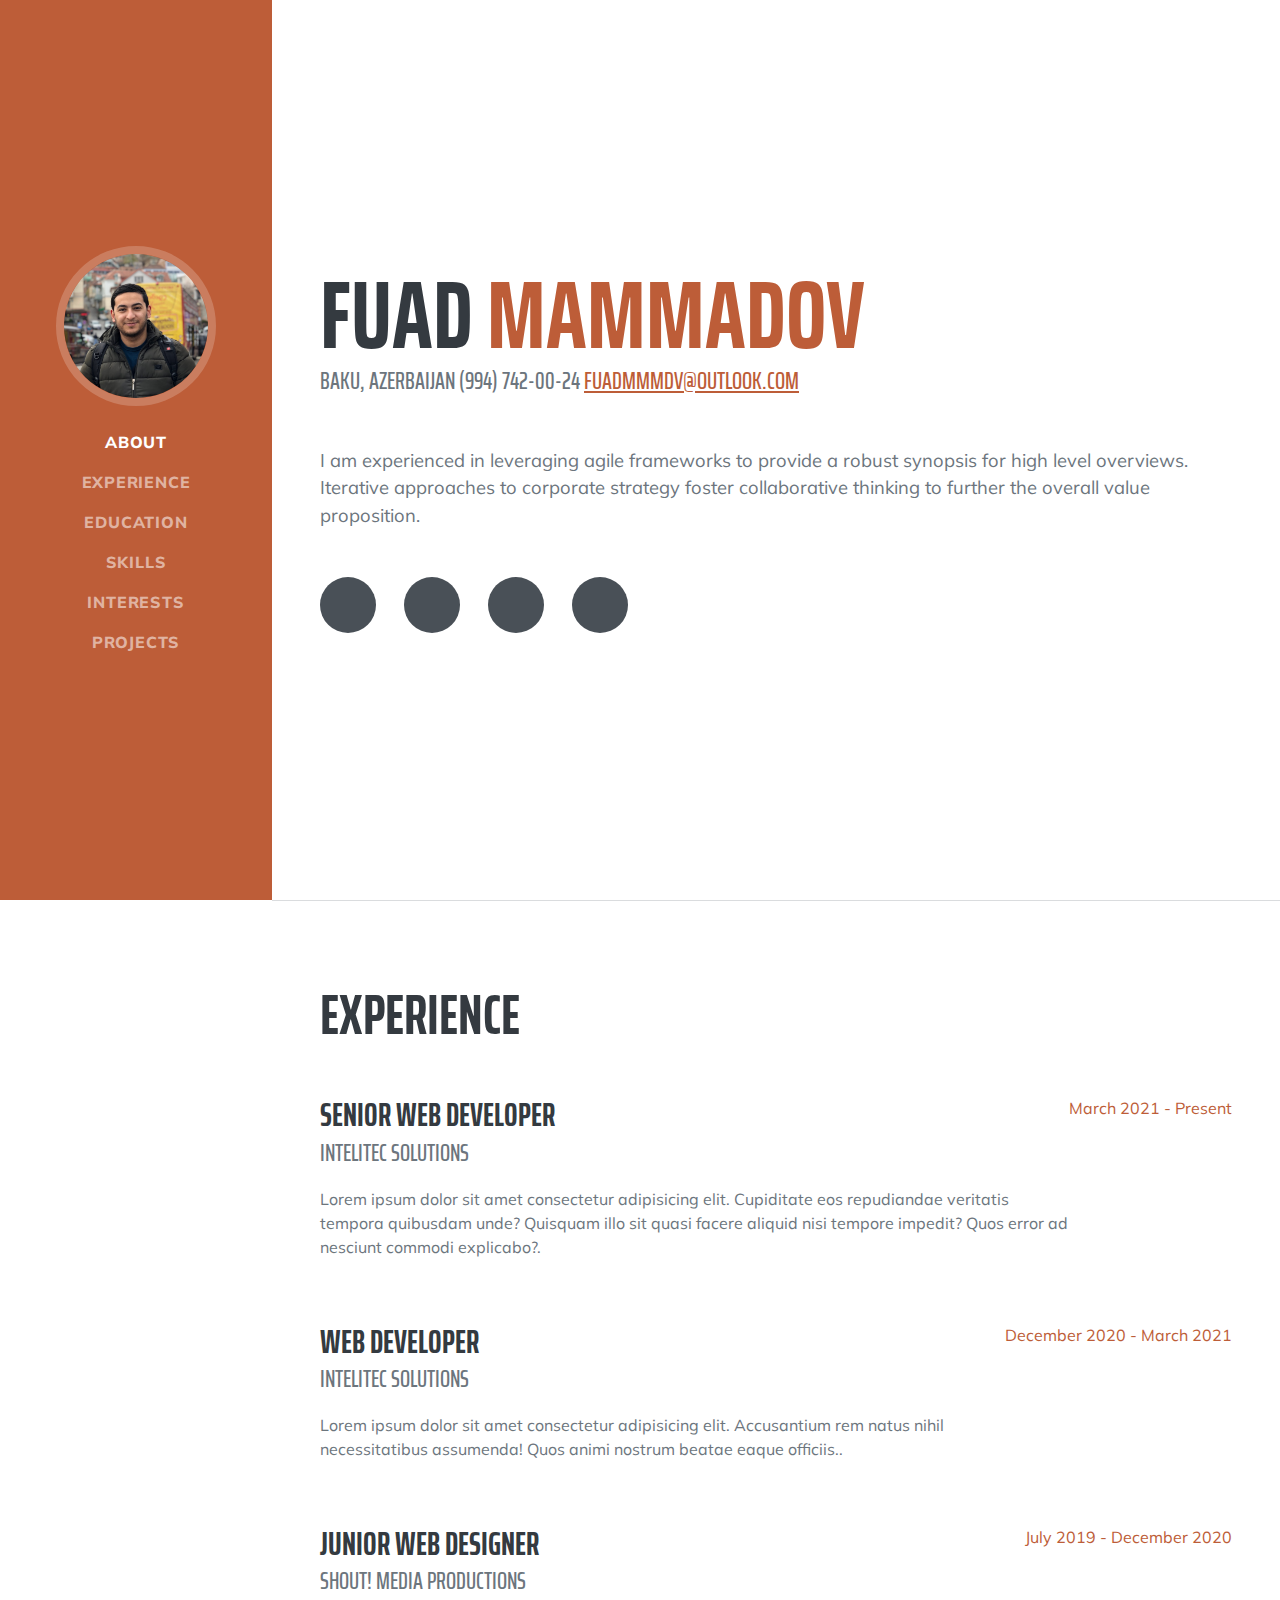
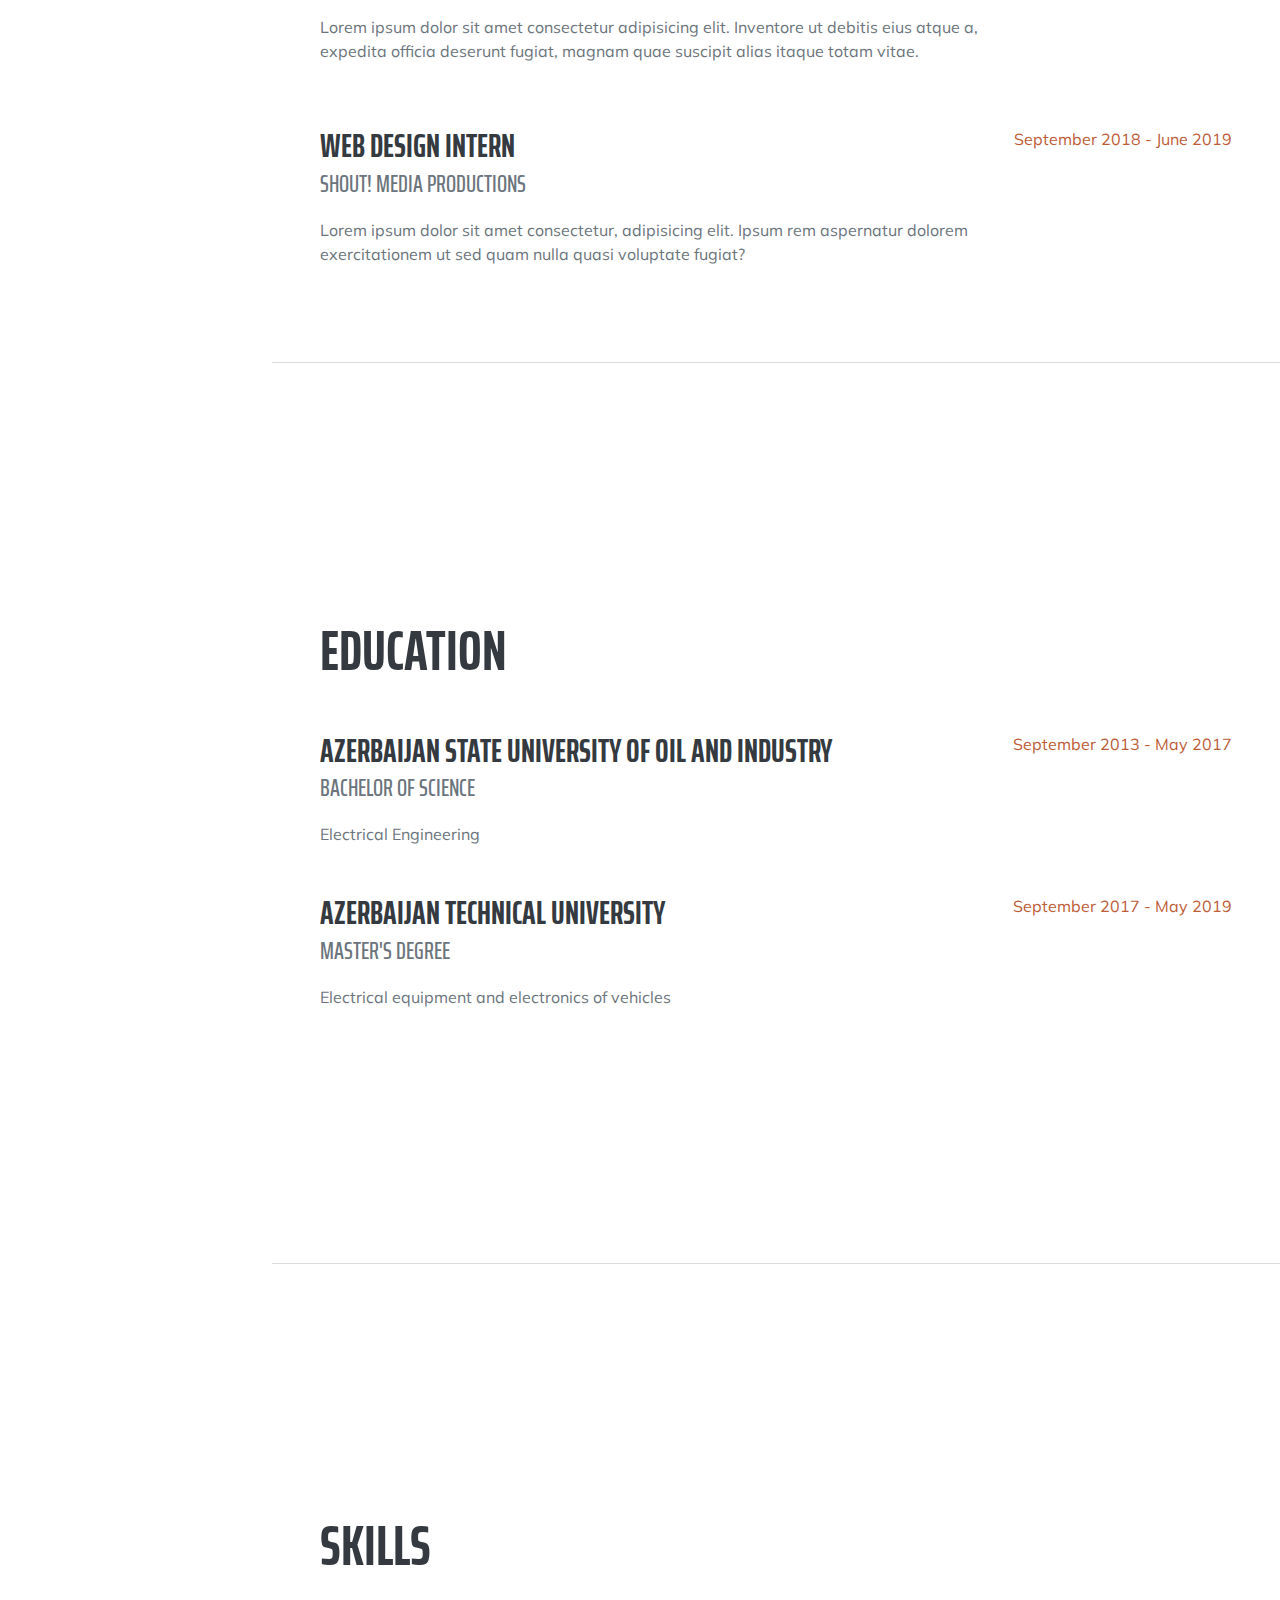
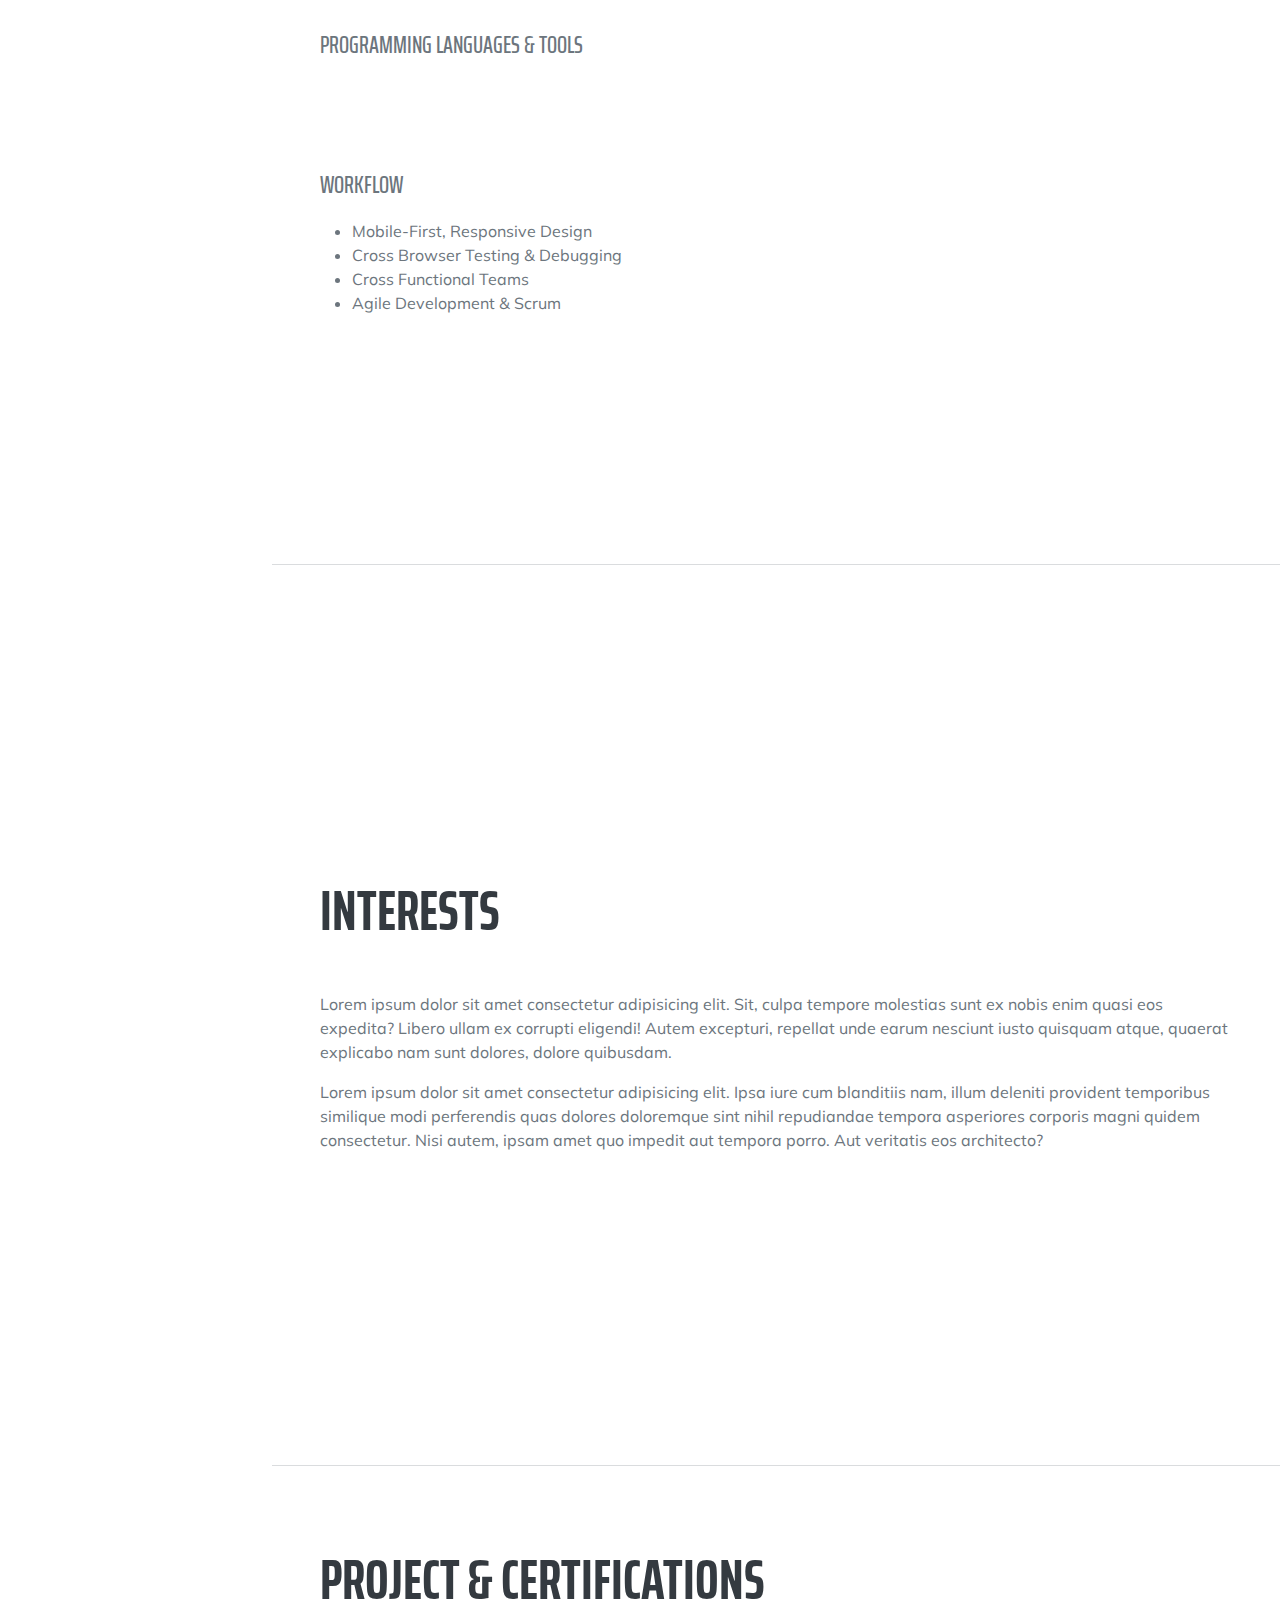
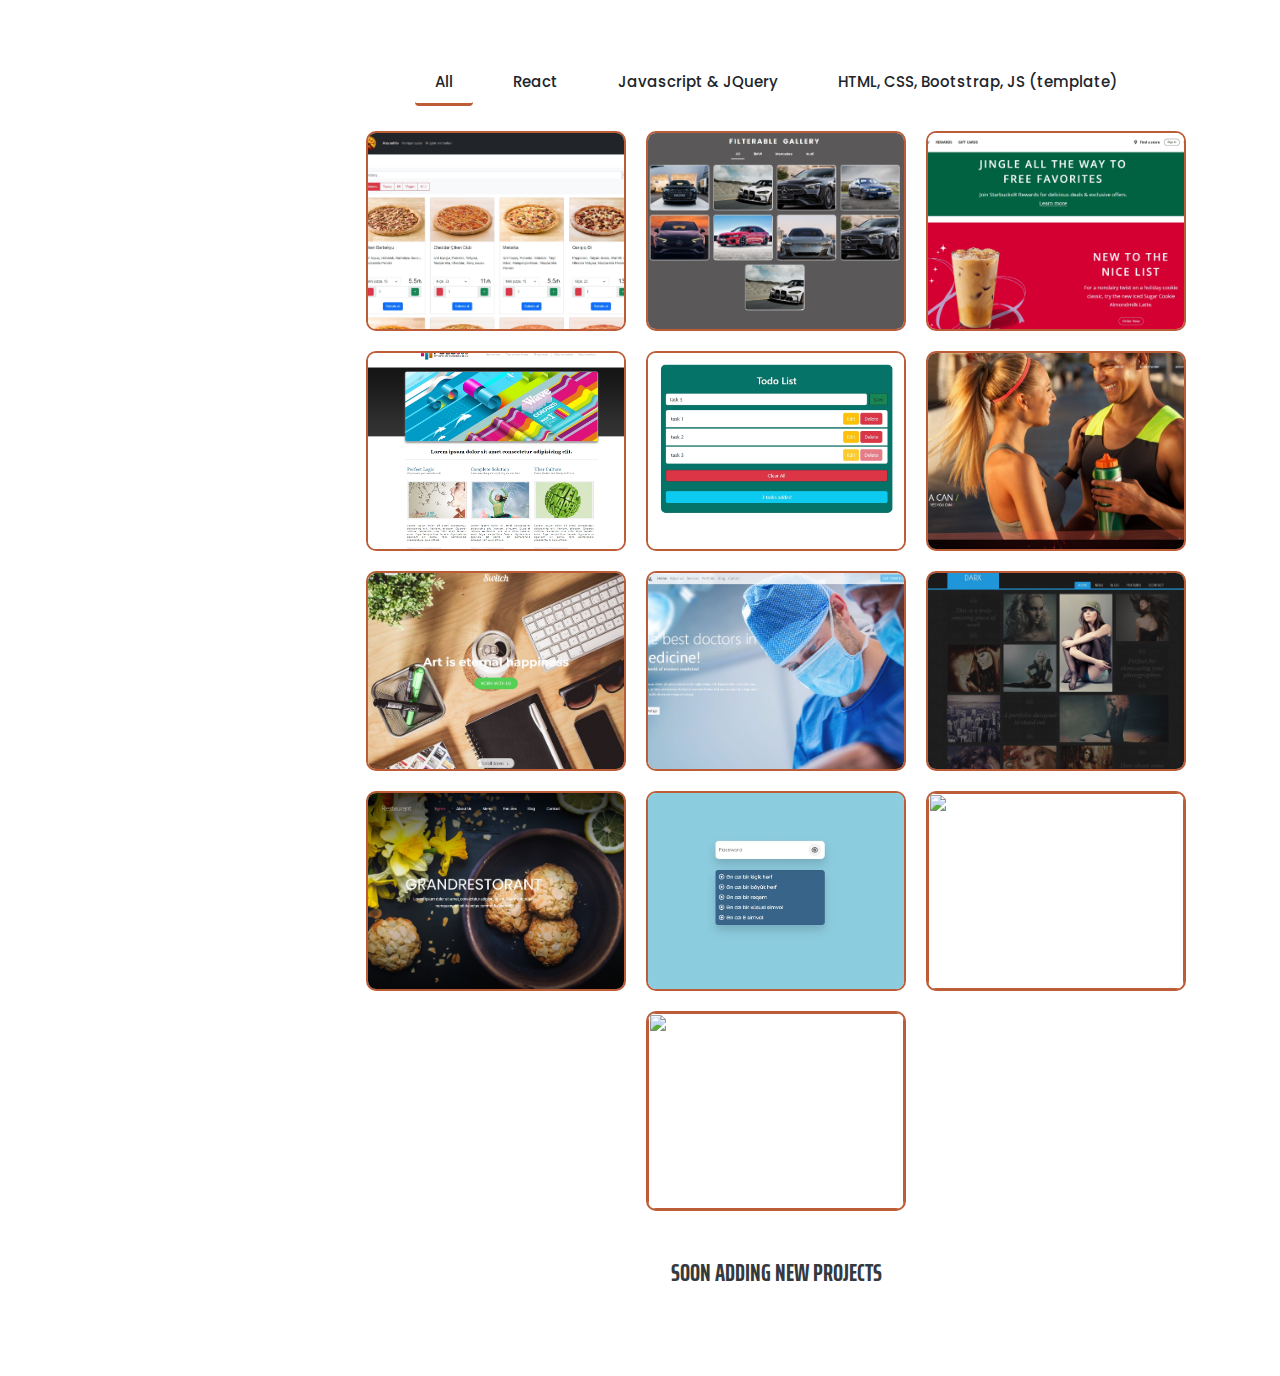
==== index.html @ 4c09ad69 "Add new react app" ====
<!DOCTYPE html>
<html lang="en">
    <head>
        <meta charset="utf-8" />
        <meta name="viewport" content="width=device-width, initial-scale=1, shrink-to-fit=no" />
        <meta name="description" content="" />
        <meta name="author" content="" />
        <title>Resume</title>
        <link rel="icon" type="image/x-icon" href="./favicon.ico" />
        <!-- Font Awesome icons (free version)-->
        <script src="https://use.fontawesome.com/releases/v5.15.4/js/all.js" crossorigin="anonymous"></script>
        <!-- Google fonts-->
        <link href="https://fonts.googleapis.com/css?family=Saira+Extra+Condensed:500,700" rel="stylesheet" type="text/css" />
        <link href="https://fonts.googleapis.com/css?family=Muli:400,400i,800,800i" rel="stylesheet" type="text/css" />
        <!-- Core theme CSS (includes Bootstrap)-->
        <link href="./assets/css/styles.css" rel="stylesheet" />
        <link rel="stylesheet" href="./assets/css/projects.css">
    </head>
    <body id="page-top">
        <!-- Navigation-->
        <nav class="navbar navbar-expand-lg navbar-dark bg-primary fixed-top" id="sideNav">
            <a class="navbar-brand js-scroll-trigger" href="#page-top">
                <span class="d-block d-lg-none">Fuad Mammadov</span>
                <span class="d-none d-lg-block"><img class="img-fluid img-profile rounded-circle mx-auto mb-2" src="./assets/img/profile.jpg" alt="..." /></span>
            </a>
            <button class="navbar-toggler" type="button" data-bs-toggle="collapse" data-bs-target="#navbarResponsive" aria-controls="navbarResponsive" aria-expanded="false" aria-label="Toggle navigation"><span class="navbar-toggler-icon"></span></button>
            <div class="collapse navbar-collapse" id="navbarResponsive">
                <ul class="navbar-nav">
                    <li class="nav-item"><a class="nav-link js-scroll-trigger" href="#about">About</a></li>
                    <li class="nav-item"><a class="nav-link js-scroll-trigger" href="#experience">Experience</a></li>
                    <li class="nav-item"><a class="nav-link js-scroll-trigger" href="#education">Education</a></li>
                    <li class="nav-item"><a class="nav-link js-scroll-trigger" href="#skills">Skills</a></li>
                    <li class="nav-item"><a class="nav-link js-scroll-trigger" href="#interests">Interests</a></li>
                    <li class="nav-item"><a class="nav-link js-scroll-trigger" href="#projects">Projects</a></li>
                </ul>
            </div>
        </nav>
        <!-- Page Content-->
        <div class="container-fluid p-0">
            <!-- About-->
            <section class="resume-section" id="about">
                <div class="resume-section-content">
                    <h1 class="mb-0">
                        Fuad
                        <span class="text-primary">Mammadov</span>
                    </h1>
                    <div class="subheading mb-5">
                        Baku, Azerbaijan  (994) 742-00-24
                        <a href="mailto:fuadmmmdv@outlook.com">fuadmmmdv@outlook.com</a>
                    </div>
                    <p class="lead mb-5">I am experienced in leveraging agile frameworks to provide a robust synopsis for high level overviews. Iterative approaches to corporate strategy foster collaborative thinking to further the overall value proposition.</p>
                    <div class="social-icons">
                        <a class="social-icon" href="https://www.linkedin.com/in/fuadpro/"><i class="fab fa-linkedin-in"></i></a>
                        <a class="social-icon" href="https://github.com/fuadpro"><i class="fab fa-github"></i></a>
                        <a class="social-icon" href="https://twitter.com/fuadpro"><i class="fab fa-twitter"></i></a>
                        <a class="social-icon" href="https://t.me/fuadpro"><i class="fab fa-telegram"></i></a>
                    </div>
                </div>
            </section>
            <hr class="m-0" />
            <!-- Experience-->
            <section class="resume-section" id="experience">
                <div class="resume-section-content">
                    <h2 class="mb-5">Experience</h2>
                    <div class="d-flex flex-column flex-md-row justify-content-between mb-5">
                        <div class="flex-grow-1">
                            <h3 class="mb-0">Senior Web Developer</h3>
                            <div class="subheading mb-3">Intelitec Solutions</div>
                            <p>Lorem ipsum dolor sit amet consectetur adipisicing elit. Cupiditate eos repudiandae veritatis tempora quibusdam unde? Quisquam illo sit quasi facere aliquid nisi tempore impedit? Quos error ad nesciunt commodi explicabo?.</p>
                        </div>
                        <div class="flex-shrink-0"><span class="text-primary">March 2021 - Present</span></div>
                    </div>
                    <div class="d-flex flex-column flex-md-row justify-content-between mb-5">
                        <div class="flex-grow-1">
                            <h3 class="mb-0">Web Developer</h3>
                            <div class="subheading mb-3">Intelitec Solutions</div>
                            <p>Lorem ipsum dolor sit amet consectetur adipisicing elit. Accusantium rem natus nihil necessitatibus assumenda! Quos animi nostrum beatae eaque officiis..</p>
                        </div>
                        <div class="flex-shrink-0"><span class="text-primary">December 2020 - March 2021</span></div>
                    </div>
                    <div class="d-flex flex-column flex-md-row justify-content-between mb-5">
                        <div class="flex-grow-1">
                            <h3 class="mb-0">Junior Web Designer</h3>
                            <div class="subheading mb-3">Shout! Media Productions</div>
                            <p>Lorem ipsum dolor sit amet consectetur adipisicing elit. Inventore ut debitis eius atque a, expedita officia deserunt fugiat, magnam quae suscipit alias itaque totam vitae.</p>
                        </div>
                        <div class="flex-shrink-0"><span class="text-primary">July 2019 - December 2020</span></div>
                    </div>
                    <div class="d-flex flex-column flex-md-row justify-content-between">
                        <div class="flex-grow-1">
                            <h3 class="mb-0">Web Design Intern</h3>
                            <div class="subheading mb-3">Shout! Media Productions</div>
                            <p>Lorem ipsum dolor sit amet consectetur, adipisicing elit. Ipsum rem aspernatur dolorem exercitationem ut sed quam nulla quasi voluptate fugiat?</p>
                        </div>
                        <div class="flex-shrink-0"><span class="text-primary">September 2018 - June 2019</span></div>
                    </div>
                </div>
            </section>
            <hr class="m-0" />
            <!-- Education-->
            <section class="resume-section" id="education">
                <div class="resume-section-content">
                    <h2 class="mb-5">Education</h2>
                    <div class="d-flex flex-column flex-md-row justify-content-between mb-5">
                        <div class="flex-grow-1">
                            <h3 class="mb-0">Azerbaijan State University of Oil and Industry</h3>
                            <div class="subheading mb-3">Bachelor of Science</div>
                            <div>Electrical Engineering</div>
<!--                             <p>GPA: 3.23</p> -->
                        </div>
                        <div class="flex-shrink-0"><span class="text-primary">September 2013 - May 2017</span></div>
                    </div>
                    <div class="d-flex flex-column flex-md-row justify-content-between">
                        <div class="flex-grow-1">
                            <h3 class="mb-0">Azerbaijan Technical University</h3>
                            <div class="subheading mb-3">Master's Degree</div>
                            <div>Electrical equipment and electronics of vehicles</div>
<!--                             <p>GPA: 3.56</p> -->
                        </div>
                        <div class="flex-shrink-0"><span class="text-primary">September 2017 - May 2019</span></div>
                    </div>
                </div>
            </section>
            <hr class="m-0" />
            <!-- Skills-->
            <section class="resume-section" id="skills">
                <div class="resume-section-content">
                    <h2 class="mb-5">Skills</h2>
                    <div class="subheading mb-3">Programming Languages & Tools</div>
                    <ul class="list-inline dev-icons">
                        <li class="list-inline-item"><abbr title="HTML 5"><i class="fab fa-html5"></i></abbr></li>
                        <li class="list-inline-item"><abbr title="CSS 3"><i class="fab fa-css3-alt"></abbr></i></li>
                        <li class="list-inline-item"><abbr title="JS"><i class="fab fa-js-square"></i></abbr></li>
                        <li class="list-inline-item"><abbr title="Java"><i class="fab fa-java"></i></abbr></li>
                        <li class="list-inline-item"><abbr title="SQL"><i class="fas fa-database"></i></abbr></li>
                        <li class="list-inline-item"><abbr title="Git"><i class="fab fa-git-alt"></i></abbr></li>
                        <li class="list-inline-item"><abbr title="Github"><i class="fab fa-github"></i></abbr></li>
                        <li class="list-inline-item"><abbr title="React"><i class="fab fa-react"></i></abbr></li>
                        <li class="list-inline-item"><abbr title="Node JS"><i class="fab fa-node-js"></i></abbr></li>
                        <li class="list-inline-item"><abbr title="Sass"><i class="fab fa-sass"></i></abbr></li>
                        <li class="list-inline-item"><abbr title="Less"><i class="fab fa-less"></i></abbr></li>
                        <li class="list-inline-item"><abbr title="Wordpress"><i class="fab fa-wordpress"></i></abbr></li>
                        <li class="list-inline-item"><abbr title="NPM"><i class="fab fa-npm"></i></abbr></li>
                    </ul>
                    <div class="subheading mb-3">Workflow</div>
                    <ul class="fa-ul mb-0">
                        <li>
                            <span class="fa-li"><i class="fas fa-check"></i></span>
                            Mobile-First, Responsive Design
                        </li>
                        <li>
                            <span class="fa-li"><i class="fas fa-check"></i></span>
                            Cross Browser Testing & Debugging
                        </li>
                        <li>
                            <span class="fa-li"><i class="fas fa-check"></i></span>
                            Cross Functional Teams
                        </li>
                        <li>
                            <span class="fa-li"><i class="fas fa-check"></i></span>
                            Agile Development & Scrum
                        </li>
                    </ul>
                </div>
            </section>
            <hr class="m-0" />
            <!-- Interests-->
            <section class="resume-section" id="interests">
                <div class="resume-section-content">
                    <h2 class="mb-5">Interests</h2>
                    <p>Lorem ipsum dolor sit amet consectetur adipisicing elit. Sit, culpa tempore molestias sunt ex nobis enim quasi eos expedita? Libero ullam ex corrupti eligendi! Autem excepturi, repellat unde earum nesciunt iusto quisquam atque, quaerat explicabo nam sunt dolores, dolore quibusdam.</p>
                    <p class="mb-0">Lorem ipsum dolor sit amet consectetur adipisicing elit. Ipsa iure cum blanditiis nam, illum deleniti provident temporibus similique modi perferendis quas dolores doloremque sint nihil repudiandae tempora asperiores corporis magni quidem consectetur. Nisi autem, ipsam amet quo impedit aut tempora porro. Aut veritatis eos architecto?</p>
                </div>
            </section>
            <hr class="m-0" />
            <!-- Project-->
            <section class="resume-section" id="projects">
                <div class="resume-section-content">
                    <h2 class="mb-5">Project & Certifications</h2>
                    <div class="projects">
                        <div class="menu">
                            <button class="btn active" data-name="all">All</button>
                            <button class="btn" data-name="react">React</button>
                            <button class="btn" data-name="js">Javascript & JQuery</button>
                            <button class="btn" data-name="html">HTML, CSS, Bootstrap, JS (template)</button>
                        </div>
                        <div class="items">
                            <div class="item react">
                                <a target="_blank"  href="https://pizza-f111.vercel.app/"><img src="./assets/img/react-01.jpg" alt="pizza"></a>
                             </div>

                            <div class="item js">
                                <a target="_blank" href="https://fuadpro.github.io/filterable-gallery/"><img src="./assets/img/js-01.jpg" alt="js"></a>
                                <a href="">ss</a>
                            </div>
                            <div class="item html">
                                <a target="_blank"  href="https://fuadpro.github.io/starbucks-homepage-clone/"><img src="./assets/img/html-07.jpg" alt="polo"></a>
                            </div>
                            <div class="item html">
                                <a target="_blank"  href="https://fuadpro.github.io/polo360-template/"><img src="./assets/img/html-01.jpg" alt="polo"></a>
                            </div>
                            <div class="item js">
                                <a target="_blank"  href="https://fuadpro.github.io/projects/todoapp/"><img src="./assets/img/js-02.jpg" alt="js"></a>
                            </div>
                            <div class="item html">
                                <a target="_blank"  href="https://fuadpro.github.io/fitness-site-project/"><img src="./assets/img/html-02.jpg" alt="fitness"></a>
                            </div>
                            <div class="item html">
                                <a target="_blank"  href="https://fuadpro.github.io/Switch-site/"><img src="./assets/img/html-03.jpg" alt="switch"></a>
                            </div>
                            <div class="item html">
                                <a target="_blank"  href="https://fuadpro.github.io/medical-site-bootstrap/"><img src="./assets/img/html-04.jpg" alt="medical"></a>
                            </div>
                            <div class="item html">
                                <a target="_blank"  href="https://fuadpro.github.io/Darx-site/"><img src="./assets/img/html-05.jpg" alt="darkx"></a>
                            </div>
                            <div class="item html">
                                <a target="_blank"  href="https://fuadpro.github.io/Restaurant-site/index.htm"><img src="./assets/img/html-06.jpg" alt="restaurant"></a>
                            </div>
                            <div class="item js">
                                <a target="_blank"  href="https://fuadpro.github.io/password_validation_check_js/"><img src="./assets/img/js-03.jpg" alt="pass"></a>
                            </div>

                            
                           
                            <div class="item react">
                               <a target="_blank"  href=""><img src="./" alt=""></a>
                            </div>
                            
                            
                            <div class="item react">
                                <a target="_blank"  href=""><img src="./" alt=""></a>
                            </div>

                        </div>
                        <h4 class="mt-5">soon adding new projects </h4>
                    </div>
                </div>
            </section>
        </div>
        <!-- Bootstrap core JS-->
        <script src="https://cdn.jsdelivr.net/npm/bootstrap@5.1.3/dist/js/bootstrap.bundle.min.js"></script>
        <!-- Core theme JS-->
        <script src="./assets/js/scripts.js"></script>
    </body>
</html>
---- assets/css/styles.css ----
@charset "UTF-8";
:root {
  --bs-blue: #0d6efd;
  --bs-indigo: #6610f2;
  --bs-purple: #6f42c1;
  --bs-pink: #d63384;
  --bs-red: #dc3545;
  --bs-orange: #bd5d38;
  --bs-yellow: #ffc107;
  --bs-green: #198754;
  --bs-teal: #20c997;
  --bs-cyan: #0dcaf0;
  --bs-white: #fff;
  --bs-gray: #6c757d;
  --bs-gray-dark: #343a40;
  --bs-gray-100: #f8f9fa;
  --bs-gray-200: #e9ecef;
  --bs-gray-300: #dee2e6;
  --bs-gray-400: #ced4da;
  --bs-gray-500: #adb5bd;
  --bs-gray-600: #6c757d;
  --bs-gray-700: #495057;
  --bs-gray-800: #343a40;
  --bs-gray-900: #212529;
  --bs-primary: #bd5d38;
  --bs-secondary: #6c757d;
  --bs-success: #198754;
  --bs-info: #0dcaf0;
  --bs-warning: #ffc107;
  --bs-danger: #dc3545;
  --bs-light: #f8f9fa;
  --bs-dark: #212529;
  --bs-primary-rgb: 189, 93, 56;
  --bs-secondary-rgb: 108, 117, 125;
  --bs-success-rgb: 25, 135, 84;
  --bs-info-rgb: 13, 202, 240;
  --bs-warning-rgb: 255, 193, 7;
  --bs-danger-rgb: 220, 53, 69;
  --bs-light-rgb: 248, 249, 250;
  --bs-dark-rgb: 33, 37, 41;
  --bs-white-rgb: 255, 255, 255;
  --bs-black-rgb: 0, 0, 0;
  --bs-body-color-rgb: 33, 37, 41;
  --bs-body-bg-rgb: 255, 255, 255;
  --bs-font-sans-serif: system-ui, -apple-system, "Segoe UI", Roboto, "Helvetica Neue", Arial, "Noto Sans", "Liberation Sans", sans-serif, "Apple Color Emoji", "Segoe UI Emoji", "Segoe UI Symbol", "Noto Color Emoji";
  --bs-font-monospace: SFMono-Regular, Menlo, Monaco, Consolas, "Liberation Mono", "Courier New", monospace;
  --bs-gradient: linear-gradient(180deg, rgba(255, 255, 255, 0.15), rgba(255, 255, 255, 0));
  --bs-body-font-family: Muli, -apple-system, BlinkMacSystemFont, Segoe UI, Roboto, Helvetica Neue, Arial, sans-serif, Apple Color Emoji, Segoe UI Emoji, Segoe UI Symbol, Noto Color Emoji;
  --bs-body-font-size: 1rem;
  --bs-body-font-weight: 400;
  --bs-body-line-height: 1.5;
  --bs-body-color: #212529;
  --bs-body-bg: #fff;
}
*,*::before,*::after {
  box-sizing: border-box;
}
@media (prefers-reduced-motion: no-preference) {
  :root {
    scroll-behavior: smooth;
  }
}
body {
  margin: 0;
  font-family: var(--bs-body-font-family);
  font-size: var(--bs-body-font-size);
  font-weight: var(--bs-body-font-weight);
  line-height: var(--bs-body-line-height);
  color: var(--bs-body-color);
  text-align: var(--bs-body-text-align);
  background-color: var(--bs-body-bg);
  -webkit-text-size-adjust: 100%;
  -webkit-tap-highlight-color: rgba(0, 0, 0, 0);
  overflow-x: hidden;
}
hr {
  margin: 1rem 0;
  color: inherit;
  background-color: currentColor;
  border: 0;
  opacity: 0.25;
}

hr:not([size]) {
  height: 1px;
}

h6, .h6, h5, .h5, h4, .h4, h3, .h3, h2, .h2, h1, .h1 {
  margin-top: 0;
  margin-bottom: 0.5rem;
  font-family: "Saira Extra Condensed", -apple-system, BlinkMacSystemFont, "Segoe UI", Roboto, "Helvetica Neue", Arial, sans-serif, "Apple Color Emoji", "Segoe UI Emoji", "Segoe UI Symbol", "Noto Color Emoji";
  font-weight: 700;
  line-height: 1.2;
  color: #343a40;
}

h1, .h1 {
  font-size: calc(1.725rem + 5.7vw);
}
@media (min-width: 1200px) {
  h1, .h1 {
    font-size: 6rem;
  }
}

h2, .h2 {
  font-size: calc(1.475rem + 2.7vw);
}
@media (min-width: 1200px) {
  h2, .h2 {
    font-size: 3.5rem;
  }
}

h3, .h3 {
  font-size: calc(1.325rem + 0.9vw);
}
@media (min-width: 1200px) {
  h3, .h3 {
    font-size: 2rem;
  }
}

h4, .h4 {
  font-size: calc(1.275rem + 0.3vw);
}
@media (min-width: 1200px) {
  h4, .h4 {
    font-size: 1.5rem;
  }
}

h5, .h5 {
  font-size: 1.25rem;
}

h6, .h6 {
  font-size: 1rem;
}

p {
  margin-top: 0;
  margin-bottom: 1rem;
}

abbr[title],
abbr[data-bs-original-title] {
  -webkit-text-decoration: underline dotted;
          text-decoration: underline dotted;
  cursor: help;
  -webkit-text-decoration-skip-ink: none;
          text-decoration-skip-ink: none;
}

address {
  margin-bottom: 1rem;
  font-style: normal;
  line-height: inherit;
}

ol,
ul {
  padding-left: 2rem;
}

ol,
ul,
dl {
  margin-top: 0;
  margin-bottom: 1rem;
}

ol ol,
ul ul,
ol ul,
ul ol {
  margin-bottom: 0;
}

dt {
  font-weight: 700;
}

dd {
  margin-bottom: 0.5rem;
  margin-left: 0;
}

blockquote {
  margin: 0 0 1rem;
}

b,
strong {
  font-weight: bolder;
}

small, .small {
  font-size: 0.875em;
}

mark, .mark {
  padding: 0.2em;
  background-color: #fcf8e3;
}

sub,
sup {
  position: relative;
  font-size: 0.75em;
  line-height: 0;
  vertical-align: baseline;
}

sub {
  bottom: -0.25em;
}

sup {
  top: -0.5em;
}

a {
  color: #bd5d38;
  text-decoration: underline;
}
a:hover {
  color: #974a2d;
}

a:not([href]):not([class]), a:not([href]):not([class]):hover {
  color: inherit;
  text-decoration: none;
}

pre,
code,
kbd,
samp {
  font-family: var(--bs-font-monospace);
  font-size: 1em;
  direction: ltr /* rtl:ignore */;
  unicode-bidi: bidi-override;
}

pre {
  display: block;
  margin-top: 0;
  margin-bottom: 1rem;
  overflow: auto;
  font-size: 0.875em;
}
pre code {
  font-size: inherit;
  color: inherit;
  word-break: normal;
}

code {
  font-size: 0.875em;
  color: #d63384;
  word-wrap: break-word;
}
a > code {
  color: inherit;
}

kbd {
  padding: 0.2rem 0.4rem;
  font-size: 0.875em;
  color: #fff;
  background-color: #212529;
  border-radius: 0.2rem;
}
kbd kbd {
  padding: 0;
  font-size: 1em;
  font-weight: 700;
}

figure {
  margin: 0 0 1rem;
}

img,
svg {
  vertical-align: middle;
}

table {
  caption-side: bottom;
  border-collapse: collapse;
}

caption {
  padding-top: 0.5rem;
  padding-bottom: 0.5rem;
  color: #6c757d;
  text-align: left;
}

th {
  text-align: inherit;
  text-align: -webkit-match-parent;
}

thead,
tbody,
tfoot,
tr,
td,
th {
  border-color: inherit;
  border-style: solid;
  border-width: 0;
}

label {
  display: inline-block;
}

button {
  border-radius: 0;
}

button:focus:not(:focus-visible) {
  outline: 0;
}

input,
button,
select,
optgroup,
textarea {
  margin: 0;
  font-family: inherit;
  font-size: inherit;
  line-height: inherit;
}

button,
select {
  text-transform: none;
}

[role=button] {
  cursor: pointer;
}

select {
  word-wrap: normal;
}
select:disabled {
  opacity: 1;
}

[list]::-webkit-calendar-picker-indicator {
  display: none;
}

button,
[type=button],
[type=reset],
[type=submit] {
  -webkit-appearance: button;
}
button:not(:disabled),
[type=button]:not(:disabled),
[type=reset]:not(:disabled),
[type=submit]:not(:disabled) {
  cursor: pointer;
}

::-moz-focus-inner {
  padding: 0;
  border-style: none;
}

textarea {
  resize: vertical;
}

fieldset {
  min-width: 0;
  padding: 0;
  margin: 0;
  border: 0;
}

legend {
  float: left;
  width: 100%;
  padding: 0;
  margin-bottom: 0.5rem;
  font-size: calc(1.275rem + 0.3vw);
  line-height: inherit;
}
@media (min-width: 1200px) {
  legend {
    font-size: 1.5rem;
  }
}
legend + * {
  clear: left;
}

::-webkit-datetime-edit-fields-wrapper,
::-webkit-datetime-edit-text,
::-webkit-datetime-edit-minute,
::-webkit-datetime-edit-hour-field,
::-webkit-datetime-edit-day-field,
::-webkit-datetime-edit-month-field,
::-webkit-datetime-edit-year-field {
  padding: 0;
}

::-webkit-inner-spin-button {
  height: auto;
}

[type=search] {
  outline-offset: -2px;
  -webkit-appearance: textfield;
}

/* rtl:raw:
[type="tel"],
[type="url"],
[type="email"],
[type="number"] {
  direction: ltr;
}
*/
::-webkit-search-decoration {
  -webkit-appearance: none;
}

::-webkit-color-swatch-wrapper {
  padding: 0;
}

::-webkit-file-upload-button {
  font: inherit;
}

::file-selector-button {
  font: inherit;
}

::-webkit-file-upload-button {
  font: inherit;
  -webkit-appearance: button;
}

output {
  display: inline-block;
}

iframe {
  border: 0;
}

summary {
  display: list-item;
  cursor: pointer;
}

progress {
  vertical-align: baseline;
}

[hidden] {
  display: none !important;
}

.lead {
  font-size: 1.25rem;
  font-weight: 300;
}

.display-1 {
  font-size: calc(1.625rem + 4.5vw);
  font-weight: 300;
  line-height: 1.2;
}
@media (min-width: 1200px) {
  .display-1 {
    font-size: 5rem;
  }
}

.display-2 {
  font-size: calc(1.575rem + 3.9vw);
  font-weight: 300;
  line-height: 1.2;
}
@media (min-width: 1200px) {
  .display-2 {
    font-size: 4.5rem;
  }
}

.display-3 {
  font-size: calc(1.525rem + 3.3vw);
  font-weight: 300;
  line-height: 1.2;
}
@media (min-width: 1200px) {
  .display-3 {
    font-size: 4rem;
  }
}

.display-4 {
  font-size: calc(1.475rem + 2.7vw);
  font-weight: 300;
  line-height: 1.2;
}
@media (min-width: 1200px) {
  .display-4 {
    font-size: 3.5rem;
  }
}

.display-5 {
  font-size: calc(1.425rem + 2.1vw);
  font-weight: 300;
  line-height: 1.2;
}
@media (min-width: 1200px) {
  .display-5 {
    font-size: 3rem;
  }
}

.display-6 {
  font-size: calc(1.375rem + 1.5vw);
  font-weight: 300;
  line-height: 1.2;
}
@media (min-width: 1200px) {
  .display-6 {
    font-size: 2.5rem;
  }
}

.list-unstyled {
  padding-left: 0;
  list-style: none;
}

.list-inline {
  padding-left: 0;
  list-style: none;
}

.list-inline-item {
  display: inline-block;
}
.list-inline-item:not(:last-child) {
  margin-right: 0.5rem;
}

.initialism {
  font-size: 0.875em;
  text-transform: uppercase;
}

.blockquote {
  margin-bottom: 1rem;
  font-size: 1.25rem;
}
.blockquote > :last-child {
  margin-bottom: 0;
}

.blockquote-footer {
  margin-top: -1rem;
  margin-bottom: 1rem;
  font-size: 0.875em;
  color: #6c757d;
}
.blockquote-footer::before {
  content: "— ";
}

.img-fluid {
  max-width: 100%;
  height: auto;
}

.img-thumbnail {
  padding: 0.25rem;
  background-color: #fff;
  border: 1px solid #dee2e6;
  border-radius: 0.25rem;
  max-width: 100%;
  height: auto;
}

.figure {
  display: inline-block;
}

.figure-img {
  margin-bottom: 0.5rem;
  line-height: 1;
}

.figure-caption {
  font-size: 0.875em;
  color: #6c757d;
}

.container,
.container-fluid,
.container-xxl,
.container-xl,
.container-lg,
.container-md,
.container-sm {
  width: 100%;
  padding-right: var(--bs-gutter-x, 0.75rem);
  padding-left: var(--bs-gutter-x, 0.75rem);
  margin-right: auto;
  margin-left: auto;
}

@media (min-width: 576px) {
  .container-sm, .container {
    max-width: 540px;
  }
}
@media (min-width: 768px) {
  .container-md, .container-sm, .container {
    max-width: 720px;
  }
}
@media (min-width: 992px) {
  .container-lg, .container-md, .container-sm, .container {
    max-width: 960px;
  }
}
@media (min-width: 1200px) {
  .container-xl, .container-lg, .container-md, .container-sm, .container {
    max-width: 1140px;
  }
}
@media (min-width: 1400px) {
  .container-xxl, .container-xl, .container-lg, .container-md, .container-sm, .container {
    max-width: 1320px;
  }
}
.row {
  --bs-gutter-x: 1.5rem;
  --bs-gutter-y: 0;
  display: flex;
  flex-wrap: wrap;
  margin-top: calc(-1 * var(--bs-gutter-y));
  margin-right: calc(-0.5 * var(--bs-gutter-x));
  margin-left: calc(-0.5 * var(--bs-gutter-x));
}
.row > * {
  flex-shrink: 0;
  width: 100%;
  max-width: 100%;
  padding-right: calc(var(--bs-gutter-x) * 0.5);
  padding-left: calc(var(--bs-gutter-x) * 0.5);
  margin-top: var(--bs-gutter-y);
}

.col {
  flex: 1 0 0%;
}

.row-cols-auto > * {
  flex: 0 0 auto;
  width: auto;
}

.row-cols-1 > * {
  flex: 0 0 auto;
  width: 100%;
}

.row-cols-2 > * {
  flex: 0 0 auto;
  width: 50%;
}

.row-cols-3 > * {
  flex: 0 0 auto;
  width: 33.3333333333%;
}

.row-cols-4 > * {
  flex: 0 0 auto;
  width: 25%;
}

.row-cols-5 > * {
  flex: 0 0 auto;
  width: 20%;
}

.row-cols-6 > * {
  flex: 0 0 auto;
  width: 16.6666666667%;
}

.col-auto {
  flex: 0 0 auto;
  width: auto;
}

.col-1 {
  flex: 0 0 auto;
  width: 8.33333333%;
}

.col-2 {
  flex: 0 0 auto;
  width: 16.66666667%;
}

.col-3 {
  flex: 0 0 auto;
  width: 25%;
}

.col-4 {
  flex: 0 0 auto;
  width: 33.33333333%;
}

.col-5 {
  flex: 0 0 auto;
  width: 41.66666667%;
}

.col-6 {
  flex: 0 0 auto;
  width: 50%;
}

.col-7 {
  flex: 0 0 auto;
  width: 58.33333333%;
}

.col-8 {
  flex: 0 0 auto;
  width: 66.66666667%;
}

.col-9 {
  flex: 0 0 auto;
  width: 75%;
}

.col-10 {
  flex: 0 0 auto;
  width: 83.33333333%;
}

.col-11 {
  flex: 0 0 auto;
  width: 91.66666667%;
}

.col-12 {
  flex: 0 0 auto;
  width: 100%;
}

.offset-1 {
  margin-left: 8.33333333%;
}

.offset-2 {
  margin-left: 16.66666667%;
}

.offset-3 {
  margin-left: 25%;
}

.offset-4 {
  margin-left: 33.33333333%;
}

.offset-5 {
  margin-left: 41.66666667%;
}

.offset-6 {
  margin-left: 50%;
}

.offset-7 {
  margin-left: 58.33333333%;
}

.offset-8 {
  margin-left: 66.66666667%;
}

.offset-9 {
  margin-left: 75%;
}

.offset-10 {
  margin-left: 83.33333333%;
}

.offset-11 {
  margin-left: 91.66666667%;
}

.g-0,
.gx-0 {
  --bs-gutter-x: 0;
}

.g-0,
.gy-0 {
  --bs-gutter-y: 0;
}

.g-1,
.gx-1 {
  --bs-gutter-x: 0.25rem;
}

.g-1,
.gy-1 {
  --bs-gutter-y: 0.25rem;
}

.g-2,
.gx-2 {
  --bs-gutter-x: 0.5rem;
}

.g-2,
.gy-2 {
  --bs-gutter-y: 0.5rem;
}

.g-3,
.gx-3 {
  --bs-gutter-x: 1rem;
}

.g-3,
.gy-3 {
  --bs-gutter-y: 1rem;
}

.g-4,
.gx-4 {
  --bs-gutter-x: 1.5rem;
}

.g-4,
.gy-4 {
  --bs-gutter-y: 1.5rem;
}

.g-5,
.gx-5 {
  --bs-gutter-x: 3rem;
}

.g-5,
.gy-5 {
  --bs-gutter-y: 3rem;
}

@media (min-width: 576px) {
  .col-sm {
    flex: 1 0 0%;
  }

  .row-cols-sm-auto > * {
    flex: 0 0 auto;
    width: auto;
  }

  .row-cols-sm-1 > * {
    flex: 0 0 auto;
    width: 100%;
  }

  .row-cols-sm-2 > * {
    flex: 0 0 auto;
    width: 50%;
  }

  .row-cols-sm-3 > * {
    flex: 0 0 auto;
    width: 33.3333333333%;
  }

  .row-cols-sm-4 > * {
    flex: 0 0 auto;
    width: 25%;
  }

  .row-cols-sm-5 > * {
    flex: 0 0 auto;
    width: 20%;
  }

  .row-cols-sm-6 > * {
    flex: 0 0 auto;
    width: 16.6666666667%;
  }

  .col-sm-auto {
    flex: 0 0 auto;
    width: auto;
  }

  .col-sm-1 {
    flex: 0 0 auto;
    width: 8.33333333%;
  }

  .col-sm-2 {
    flex: 0 0 auto;
    width: 16.66666667%;
  }

  .col-sm-3 {
    flex: 0 0 auto;
    width: 25%;
  }

  .col-sm-4 {
    flex: 0 0 auto;
    width: 33.33333333%;
  }

  .col-sm-5 {
    flex: 0 0 auto;
    width: 41.66666667%;
  }

  .col-sm-6 {
    flex: 0 0 auto;
    width: 50%;
  }

  .col-sm-7 {
    flex: 0 0 auto;
    width: 58.33333333%;
  }

  .col-sm-8 {
    flex: 0 0 auto;
    width: 66.66666667%;
  }

  .col-sm-9 {
    flex: 0 0 auto;
    width: 75%;
  }

  .col-sm-10 {
    flex: 0 0 auto;
    width: 83.33333333%;
  }

  .col-sm-11 {
    flex: 0 0 auto;
    width: 91.66666667%;
  }

  .col-sm-12 {
    flex: 0 0 auto;
    width: 100%;
  }

  .offset-sm-0 {
    margin-left: 0;
  }

  .offset-sm-1 {
    margin-left: 8.33333333%;
  }

  .offset-sm-2 {
    margin-left: 16.66666667%;
  }

  .offset-sm-3 {
    margin-left: 25%;
  }

  .offset-sm-4 {
    margin-left: 33.33333333%;
  }

  .offset-sm-5 {
    margin-left: 41.66666667%;
  }

  .offset-sm-6 {
    margin-left: 50%;
  }

  .offset-sm-7 {
    margin-left: 58.33333333%;
  }

  .offset-sm-8 {
    margin-left: 66.66666667%;
  }

  .offset-sm-9 {
    margin-left: 75%;
  }

  .offset-sm-10 {
    margin-left: 83.33333333%;
  }

  .offset-sm-11 {
    margin-left: 91.66666667%;
  }

  .g-sm-0,
.gx-sm-0 {
    --bs-gutter-x: 0;
  }

  .g-sm-0,
.gy-sm-0 {
    --bs-gutter-y: 0;
  }

  .g-sm-1,
.gx-sm-1 {
    --bs-gutter-x: 0.25rem;
  }

  .g-sm-1,
.gy-sm-1 {
    --bs-gutter-y: 0.25rem;
  }

  .g-sm-2,
.gx-sm-2 {
    --bs-gutter-x: 0.5rem;
  }

  .g-sm-2,
.gy-sm-2 {
    --bs-gutter-y: 0.5rem;
  }

  .g-sm-3,
.gx-sm-3 {
    --bs-gutter-x: 1rem;
  }

  .g-sm-3,
.gy-sm-3 {
    --bs-gutter-y: 1rem;
  }

  .g-sm-4,
.gx-sm-4 {
    --bs-gutter-x: 1.5rem;
  }

  .g-sm-4,
.gy-sm-4 {
    --bs-gutter-y: 1.5rem;
  }

  .g-sm-5,
.gx-sm-5 {
    --bs-gutter-x: 3rem;
  }

  .g-sm-5,
.gy-sm-5 {
    --bs-gutter-y: 3rem;
  }
}
@media (min-width: 768px) {
  .col-md {
    flex: 1 0 0%;
  }

  .row-cols-md-auto > * {
    flex: 0 0 auto;
    width: auto;
  }

  .row-cols-md-1 > * {
    flex: 0 0 auto;
    width: 100%;
  }

  .row-cols-md-2 > * {
    flex: 0 0 auto;
    width: 50%;
  }

  .row-cols-md-3 > * {
    flex: 0 0 auto;
    width: 33.3333333333%;
  }

  .row-cols-md-4 > * {
    flex: 0 0 auto;
    width: 25%;
  }

  .row-cols-md-5 > * {
    flex: 0 0 auto;
    width: 20%;
  }

  .row-cols-md-6 > * {
    flex: 0 0 auto;
    width: 16.6666666667%;
  }

  .col-md-auto {
    flex: 0 0 auto;
    width: auto;
  }

  .col-md-1 {
    flex: 0 0 auto;
    width: 8.33333333%;
  }

  .col-md-2 {
    flex: 0 0 auto;
    width: 16.66666667%;
  }

  .col-md-3 {
    flex: 0 0 auto;
    width: 25%;
  }

  .col-md-4 {
    flex: 0 0 auto;
    width: 33.33333333%;
  }

  .col-md-5 {
    flex: 0 0 auto;
    width: 41.66666667%;
  }

  .col-md-6 {
    flex: 0 0 auto;
    width: 50%;
  }

  .col-md-7 {
    flex: 0 0 auto;
    width: 58.33333333%;
  }

  .col-md-8 {
    flex: 0 0 auto;
    width: 66.66666667%;
  }

  .col-md-9 {
    flex: 0 0 auto;
    width: 75%;
  }

  .col-md-10 {
    flex: 0 0 auto;
    width: 83.33333333%;
  }

  .col-md-11 {
    flex: 0 0 auto;
    width: 91.66666667%;
  }

  .col-md-12 {
    flex: 0 0 auto;
    width: 100%;
  }

  .offset-md-0 {
    margin-left: 0;
  }

  .offset-md-1 {
    margin-left: 8.33333333%;
  }

  .offset-md-2 {
    margin-left: 16.66666667%;
  }

  .offset-md-3 {
    margin-left: 25%;
  }

  .offset-md-4 {
    margin-left: 33.33333333%;
  }

  .offset-md-5 {
    margin-left: 41.66666667%;
  }

  .offset-md-6 {
    margin-left: 50%;
  }

  .offset-md-7 {
    margin-left: 58.33333333%;
  }

  .offset-md-8 {
    margin-left: 66.66666667%;
  }

  .offset-md-9 {
    margin-left: 75%;
  }

  .offset-md-10 {
    margin-left: 83.33333333%;
  }

  .offset-md-11 {
    margin-left: 91.66666667%;
  }

  .g-md-0,
.gx-md-0 {
    --bs-gutter-x: 0;
  }

  .g-md-0,
.gy-md-0 {
    --bs-gutter-y: 0;
  }

  .g-md-1,
.gx-md-1 {
    --bs-gutter-x: 0.25rem;
  }

  .g-md-1,
.gy-md-1 {
    --bs-gutter-y: 0.25rem;
  }

  .g-md-2,
.gx-md-2 {
    --bs-gutter-x: 0.5rem;
  }

  .g-md-2,
.gy-md-2 {
    --bs-gutter-y: 0.5rem;
  }

  .g-md-3,
.gx-md-3 {
    --bs-gutter-x: 1rem;
  }

  .g-md-3,
.gy-md-3 {
    --bs-gutter-y: 1rem;
  }

  .g-md-4,
.gx-md-4 {
    --bs-gutter-x: 1.5rem;
  }

  .g-md-4,
.gy-md-4 {
    --bs-gutter-y: 1.5rem;
  }

  .g-md-5,
.gx-md-5 {
    --bs-gutter-x: 3rem;
  }

  .g-md-5,
.gy-md-5 {
    --bs-gutter-y: 3rem;
  }
}
@media (min-width: 992px) {
  .col-lg {
    flex: 1 0 0%;
  }

  .row-cols-lg-auto > * {
    flex: 0 0 auto;
    width: auto;
  }

  .row-cols-lg-1 > * {
    flex: 0 0 auto;
    width: 100%;
  }

  .row-cols-lg-2 > * {
    flex: 0 0 auto;
    width: 50%;
  }

  .row-cols-lg-3 > * {
    flex: 0 0 auto;
    width: 33.3333333333%;
  }

  .row-cols-lg-4 > * {
    flex: 0 0 auto;
    width: 25%;
  }

  .row-cols-lg-5 > * {
    flex: 0 0 auto;
    width: 20%;
  }

  .row-cols-lg-6 > * {
    flex: 0 0 auto;
    width: 16.6666666667%;
  }

  .col-lg-auto {
    flex: 0 0 auto;
    width: auto;
  }

  .col-lg-1 {
    flex: 0 0 auto;
    width: 8.33333333%;
  }

  .col-lg-2 {
    flex: 0 0 auto;
    width: 16.66666667%;
  }

  .col-lg-3 {
    flex: 0 0 auto;
    width: 25%;
  }

  .col-lg-4 {
    flex: 0 0 auto;
    width: 33.33333333%;
  }

  .col-lg-5 {
    flex: 0 0 auto;
    width: 41.66666667%;
  }

  .col-lg-6 {
    flex: 0 0 auto;
    width: 50%;
  }

  .col-lg-7 {
    flex: 0 0 auto;
    width: 58.33333333%;
  }

  .col-lg-8 {
    flex: 0 0 auto;
    width: 66.66666667%;
  }

  .col-lg-9 {
    flex: 0 0 auto;
    width: 75%;
  }

  .col-lg-10 {
    flex: 0 0 auto;
    width: 83.33333333%;
  }

  .col-lg-11 {
    flex: 0 0 auto;
    width: 91.66666667%;
  }

  .col-lg-12 {
    flex: 0 0 auto;
    width: 100%;
  }

  .offset-lg-0 {
    margin-left: 0;
  }

  .offset-lg-1 {
    margin-left: 8.33333333%;
  }

  .offset-lg-2 {
    margin-left: 16.66666667%;
  }

  .offset-lg-3 {
    margin-left: 25%;
  }

  .offset-lg-4 {
    margin-left: 33.33333333%;
  }

  .offset-lg-5 {
    margin-left: 41.66666667%;
  }

  .offset-lg-6 {
    margin-left: 50%;
  }

  .offset-lg-7 {
    margin-left: 58.33333333%;
  }

  .offset-lg-8 {
    margin-left: 66.66666667%;
  }

  .offset-lg-9 {
    margin-left: 75%;
  }

  .offset-lg-10 {
    margin-left: 83.33333333%;
  }

  .offset-lg-11 {
    margin-left: 91.66666667%;
  }

  .g-lg-0,
.gx-lg-0 {
    --bs-gutter-x: 0;
  }

  .g-lg-0,
.gy-lg-0 {
    --bs-gutter-y: 0;
  }

  .g-lg-1,
.gx-lg-1 {
    --bs-gutter-x: 0.25rem;
  }

  .g-lg-1,
.gy-lg-1 {
    --bs-gutter-y: 0.25rem;
  }

  .g-lg-2,
.gx-lg-2 {
    --bs-gutter-x: 0.5rem;
  }

  .g-lg-2,
.gy-lg-2 {
    --bs-gutter-y: 0.5rem;
  }

  .g-lg-3,
.gx-lg-3 {
    --bs-gutter-x: 1rem;
  }

  .g-lg-3,
.gy-lg-3 {
    --bs-gutter-y: 1rem;
  }

  .g-lg-4,
.gx-lg-4 {
    --bs-gutter-x: 1.5rem;
  }

  .g-lg-4,
.gy-lg-4 {
    --bs-gutter-y: 1.5rem;
  }

  .g-lg-5,
.gx-lg-5 {
    --bs-gutter-x: 3rem;
  }

  .g-lg-5,
.gy-lg-5 {
    --bs-gutter-y: 3rem;
  }
}
@media (min-width: 1200px) {
  .col-xl {
    flex: 1 0 0%;
  }

  .row-cols-xl-auto > * {
    flex: 0 0 auto;
    width: auto;
  }

  .row-cols-xl-1 > * {
    flex: 0 0 auto;
    width: 100%;
  }

  .row-cols-xl-2 > * {
    flex: 0 0 auto;
    width: 50%;
  }

  .row-cols-xl-3 > * {
    flex: 0 0 auto;
    width: 33.3333333333%;
  }

  .row-cols-xl-4 > * {
    flex: 0 0 auto;
    width: 25%;
  }

  .row-cols-xl-5 > * {
    flex: 0 0 auto;
    width: 20%;
  }

  .row-cols-xl-6 > * {
    flex: 0 0 auto;
    width: 16.6666666667%;
  }

  .col-xl-auto {
    flex: 0 0 auto;
    width: auto;
  }

  .col-xl-1 {
    flex: 0 0 auto;
    width: 8.33333333%;
  }

  .col-xl-2 {
    flex: 0 0 auto;
    width: 16.66666667%;
  }

  .col-xl-3 {
    flex: 0 0 auto;
    width: 25%;
  }

  .col-xl-4 {
    flex: 0 0 auto;
    width: 33.33333333%;
  }

  .col-xl-5 {
    flex: 0 0 auto;
    width: 41.66666667%;
  }

  .col-xl-6 {
    flex: 0 0 auto;
    width: 50%;
  }

  .col-xl-7 {
    flex: 0 0 auto;
    width: 58.33333333%;
  }

  .col-xl-8 {
    flex: 0 0 auto;
    width: 66.66666667%;
  }

  .col-xl-9 {
    flex: 0 0 auto;
    width: 75%;
  }

  .col-xl-10 {
    flex: 0 0 auto;
    width: 83.33333333%;
  }

  .col-xl-11 {
    flex: 0 0 auto;
    width: 91.66666667%;
  }

  .col-xl-12 {
    flex: 0 0 auto;
    width: 100%;
  }

  .offset-xl-0 {
    margin-left: 0;
  }

  .offset-xl-1 {
    margin-left: 8.33333333%;
  }

  .offset-xl-2 {
    margin-left: 16.66666667%;
  }

  .offset-xl-3 {
    margin-left: 25%;
  }

  .offset-xl-4 {
    margin-left: 33.33333333%;
  }

  .offset-xl-5 {
    margin-left: 41.66666667%;
  }

  .offset-xl-6 {
    margin-left: 50%;
  }

  .offset-xl-7 {
    margin-left: 58.33333333%;
  }

  .offset-xl-8 {
    margin-left: 66.66666667%;
  }

  .offset-xl-9 {
    margin-left: 75%;
  }

  .offset-xl-10 {
    margin-left: 83.33333333%;
  }

  .offset-xl-11 {
    margin-left: 91.66666667%;
  }

  .g-xl-0,
.gx-xl-0 {
    --bs-gutter-x: 0;
  }

  .g-xl-0,
.gy-xl-0 {
    --bs-gutter-y: 0;
  }

  .g-xl-1,
.gx-xl-1 {
    --bs-gutter-x: 0.25rem;
  }

  .g-xl-1,
.gy-xl-1 {
    --bs-gutter-y: 0.25rem;
  }

  .g-xl-2,
.gx-xl-2 {
    --bs-gutter-x: 0.5rem;
  }

  .g-xl-2,
.gy-xl-2 {
    --bs-gutter-y: 0.5rem;
  }

  .g-xl-3,
.gx-xl-3 {
    --bs-gutter-x: 1rem;
  }

  .g-xl-3,
.gy-xl-3 {
    --bs-gutter-y: 1rem;
  }

  .g-xl-4,
.gx-xl-4 {
    --bs-gutter-x: 1.5rem;
  }

  .g-xl-4,
.gy-xl-4 {
    --bs-gutter-y: 1.5rem;
  }

  .g-xl-5,
.gx-xl-5 {
    --bs-gutter-x: 3rem;
  }

  .g-xl-5,
.gy-xl-5 {
    --bs-gutter-y: 3rem;
  }
}
@media (min-width: 1400px) {
  .col-xxl {
    flex: 1 0 0%;
  }

  .row-cols-xxl-auto > * {
    flex: 0 0 auto;
    width: auto;
  }

  .row-cols-xxl-1 > * {
    flex: 0 0 auto;
    width: 100%;
  }

  .row-cols-xxl-2 > * {
    flex: 0 0 auto;
    width: 50%;
  }

  .row-cols-xxl-3 > * {
    flex: 0 0 auto;
    width: 33.3333333333%;
  }

  .row-cols-xxl-4 > * {
    flex: 0 0 auto;
    width: 25%;
  }

  .row-cols-xxl-5 > * {
    flex: 0 0 auto;
    width: 20%;
  }

  .row-cols-xxl-6 > * {
    flex: 0 0 auto;
    width: 16.6666666667%;
  }

  .col-xxl-auto {
    flex: 0 0 auto;
    width: auto;
  }

  .col-xxl-1 {
    flex: 0 0 auto;
    width: 8.33333333%;
  }

  .col-xxl-2 {
    flex: 0 0 auto;
    width: 16.66666667%;
  }

  .col-xxl-3 {
    flex: 0 0 auto;
    width: 25%;
  }

  .col-xxl-4 {
    flex: 0 0 auto;
    width: 33.33333333%;
  }

  .col-xxl-5 {
    flex: 0 0 auto;
    width: 41.66666667%;
  }

  .col-xxl-6 {
    flex: 0 0 auto;
    width: 50%;
  }

  .col-xxl-7 {
    flex: 0 0 auto;
    width: 58.33333333%;
  }

  .col-xxl-8 {
    flex: 0 0 auto;
    width: 66.66666667%;
  }

  .col-xxl-9 {
    flex: 0 0 auto;
    width: 75%;
  }

  .col-xxl-10 {
    flex: 0 0 auto;
    width: 83.33333333%;
  }

  .col-xxl-11 {
    flex: 0 0 auto;
    width: 91.66666667%;
  }

  .col-xxl-12 {
    flex: 0 0 auto;
    width: 100%;
  }

  .offset-xxl-0 {
    margin-left: 0;
  }

  .offset-xxl-1 {
    margin-left: 8.33333333%;
  }

  .offset-xxl-2 {
    margin-left: 16.66666667%;
  }

  .offset-xxl-3 {
    margin-left: 25%;
  }

  .offset-xxl-4 {
    margin-left: 33.33333333%;
  }

  .offset-xxl-5 {
    margin-left: 41.66666667%;
  }

  .offset-xxl-6 {
    margin-left: 50%;
  }

  .offset-xxl-7 {
    margin-left: 58.33333333%;
  }

  .offset-xxl-8 {
    margin-left: 66.66666667%;
  }

  .offset-xxl-9 {
    margin-left: 75%;
  }

  .offset-xxl-10 {
    margin-left: 83.33333333%;
  }

  .offset-xxl-11 {
    margin-left: 91.66666667%;
  }

  .g-xxl-0,
.gx-xxl-0 {
    --bs-gutter-x: 0;
  }

  .g-xxl-0,
.gy-xxl-0 {
    --bs-gutter-y: 0;
  }

  .g-xxl-1,
.gx-xxl-1 {
    --bs-gutter-x: 0.25rem;
  }

  .g-xxl-1,
.gy-xxl-1 {
    --bs-gutter-y: 0.25rem;
  }

  .g-xxl-2,
.gx-xxl-2 {
    --bs-gutter-x: 0.5rem;
  }

  .g-xxl-2,
.gy-xxl-2 {
    --bs-gutter-y: 0.5rem;
  }

  .g-xxl-3,
.gx-xxl-3 {
    --bs-gutter-x: 1rem;
  }

  .g-xxl-3,
.gy-xxl-3 {
    --bs-gutter-y: 1rem;
  }

  .g-xxl-4,
.gx-xxl-4 {
    --bs-gutter-x: 1.5rem;
  }

  .g-xxl-4,
.gy-xxl-4 {
    --bs-gutter-y: 1.5rem;
  }

  .g-xxl-5,
.gx-xxl-5 {
    --bs-gutter-x: 3rem;
  }

  .g-xxl-5,
.gy-xxl-5 {
    --bs-gutter-y: 3rem;
  }
}
.table {
  --bs-table-bg: transparent;
  --bs-table-accent-bg: transparent;
  --bs-table-striped-color: #212529;
  --bs-table-striped-bg: rgba(0, 0, 0, 0.05);
  --bs-table-active-color: #212529;
  --bs-table-active-bg: rgba(0, 0, 0, 0.1);
  --bs-table-hover-color: #212529;
  --bs-table-hover-bg: rgba(0, 0, 0, 0.075);
  width: 100%;
  margin-bottom: 1rem;
  color: #212529;
  vertical-align: top;
  border-color: #dee2e6;
}
.table > :not(caption) > * > * {
  padding: 0.5rem 0.5rem;
  background-color: var(--bs-table-bg);
  border-bottom-width: 1px;
  box-shadow: inset 0 0 0 9999px var(--bs-table-accent-bg);
}
.table > tbody {
  vertical-align: inherit;
}
.table > thead {
  vertical-align: bottom;
}
.table > :not(:first-child) {
  border-top: 2px solid currentColor;
}

.caption-top {
  caption-side: top;
}

.table-sm > :not(caption) > * > * {
  padding: 0.25rem 0.25rem;
}

.table-bordered > :not(caption) > * {
  border-width: 1px 0;
}
.table-bordered > :not(caption) > * > * {
  border-width: 0 1px;
}

.table-borderless > :not(caption) > * > * {
  border-bottom-width: 0;
}
.table-borderless > :not(:first-child) {
  border-top-width: 0;
}

.table-striped > tbody > tr:nth-of-type(odd) > * {
  --bs-table-accent-bg: var(--bs-table-striped-bg);
  color: var(--bs-table-striped-color);
}

.table-active {
  --bs-table-accent-bg: var(--bs-table-active-bg);
  color: var(--bs-table-active-color);
}

.table-hover > tbody > tr:hover > * {
  --bs-table-accent-bg: var(--bs-table-hover-bg);
  color: var(--bs-table-hover-color);
}

.table-primary {
  --bs-table-bg: #f2dfd7;
  --bs-table-striped-bg: #e6d4cc;
  --bs-table-striped-color: #000;
  --bs-table-active-bg: #dac9c2;
  --bs-table-active-color: #000;
  --bs-table-hover-bg: #e0cec7;
  --bs-table-hover-color: #000;
  color: #000;
  border-color: #dac9c2;
}

.table-secondary {
  --bs-table-bg: #e2e3e5;
  --bs-table-striped-bg: #d7d8da;
  --bs-table-striped-color: #000;
  --bs-table-active-bg: #cbccce;
  --bs-table-active-color: #000;
  --bs-table-hover-bg: #d1d2d4;
  --bs-table-hover-color: #000;
  color: #000;
  border-color: #cbccce;
}

.table-success {
  --bs-table-bg: #d1e7dd;
  --bs-table-striped-bg: #c7dbd2;
  --bs-table-striped-color: #000;
  --bs-table-active-bg: #bcd0c7;
  --bs-table-active-color: #000;
  --bs-table-hover-bg: #c1d6cc;
  --bs-table-hover-color: #000;
  color: #000;
  border-color: #bcd0c7;
}

.table-info {
  --bs-table-bg: #cff4fc;
  --bs-table-striped-bg: #c5e8ef;
  --bs-table-striped-color: #000;
  --bs-table-active-bg: #badce3;
  --bs-table-active-color: #000;
  --bs-table-hover-bg: #bfe2e9;
  --bs-table-hover-color: #000;
  color: #000;
  border-color: #badce3;
}

.table-warning {
  --bs-table-bg: #fff3cd;
  --bs-table-striped-bg: #f2e7c3;
  --bs-table-striped-color: #000;
  --bs-table-active-bg: #e6dbb9;
  --bs-table-active-color: #000;
  --bs-table-hover-bg: #ece1be;
  --bs-table-hover-color: #000;
  color: #000;
  border-color: #e6dbb9;
}

.table-danger {
  --bs-table-bg: #f8d7da;
  --bs-table-striped-bg: #eccccf;
  --bs-table-striped-color: #000;
  --bs-table-active-bg: #dfc2c4;
  --bs-table-active-color: #000;
  --bs-table-hover-bg: #e5c7ca;
  --bs-table-hover-color: #000;
  color: #000;
  border-color: #dfc2c4;
}

.table-light {
  --bs-table-bg: #f8f9fa;
  --bs-table-striped-bg: #ecedee;
  --bs-table-striped-color: #000;
  --bs-table-active-bg: #dfe0e1;
  --bs-table-active-color: #000;
  --bs-table-hover-bg: #e5e6e7;
  --bs-table-hover-color: #000;
  color: #000;
  border-color: #dfe0e1;
}

.table-dark {
  --bs-table-bg: #212529;
  --bs-table-striped-bg: #2c3034;
  --bs-table-striped-color: #fff;
  --bs-table-active-bg: #373b3e;
  --bs-table-active-color: #fff;
  --bs-table-hover-bg: #323539;
  --bs-table-hover-color: #fff;
  color: #fff;
  border-color: #373b3e;
}

.table-responsive {
  overflow-x: auto;
  -webkit-overflow-scrolling: touch;
}

@media (max-width: 575.98px) {
  .table-responsive-sm {
    overflow-x: auto;
    -webkit-overflow-scrolling: touch;
  }
}
@media (max-width: 767.98px) {
  .table-responsive-md {
    overflow-x: auto;
    -webkit-overflow-scrolling: touch;
  }
}
@media (max-width: 991.98px) {
  .table-responsive-lg {
    overflow-x: auto;
    -webkit-overflow-scrolling: touch;
  }
}
@media (max-width: 1199.98px) {
  .table-responsive-xl {
    overflow-x: auto;
    -webkit-overflow-scrolling: touch;
  }
}
@media (max-width: 1399.98px) {
  .table-responsive-xxl {
    overflow-x: auto;
    -webkit-overflow-scrolling: touch;
  }
}
.form-label {
  margin-bottom: 0.5rem;
}

.col-form-label {
  padding-top: calc(0.375rem + 1px);
  padding-bottom: calc(0.375rem + 1px);
  margin-bottom: 0;
  font-size: inherit;
  line-height: 1.5;
}

.col-form-label-lg {
  padding-top: calc(0.5rem + 1px);
  padding-bottom: calc(0.5rem + 1px);
  font-size: 1.25rem;
}

.col-form-label-sm {
  padding-top: calc(0.25rem + 1px);
  padding-bottom: calc(0.25rem + 1px);
  font-size: 0.875rem;
}

.form-text {
  margin-top: 0.25rem;
  font-size: 0.875em;
  color: #6c757d;
}

.form-control {
  display: block;
  width: 100%;
  padding: 0.375rem 0.75rem;
  font-size: 1rem;
  font-weight: 400;
  line-height: 1.5;
  color: #212529;
  background-color: #fff;
  background-clip: padding-box;
  border: 1px solid #ced4da;
  -webkit-appearance: none;
     -moz-appearance: none;
          appearance: none;
  border-radius: 0.25rem;
  transition: border-color 0.15s ease-in-out, box-shadow 0.15s ease-in-out;
}
@media (prefers-reduced-motion: reduce) {
  .form-control {
    transition: none;
  }
}
.form-control[type=file] {
  overflow: hidden;
}
.form-control[type=file]:not(:disabled):not([readonly]) {
  cursor: pointer;
}
.form-control:focus {
  color: #212529;
  background-color: #fff;
  border-color: #deae9c;
  outline: 0;
  box-shadow: 0 0 0 0.25rem rgba(189, 93, 56, 0.25);
}
.form-control::-webkit-date-and-time-value {
  height: 1.5em;
}
.form-control::-moz-placeholder {
  color: #6c757d;
  opacity: 1;
}
.form-control:-ms-input-placeholder {
  color: #6c757d;
  opacity: 1;
}
.form-control::placeholder {
  color: #6c757d;
  opacity: 1;
}
.form-control:disabled, .form-control[readonly] {
  background-color: #e9ecef;
  opacity: 1;
}
.form-control::-webkit-file-upload-button {
  padding: 0.375rem 0.75rem;
  margin: -0.375rem -0.75rem;
  -webkit-margin-end: 0.75rem;
          margin-inline-end: 0.75rem;
  color: #212529;
  background-color: #e9ecef;
  pointer-events: none;
  border-color: inherit;
  border-style: solid;
  border-width: 0;
  border-inline-end-width: 1px;
  border-radius: 0;
  -webkit-transition: color 0.15s ease-in-out, background-color 0.15s ease-in-out, border-color 0.15s ease-in-out, box-shadow 0.15s ease-in-out;
  transition: color 0.15s ease-in-out, background-color 0.15s ease-in-out, border-color 0.15s ease-in-out, box-shadow 0.15s ease-in-out;
}
.form-control::file-selector-button {
  padding: 0.375rem 0.75rem;
  margin: -0.375rem -0.75rem;
  -webkit-margin-end: 0.75rem;
          margin-inline-end: 0.75rem;
  color: #212529;
  background-color: #e9ecef;
  pointer-events: none;
  border-color: inherit;
  border-style: solid;
  border-width: 0;
  border-inline-end-width: 1px;
  border-radius: 0;
  transition: color 0.15s ease-in-out, background-color 0.15s ease-in-out, border-color 0.15s ease-in-out, box-shadow 0.15s ease-in-out;
}
@media (prefers-reduced-motion: reduce) {
  .form-control::-webkit-file-upload-button {
    -webkit-transition: none;
    transition: none;
  }
  .form-control::file-selector-button {
    transition: none;
  }
}
.form-control:hover:not(:disabled):not([readonly])::-webkit-file-upload-button {
  background-color: #dde0e3;
}
.form-control:hover:not(:disabled):not([readonly])::file-selector-button {
  background-color: #dde0e3;
}
.form-control::-webkit-file-upload-button {
  padding: 0.375rem 0.75rem;
  margin: -0.375rem -0.75rem;
  -webkit-margin-end: 0.75rem;
          margin-inline-end: 0.75rem;
  color: #212529;
  background-color: #e9ecef;
  pointer-events: none;
  border-color: inherit;
  border-style: solid;
  border-width: 0;
  border-inline-end-width: 1px;
  border-radius: 0;
  -webkit-transition: color 0.15s ease-in-out, background-color 0.15s ease-in-out, border-color 0.15s ease-in-out, box-shadow 0.15s ease-in-out;
  transition: color 0.15s ease-in-out, background-color 0.15s ease-in-out, border-color 0.15s ease-in-out, box-shadow 0.15s ease-in-out;
}
@media (prefers-reduced-motion: reduce) {
  .form-control::-webkit-file-upload-button {
    -webkit-transition: none;
    transition: none;
  }
}
.form-control:hover:not(:disabled):not([readonly])::-webkit-file-upload-button {
  background-color: #dde0e3;
}

.form-control-plaintext {
  display: block;
  width: 100%;
  padding: 0.375rem 0;
  margin-bottom: 0;
  line-height: 1.5;
  color: #212529;
  background-color: transparent;
  border: solid transparent;
  border-width: 1px 0;
}
.form-control-plaintext.form-control-sm, .form-control-plaintext.form-control-lg {
  padding-right: 0;
  padding-left: 0;
}

.form-control-sm {
  min-height: calc(1.5em + 0.5rem + 2px);
  padding: 0.25rem 0.5rem;
  font-size: 0.875rem;
  border-radius: 0.2rem;
}
.form-control-sm::-webkit-file-upload-button {
  padding: 0.25rem 0.5rem;
  margin: -0.25rem -0.5rem;
  -webkit-margin-end: 0.5rem;
          margin-inline-end: 0.5rem;
}
.form-control-sm::file-selector-button {
  padding: 0.25rem 0.5rem;
  margin: -0.25rem -0.5rem;
  -webkit-margin-end: 0.5rem;
          margin-inline-end: 0.5rem;
}
.form-control-sm::-webkit-file-upload-button {
  padding: 0.25rem 0.5rem;
  margin: -0.25rem -0.5rem;
  -webkit-margin-end: 0.5rem;
          margin-inline-end: 0.5rem;
}

.form-control-lg {
  min-height: calc(1.5em + 1rem + 2px);
  padding: 0.5rem 1rem;
  font-size: 1.25rem;
  border-radius: 0.3rem;
}
.form-control-lg::-webkit-file-upload-button {
  padding: 0.5rem 1rem;
  margin: -0.5rem -1rem;
  -webkit-margin-end: 1rem;
          margin-inline-end: 1rem;
}
.form-control-lg::file-selector-button {
  padding: 0.5rem 1rem;
  margin: -0.5rem -1rem;
  -webkit-margin-end: 1rem;
          margin-inline-end: 1rem;
}
.form-control-lg::-webkit-file-upload-button {
  padding: 0.5rem 1rem;
  margin: -0.5rem -1rem;
  -webkit-margin-end: 1rem;
          margin-inline-end: 1rem;
}

textarea.form-control {
  min-height: calc(1.5em + 0.75rem + 2px);
}
textarea.form-control-sm {
  min-height: calc(1.5em + 0.5rem + 2px);
}
textarea.form-control-lg {
  min-height: calc(1.5em + 1rem + 2px);
}

.form-control-color {
  width: 3rem;
  height: auto;
  padding: 0.375rem;
}
.form-control-color:not(:disabled):not([readonly]) {
  cursor: pointer;
}
.form-control-color::-moz-color-swatch {
  height: 1.5em;
  border-radius: 0.25rem;
}
.form-control-color::-webkit-color-swatch {
  height: 1.5em;
  border-radius: 0.25rem;
}

.form-select {
  display: block;
  width: 100%;
  padding: 0.375rem 2.25rem 0.375rem 0.75rem;
  -moz-padding-start: calc(0.75rem - 3px);
  font-size: 1rem;
  font-weight: 400;
  line-height: 1.5;
  color: #212529;
  background-color: #fff;
  background-image: url("data:image/svg+xml,%3csvg xmlns='http://www.w3.org/2000/svg' viewBox='0 0 16 16'%3e%3cpath fill='none' stroke='%23343a40' stroke-linecap='round' stroke-linejoin='round' stroke-width='2' d='M2 5l6 6 6-6'/%3e%3c/svg%3e");
  background-repeat: no-repeat;
  background-position: right 0.75rem center;
  background-size: 16px 12px;
  border: 1px solid #ced4da;
  border-radius: 0.25rem;
  transition: border-color 0.15s ease-in-out, box-shadow 0.15s ease-in-out;
  -webkit-appearance: none;
     -moz-appearance: none;
          appearance: none;
}
@media (prefers-reduced-motion: reduce) {
  .form-select {
    transition: none;
  }
}
.form-select:focus {
  border-color: #deae9c;
  outline: 0;
  box-shadow: 0 0 0 0.25rem rgba(189, 93, 56, 0.25);
}
.form-select[multiple], .form-select[size]:not([size="1"]) {
  padding-right: 0.75rem;
  background-image: none;
}
.form-select:disabled {
  background-color: #e9ecef;
}
.form-select:-moz-focusring {
  color: transparent;
  text-shadow: 0 0 0 #212529;
}

.form-select-sm {
  padding-top: 0.25rem;
  padding-bottom: 0.25rem;
  padding-left: 0.5rem;
  font-size: 0.875rem;
  border-radius: 0.2rem;
}

.form-select-lg {
  padding-top: 0.5rem;
  padding-bottom: 0.5rem;
  padding-left: 1rem;
  font-size: 1.25rem;
  border-radius: 0.3rem;
}

.form-check {
  display: block;
  min-height: 1.5rem;
  padding-left: 1.5em;
  margin-bottom: 0.125rem;
}
.form-check .form-check-input {
  float: left;
  margin-left: -1.5em;
}

.form-check-input {
  width: 1em;
  height: 1em;
  margin-top: 0.25em;
  vertical-align: top;
  background-color: #fff;
  background-repeat: no-repeat;
  background-position: center;
  background-size: contain;
  border: 1px solid rgba(0, 0, 0, 0.25);
  -webkit-appearance: none;
     -moz-appearance: none;
          appearance: none;
  -webkit-print-color-adjust: exact;
          color-adjust: exact;
}
.form-check-input[type=checkbox] {
  border-radius: 0.25em;
}
.form-check-input[type=radio] {
  border-radius: 50%;
}
.form-check-input:active {
  filter: brightness(90%);
}
.form-check-input:focus {
  border-color: #deae9c;
  outline: 0;
  box-shadow: 0 0 0 0.25rem rgba(189, 93, 56, 0.25);
}
.form-check-input:checked {
  background-color: #bd5d38;
  border-color: #bd5d38;
}
.form-check-input:checked[type=checkbox] {
  background-image: url("data:image/svg+xml,%3csvg xmlns='http://www.w3.org/2000/svg' viewBox='0 0 20 20'%3e%3cpath fill='none' stroke='%23fff' stroke-linecap='round' stroke-linejoin='round' stroke-width='3' d='M6 10l3 3l6-6'/%3e%3c/svg%3e");
}
.form-check-input:checked[type=radio] {
  background-image: url("data:image/svg+xml,%3csvg xmlns='http://www.w3.org/2000/svg' viewBox='-4 -4 8 8'%3e%3ccircle r='2' fill='%23fff'/%3e%3c/svg%3e");
}
.form-check-input[type=checkbox]:indeterminate {
  background-color: #bd5d38;
  border-color: #bd5d38;
  background-image: url("data:image/svg+xml,%3csvg xmlns='http://www.w3.org/2000/svg' viewBox='0 0 20 20'%3e%3cpath fill='none' stroke='%23fff' stroke-linecap='round' stroke-linejoin='round' stroke-width='3' d='M6 10h8'/%3e%3c/svg%3e");
}
.form-check-input:disabled {
  pointer-events: none;
  filter: none;
  opacity: 0.5;
}
.form-check-input[disabled] ~ .form-check-label, .form-check-input:disabled ~ .form-check-label {
  opacity: 0.5;
}

.form-switch {
  padding-left: 2.5em;
}
.form-switch .form-check-input {
  width: 2em;
  margin-left: -2.5em;
  background-image: url("data:image/svg+xml,%3csvg xmlns='http://www.w3.org/2000/svg' viewBox='-4 -4 8 8'%3e%3ccircle r='3' fill='rgba%280, 0, 0, 0.25%29'/%3e%3c/svg%3e");
  background-position: left center;
  border-radius: 2em;
  transition: background-position 0.15s ease-in-out;
}
@media (prefers-reduced-motion: reduce) {
  .form-switch .form-check-input {
    transition: none;
  }
}
.form-switch .form-check-input:focus {
  background-image: url("data:image/svg+xml,%3csvg xmlns='http://www.w3.org/2000/svg' viewBox='-4 -4 8 8'%3e%3ccircle r='3' fill='%23deae9c'/%3e%3c/svg%3e");
}
.form-switch .form-check-input:checked {
  background-position: right center;
  background-image: url("data:image/svg+xml,%3csvg xmlns='http://www.w3.org/2000/svg' viewBox='-4 -4 8 8'%3e%3ccircle r='3' fill='%23fff'/%3e%3c/svg%3e");
}

.form-check-inline {
  display: inline-block;
  margin-right: 1rem;
}

.btn-check {
  position: absolute;
  clip: rect(0, 0, 0, 0);
  pointer-events: none;
}
.btn-check[disabled] + .btn, .btn-check:disabled + .btn {
  pointer-events: none;
  filter: none;
  opacity: 0.65;
}

.form-range {
  width: 100%;
  height: 1.5rem;
  padding: 0;
  background-color: transparent;
  -webkit-appearance: none;
     -moz-appearance: none;
          appearance: none;
}
.form-range:focus {
  outline: 0;
}
.form-range:focus::-webkit-slider-thumb {
  box-shadow: 0 0 0 1px #fff, 0 0 0 0.25rem rgba(189, 93, 56, 0.25);
}
.form-range:focus::-moz-range-thumb {
  box-shadow: 0 0 0 1px #fff, 0 0 0 0.25rem rgba(189, 93, 56, 0.25);
}
.form-range::-moz-focus-outer {
  border: 0;
}
.form-range::-webkit-slider-thumb {
  width: 1rem;
  height: 1rem;
  margin-top: -0.25rem;
  background-color: #bd5d38;
  border: 0;
  border-radius: 1rem;
  -webkit-transition: background-color 0.15s ease-in-out, border-color 0.15s ease-in-out, box-shadow 0.15s ease-in-out;
  transition: background-color 0.15s ease-in-out, border-color 0.15s ease-in-out, box-shadow 0.15s ease-in-out;
  -webkit-appearance: none;
          appearance: none;
}
@media (prefers-reduced-motion: reduce) {
  .form-range::-webkit-slider-thumb {
    -webkit-transition: none;
    transition: none;
  }
}
.form-range::-webkit-slider-thumb:active {
  background-color: #ebcec3;
}
.form-range::-webkit-slider-runnable-track {
  width: 100%;
  height: 0.5rem;
  color: transparent;
  cursor: pointer;
  background-color: #dee2e6;
  border-color: transparent;
  border-radius: 1rem;
}
.form-range::-moz-range-thumb {
  width: 1rem;
  height: 1rem;
  background-color: #bd5d38;
  border: 0;
  border-radius: 1rem;
  -moz-transition: background-color 0.15s ease-in-out, border-color 0.15s ease-in-out, box-shadow 0.15s ease-in-out;
  transition: background-color 0.15s ease-in-out, border-color 0.15s ease-in-out, box-shadow 0.15s ease-in-out;
  -moz-appearance: none;
       appearance: none;
}
@media (prefers-reduced-motion: reduce) {
  .form-range::-moz-range-thumb {
    -moz-transition: none;
    transition: none;
  }
}
.form-range::-moz-range-thumb:active {
  background-color: #ebcec3;
}
.form-range::-moz-range-track {
  width: 100%;
  height: 0.5rem;
  color: transparent;
  cursor: pointer;
  background-color: #dee2e6;
  border-color: transparent;
  border-radius: 1rem;
}
.form-range:disabled {
  pointer-events: none;
}
.form-range:disabled::-webkit-slider-thumb {
  background-color: #adb5bd;
}
.form-range:disabled::-moz-range-thumb {
  background-color: #adb5bd;
}

.form-floating {
  position: relative;
}
.form-floating > .form-control,
.form-floating > .form-select {
  height: calc(3.5rem + 2px);
  line-height: 1.25;
}
.form-floating > label {
  position: absolute;
  top: 0;
  left: 0;
  height: 100%;
  padding: 1rem 0.75rem;
  pointer-events: none;
  border: 1px solid transparent;
  transform-origin: 0 0;
  transition: opacity 0.1s ease-in-out, transform 0.1s ease-in-out;
}
@media (prefers-reduced-motion: reduce) {
  .form-floating > label {
    transition: none;
  }
}
.form-floating > .form-control {
  padding: 1rem 0.75rem;
}
.form-floating > .form-control::-moz-placeholder {
  color: transparent;
}
.form-floating > .form-control:-ms-input-placeholder {
  color: transparent;
}
.form-floating > .form-control::placeholder {
  color: transparent;
}
.form-floating > .form-control:not(:-moz-placeholder-shown) {
  padding-top: 1.625rem;
  padding-bottom: 0.625rem;
}
.form-floating > .form-control:not(:-ms-input-placeholder) {
  padding-top: 1.625rem;
  padding-bottom: 0.625rem;
}
.form-floating > .form-control:focus, .form-floating > .form-control:not(:placeholder-shown) {
  padding-top: 1.625rem;
  padding-bottom: 0.625rem;
}
.form-floating > .form-control:-webkit-autofill {
  padding-top: 1.625rem;
  padding-bottom: 0.625rem;
}
.form-floating > .form-select {
  padding-top: 1.625rem;
  padding-bottom: 0.625rem;
}
.form-floating > .form-control:not(:-moz-placeholder-shown) ~ label {
  opacity: 0.65;
  transform: scale(0.85) translateY(-0.5rem) translateX(0.15rem);
}
.form-floating > .form-control:not(:-ms-input-placeholder) ~ label {
  opacity: 0.65;
  transform: scale(0.85) translateY(-0.5rem) translateX(0.15rem);
}
.form-floating > .form-control:focus ~ label,
.form-floating > .form-control:not(:placeholder-shown) ~ label,
.form-floating > .form-select ~ label {
  opacity: 0.65;
  transform: scale(0.85) translateY(-0.5rem) translateX(0.15rem);
}
.form-floating > .form-control:-webkit-autofill ~ label {
  opacity: 0.65;
  transform: scale(0.85) translateY(-0.5rem) translateX(0.15rem);
}

.input-group {
  position: relative;
  display: flex;
  flex-wrap: wrap;
  align-items: stretch;
  width: 100%;
}
.input-group > .form-control,
.input-group > .form-select {
  position: relative;
  flex: 1 1 auto;
  width: 1%;
  min-width: 0;
}
.input-group > .form-control:focus,
.input-group > .form-select:focus {
  z-index: 3;
}
.input-group .btn {
  position: relative;
  z-index: 2;
}
.input-group .btn:focus {
  z-index: 3;
}

.input-group-text {
  display: flex;
  align-items: center;
  padding: 0.375rem 0.75rem;
  font-size: 1rem;
  font-weight: 400;
  line-height: 1.5;
  color: #212529;
  text-align: center;
  white-space: nowrap;
  background-color: #e9ecef;
  border: 1px solid #ced4da;
  border-radius: 0.25rem;
}

.input-group-lg > .form-control,
.input-group-lg > .form-select,
.input-group-lg > .input-group-text,
.input-group-lg > .btn {
  padding: 0.5rem 1rem;
  font-size: 1.25rem;
  border-radius: 0.3rem;
}

.input-group-sm > .form-control,
.input-group-sm > .form-select,
.input-group-sm > .input-group-text,
.input-group-sm > .btn {
  padding: 0.25rem 0.5rem;
  font-size: 0.875rem;
  border-radius: 0.2rem;
}

.input-group-lg > .form-select,
.input-group-sm > .form-select {
  padding-right: 3rem;
}

.input-group:not(.has-validation) > :not(:last-child):not(.dropdown-toggle):not(.dropdown-menu),
.input-group:not(.has-validation) > .dropdown-toggle:nth-last-child(n+3) {
  border-top-right-radius: 0;
  border-bottom-right-radius: 0;
}
.input-group.has-validation > :nth-last-child(n+3):not(.dropdown-toggle):not(.dropdown-menu),
.input-group.has-validation > .dropdown-toggle:nth-last-child(n+4) {
  border-top-right-radius: 0;
  border-bottom-right-radius: 0;
}
.input-group > :not(:first-child):not(.dropdown-menu):not(.valid-tooltip):not(.valid-feedback):not(.invalid-tooltip):not(.invalid-feedback) {
  margin-left: -1px;
  border-top-left-radius: 0;
  border-bottom-left-radius: 0;
}

.valid-feedback {
  display: none;
  width: 100%;
  margin-top: 0.25rem;
  font-size: 0.875em;
  color: #198754;
}

.valid-tooltip {
  position: absolute;
  top: 100%;
  z-index: 5;
  display: none;
  max-width: 100%;
  padding: 0.25rem 0.5rem;
  margin-top: 0.1rem;
  font-size: 0.875rem;
  color: #fff;
  background-color: rgba(25, 135, 84, 0.9);
  border-radius: 0.25rem;
}

.was-validated :valid ~ .valid-feedback,
.was-validated :valid ~ .valid-tooltip,
.is-valid ~ .valid-feedback,
.is-valid ~ .valid-tooltip {
  display: block;
}

.was-validated .form-control:valid, .form-control.is-valid {
  border-color: #198754;
  padding-right: calc(1.5em + 0.75rem);
  background-image: url("data:image/svg+xml,%3csvg xmlns='http://www.w3.org/2000/svg' viewBox='0 0 8 8'%3e%3cpath fill='%23198754' d='M2.3 6.73L.6 4.53c-.4-1.04.46-1.4 1.1-.8l1.1 1.4 3.4-3.8c.6-.63 1.6-.27 1.2.7l-4 4.6c-.43.5-.8.4-1.1.1z'/%3e%3c/svg%3e");
  background-repeat: no-repeat;
  background-position: right calc(0.375em + 0.1875rem) center;
  background-size: calc(0.75em + 0.375rem) calc(0.75em + 0.375rem);
}
.was-validated .form-control:valid:focus, .form-control.is-valid:focus {
  border-color: #198754;
  box-shadow: 0 0 0 0.25rem rgba(25, 135, 84, 0.25);
}

.was-validated textarea.form-control:valid, textarea.form-control.is-valid {
  padding-right: calc(1.5em + 0.75rem);
  background-position: top calc(0.375em + 0.1875rem) right calc(0.375em + 0.1875rem);
}

.was-validated .form-select:valid, .form-select.is-valid {
  border-color: #198754;
}
.was-validated .form-select:valid:not([multiple]):not([size]), .was-validated .form-select:valid:not([multiple])[size="1"], .form-select.is-valid:not([multiple]):not([size]), .form-select.is-valid:not([multiple])[size="1"] {
  padding-right: 4.125rem;
  background-image: url("data:image/svg+xml,%3csvg xmlns='http://www.w3.org/2000/svg' viewBox='0 0 16 16'%3e%3cpath fill='none' stroke='%23343a40' stroke-linecap='round' stroke-linejoin='round' stroke-width='2' d='M2 5l6 6 6-6'/%3e%3c/svg%3e"), url("data:image/svg+xml,%3csvg xmlns='http://www.w3.org/2000/svg' viewBox='0 0 8 8'%3e%3cpath fill='%23198754' d='M2.3 6.73L.6 4.53c-.4-1.04.46-1.4 1.1-.8l1.1 1.4 3.4-3.8c.6-.63 1.6-.27 1.2.7l-4 4.6c-.43.5-.8.4-1.1.1z'/%3e%3c/svg%3e");
  background-position: right 0.75rem center, center right 2.25rem;
  background-size: 16px 12px, calc(0.75em + 0.375rem) calc(0.75em + 0.375rem);
}
.was-validated .form-select:valid:focus, .form-select.is-valid:focus {
  border-color: #198754;
  box-shadow: 0 0 0 0.25rem rgba(25, 135, 84, 0.25);
}

.was-validated .form-check-input:valid, .form-check-input.is-valid {
  border-color: #198754;
}
.was-validated .form-check-input:valid:checked, .form-check-input.is-valid:checked {
  background-color: #198754;
}
.was-validated .form-check-input:valid:focus, .form-check-input.is-valid:focus {
  box-shadow: 0 0 0 0.25rem rgba(25, 135, 84, 0.25);
}
.was-validated .form-check-input:valid ~ .form-check-label, .form-check-input.is-valid ~ .form-check-label {
  color: #198754;
}

.form-check-inline .form-check-input ~ .valid-feedback {
  margin-left: 0.5em;
}

.was-validated .input-group .form-control:valid, .input-group .form-control.is-valid,
.was-validated .input-group .form-select:valid,
.input-group .form-select.is-valid {
  z-index: 1;
}
.was-validated .input-group .form-control:valid:focus, .input-group .form-control.is-valid:focus,
.was-validated .input-group .form-select:valid:focus,
.input-group .form-select.is-valid:focus {
  z-index: 3;
}

.invalid-feedback {
  display: none;
  width: 100%;
  margin-top: 0.25rem;
  font-size: 0.875em;
  color: #dc3545;
}

.invalid-tooltip {
  position: absolute;
  top: 100%;
  z-index: 5;
  display: none;
  max-width: 100%;
  padding: 0.25rem 0.5rem;
  margin-top: 0.1rem;
  font-size: 0.875rem;
  color: #fff;
  background-color: rgba(220, 53, 69, 0.9);
  border-radius: 0.25rem;
}

.was-validated :invalid ~ .invalid-feedback,
.was-validated :invalid ~ .invalid-tooltip,
.is-invalid ~ .invalid-feedback,
.is-invalid ~ .invalid-tooltip {
  display: block;
}

.was-validated .form-control:invalid, .form-control.is-invalid {
  border-color: #dc3545;
  padding-right: calc(1.5em + 0.75rem);
  background-image: url("data:image/svg+xml,%3csvg xmlns='http://www.w3.org/2000/svg' viewBox='0 0 12 12' width='12' height='12' fill='none' stroke='%23dc3545'%3e%3ccircle cx='6' cy='6' r='4.5'/%3e%3cpath stroke-linejoin='round' d='M5.8 3.6h.4L6 6.5z'/%3e%3ccircle cx='6' cy='8.2' r='.6' fill='%23dc3545' stroke='none'/%3e%3c/svg%3e");
  background-repeat: no-repeat;
  background-position: right calc(0.375em + 0.1875rem) center;
  background-size: calc(0.75em + 0.375rem) calc(0.75em + 0.375rem);
}
.was-validated .form-control:invalid:focus, .form-control.is-invalid:focus {
  border-color: #dc3545;
  box-shadow: 0 0 0 0.25rem rgba(220, 53, 69, 0.25);
}

.was-validated textarea.form-control:invalid, textarea.form-control.is-invalid {
  padding-right: calc(1.5em + 0.75rem);
  background-position: top calc(0.375em + 0.1875rem) right calc(0.375em + 0.1875rem);
}

.was-validated .form-select:invalid, .form-select.is-invalid {
  border-color: #dc3545;
}
.was-validated .form-select:invalid:not([multiple]):not([size]), .was-validated .form-select:invalid:not([multiple])[size="1"], .form-select.is-invalid:not([multiple]):not([size]), .form-select.is-invalid:not([multiple])[size="1"] {
  padding-right: 4.125rem;
  background-image: url("data:image/svg+xml,%3csvg xmlns='http://www.w3.org/2000/svg' viewBox='0 0 16 16'%3e%3cpath fill='none' stroke='%23343a40' stroke-linecap='round' stroke-linejoin='round' stroke-width='2' d='M2 5l6 6 6-6'/%3e%3c/svg%3e"), url("data:image/svg+xml,%3csvg xmlns='http://www.w3.org/2000/svg' viewBox='0 0 12 12' width='12' height='12' fill='none' stroke='%23dc3545'%3e%3ccircle cx='6' cy='6' r='4.5'/%3e%3cpath stroke-linejoin='round' d='M5.8 3.6h.4L6 6.5z'/%3e%3ccircle cx='6' cy='8.2' r='.6' fill='%23dc3545' stroke='none'/%3e%3c/svg%3e");
  background-position: right 0.75rem center, center right 2.25rem;
  background-size: 16px 12px, calc(0.75em + 0.375rem) calc(0.75em + 0.375rem);
}
.was-validated .form-select:invalid:focus, .form-select.is-invalid:focus {
  border-color: #dc3545;
  box-shadow: 0 0 0 0.25rem rgba(220, 53, 69, 0.25);
}

.was-validated .form-check-input:invalid, .form-check-input.is-invalid {
  border-color: #dc3545;
}
.was-validated .form-check-input:invalid:checked, .form-check-input.is-invalid:checked {
  background-color: #dc3545;
}
.was-validated .form-check-input:invalid:focus, .form-check-input.is-invalid:focus {
  box-shadow: 0 0 0 0.25rem rgba(220, 53, 69, 0.25);
}
.was-validated .form-check-input:invalid ~ .form-check-label, .form-check-input.is-invalid ~ .form-check-label {
  color: #dc3545;
}

.form-check-inline .form-check-input ~ .invalid-feedback {
  margin-left: 0.5em;
}

.was-validated .input-group .form-control:invalid, .input-group .form-control.is-invalid,
.was-validated .input-group .form-select:invalid,
.input-group .form-select.is-invalid {
  z-index: 2;
}
.was-validated .input-group .form-control:invalid:focus, .input-group .form-control.is-invalid:focus,
.was-validated .input-group .form-select:invalid:focus,
.input-group .form-select.is-invalid:focus {
  z-index: 3;
}

.btn {
  display: inline-block;
  font-weight: 400;
  line-height: 1.5;
  color: #212529;
  text-align: center;
  text-decoration: none;
  vertical-align: middle;
  cursor: pointer;
  -webkit-user-select: none;
     -moz-user-select: none;
      -ms-user-select: none;
          user-select: none;
  background-color: transparent;
  border: 1px solid transparent;
  padding: 0.375rem 0.75rem;
  font-size: 1rem;
  border-radius: 0.25rem;
  transition: color 0.15s ease-in-out, background-color 0.15s ease-in-out, border-color 0.15s ease-in-out, box-shadow 0.15s ease-in-out;
}
@media (prefers-reduced-motion: reduce) {
  .btn {
    transition: none;
  }
}
.btn:hover {
  color: #212529;
}
.btn-check:focus + .btn, .btn:focus {
  outline: 0;
  box-shadow: 0 0 0 0.25rem rgba(189, 93, 56, 0.25);
}
.btn:disabled, .btn.disabled, fieldset:disabled .btn {
  pointer-events: none;
  opacity: 0.65;
}

.btn-primary {
  color: #000;
  background-color: #bd5d38;
  border-color: #bd5d38;
}
.btn-primary:hover {
  color: #000;
  background-color: #c77556;
  border-color: #c46d4c;
}
.btn-check:focus + .btn-primary, .btn-primary:focus {
  color: #000;
  background-color: #c77556;
  border-color: #c46d4c;
  box-shadow: 0 0 0 0.25rem rgba(161, 79, 48, 0.5);
}
.btn-check:checked + .btn-primary, .btn-check:active + .btn-primary, .btn-primary:active, .btn-primary.active, .show > .btn-primary.dropdown-toggle {
  color: #000;
  background-color: #ca7d60;
  border-color: #c46d4c;
}
.btn-check:checked + .btn-primary:focus, .btn-check:active + .btn-primary:focus, .btn-primary:active:focus, .btn-primary.active:focus, .show > .btn-primary.dropdown-toggle:focus {
  box-shadow: 0 0 0 0.25rem rgba(161, 79, 48, 0.5);
}
.btn-primary:disabled, .btn-primary.disabled {
  color: #000;
  background-color: #bd5d38;
  border-color: #bd5d38;
}

.btn-secondary {
  color: #fff;
  background-color: #6c757d;
  border-color: #6c757d;
}
.btn-secondary:hover {
  color: #fff;
  background-color: #5c636a;
  border-color: #565e64;
}
.btn-check:focus + .btn-secondary, .btn-secondary:focus {
  color: #fff;
  background-color: #5c636a;
  border-color: #565e64;
  box-shadow: 0 0 0 0.25rem rgba(130, 138, 145, 0.5);
}
.btn-check:checked + .btn-secondary, .btn-check:active + .btn-secondary, .btn-secondary:active, .btn-secondary.active, .show > .btn-secondary.dropdown-toggle {
  color: #fff;
  background-color: #565e64;
  border-color: #51585e;
}
.btn-check:checked + .btn-secondary:focus, .btn-check:active + .btn-secondary:focus, .btn-secondary:active:focus, .btn-secondary.active:focus, .show > .btn-secondary.dropdown-toggle:focus {
  box-shadow: 0 0 0 0.25rem rgba(130, 138, 145, 0.5);
}
.btn-secondary:disabled, .btn-secondary.disabled {
  color: #fff;
  background-color: #6c757d;
  border-color: #6c757d;
}

.btn-success {
  color: #fff;
  background-color: #198754;
  border-color: #198754;
}
.btn-success:hover {
  color: #fff;
  background-color: #157347;
  border-color: #146c43;
}
.btn-check:focus + .btn-success, .btn-success:focus {
  color: #fff;
  background-color: #157347;
  border-color: #146c43;
  box-shadow: 0 0 0 0.25rem rgba(60, 153, 110, 0.5);
}
.btn-check:checked + .btn-success, .btn-check:active + .btn-success, .btn-success:active, .btn-success.active, .show > .btn-success.dropdown-toggle {
  color: #fff;
  background-color: #146c43;
  border-color: #13653f;
}
.btn-check:checked + .btn-success:focus, .btn-check:active + .btn-success:focus, .btn-success:active:focus, .btn-success.active:focus, .show > .btn-success.dropdown-toggle:focus {
  box-shadow: 0 0 0 0.25rem rgba(60, 153, 110, 0.5);
}
.btn-success:disabled, .btn-success.disabled {
  color: #fff;
  background-color: #198754;
  border-color: #198754;
}

.btn-info {
  color: #000;
  background-color: #0dcaf0;
  border-color: #0dcaf0;
}
.btn-info:hover {
  color: #000;
  background-color: #31d2f2;
  border-color: #25cff2;
}
.btn-check:focus + .btn-info, .btn-info:focus {
  color: #000;
  background-color: #31d2f2;
  border-color: #25cff2;
  box-shadow: 0 0 0 0.25rem rgba(11, 172, 204, 0.5);
}
.btn-check:checked + .btn-info, .btn-check:active + .btn-info, .btn-info:active, .btn-info.active, .show > .btn-info.dropdown-toggle {
  color: #000;
  background-color: #3dd5f3;
  border-color: #25cff2;
}
.btn-check:checked + .btn-info:focus, .btn-check:active + .btn-info:focus, .btn-info:active:focus, .btn-info.active:focus, .show > .btn-info.dropdown-toggle:focus {
  box-shadow: 0 0 0 0.25rem rgba(11, 172, 204, 0.5);
}
.btn-info:disabled, .btn-info.disabled {
  color: #000;
  background-color: #0dcaf0;
  border-color: #0dcaf0;
}

.btn-warning {
  color: #000;
  background-color: #ffc107;
  border-color: #ffc107;
}
.btn-warning:hover {
  color: #000;
  background-color: #ffca2c;
  border-color: #ffc720;
}
.btn-check:focus + .btn-warning, .btn-warning:focus {
  color: #000;
  background-color: #ffca2c;
  border-color: #ffc720;
  box-shadow: 0 0 0 0.25rem rgba(217, 164, 6, 0.5);
}
.btn-check:checked + .btn-warning, .btn-check:active + .btn-warning, .btn-warning:active, .btn-warning.active, .show > .btn-warning.dropdown-toggle {
  color: #000;
  background-color: #ffcd39;
  border-color: #ffc720;
}
.btn-check:checked + .btn-warning:focus, .btn-check:active + .btn-warning:focus, .btn-warning:active:focus, .btn-warning.active:focus, .show > .btn-warning.dropdown-toggle:focus {
  box-shadow: 0 0 0 0.25rem rgba(217, 164, 6, 0.5);
}
.btn-warning:disabled, .btn-warning.disabled {
  color: #000;
  background-color: #ffc107;
  border-color: #ffc107;
}

.btn-danger {
  color: #fff;
  background-color: #dc3545;
  border-color: #dc3545;
}
.btn-danger:hover {
  color: #fff;
  background-color: #bb2d3b;
  border-color: #b02a37;
}
.btn-check:focus + .btn-danger, .btn-danger:focus {
  color: #fff;
  background-color: #bb2d3b;
  border-color: #b02a37;
  box-shadow: 0 0 0 0.25rem rgba(225, 83, 97, 0.5);
}
.btn-check:checked + .btn-danger, .btn-check:active + .btn-danger, .btn-danger:active, .btn-danger.active, .show > .btn-danger.dropdown-toggle {
  color: #fff;
  background-color: #b02a37;
  border-color: #a52834;
}
.btn-check:checked + .btn-danger:focus, .btn-check:active + .btn-danger:focus, .btn-danger:active:focus, .btn-danger.active:focus, .show > .btn-danger.dropdown-toggle:focus {
  box-shadow: 0 0 0 0.25rem rgba(225, 83, 97, 0.5);
}
.btn-danger:disabled, .btn-danger.disabled {
  color: #fff;
  background-color: #dc3545;
  border-color: #dc3545;
}

.btn-light {
  color: #000;
  background-color: #f8f9fa;
  border-color: #f8f9fa;
}
.btn-light:hover {
  color: #000;
  background-color: #f9fafb;
  border-color: #f9fafb;
}
.btn-check:focus + .btn-light, .btn-light:focus {
  color: #000;
  background-color: #f9fafb;
  border-color: #f9fafb;
  box-shadow: 0 0 0 0.25rem rgba(211, 212, 213, 0.5);
}
.btn-check:checked + .btn-light, .btn-check:active + .btn-light, .btn-light:active, .btn-light.active, .show > .btn-light.dropdown-toggle {
  color: #000;
  background-color: #f9fafb;
  border-color: #f9fafb;
}
.btn-check:checked + .btn-light:focus, .btn-check:active + .btn-light:focus, .btn-light:active:focus, .btn-light.active:focus, .show > .btn-light.dropdown-toggle:focus {
  box-shadow: 0 0 0 0.25rem rgba(211, 212, 213, 0.5);
}
.btn-light:disabled, .btn-light.disabled {
  color: #000;
  background-color: #f8f9fa;
  border-color: #f8f9fa;
}

.btn-dark {
  color: #fff;
  background-color: #212529;
  border-color: #212529;
}
.btn-dark:hover {
  color: #fff;
  background-color: #1c1f23;
  border-color: #1a1e21;
}
.btn-check:focus + .btn-dark, .btn-dark:focus {
  color: #fff;
  background-color: #1c1f23;
  border-color: #1a1e21;
  box-shadow: 0 0 0 0.25rem rgba(66, 70, 73, 0.5);
}
.btn-check:checked + .btn-dark, .btn-check:active + .btn-dark, .btn-dark:active, .btn-dark.active, .show > .btn-dark.dropdown-toggle {
  color: #fff;
  background-color: #1a1e21;
  border-color: #191c1f;
}
.btn-check:checked + .btn-dark:focus, .btn-check:active + .btn-dark:focus, .btn-dark:active:focus, .btn-dark.active:focus, .show > .btn-dark.dropdown-toggle:focus {
  box-shadow: 0 0 0 0.25rem rgba(66, 70, 73, 0.5);
}
.btn-dark:disabled, .btn-dark.disabled {
  color: #fff;
  background-color: #212529;
  border-color: #212529;
}

.btn-outline-primary {
  color: #bd5d38;
  border-color: #bd5d38;
}
.btn-outline-primary:hover {
  color: #000;
  background-color: #bd5d38;
  border-color: #bd5d38;
}
.btn-check:focus + .btn-outline-primary, .btn-outline-primary:focus {
  box-shadow: 0 0 0 0.25rem rgba(189, 93, 56, 0.5);
}
.btn-check:checked + .btn-outline-primary, .btn-check:active + .btn-outline-primary, .btn-outline-primary:active, .btn-outline-primary.active, .btn-outline-primary.dropdown-toggle.show {
  color: #000;
  background-color: #bd5d38;
  border-color: #bd5d38;
}
.btn-check:checked + .btn-outline-primary:focus, .btn-check:active + .btn-outline-primary:focus, .btn-outline-primary:active:focus, .btn-outline-primary.active:focus, .btn-outline-primary.dropdown-toggle.show:focus {
  box-shadow: 0 0 0 0.25rem rgba(189, 93, 56, 0.5);
}
.btn-outline-primary:disabled, .btn-outline-primary.disabled {
  color: #bd5d38;
  background-color: transparent;
}

.btn-outline-secondary {
  color: #6c757d;
  border-color: #6c757d;
}
.btn-outline-secondary:hover {
  color: #fff;
  background-color: #6c757d;
  border-color: #6c757d;
}
.btn-check:focus + .btn-outline-secondary, .btn-outline-secondary:focus {
  box-shadow: 0 0 0 0.25rem rgba(108, 117, 125, 0.5);
}
.btn-check:checked + .btn-outline-secondary, .btn-check:active + .btn-outline-secondary, .btn-outline-secondary:active, .btn-outline-secondary.active, .btn-outline-secondary.dropdown-toggle.show {
  color: #fff;
  background-color: #6c757d;
  border-color: #6c757d;
}
.btn-check:checked + .btn-outline-secondary:focus, .btn-check:active + .btn-outline-secondary:focus, .btn-outline-secondary:active:focus, .btn-outline-secondary.active:focus, .btn-outline-secondary.dropdown-toggle.show:focus {
  box-shadow: 0 0 0 0.25rem rgba(108, 117, 125, 0.5);
}
.btn-outline-secondary:disabled, .btn-outline-secondary.disabled {
  color: #6c757d;
  background-color: transparent;
}

.btn-outline-success {
  color: #198754;
  border-color: #198754;
}
.btn-outline-success:hover {
  color: #fff;
  background-color: #198754;
  border-color: #198754;
}
.btn-check:focus + .btn-outline-success, .btn-outline-success:focus {
  box-shadow: 0 0 0 0.25rem rgba(25, 135, 84, 0.5);
}
.btn-check:checked + .btn-outline-success, .btn-check:active + .btn-outline-success, .btn-outline-success:active, .btn-outline-success.active, .btn-outline-success.dropdown-toggle.show {
  color: #fff;
  background-color: #198754;
  border-color: #198754;
}
.btn-check:checked + .btn-outline-success:focus, .btn-check:active + .btn-outline-success:focus, .btn-outline-success:active:focus, .btn-outline-success.active:focus, .btn-outline-success.dropdown-toggle.show:focus {
  box-shadow: 0 0 0 0.25rem rgba(25, 135, 84, 0.5);
}
.btn-outline-success:disabled, .btn-outline-success.disabled {
  color: #198754;
  background-color: transparent;
}

.btn-outline-info {
  color: #0dcaf0;
  border-color: #0dcaf0;
}
.btn-outline-info:hover {
  color: #000;
  background-color: #0dcaf0;
  border-color: #0dcaf0;
}
.btn-check:focus + .btn-outline-info, .btn-outline-info:focus {
  box-shadow: 0 0 0 0.25rem rgba(13, 202, 240, 0.5);
}
.btn-check:checked + .btn-outline-info, .btn-check:active + .btn-outline-info, .btn-outline-info:active, .btn-outline-info.active, .btn-outline-info.dropdown-toggle.show {
  color: #000;
  background-color: #0dcaf0;
  border-color: #0dcaf0;
}
.btn-check:checked + .btn-outline-info:focus, .btn-check:active + .btn-outline-info:focus, .btn-outline-info:active:focus, .btn-outline-info.active:focus, .btn-outline-info.dropdown-toggle.show:focus {
  box-shadow: 0 0 0 0.25rem rgba(13, 202, 240, 0.5);
}
.btn-outline-info:disabled, .btn-outline-info.disabled {
  color: #0dcaf0;
  background-color: transparent;
}

.btn-outline-warning {
  color: #ffc107;
  border-color: #ffc107;
}
.btn-outline-warning:hover {
  color: #000;
  background-color: #ffc107;
  border-color: #ffc107;
}
.btn-check:focus + .btn-outline-warning, .btn-outline-warning:focus {
  box-shadow: 0 0 0 0.25rem rgba(255, 193, 7, 0.5);
}
.btn-check:checked + .btn-outline-warning, .btn-check:active + .btn-outline-warning, .btn-outline-warning:active, .btn-outline-warning.active, .btn-outline-warning.dropdown-toggle.show {
  color: #000;
  background-color: #ffc107;
  border-color: #ffc107;
}
.btn-check:checked + .btn-outline-warning:focus, .btn-check:active + .btn-outline-warning:focus, .btn-outline-warning:active:focus, .btn-outline-warning.active:focus, .btn-outline-warning.dropdown-toggle.show:focus {
  box-shadow: 0 0 0 0.25rem rgba(255, 193, 7, 0.5);
}
.btn-outline-warning:disabled, .btn-outline-warning.disabled {
  color: #ffc107;
  background-color: transparent;
}

.btn-outline-danger {
  color: #dc3545;
  border-color: #dc3545;
}
.btn-outline-danger:hover {
  color: #fff;
  background-color: #dc3545;
  border-color: #dc3545;
}
.btn-check:focus + .btn-outline-danger, .btn-outline-danger:focus {
  box-shadow: 0 0 0 0.25rem rgba(220, 53, 69, 0.5);
}
.btn-check:checked + .btn-outline-danger, .btn-check:active + .btn-outline-danger, .btn-outline-danger:active, .btn-outline-danger.active, .btn-outline-danger.dropdown-toggle.show {
  color: #fff;
  background-color: #dc3545;
  border-color: #dc3545;
}
.btn-check:checked + .btn-outline-danger:focus, .btn-check:active + .btn-outline-danger:focus, .btn-outline-danger:active:focus, .btn-outline-danger.active:focus, .btn-outline-danger.dropdown-toggle.show:focus {
  box-shadow: 0 0 0 0.25rem rgba(220, 53, 69, 0.5);
}
.btn-outline-danger:disabled, .btn-outline-danger.disabled {
  color: #dc3545;
  background-color: transparent;
}

.btn-outline-light {
  color: #f8f9fa;
  border-color: #f8f9fa;
}
.btn-outline-light:hover {
  color: #000;
  background-color: #f8f9fa;
  border-color: #f8f9fa;
}
.btn-check:focus + .btn-outline-light, .btn-outline-light:focus {
  box-shadow: 0 0 0 0.25rem rgba(248, 249, 250, 0.5);
}
.btn-check:checked + .btn-outline-light, .btn-check:active + .btn-outline-light, .btn-outline-light:active, .btn-outline-light.active, .btn-outline-light.dropdown-toggle.show {
  color: #000;
  background-color: #f8f9fa;
  border-color: #f8f9fa;
}
.btn-check:checked + .btn-outline-light:focus, .btn-check:active + .btn-outline-light:focus, .btn-outline-light:active:focus, .btn-outline-light.active:focus, .btn-outline-light.dropdown-toggle.show:focus {
  box-shadow: 0 0 0 0.25rem rgba(248, 249, 250, 0.5);
}
.btn-outline-light:disabled, .btn-outline-light.disabled {
  color: #f8f9fa;
  background-color: transparent;
}

.btn-outline-dark {
  color: #212529;
  border-color: #212529;
}
.btn-outline-dark:hover {
  color: #fff;
  background-color: #212529;
  border-color: #212529;
}
.btn-check:focus + .btn-outline-dark, .btn-outline-dark:focus {
  box-shadow: 0 0 0 0.25rem rgba(33, 37, 41, 0.5);
}
.btn-check:checked + .btn-outline-dark, .btn-check:active + .btn-outline-dark, .btn-outline-dark:active, .btn-outline-dark.active, .btn-outline-dark.dropdown-toggle.show {
  color: #fff;
  background-color: #212529;
  border-color: #212529;
}
.btn-check:checked + .btn-outline-dark:focus, .btn-check:active + .btn-outline-dark:focus, .btn-outline-dark:active:focus, .btn-outline-dark.active:focus, .btn-outline-dark.dropdown-toggle.show:focus {
  box-shadow: 0 0 0 0.25rem rgba(33, 37, 41, 0.5);
}
.btn-outline-dark:disabled, .btn-outline-dark.disabled {
  color: #212529;
  background-color: transparent;
}

.btn-link {
  font-weight: 400;
  color: #bd5d38;
  text-decoration: underline;
}
.btn-link:hover {
  color: #974a2d;
}
.btn-link:disabled, .btn-link.disabled {
  color: #6c757d;
}

.btn-lg, .btn-group-lg > .btn {
  padding: 0.5rem 1rem;
  font-size: 1.25rem;
  border-radius: 0.3rem;
}

.btn-sm, .btn-group-sm > .btn {
  padding: 0.25rem 0.5rem;
  font-size: 0.875rem;
  border-radius: 0.2rem;
}

.fade {
  transition: opacity 0.15s linear;
}
@media (prefers-reduced-motion: reduce) {
  .fade {
    transition: none;
  }
}
.fade:not(.show) {
  opacity: 0;
}

.collapse:not(.show) {
  display: none;
}

.collapsing {
  height: 0;
  overflow: hidden;
  transition: height 0.35s ease;
}
@media (prefers-reduced-motion: reduce) {
  .collapsing {
    transition: none;
  }
}
.collapsing.collapse-horizontal {
  width: 0;
  height: auto;
  transition: width 0.35s ease;
}
@media (prefers-reduced-motion: reduce) {
  .collapsing.collapse-horizontal {
    transition: none;
  }
}

.dropup,
.dropend,
.dropdown,
.dropstart {
  position: relative;
}

.dropdown-toggle {
  white-space: nowrap;
}
.dropdown-toggle::after {
  display: inline-block;
  margin-left: 0.255em;
  vertical-align: 0.255em;
  content: "";
  border-top: 0.3em solid;
  border-right: 0.3em solid transparent;
  border-bottom: 0;
  border-left: 0.3em solid transparent;
}
.dropdown-toggle:empty::after {
  margin-left: 0;
}

.dropdown-menu {
  position: absolute;
  z-index: 1000;
  display: none;
  min-width: 10rem;
  padding: 0.5rem 0;
  margin: 0;
  font-size: 1rem;
  color: #212529;
  text-align: left;
  list-style: none;
  background-color: #fff;
  background-clip: padding-box;
  border: 1px solid rgba(0, 0, 0, 0.15);
  border-radius: 0.25rem;
}
.dropdown-menu[data-bs-popper] {
  top: 100%;
  left: 0;
  margin-top: 0.125rem;
}

.dropdown-menu-start {
  --bs-position: start;
}
.dropdown-menu-start[data-bs-popper] {
  right: auto;
  left: 0;
}

.dropdown-menu-end {
  --bs-position: end;
}
.dropdown-menu-end[data-bs-popper] {
  right: 0;
  left: auto;
}

@media (min-width: 576px) {
  .dropdown-menu-sm-start {
    --bs-position: start;
  }
  .dropdown-menu-sm-start[data-bs-popper] {
    right: auto;
    left: 0;
  }

  .dropdown-menu-sm-end {
    --bs-position: end;
  }
  .dropdown-menu-sm-end[data-bs-popper] {
    right: 0;
    left: auto;
  }
}
@media (min-width: 768px) {
  .dropdown-menu-md-start {
    --bs-position: start;
  }
  .dropdown-menu-md-start[data-bs-popper] {
    right: auto;
    left: 0;
  }

  .dropdown-menu-md-end {
    --bs-position: end;
  }
  .dropdown-menu-md-end[data-bs-popper] {
    right: 0;
    left: auto;
  }
}
@media (min-width: 992px) {
  .dropdown-menu-lg-start {
    --bs-position: start;
  }
  .dropdown-menu-lg-start[data-bs-popper] {
    right: auto;
    left: 0;
  }

  .dropdown-menu-lg-end {
    --bs-position: end;
  }
  .dropdown-menu-lg-end[data-bs-popper] {
    right: 0;
    left: auto;
  }
}
@media (min-width: 1200px) {
  .dropdown-menu-xl-start {
    --bs-position: start;
  }
  .dropdown-menu-xl-start[data-bs-popper] {
    right: auto;
    left: 0;
  }

  .dropdown-menu-xl-end {
    --bs-position: end;
  }
  .dropdown-menu-xl-end[data-bs-popper] {
    right: 0;
    left: auto;
  }
}
@media (min-width: 1400px) {
  .dropdown-menu-xxl-start {
    --bs-position: start;
  }
  .dropdown-menu-xxl-start[data-bs-popper] {
    right: auto;
    left: 0;
  }

  .dropdown-menu-xxl-end {
    --bs-position: end;
  }
  .dropdown-menu-xxl-end[data-bs-popper] {
    right: 0;
    left: auto;
  }
}
.dropup .dropdown-menu[data-bs-popper] {
  top: auto;
  bottom: 100%;
  margin-top: 0;
  margin-bottom: 0.125rem;
}
.dropup .dropdown-toggle::after {
  display: inline-block;
  margin-left: 0.255em;
  vertical-align: 0.255em;
  content: "";
  border-top: 0;
  border-right: 0.3em solid transparent;
  border-bottom: 0.3em solid;
  border-left: 0.3em solid transparent;
}
.dropup .dropdown-toggle:empty::after {
  margin-left: 0;
}

.dropend .dropdown-menu[data-bs-popper] {
  top: 0;
  right: auto;
  left: 100%;
  margin-top: 0;
  margin-left: 0.125rem;
}
.dropend .dropdown-toggle::after {
  display: inline-block;
  margin-left: 0.255em;
  vertical-align: 0.255em;
  content: "";
  border-top: 0.3em solid transparent;
  border-right: 0;
  border-bottom: 0.3em solid transparent;
  border-left: 0.3em solid;
}
.dropend .dropdown-toggle:empty::after {
  margin-left: 0;
}
.dropend .dropdown-toggle::after {
  vertical-align: 0;
}

.dropstart .dropdown-menu[data-bs-popper] {
  top: 0;
  right: 100%;
  left: auto;
  margin-top: 0;
  margin-right: 0.125rem;
}
.dropstart .dropdown-toggle::after {
  display: inline-block;
  margin-left: 0.255em;
  vertical-align: 0.255em;
  content: "";
}
.dropstart .dropdown-toggle::after {
  display: none;
}
.dropstart .dropdown-toggle::before {
  display: inline-block;
  margin-right: 0.255em;
  vertical-align: 0.255em;
  content: "";
  border-top: 0.3em solid transparent;
  border-right: 0.3em solid;
  border-bottom: 0.3em solid transparent;
}
.dropstart .dropdown-toggle:empty::after {
  margin-left: 0;
}
.dropstart .dropdown-toggle::before {
  vertical-align: 0;
}

.dropdown-divider {
  height: 0;
  margin: 0.5rem 0;
  overflow: hidden;
  border-top: 1px solid rgba(0, 0, 0, 0.15);
}

.dropdown-item {
  display: block;
  width: 100%;
  padding: 0.25rem 1rem;
  clear: both;
  font-weight: 400;
  color: #212529;
  text-align: inherit;
  text-decoration: none;
  white-space: nowrap;
  background-color: transparent;
  border: 0;
}
.dropdown-item:hover, .dropdown-item:focus {
  color: #1e2125;
  background-color: #e9ecef;
}
.dropdown-item.active, .dropdown-item:active {
  color: #fff;
  text-decoration: none;
  background-color: #bd5d38;
}
.dropdown-item.disabled, .dropdown-item:disabled {
  color: #adb5bd;
  pointer-events: none;
  background-color: transparent;
}

.dropdown-menu.show {
  display: block;
}

.dropdown-header {
  display: block;
  padding: 0.5rem 1rem;
  margin-bottom: 0;
  font-size: 0.875rem;
  color: #6c757d;
  white-space: nowrap;
}

.dropdown-item-text {
  display: block;
  padding: 0.25rem 1rem;
  color: #212529;
}

.dropdown-menu-dark {
  color: #dee2e6;
  background-color: #343a40;
  border-color: rgba(0, 0, 0, 0.15);
}
.dropdown-menu-dark .dropdown-item {
  color: #dee2e6;
}
.dropdown-menu-dark .dropdown-item:hover, .dropdown-menu-dark .dropdown-item:focus {
  color: #fff;
  background-color: rgba(255, 255, 255, 0.15);
}
.dropdown-menu-dark .dropdown-item.active, .dropdown-menu-dark .dropdown-item:active {
  color: #fff;
  background-color: #bd5d38;
}
.dropdown-menu-dark .dropdown-item.disabled, .dropdown-menu-dark .dropdown-item:disabled {
  color: #adb5bd;
}
.dropdown-menu-dark .dropdown-divider {
  border-color: rgba(0, 0, 0, 0.15);
}
.dropdown-menu-dark .dropdown-item-text {
  color: #dee2e6;
}
.dropdown-menu-dark .dropdown-header {
  color: #adb5bd;
}

.btn-group,
.btn-group-vertical {
  position: relative;
  display: inline-flex;
  vertical-align: middle;
}
.btn-group > .btn,
.btn-group-vertical > .btn {
  position: relative;
  flex: 1 1 auto;
}
.btn-group > .btn-check:checked + .btn,
.btn-group > .btn-check:focus + .btn,
.btn-group > .btn:hover,
.btn-group > .btn:focus,
.btn-group > .btn:active,
.btn-group > .btn.active,
.btn-group-vertical > .btn-check:checked + .btn,
.btn-group-vertical > .btn-check:focus + .btn,
.btn-group-vertical > .btn:hover,
.btn-group-vertical > .btn:focus,
.btn-group-vertical > .btn:active,
.btn-group-vertical > .btn.active {
  z-index: 1;
}

.btn-toolbar {
  display: flex;
  flex-wrap: wrap;
  justify-content: flex-start;
}
.btn-toolbar .input-group {
  width: auto;
}

.btn-group > .btn:not(:first-child),
.btn-group > .btn-group:not(:first-child) {
  margin-left: -1px;
}
.btn-group > .btn:not(:last-child):not(.dropdown-toggle),
.btn-group > .btn-group:not(:last-child) > .btn {
  border-top-right-radius: 0;
  border-bottom-right-radius: 0;
}
.btn-group > .btn:nth-child(n+3),
.btn-group > :not(.btn-check) + .btn,
.btn-group > .btn-group:not(:first-child) > .btn {
  border-top-left-radius: 0;
  border-bottom-left-radius: 0;
}

.dropdown-toggle-split {
  padding-right: 0.5625rem;
  padding-left: 0.5625rem;
}
.dropdown-toggle-split::after, .dropup .dropdown-toggle-split::after, .dropend .dropdown-toggle-split::after {
  margin-left: 0;
}
.dropstart .dropdown-toggle-split::before {
  margin-right: 0;
}

.btn-sm + .dropdown-toggle-split, .btn-group-sm > .btn + .dropdown-toggle-split {
  padding-right: 0.375rem;
  padding-left: 0.375rem;
}

.btn-lg + .dropdown-toggle-split, .btn-group-lg > .btn + .dropdown-toggle-split {
  padding-right: 0.75rem;
  padding-left: 0.75rem;
}

.btn-group-vertical {
  flex-direction: column;
  align-items: flex-start;
  justify-content: center;
}
.btn-group-vertical > .btn,
.btn-group-vertical > .btn-group {
  width: 100%;
}
.btn-group-vertical > .btn:not(:first-child),
.btn-group-vertical > .btn-group:not(:first-child) {
  margin-top: -1px;
}
.btn-group-vertical > .btn:not(:last-child):not(.dropdown-toggle),
.btn-group-vertical > .btn-group:not(:last-child) > .btn {
  border-bottom-right-radius: 0;
  border-bottom-left-radius: 0;
}
.btn-group-vertical > .btn ~ .btn,
.btn-group-vertical > .btn-group:not(:first-child) > .btn {
  border-top-left-radius: 0;
  border-top-right-radius: 0;
}

.nav {
  display: flex;
  flex-wrap: wrap;
  padding-left: 0;
  margin-bottom: 0;
  list-style: none;
}

.nav-link {
  display: block;
  padding: 0.5rem 1rem;
  color: #bd5d38;
  text-decoration: none;
  transition: color 0.15s ease-in-out, background-color 0.15s ease-in-out, border-color 0.15s ease-in-out;
}
@media (prefers-reduced-motion: reduce) {
  .nav-link {
    transition: none;
  }
}
.nav-link:hover, .nav-link:focus {
  color: #974a2d;
}
.nav-link.disabled {
  color: #6c757d;
  pointer-events: none;
  cursor: default;
}

.nav-tabs {
  border-bottom: 1px solid #dee2e6;
}
.nav-tabs .nav-link {
  margin-bottom: -1px;
  background: none;
  border: 1px solid transparent;
  border-top-left-radius: 0.25rem;
  border-top-right-radius: 0.25rem;
}
.nav-tabs .nav-link:hover, .nav-tabs .nav-link:focus {
  border-color: #e9ecef #e9ecef #dee2e6;
  isolation: isolate;
}
.nav-tabs .nav-link.disabled {
  color: #6c757d;
  background-color: transparent;
  border-color: transparent;
}
.nav-tabs .nav-link.active,
.nav-tabs .nav-item.show .nav-link {
  color: #495057;
  background-color: #fff;
  border-color: #dee2e6 #dee2e6 #fff;
}
.nav-tabs .dropdown-menu {
  margin-top: -1px;
  border-top-left-radius: 0;
  border-top-right-radius: 0;
}

.nav-pills .nav-link {
  background: none;
  border: 0;
  border-radius: 0.25rem;
}
.nav-pills .nav-link.active,
.nav-pills .show > .nav-link {
  color: #fff;
  background-color: #bd5d38;
}

.nav-fill > .nav-link,
.nav-fill .nav-item {
  flex: 1 1 auto;
  text-align: center;
}

.nav-justified > .nav-link,
.nav-justified .nav-item {
  flex-basis: 0;
  flex-grow: 1;
  text-align: center;
}

.nav-fill .nav-item .nav-link,
.nav-justified .nav-item .nav-link {
  width: 100%;
}

.tab-content > .tab-pane {
  display: none;
}
.tab-content > .active {
  display: block;
}

.navbar {
  position: relative;
  display: flex;
  flex-wrap: wrap;
  align-items: center;
  justify-content: space-between;
  padding-top: 0.5rem;
  padding-bottom: 0.5rem;
}
.navbar > .container,
.navbar > .container-fluid,
.navbar > .container-sm,
.navbar > .container-md,
.navbar > .container-lg,
.navbar > .container-xl,
.navbar > .container-xxl {
  display: flex;
  flex-wrap: inherit;
  align-items: center;
  justify-content: space-between;
}
.navbar-brand {
  padding-top: 0.3125rem;
  padding-bottom: 0.3125rem;
  margin-right: 1rem;
  font-size: 1.25rem;
  text-decoration: none;
  white-space: nowrap;
}
.navbar-nav {
  display: flex;
  flex-direction: column;
  padding-left: 0;
  margin-bottom: 0;
  list-style: none;
}
.navbar-nav .nav-link {
  padding-right: 0;
  padding-left: 0;
}
.navbar-nav .dropdown-menu {
  position: static;
}

.navbar-text {
  padding-top: 0.5rem;
  padding-bottom: 0.5rem;
}

.navbar-collapse {
  flex-basis: 100%;
  flex-grow: 1;
  align-items: center;
}

.navbar-toggler {
  padding: 0.25rem 0.75rem;
  font-size: 1.25rem;
  line-height: 1;
  background-color: transparent;
  border: 1px solid transparent;
  border-radius: 0.25rem;
  transition: box-shadow 0.15s ease-in-out;
}
@media (prefers-reduced-motion: reduce) {
  .navbar-toggler {
    transition: none;
  }
}
.navbar-toggler:hover {
  text-decoration: none;
}
.navbar-toggler:focus {
  text-decoration: none;
  outline: 0;
  box-shadow: 0 0 0 0.25rem;
}

.navbar-toggler-icon {
  display: inline-block;
  width: 1.5em;
  height: 1.5em;
  vertical-align: middle;
  background-repeat: no-repeat;
  background-position: center;
  background-size: 100%;
}

.navbar-nav-scroll {
  max-height: var(--bs-scroll-height, 75vh);
  overflow-y: auto;
}

@media (min-width: 576px) {
  .navbar-expand-sm {
    flex-wrap: nowrap;
    justify-content: flex-start;
  }
  .navbar-expand-sm .navbar-nav {
    flex-direction: row;
  }
  .navbar-expand-sm .navbar-nav .dropdown-menu {
    position: absolute;
  }
  .navbar-expand-sm .navbar-nav .nav-link {
    padding-right: 0.5rem;
    padding-left: 0.5rem;
  }
  .navbar-expand-sm .navbar-nav-scroll {
    overflow: visible;
  }
  .navbar-expand-sm .navbar-collapse {
    display: flex !important;
    flex-basis: auto;
  }
  .navbar-expand-sm .navbar-toggler {
    display: none;
  }
  .navbar-expand-sm .offcanvas-header {
    display: none;
  }
  .navbar-expand-sm .offcanvas {
    position: inherit;
    bottom: 0;
    z-index: 1000;
    flex-grow: 1;
    visibility: visible !important;
    background-color: transparent;
    border-right: 0;
    border-left: 0;
    transition: none;
    transform: none;
  }
  .navbar-expand-sm .offcanvas-top,
.navbar-expand-sm .offcanvas-bottom {
    height: auto;
    border-top: 0;
    border-bottom: 0;
  }
  .navbar-expand-sm .offcanvas-body {
    display: flex;
    flex-grow: 0;
    padding: 0;
    overflow-y: visible;
  }
}
@media (min-width: 768px) {
  .navbar-expand-md {
    flex-wrap: nowrap;
    justify-content: flex-start;
  }
  .navbar-expand-md .navbar-nav {
    flex-direction: row;
  }
  .navbar-expand-md .navbar-nav .dropdown-menu {
    position: absolute;
  }
  .navbar-expand-md .navbar-nav .nav-link {
    padding-right: 0.5rem;
    padding-left: 0.5rem;
  }
  .navbar-expand-md .navbar-nav-scroll {
    overflow: visible;
  }
  .navbar-expand-md .navbar-collapse {
    display: flex !important;
    flex-basis: auto;
  }
  .navbar-expand-md .navbar-toggler {
    display: none;
  }
  .navbar-expand-md .offcanvas-header {
    display: none;
  }
  .navbar-expand-md .offcanvas {
    position: inherit;
    bottom: 0;
    z-index: 1000;
    flex-grow: 1;
    visibility: visible !important;
    background-color: transparent;
    border-right: 0;
    border-left: 0;
    transition: none;
    transform: none;
  }
  .navbar-expand-md .offcanvas-top,
.navbar-expand-md .offcanvas-bottom {
    height: auto;
    border-top: 0;
    border-bottom: 0;
  }
  .navbar-expand-md .offcanvas-body {
    display: flex;
    flex-grow: 0;
    padding: 0;
    overflow-y: visible;
  }
}
@media (min-width: 992px) {
  .navbar-expand-lg {
    flex-wrap: nowrap;
    justify-content: flex-start;
  }
  .navbar-expand-lg .navbar-nav {
    flex-direction: row;
  }
  .navbar-expand-lg .navbar-nav .dropdown-menu {
    position: absolute;
  }
  .navbar-expand-lg .navbar-nav .nav-link {
    padding-right: 0.5rem;
    padding-left: 0.5rem;
  }
  .navbar-expand-lg .navbar-nav-scroll {
    overflow: visible;
  }
  .navbar-expand-lg .navbar-collapse {
    display: flex !important;
    flex-basis: auto;
  }
  .navbar-expand-lg .navbar-toggler {
    display: none;
  }
  .navbar-expand-lg .offcanvas-header {
    display: none;
  }
  .navbar-expand-lg .offcanvas {
    position: inherit;
    bottom: 0;
    z-index: 1000;
    flex-grow: 1;
    visibility: visible !important;
    background-color: transparent;
    border-right: 0;
    border-left: 0;
    transition: none;
    transform: none;
  }
  .navbar-expand-lg .offcanvas-top,
.navbar-expand-lg .offcanvas-bottom {
    height: auto;
    border-top: 0;
    border-bottom: 0;
  }
  .navbar-expand-lg .offcanvas-body {
    display: flex;
    flex-grow: 0;
    padding: 0;
    overflow-y: visible;
  }
}
@media (min-width: 1200px) {
  .navbar-expand-xl {
    flex-wrap: nowrap;
    justify-content: flex-start;
  }
  .navbar-expand-xl .navbar-nav {
    flex-direction: row;
  }
  .navbar-expand-xl .navbar-nav .dropdown-menu {
    position: absolute;
  }
  .navbar-expand-xl .navbar-nav .nav-link {
    padding-right: 0.5rem;
    padding-left: 0.5rem;
  }
  .navbar-expand-xl .navbar-nav-scroll {
    overflow: visible;
  }
  .navbar-expand-xl .navbar-collapse {
    display: flex !important;
    flex-basis: auto;
  }
  .navbar-expand-xl .navbar-toggler {
    display: none;
  }
  .navbar-expand-xl .offcanvas-header {
    display: none;
  }
  .navbar-expand-xl .offcanvas {
    position: inherit;
    bottom: 0;
    z-index: 1000;
    flex-grow: 1;
    visibility: visible !important;
    background-color: transparent;
    border-right: 0;
    border-left: 0;
    transition: none;
    transform: none;
  }
  .navbar-expand-xl .offcanvas-top,
.navbar-expand-xl .offcanvas-bottom {
    height: auto;
    border-top: 0;
    border-bottom: 0;
  }
  .navbar-expand-xl .offcanvas-body {
    display: flex;
    flex-grow: 0;
    padding: 0;
    overflow-y: visible;
  }
}
@media (min-width: 1400px) {
  .navbar-expand-xxl {
    flex-wrap: nowrap;
    justify-content: flex-start;
  }
  .navbar-expand-xxl .navbar-nav {
    flex-direction: row;
  }
  .navbar-expand-xxl .navbar-nav .dropdown-menu {
    position: absolute;
  }
  .navbar-expand-xxl .navbar-nav .nav-link {
    padding-right: 0.5rem;
    padding-left: 0.5rem;
  }
  .navbar-expand-xxl .navbar-nav-scroll {
    overflow: visible;
  }
  .navbar-expand-xxl .navbar-collapse {
    display: flex !important;
    flex-basis: auto;
  }
  .navbar-expand-xxl .navbar-toggler {
    display: none;
  }
  .navbar-expand-xxl .offcanvas-header {
    display: none;
  }
  .navbar-expand-xxl .offcanvas {
    position: inherit;
    bottom: 0;
    z-index: 1000;
    flex-grow: 1;
    visibility: visible !important;
    background-color: transparent;
    border-right: 0;
    border-left: 0;
    transition: none;
    transform: none;
  }
  .navbar-expand-xxl .offcanvas-top,
.navbar-expand-xxl .offcanvas-bottom {
    height: auto;
    border-top: 0;
    border-bottom: 0;
  }
  .navbar-expand-xxl .offcanvas-body {
    display: flex;
    flex-grow: 0;
    padding: 0;
    overflow-y: visible;
  }
}
.navbar-expand {
  flex-wrap: nowrap;
  justify-content: flex-start;
}
.navbar-expand .navbar-nav {
  flex-direction: row;
}
.navbar-expand .navbar-nav .dropdown-menu {
  position: absolute;
}
.navbar-expand .navbar-nav .nav-link {
  padding-right: 0.5rem;
  padding-left: 0.5rem;
}
.navbar-expand .navbar-nav-scroll {
  overflow: visible;
}
.navbar-expand .navbar-collapse {
  display: flex !important;
  flex-basis: auto;
}
.navbar-expand .navbar-toggler {
  display: none;
}
.navbar-expand .offcanvas-header {
  display: none;
}
.navbar-expand .offcanvas {
  position: inherit;
  bottom: 0;
  z-index: 1000;
  flex-grow: 1;
  visibility: visible !important;
  background-color: transparent;
  border-right: 0;
  border-left: 0;
  transition: none;
  transform: none;
}
.navbar-expand .offcanvas-top,
.navbar-expand .offcanvas-bottom {
  height: auto;
  border-top: 0;
  border-bottom: 0;
}
.navbar-expand .offcanvas-body {
  display: flex;
  flex-grow: 0;
  padding: 0;
  overflow-y: visible;
}

.navbar-light .navbar-brand {
  color: rgba(0, 0, 0, 0.9);
}
.navbar-light .navbar-brand:hover, .navbar-light .navbar-brand:focus {
  color: rgba(0, 0, 0, 0.9);
}
.navbar-light .navbar-nav .nav-link {
  color: rgba(0, 0, 0, 0.55);
}
.navbar-light .navbar-nav .nav-link:hover, .navbar-light .navbar-nav .nav-link:focus {
  color: rgba(0, 0, 0, 0.7);
}
.navbar-light .navbar-nav .nav-link.disabled {
  color: rgba(0, 0, 0, 0.3);
}
.navbar-light .navbar-nav .show > .nav-link,
.navbar-light .navbar-nav .nav-link.active {
  color: rgba(0, 0, 0, 0.9);
}
.navbar-light .navbar-toggler {
  color: rgba(0, 0, 0, 0.55);
  border-color: rgba(0, 0, 0, 0.1);
}
.navbar-light .navbar-toggler-icon {
  background-image: url("data:image/svg+xml,%3csvg xmlns='http://www.w3.org/2000/svg' viewBox='0 0 30 30'%3e%3cpath stroke='rgba%280, 0, 0, 0.55%29' stroke-linecap='round' stroke-miterlimit='10' stroke-width='2' d='M4 7h22M4 15h22M4 23h22'/%3e%3c/svg%3e");
}
.navbar-light .navbar-text {
  color: rgba(0, 0, 0, 0.55);
}
.navbar-light .navbar-text a,
.navbar-light .navbar-text a:hover,
.navbar-light .navbar-text a:focus {
  color: rgba(0, 0, 0, 0.9);
}

.navbar-dark .navbar-brand {
  color: #fff;
}
.navbar-dark .navbar-brand:hover, .navbar-dark .navbar-brand:focus {
  color: #fff;
}
.navbar-dark .navbar-nav .nav-link {
  color: rgba(255, 255, 255, 0.55);
}
.navbar-dark .navbar-nav .nav-link:hover, .navbar-dark .navbar-nav .nav-link:focus {
  color: rgba(255, 255, 255, 0.75);
}
.navbar-dark .navbar-nav .nav-link.disabled {
  color: rgba(255, 255, 255, 0.25);
}
.navbar-dark .navbar-nav .show > .nav-link,
.navbar-dark .navbar-nav .nav-link.active {
  color: #fff;
}
.navbar-dark .navbar-toggler {
  color: rgba(255, 255, 255, 0.55);
  border-color: rgba(255, 255, 255, 0.1);
}
.navbar-dark .navbar-toggler-icon {
  background-image: url("data:image/svg+xml,%3csvg xmlns='http://www.w3.org/2000/svg' viewBox='0 0 30 30'%3e%3cpath stroke='rgba%28255, 255, 255, 0.55%29' stroke-linecap='round' stroke-miterlimit='10' stroke-width='2' d='M4 7h22M4 15h22M4 23h22'/%3e%3c/svg%3e");
}
.navbar-dark .navbar-text {
  color: rgba(255, 255, 255, 0.55);
}
.navbar-dark .navbar-text a,
.navbar-dark .navbar-text a:hover,
.navbar-dark .navbar-text a:focus {
  color: #fff;
}

.card {
  position: relative;
  display: flex;
  flex-direction: column;
  min-width: 0;
  word-wrap: break-word;
  background-color: #fff;
  background-clip: border-box;
  border: 1px solid rgba(0, 0, 0, 0.125);
  border-radius: 0.25rem;
}
.card > hr {
  margin-right: 0;
  margin-left: 0;
}
.card > .list-group {
  border-top: inherit;
  border-bottom: inherit;
}
.card > .list-group:first-child {
  border-top-width: 0;
  border-top-left-radius: calc(0.25rem - 1px);
  border-top-right-radius: calc(0.25rem - 1px);
}
.card > .list-group:last-child {
  border-bottom-width: 0;
  border-bottom-right-radius: calc(0.25rem - 1px);
  border-bottom-left-radius: calc(0.25rem - 1px);
}
.card > .card-header + .list-group,
.card > .list-group + .card-footer {
  border-top: 0;
}

.card-body {
  flex: 1 1 auto;
  padding: 1rem 1rem;
}

.card-title {
  margin-bottom: 0.5rem;
}

.card-subtitle {
  margin-top: -0.25rem;
  margin-bottom: 0;
}

.card-text:last-child {
  margin-bottom: 0;
}

.card-link + .card-link {
  margin-left: 1rem;
}

.card-header {
  padding: 0.5rem 1rem;
  margin-bottom: 0;
  background-color: rgba(0, 0, 0, 0.03);
  border-bottom: 1px solid rgba(0, 0, 0, 0.125);
}
.card-header:first-child {
  border-radius: calc(0.25rem - 1px) calc(0.25rem - 1px) 0 0;
}

.card-footer {
  padding: 0.5rem 1rem;
  background-color: rgba(0, 0, 0, 0.03);
  border-top: 1px solid rgba(0, 0, 0, 0.125);
}
.card-footer:last-child {
  border-radius: 0 0 calc(0.25rem - 1px) calc(0.25rem - 1px);
}

.card-header-tabs {
  margin-right: -0.5rem;
  margin-bottom: -0.5rem;
  margin-left: -0.5rem;
  border-bottom: 0;
}

.card-header-pills {
  margin-right: -0.5rem;
  margin-left: -0.5rem;
}

.card-img-overlay {
  position: absolute;
  top: 0;
  right: 0;
  bottom: 0;
  left: 0;
  padding: 1rem;
  border-radius: calc(0.25rem - 1px);
}

.card-img,
.card-img-top,
.card-img-bottom {
  width: 100%;
}

.card-img,
.card-img-top {
  border-top-left-radius: calc(0.25rem - 1px);
  border-top-right-radius: calc(0.25rem - 1px);
}

.card-img,
.card-img-bottom {
  border-bottom-right-radius: calc(0.25rem - 1px);
  border-bottom-left-radius: calc(0.25rem - 1px);
}

.card-group > .card {
  margin-bottom: 0.75rem;
}
@media (min-width: 576px) {
  .card-group {
    display: flex;
    flex-flow: row wrap;
  }
  .card-group > .card {
    flex: 1 0 0%;
    margin-bottom: 0;
  }
  .card-group > .card + .card {
    margin-left: 0;
    border-left: 0;
  }
  .card-group > .card:not(:last-child) {
    border-top-right-radius: 0;
    border-bottom-right-radius: 0;
  }
  .card-group > .card:not(:last-child) .card-img-top,
.card-group > .card:not(:last-child) .card-header {
    border-top-right-radius: 0;
  }
  .card-group > .card:not(:last-child) .card-img-bottom,
.card-group > .card:not(:last-child) .card-footer {
    border-bottom-right-radius: 0;
  }
  .card-group > .card:not(:first-child) {
    border-top-left-radius: 0;
    border-bottom-left-radius: 0;
  }
  .card-group > .card:not(:first-child) .card-img-top,
.card-group > .card:not(:first-child) .card-header {
    border-top-left-radius: 0;
  }
  .card-group > .card:not(:first-child) .card-img-bottom,
.card-group > .card:not(:first-child) .card-footer {
    border-bottom-left-radius: 0;
  }
}

.accordion-button {
  position: relative;
  display: flex;
  align-items: center;
  width: 100%;
  padding: 1rem 1.25rem;
  font-size: 1rem;
  color: #212529;
  text-align: left;
  background-color: #fff;
  border: 0;
  border-radius: 0;
  overflow-anchor: none;
  transition: color 0.15s ease-in-out, background-color 0.15s ease-in-out, border-color 0.15s ease-in-out, box-shadow 0.15s ease-in-out, border-radius 0.15s ease;
}
@media (prefers-reduced-motion: reduce) {
  .accordion-button {
    transition: none;
  }
}
.accordion-button:not(.collapsed) {
  color: #aa5432;
  background-color: #f8efeb;
  box-shadow: inset 0 -1px 0 rgba(0, 0, 0, 0.125);
}
.accordion-button:not(.collapsed)::after {
  background-image: url("data:image/svg+xml,%3csvg xmlns='http://www.w3.org/2000/svg' viewBox='0 0 16 16' fill='%23aa5432'%3e%3cpath fill-rule='evenodd' d='M1.646 4.646a.5.5 0 0 1 .708 0L8 10.293l5.646-5.647a.5.5 0 0 1 .708.708l-6 6a.5.5 0 0 1-.708 0l-6-6a.5.5 0 0 1 0-.708z'/%3e%3c/svg%3e");
  transform: rotate(-180deg);
}
.accordion-button::after {
  flex-shrink: 0;
  width: 1.25rem;
  height: 1.25rem;
  margin-left: auto;
  content: "";
  background-image: url("data:image/svg+xml,%3csvg xmlns='http://www.w3.org/2000/svg' viewBox='0 0 16 16' fill='%23212529'%3e%3cpath fill-rule='evenodd' d='M1.646 4.646a.5.5 0 0 1 .708 0L8 10.293l5.646-5.647a.5.5 0 0 1 .708.708l-6 6a.5.5 0 0 1-.708 0l-6-6a.5.5 0 0 1 0-.708z'/%3e%3c/svg%3e");
  background-repeat: no-repeat;
  background-size: 1.25rem;
  transition: transform 0.2s ease-in-out;
}
@media (prefers-reduced-motion: reduce) {
  .accordion-button::after {
    transition: none;
  }
}
.accordion-button:hover {
  z-index: 2;
}
.accordion-button:focus {
  z-index: 3;
  border-color: #deae9c;
  outline: 0;
  box-shadow: 0 0 0 0.25rem rgba(189, 93, 56, 0.25);
}

.accordion-header {
  margin-bottom: 0;
}

.accordion-item {
  background-color: #fff;
  border: 1px solid rgba(0, 0, 0, 0.125);
}
.accordion-item:first-of-type {
  border-top-left-radius: 0.25rem;
  border-top-right-radius: 0.25rem;
}
.accordion-item:first-of-type .accordion-button {
  border-top-left-radius: calc(0.25rem - 1px);
  border-top-right-radius: calc(0.25rem - 1px);
}
.accordion-item:not(:first-of-type) {
  border-top: 0;
}
.accordion-item:last-of-type {
  border-bottom-right-radius: 0.25rem;
  border-bottom-left-radius: 0.25rem;
}
.accordion-item:last-of-type .accordion-button.collapsed {
  border-bottom-right-radius: calc(0.25rem - 1px);
  border-bottom-left-radius: calc(0.25rem - 1px);
}
.accordion-item:last-of-type .accordion-collapse {
  border-bottom-right-radius: 0.25rem;
  border-bottom-left-radius: 0.25rem;
}

.accordion-body {
  padding: 1rem 1.25rem;
}

.accordion-flush .accordion-collapse {
  border-width: 0;
}
.accordion-flush .accordion-item {
  border-right: 0;
  border-left: 0;
  border-radius: 0;
}
.accordion-flush .accordion-item:first-child {
  border-top: 0;
}
.accordion-flush .accordion-item:last-child {
  border-bottom: 0;
}
.accordion-flush .accordion-item .accordion-button {
  border-radius: 0;
}

.breadcrumb {
  display: flex;
  flex-wrap: wrap;
  padding: 0 0;
  margin-bottom: 1rem;
  list-style: none;
}

.breadcrumb-item + .breadcrumb-item {
  padding-left: 0.5rem;
}
.breadcrumb-item + .breadcrumb-item::before {
  float: left;
  padding-right: 0.5rem;
  color: #6c757d;
  content: var(--bs-breadcrumb-divider, "/") /* rtl: var(--bs-breadcrumb-divider, "/") */;
}
.breadcrumb-item.active {
  color: #6c757d;
}

.pagination {
  display: flex;
  padding-left: 0;
  list-style: none;
}

.page-link {
  position: relative;
  display: block;
  color: #bd5d38;
  text-decoration: none;
  background-color: #fff;
  border: 1px solid #dee2e6;
  transition: color 0.15s ease-in-out, background-color 0.15s ease-in-out, border-color 0.15s ease-in-out, box-shadow 0.15s ease-in-out;
}
@media (prefers-reduced-motion: reduce) {
  .page-link {
    transition: none;
  }
}
.page-link:hover {
  z-index: 2;
  color: #974a2d;
  background-color: #e9ecef;
  border-color: #dee2e6;
}
.page-link:focus {
  z-index: 3;
  color: #974a2d;
  background-color: #e9ecef;
  outline: 0;
  box-shadow: 0 0 0 0.25rem rgba(189, 93, 56, 0.25);
}

.page-item:not(:first-child) .page-link {
  margin-left: -1px;
}
.page-item.active .page-link {
  z-index: 3;
  color: #fff;
  background-color: #bd5d38;
  border-color: #bd5d38;
}
.page-item.disabled .page-link {
  color: #6c757d;
  pointer-events: none;
  background-color: #fff;
  border-color: #dee2e6;
}

.page-link {
  padding: 0.375rem 0.75rem;
}

.page-item:first-child .page-link {
  border-top-left-radius: 0.25rem;
  border-bottom-left-radius: 0.25rem;
}
.page-item:last-child .page-link {
  border-top-right-radius: 0.25rem;
  border-bottom-right-radius: 0.25rem;
}

.pagination-lg .page-link {
  padding: 0.75rem 1.5rem;
  font-size: 1.25rem;
}
.pagination-lg .page-item:first-child .page-link {
  border-top-left-radius: 0.3rem;
  border-bottom-left-radius: 0.3rem;
}
.pagination-lg .page-item:last-child .page-link {
  border-top-right-radius: 0.3rem;
  border-bottom-right-radius: 0.3rem;
}

.pagination-sm .page-link {
  padding: 0.25rem 0.5rem;
  font-size: 0.875rem;
}
.pagination-sm .page-item:first-child .page-link {
  border-top-left-radius: 0.2rem;
  border-bottom-left-radius: 0.2rem;
}
.pagination-sm .page-item:last-child .page-link {
  border-top-right-radius: 0.2rem;
  border-bottom-right-radius: 0.2rem;
}

.badge {
  display: inline-block;
  padding: 0.35em 0.65em;
  font-size: 0.75em;
  font-weight: 700;
  line-height: 1;
  color: #fff;
  text-align: center;
  white-space: nowrap;
  vertical-align: baseline;
  border-radius: 0.25rem;
}
.badge:empty {
  display: none;
}

.btn .badge {
  position: relative;
  top: -1px;
}

.alert {
  position: relative;
  padding: 1rem 1rem;
  margin-bottom: 1rem;
  border: 1px solid transparent;
  border-radius: 0.25rem;
}

.alert-heading {
  color: inherit;
}

.alert-link {
  font-weight: 700;
}

.alert-dismissible {
  padding-right: 3rem;
}
.alert-dismissible .btn-close {
  position: absolute;
  top: 0;
  right: 0;
  z-index: 2;
  padding: 1.25rem 1rem;
}

.alert-primary {
  color: #713822;
  background-color: #f2dfd7;
  border-color: #ebcec3;
}
.alert-primary .alert-link {
  color: #5a2d1b;
}

.alert-secondary {
  color: #41464b;
  background-color: #e2e3e5;
  border-color: #d3d6d8;
}
.alert-secondary .alert-link {
  color: #34383c;
}

.alert-success {
  color: #0f5132;
  background-color: #d1e7dd;
  border-color: #badbcc;
}
.alert-success .alert-link {
  color: #0c4128;
}

.alert-info {
  color: #055160;
  background-color: #cff4fc;
  border-color: #b6effb;
}
.alert-info .alert-link {
  color: #04414d;
}

.alert-warning {
  color: #664d03;
  background-color: #fff3cd;
  border-color: #ffecb5;
}
.alert-warning .alert-link {
  color: #523e02;
}

.alert-danger {
  color: #842029;
  background-color: #f8d7da;
  border-color: #f5c2c7;
}
.alert-danger .alert-link {
  color: #6a1a21;
}

.alert-light {
  color: #636464;
  background-color: #fefefe;
  border-color: #fdfdfe;
}
.alert-light .alert-link {
  color: #4f5050;
}

.alert-dark {
  color: #141619;
  background-color: #d3d3d4;
  border-color: #bcbebf;
}
.alert-dark .alert-link {
  color: #101214;
}

@-webkit-keyframes progress-bar-stripes {
  0% {
    background-position-x: 1rem;
  }
}

@keyframes progress-bar-stripes {
  0% {
    background-position-x: 1rem;
  }
}
.progress {
  display: flex;
  height: 1rem;
  overflow: hidden;
  font-size: 0.75rem;
  background-color: #e9ecef;
  border-radius: 0.25rem;
}

.progress-bar {
  display: flex;
  flex-direction: column;
  justify-content: center;
  overflow: hidden;
  color: #fff;
  text-align: center;
  white-space: nowrap;
  background-color: #bd5d38;
  transition: width 0.6s ease;
}
@media (prefers-reduced-motion: reduce) {
  .progress-bar {
    transition: none;
  }
}

.progress-bar-striped {
  background-image: linear-gradient(45deg, rgba(255, 255, 255, 0.15) 25%, transparent 25%, transparent 50%, rgba(255, 255, 255, 0.15) 50%, rgba(255, 255, 255, 0.15) 75%, transparent 75%, transparent);
  background-size: 1rem 1rem;
}

.progress-bar-animated {
  -webkit-animation: 1s linear infinite progress-bar-stripes;
          animation: 1s linear infinite progress-bar-stripes;
}
@media (prefers-reduced-motion: reduce) {
  .progress-bar-animated {
    -webkit-animation: none;
            animation: none;
  }
}

.list-group {
  display: flex;
  flex-direction: column;
  padding-left: 0;
  margin-bottom: 0;
  border-radius: 0.25rem;
}

.list-group-numbered {
  list-style-type: none;
  counter-reset: section;
}
.list-group-numbered > li::before {
  content: counters(section, ".") ". ";
  counter-increment: section;
}

.list-group-item-action {
  width: 100%;
  color: #495057;
  text-align: inherit;
}
.list-group-item-action:hover, .list-group-item-action:focus {
  z-index: 1;
  color: #495057;
  text-decoration: none;
  background-color: #f8f9fa;
}
.list-group-item-action:active {
  color: #212529;
  background-color: #e9ecef;
}

.list-group-item {
  position: relative;
  display: block;
  padding: 0.5rem 1rem;
  color: #212529;
  text-decoration: none;
  background-color: #fff;
  border: 1px solid rgba(0, 0, 0, 0.125);
}
.list-group-item:first-child {
  border-top-left-radius: inherit;
  border-top-right-radius: inherit;
}
.list-group-item:last-child {
  border-bottom-right-radius: inherit;
  border-bottom-left-radius: inherit;
}
.list-group-item.disabled, .list-group-item:disabled {
  color: #6c757d;
  pointer-events: none;
  background-color: #fff;
}
.list-group-item.active {
  z-index: 2;
  color: #fff;
  background-color: #bd5d38;
  border-color: #bd5d38;
}
.list-group-item + .list-group-item {
  border-top-width: 0;
}
.list-group-item + .list-group-item.active {
  margin-top: -1px;
  border-top-width: 1px;
}

.list-group-horizontal {
  flex-direction: row;
}
.list-group-horizontal > .list-group-item:first-child {
  border-bottom-left-radius: 0.25rem;
  border-top-right-radius: 0;
}
.list-group-horizontal > .list-group-item:last-child {
  border-top-right-radius: 0.25rem;
  border-bottom-left-radius: 0;
}
.list-group-horizontal > .list-group-item.active {
  margin-top: 0;
}
.list-group-horizontal > .list-group-item + .list-group-item {
  border-top-width: 1px;
  border-left-width: 0;
}
.list-group-horizontal > .list-group-item + .list-group-item.active {
  margin-left: -1px;
  border-left-width: 1px;
}

@media (min-width: 576px) {
  .list-group-horizontal-sm {
    flex-direction: row;
  }
  .list-group-horizontal-sm > .list-group-item:first-child {
    border-bottom-left-radius: 0.25rem;
    border-top-right-radius: 0;
  }
  .list-group-horizontal-sm > .list-group-item:last-child {
    border-top-right-radius: 0.25rem;
    border-bottom-left-radius: 0;
  }
  .list-group-horizontal-sm > .list-group-item.active {
    margin-top: 0;
  }
  .list-group-horizontal-sm > .list-group-item + .list-group-item {
    border-top-width: 1px;
    border-left-width: 0;
  }
  .list-group-horizontal-sm > .list-group-item + .list-group-item.active {
    margin-left: -1px;
    border-left-width: 1px;
  }
}
@media (min-width: 768px) {
  .list-group-horizontal-md {
    flex-direction: row;
  }
  .list-group-horizontal-md > .list-group-item:first-child {
    border-bottom-left-radius: 0.25rem;
    border-top-right-radius: 0;
  }
  .list-group-horizontal-md > .list-group-item:last-child {
    border-top-right-radius: 0.25rem;
    border-bottom-left-radius: 0;
  }
  .list-group-horizontal-md > .list-group-item.active {
    margin-top: 0;
  }
  .list-group-horizontal-md > .list-group-item + .list-group-item {
    border-top-width: 1px;
    border-left-width: 0;
  }
  .list-group-horizontal-md > .list-group-item + .list-group-item.active {
    margin-left: -1px;
    border-left-width: 1px;
  }
}
@media (min-width: 992px) {
  .list-group-horizontal-lg {
    flex-direction: row;
  }
  .list-group-horizontal-lg > .list-group-item:first-child {
    border-bottom-left-radius: 0.25rem;
    border-top-right-radius: 0;
  }
  .list-group-horizontal-lg > .list-group-item:last-child {
    border-top-right-radius: 0.25rem;
    border-bottom-left-radius: 0;
  }
  .list-group-horizontal-lg > .list-group-item.active {
    margin-top: 0;
  }
  .list-group-horizontal-lg > .list-group-item + .list-group-item {
    border-top-width: 1px;
    border-left-width: 0;
  }
  .list-group-horizontal-lg > .list-group-item + .list-group-item.active {
    margin-left: -1px;
    border-left-width: 1px;
  }
}
@media (min-width: 1200px) {
  .list-group-horizontal-xl {
    flex-direction: row;
  }
  .list-group-horizontal-xl > .list-group-item:first-child {
    border-bottom-left-radius: 0.25rem;
    border-top-right-radius: 0;
  }
  .list-group-horizontal-xl > .list-group-item:last-child {
    border-top-right-radius: 0.25rem;
    border-bottom-left-radius: 0;
  }
  .list-group-horizontal-xl > .list-group-item.active {
    margin-top: 0;
  }
  .list-group-horizontal-xl > .list-group-item + .list-group-item {
    border-top-width: 1px;
    border-left-width: 0;
  }
  .list-group-horizontal-xl > .list-group-item + .list-group-item.active {
    margin-left: -1px;
    border-left-width: 1px;
  }
}
@media (min-width: 1400px) {
  .list-group-horizontal-xxl {
    flex-direction: row;
  }
  .list-group-horizontal-xxl > .list-group-item:first-child {
    border-bottom-left-radius: 0.25rem;
    border-top-right-radius: 0;
  }
  .list-group-horizontal-xxl > .list-group-item:last-child {
    border-top-right-radius: 0.25rem;
    border-bottom-left-radius: 0;
  }
  .list-group-horizontal-xxl > .list-group-item.active {
    margin-top: 0;
  }
  .list-group-horizontal-xxl > .list-group-item + .list-group-item {
    border-top-width: 1px;
    border-left-width: 0;
  }
  .list-group-horizontal-xxl > .list-group-item + .list-group-item.active {
    margin-left: -1px;
    border-left-width: 1px;
  }
}
.list-group-flush {
  border-radius: 0;
}
.list-group-flush > .list-group-item {
  border-width: 0 0 1px;
}
.list-group-flush > .list-group-item:last-child {
  border-bottom-width: 0;
}

.list-group-item-primary {
  color: #713822;
  background-color: #f2dfd7;
}
.list-group-item-primary.list-group-item-action:hover, .list-group-item-primary.list-group-item-action:focus {
  color: #713822;
  background-color: #dac9c2;
}
.list-group-item-primary.list-group-item-action.active {
  color: #fff;
  background-color: #713822;
  border-color: #713822;
}

.list-group-item-secondary {
  color: #41464b;
  background-color: #e2e3e5;
}
.list-group-item-secondary.list-group-item-action:hover, .list-group-item-secondary.list-group-item-action:focus {
  color: #41464b;
  background-color: #cbccce;
}
.list-group-item-secondary.list-group-item-action.active {
  color: #fff;
  background-color: #41464b;
  border-color: #41464b;
}

.list-group-item-success {
  color: #0f5132;
  background-color: #d1e7dd;
}
.list-group-item-success.list-group-item-action:hover, .list-group-item-success.list-group-item-action:focus {
  color: #0f5132;
  background-color: #bcd0c7;
}
.list-group-item-success.list-group-item-action.active {
  color: #fff;
  background-color: #0f5132;
  border-color: #0f5132;
}

.list-group-item-info {
  color: #055160;
  background-color: #cff4fc;
}
.list-group-item-info.list-group-item-action:hover, .list-group-item-info.list-group-item-action:focus {
  color: #055160;
  background-color: #badce3;
}
.list-group-item-info.list-group-item-action.active {
  color: #fff;
  background-color: #055160;
  border-color: #055160;
}

.list-group-item-warning {
  color: #664d03;
  background-color: #fff3cd;
}
.list-group-item-warning.list-group-item-action:hover, .list-group-item-warning.list-group-item-action:focus {
  color: #664d03;
  background-color: #e6dbb9;
}
.list-group-item-warning.list-group-item-action.active {
  color: #fff;
  background-color: #664d03;
  border-color: #664d03;
}

.list-group-item-danger {
  color: #842029;
  background-color: #f8d7da;
}
.list-group-item-danger.list-group-item-action:hover, .list-group-item-danger.list-group-item-action:focus {
  color: #842029;
  background-color: #dfc2c4;
}
.list-group-item-danger.list-group-item-action.active {
  color: #fff;
  background-color: #842029;
  border-color: #842029;
}

.list-group-item-light {
  color: #636464;
  background-color: #fefefe;
}
.list-group-item-light.list-group-item-action:hover, .list-group-item-light.list-group-item-action:focus {
  color: #636464;
  background-color: #e5e5e5;
}
.list-group-item-light.list-group-item-action.active {
  color: #fff;
  background-color: #636464;
  border-color: #636464;
}

.list-group-item-dark {
  color: #141619;
  background-color: #d3d3d4;
}
.list-group-item-dark.list-group-item-action:hover, .list-group-item-dark.list-group-item-action:focus {
  color: #141619;
  background-color: #bebebf;
}
.list-group-item-dark.list-group-item-action.active {
  color: #fff;
  background-color: #141619;
  border-color: #141619;
}

.btn-close {
  box-sizing: content-box;
  width: 1em;
  height: 1em;
  padding: 0.25em 0.25em;
  color: #000;
  background: transparent url("data:image/svg+xml,%3csvg xmlns='http://www.w3.org/2000/svg' viewBox='0 0 16 16' fill='%23000'%3e%3cpath d='M.293.293a1 1 0 011.414 0L8 6.586 14.293.293a1 1 0 111.414 1.414L9.414 8l6.293 6.293a1 1 0 01-1.414 1.414L8 9.414l-6.293 6.293a1 1 0 01-1.414-1.414L6.586 8 .293 1.707a1 1 0 010-1.414z'/%3e%3c/svg%3e") center/1em auto no-repeat;
  border: 0;
  border-radius: 0.25rem;
  opacity: 0.5;
}
.btn-close:hover {
  color: #000;
  text-decoration: none;
  opacity: 0.75;
}
.btn-close:focus {
  outline: 0;
  box-shadow: 0 0 0 0.25rem rgba(189, 93, 56, 0.25);
  opacity: 1;
}
.btn-close:disabled, .btn-close.disabled {
  pointer-events: none;
  -webkit-user-select: none;
     -moz-user-select: none;
      -ms-user-select: none;
          user-select: none;
  opacity: 0.25;
}

.btn-close-white {
  filter: invert(1) grayscale(100%) brightness(200%);
}

.toast {
  width: 350px;
  max-width: 100%;
  font-size: 0.875rem;
  pointer-events: auto;
  background-color: rgba(255, 255, 255, 0.85);
  background-clip: padding-box;
  border: 1px solid rgba(0, 0, 0, 0.1);
  box-shadow: 0 0.5rem 1rem rgba(0, 0, 0, 0.15);
  border-radius: 0.25rem;
}
.toast.showing {
  opacity: 0;
}
.toast:not(.show) {
  display: none;
}

.toast-container {
  width: -webkit-max-content;
  width: -moz-max-content;
  width: max-content;
  max-width: 100%;
  pointer-events: none;
}
.toast-container > :not(:last-child) {
  margin-bottom: 0.75rem;
}

.toast-header {
  display: flex;
  align-items: center;
  padding: 0.5rem 0.75rem;
  color: #6c757d;
  background-color: rgba(255, 255, 255, 0.85);
  background-clip: padding-box;
  border-bottom: 1px solid rgba(0, 0, 0, 0.05);
  border-top-left-radius: calc(0.25rem - 1px);
  border-top-right-radius: calc(0.25rem - 1px);
}
.toast-header .btn-close {
  margin-right: -0.375rem;
  margin-left: 0.75rem;
}

.toast-body {
  padding: 0.75rem;
  word-wrap: break-word;
}

.modal {
  position: fixed;
  top: 0;
  left: 0;
  z-index: 1055;
  display: none;
  width: 100%;
  height: 100%;
  overflow-x: hidden;
  overflow-y: auto;
  outline: 0;
}

.modal-dialog {
  position: relative;
  width: auto;
  margin: 0.5rem;
  pointer-events: none;
}
.modal.fade .modal-dialog {
  transition: transform 0.3s ease-out;
  transform: translate(0, -50px);
}
@media (prefers-reduced-motion: reduce) {
  .modal.fade .modal-dialog {
    transition: none;
  }
}
.modal.show .modal-dialog {
  transform: none;
}
.modal.modal-static .modal-dialog {
  transform: scale(1.02);
}

.modal-dialog-scrollable {
  height: calc(100% - 1rem);
}
.modal-dialog-scrollable .modal-content {
  max-height: 100%;
  overflow: hidden;
}
.modal-dialog-scrollable .modal-body {
  overflow-y: auto;
}

.modal-dialog-centered {
  display: flex;
  align-items: center;
  min-height: calc(100% - 1rem);
}

.modal-content {
  position: relative;
  display: flex;
  flex-direction: column;
  width: 100%;
  pointer-events: auto;
  background-color: #fff;
  background-clip: padding-box;
  border: 1px solid rgba(0, 0, 0, 0.2);
  border-radius: 0.3rem;
  outline: 0;
}

.modal-backdrop {
  position: fixed;
  top: 0;
  left: 0;
  z-index: 1050;
  width: 100vw;
  height: 100vh;
  background-color: #000;
}
.modal-backdrop.fade {
  opacity: 0;
}
.modal-backdrop.show {
  opacity: 0.5;
}

.modal-header {
  display: flex;
  flex-shrink: 0;
  align-items: center;
  justify-content: space-between;
  padding: 1rem 1rem;
  border-bottom: 1px solid #dee2e6;
  border-top-left-radius: calc(0.3rem - 1px);
  border-top-right-radius: calc(0.3rem - 1px);
}
.modal-header .btn-close {
  padding: 0.5rem 0.5rem;
  margin: -0.5rem -0.5rem -0.5rem auto;
}

.modal-title {
  margin-bottom: 0;
  line-height: 1.5;
}

.modal-body {
  position: relative;
  flex: 1 1 auto;
  padding: 1rem;
}

.modal-footer {
  display: flex;
  flex-wrap: wrap;
  flex-shrink: 0;
  align-items: center;
  justify-content: flex-end;
  padding: 0.75rem;
  border-top: 1px solid #dee2e6;
  border-bottom-right-radius: calc(0.3rem - 1px);
  border-bottom-left-radius: calc(0.3rem - 1px);
}
.modal-footer > * {
  margin: 0.25rem;
}

@media (min-width: 576px) {
  .modal-dialog {
    max-width: 500px;
    margin: 1.75rem auto;
  }

  .modal-dialog-scrollable {
    height: calc(100% - 3.5rem);
  }

  .modal-dialog-centered {
    min-height: calc(100% - 3.5rem);
  }

  .modal-sm {
    max-width: 300px;
  }
}
@media (min-width: 992px) {
  .modal-lg,
.modal-xl {
    max-width: 800px;
  }
}
@media (min-width: 1200px) {
  .modal-xl {
    max-width: 1140px;
  }
}
.modal-fullscreen {
  width: 100vw;
  max-width: none;
  height: 100%;
  margin: 0;
}
.modal-fullscreen .modal-content {
  height: 100%;
  border: 0;
  border-radius: 0;
}
.modal-fullscreen .modal-header {
  border-radius: 0;
}
.modal-fullscreen .modal-body {
  overflow-y: auto;
}
.modal-fullscreen .modal-footer {
  border-radius: 0;
}

@media (max-width: 575.98px) {
  .modal-fullscreen-sm-down {
    width: 100vw;
    max-width: none;
    height: 100%;
    margin: 0;
  }
  .modal-fullscreen-sm-down .modal-content {
    height: 100%;
    border: 0;
    border-radius: 0;
  }
  .modal-fullscreen-sm-down .modal-header {
    border-radius: 0;
  }
  .modal-fullscreen-sm-down .modal-body {
    overflow-y: auto;
  }
  .modal-fullscreen-sm-down .modal-footer {
    border-radius: 0;
  }
}
@media (max-width: 767.98px) {
  .modal-fullscreen-md-down {
    width: 100vw;
    max-width: none;
    height: 100%;
    margin: 0;
  }
  .modal-fullscreen-md-down .modal-content {
    height: 100%;
    border: 0;
    border-radius: 0;
  }
  .modal-fullscreen-md-down .modal-header {
    border-radius: 0;
  }
  .modal-fullscreen-md-down .modal-body {
    overflow-y: auto;
  }
  .modal-fullscreen-md-down .modal-footer {
    border-radius: 0;
  }
}
@media (max-width: 991.98px) {
  .modal-fullscreen-lg-down {
    width: 100vw;
    max-width: none;
    height: 100%;
    margin: 0;
  }
  .modal-fullscreen-lg-down .modal-content {
    height: 100%;
    border: 0;
    border-radius: 0;
  }
  .modal-fullscreen-lg-down .modal-header {
    border-radius: 0;
  }
  .modal-fullscreen-lg-down .modal-body {
    overflow-y: auto;
  }
  .modal-fullscreen-lg-down .modal-footer {
    border-radius: 0;
  }
}
@media (max-width: 1199.98px) {
  .modal-fullscreen-xl-down {
    width: 100vw;
    max-width: none;
    height: 100%;
    margin: 0;
  }
  .modal-fullscreen-xl-down .modal-content {
    height: 100%;
    border: 0;
    border-radius: 0;
  }
  .modal-fullscreen-xl-down .modal-header {
    border-radius: 0;
  }
  .modal-fullscreen-xl-down .modal-body {
    overflow-y: auto;
  }
  .modal-fullscreen-xl-down .modal-footer {
    border-radius: 0;
  }
}
@media (max-width: 1399.98px) {
  .modal-fullscreen-xxl-down {
    width: 100vw;
    max-width: none;
    height: 100%;
    margin: 0;
  }
  .modal-fullscreen-xxl-down .modal-content {
    height: 100%;
    border: 0;
    border-radius: 0;
  }
  .modal-fullscreen-xxl-down .modal-header {
    border-radius: 0;
  }
  .modal-fullscreen-xxl-down .modal-body {
    overflow-y: auto;
  }
  .modal-fullscreen-xxl-down .modal-footer {
    border-radius: 0;
  }
}
.tooltip {
  position: absolute;
  z-index: 1080;
  display: block;
  margin: 0;
  font-family: "Muli", -apple-system, BlinkMacSystemFont, "Segoe UI", Roboto, "Helvetica Neue", Arial, sans-serif, "Apple Color Emoji", "Segoe UI Emoji", "Segoe UI Symbol", "Noto Color Emoji";
  font-style: normal;
  font-weight: 400;
  line-height: 1.5;
  text-align: left;
  text-align: start;
  text-decoration: none;
  text-shadow: none;
  text-transform: none;
  letter-spacing: normal;
  word-break: normal;
  word-spacing: normal;
  white-space: normal;
  line-break: auto;
  font-size: 0.875rem;
  word-wrap: break-word;
  opacity: 0;
}
.tooltip.show {
  opacity: 0.9;
}
.tooltip .tooltip-arrow {
  position: absolute;
  display: block;
  width: 0.8rem;
  height: 0.4rem;
}
.tooltip .tooltip-arrow::before {
  position: absolute;
  content: "";
  border-color: transparent;
  border-style: solid;
}

.bs-tooltip-top, .bs-tooltip-auto[data-popper-placement^=top] {
  padding: 0.4rem 0;
}
.bs-tooltip-top .tooltip-arrow, .bs-tooltip-auto[data-popper-placement^=top] .tooltip-arrow {
  bottom: 0;
}
.bs-tooltip-top .tooltip-arrow::before, .bs-tooltip-auto[data-popper-placement^=top] .tooltip-arrow::before {
  top: -1px;
  border-width: 0.4rem 0.4rem 0;
  border-top-color: #000;
}

.bs-tooltip-end, .bs-tooltip-auto[data-popper-placement^=right] {
  padding: 0 0.4rem;
}
.bs-tooltip-end .tooltip-arrow, .bs-tooltip-auto[data-popper-placement^=right] .tooltip-arrow {
  left: 0;
  width: 0.4rem;
  height: 0.8rem;
}
.bs-tooltip-end .tooltip-arrow::before, .bs-tooltip-auto[data-popper-placement^=right] .tooltip-arrow::before {
  right: -1px;
  border-width: 0.4rem 0.4rem 0.4rem 0;
  border-right-color: #000;
}

.bs-tooltip-bottom, .bs-tooltip-auto[data-popper-placement^=bottom] {
  padding: 0.4rem 0;
}
.bs-tooltip-bottom .tooltip-arrow, .bs-tooltip-auto[data-popper-placement^=bottom] .tooltip-arrow {
  top: 0;
}
.bs-tooltip-bottom .tooltip-arrow::before, .bs-tooltip-auto[data-popper-placement^=bottom] .tooltip-arrow::before {
  bottom: -1px;
  border-width: 0 0.4rem 0.4rem;
  border-bottom-color: #000;
}

.bs-tooltip-start, .bs-tooltip-auto[data-popper-placement^=left] {
  padding: 0 0.4rem;
}
.bs-tooltip-start .tooltip-arrow, .bs-tooltip-auto[data-popper-placement^=left] .tooltip-arrow {
  right: 0;
  width: 0.4rem;
  height: 0.8rem;
}
.bs-tooltip-start .tooltip-arrow::before, .bs-tooltip-auto[data-popper-placement^=left] .tooltip-arrow::before {
  left: -1px;
  border-width: 0.4rem 0 0.4rem 0.4rem;
  border-left-color: #000;
}

.tooltip-inner {
  max-width: 200px;
  padding: 0.25rem 0.5rem;
  color: #fff;
  text-align: center;
  background-color: #000;
  border-radius: 0.25rem;
}

.popover {
  position: absolute;
  top: 0;
  left: 0 /* rtl:ignore */;
  z-index: 1070;
  display: block;
  max-width: 276px;
  font-family: "Muli", -apple-system, BlinkMacSystemFont, "Segoe UI", Roboto, "Helvetica Neue", Arial, sans-serif, "Apple Color Emoji", "Segoe UI Emoji", "Segoe UI Symbol", "Noto Color Emoji";
  font-style: normal;
  font-weight: 400;
  line-height: 1.5;
  text-align: left;
  text-align: start;
  text-decoration: none;
  text-shadow: none;
  text-transform: none;
  letter-spacing: normal;
  word-break: normal;
  word-spacing: normal;
  white-space: normal;
  line-break: auto;
  font-size: 0.875rem;
  word-wrap: break-word;
  background-color: #fff;
  background-clip: padding-box;
  border: 1px solid rgba(0, 0, 0, 0.2);
  border-radius: 0.3rem;
}
.popover .popover-arrow {
  position: absolute;
  display: block;
  width: 1rem;
  height: 0.5rem;
}
.popover .popover-arrow::before, .popover .popover-arrow::after {
  position: absolute;
  display: block;
  content: "";
  border-color: transparent;
  border-style: solid;
}

.bs-popover-top > .popover-arrow, .bs-popover-auto[data-popper-placement^=top] > .popover-arrow {
  bottom: calc(-0.5rem - 1px);
}
.bs-popover-top > .popover-arrow::before, .bs-popover-auto[data-popper-placement^=top] > .popover-arrow::before {
  bottom: 0;
  border-width: 0.5rem 0.5rem 0;
  border-top-color: rgba(0, 0, 0, 0.25);
}
.bs-popover-top > .popover-arrow::after, .bs-popover-auto[data-popper-placement^=top] > .popover-arrow::after {
  bottom: 1px;
  border-width: 0.5rem 0.5rem 0;
  border-top-color: #fff;
}

.bs-popover-end > .popover-arrow, .bs-popover-auto[data-popper-placement^=right] > .popover-arrow {
  left: calc(-0.5rem - 1px);
  width: 0.5rem;
  height: 1rem;
}
.bs-popover-end > .popover-arrow::before, .bs-popover-auto[data-popper-placement^=right] > .popover-arrow::before {
  left: 0;
  border-width: 0.5rem 0.5rem 0.5rem 0;
  border-right-color: rgba(0, 0, 0, 0.25);
}
.bs-popover-end > .popover-arrow::after, .bs-popover-auto[data-popper-placement^=right] > .popover-arrow::after {
  left: 1px;
  border-width: 0.5rem 0.5rem 0.5rem 0;
  border-right-color: #fff;
}

.bs-popover-bottom > .popover-arrow, .bs-popover-auto[data-popper-placement^=bottom] > .popover-arrow {
  top: calc(-0.5rem - 1px);
}
.bs-popover-bottom > .popover-arrow::before, .bs-popover-auto[data-popper-placement^=bottom] > .popover-arrow::before {
  top: 0;
  border-width: 0 0.5rem 0.5rem 0.5rem;
  border-bottom-color: rgba(0, 0, 0, 0.25);
}
.bs-popover-bottom > .popover-arrow::after, .bs-popover-auto[data-popper-placement^=bottom] > .popover-arrow::after {
  top: 1px;
  border-width: 0 0.5rem 0.5rem 0.5rem;
  border-bottom-color: #fff;
}
.bs-popover-bottom .popover-header::before, .bs-popover-auto[data-popper-placement^=bottom] .popover-header::before {
  position: absolute;
  top: 0;
  left: 50%;
  display: block;
  width: 1rem;
  margin-left: -0.5rem;
  content: "";
  border-bottom: 1px solid #f0f0f0;
}

.bs-popover-start > .popover-arrow, .bs-popover-auto[data-popper-placement^=left] > .popover-arrow {
  right: calc(-0.5rem - 1px);
  width: 0.5rem;
  height: 1rem;
}
.bs-popover-start > .popover-arrow::before, .bs-popover-auto[data-popper-placement^=left] > .popover-arrow::before {
  right: 0;
  border-width: 0.5rem 0 0.5rem 0.5rem;
  border-left-color: rgba(0, 0, 0, 0.25);
}
.bs-popover-start > .popover-arrow::after, .bs-popover-auto[data-popper-placement^=left] > .popover-arrow::after {
  right: 1px;
  border-width: 0.5rem 0 0.5rem 0.5rem;
  border-left-color: #fff;
}

.popover-header {
  padding: 0.5rem 1rem;
  margin-bottom: 0;
  font-size: 1rem;
  color: #343a40;
  background-color: #f0f0f0;
  border-bottom: 1px solid rgba(0, 0, 0, 0.2);
  border-top-left-radius: calc(0.3rem - 1px);
  border-top-right-radius: calc(0.3rem - 1px);
}
.popover-header:empty {
  display: none;
}

.popover-body {
  padding: 1rem 1rem;
  color: #212529;
}

.carousel {
  position: relative;
}

.carousel.pointer-event {
  touch-action: pan-y;
}

.carousel-inner {
  position: relative;
  width: 100%;
  overflow: hidden;
}
.carousel-inner::after {
  display: block;
  clear: both;
  content: "";
}

.carousel-item {
  position: relative;
  display: none;
  float: left;
  width: 100%;
  margin-right: -100%;
  -webkit-backface-visibility: hidden;
          backface-visibility: hidden;
  transition: transform 0.6s ease-in-out;
}
@media (prefers-reduced-motion: reduce) {
  .carousel-item {
    transition: none;
  }
}

.carousel-item.active,
.carousel-item-next,
.carousel-item-prev {
  display: block;
}

/* rtl:begin:ignore */
.carousel-item-next:not(.carousel-item-start),
.active.carousel-item-end {
  transform: translateX(100%);
}

.carousel-item-prev:not(.carousel-item-end),
.active.carousel-item-start {
  transform: translateX(-100%);
}

/* rtl:end:ignore */
.carousel-fade .carousel-item {
  opacity: 0;
  transition-property: opacity;
  transform: none;
}
.carousel-fade .carousel-item.active,
.carousel-fade .carousel-item-next.carousel-item-start,
.carousel-fade .carousel-item-prev.carousel-item-end {
  z-index: 1;
  opacity: 1;
}
.carousel-fade .active.carousel-item-start,
.carousel-fade .active.carousel-item-end {
  z-index: 0;
  opacity: 0;
  transition: opacity 0s 0.6s;
}
@media (prefers-reduced-motion: reduce) {
  .carousel-fade .active.carousel-item-start,
.carousel-fade .active.carousel-item-end {
    transition: none;
  }
}

.carousel-control-prev,
.carousel-control-next {
  position: absolute;
  top: 0;
  bottom: 0;
  z-index: 1;
  display: flex;
  align-items: center;
  justify-content: center;
  width: 15%;
  padding: 0;
  color: #fff;
  text-align: center;
  background: none;
  border: 0;
  opacity: 0.5;
  transition: opacity 0.15s ease;
}
@media (prefers-reduced-motion: reduce) {
  .carousel-control-prev,
.carousel-control-next {
    transition: none;
  }
}
.carousel-control-prev:hover, .carousel-control-prev:focus,
.carousel-control-next:hover,
.carousel-control-next:focus {
  color: #fff;
  text-decoration: none;
  outline: 0;
  opacity: 0.9;
}

.carousel-control-prev {
  left: 0;
}

.carousel-control-next {
  right: 0;
}

.carousel-control-prev-icon,
.carousel-control-next-icon {
  display: inline-block;
  width: 2rem;
  height: 2rem;
  background-repeat: no-repeat;
  background-position: 50%;
  background-size: 100% 100%;
}

/* rtl:options: {
  "autoRename": true,
  "stringMap":[ {
    "name"    : "prev-next",
    "search"  : "prev",
    "replace" : "next"
  } ]
} */
.carousel-control-prev-icon {
  background-image: url("data:image/svg+xml,%3csvg xmlns='http://www.w3.org/2000/svg' viewBox='0 0 16 16' fill='%23fff'%3e%3cpath d='M11.354 1.646a.5.5 0 0 1 0 .708L5.707 8l5.647 5.646a.5.5 0 0 1-.708.708l-6-6a.5.5 0 0 1 0-.708l6-6a.5.5 0 0 1 .708 0z'/%3e%3c/svg%3e");
}

.carousel-control-next-icon {
  background-image: url("data:image/svg+xml,%3csvg xmlns='http://www.w3.org/2000/svg' viewBox='0 0 16 16' fill='%23fff'%3e%3cpath d='M4.646 1.646a.5.5 0 0 1 .708 0l6 6a.5.5 0 0 1 0 .708l-6 6a.5.5 0 0 1-.708-.708L10.293 8 4.646 2.354a.5.5 0 0 1 0-.708z'/%3e%3c/svg%3e");
}

.carousel-indicators {
  position: absolute;
  right: 0;
  bottom: 0;
  left: 0;
  z-index: 2;
  display: flex;
  justify-content: center;
  padding: 0;
  margin-right: 15%;
  margin-bottom: 1rem;
  margin-left: 15%;
  list-style: none;
}
.carousel-indicators [data-bs-target] {
  box-sizing: content-box;
  flex: 0 1 auto;
  width: 30px;
  height: 3px;
  padding: 0;
  margin-right: 3px;
  margin-left: 3px;
  text-indent: -999px;
  cursor: pointer;
  background-color: #fff;
  background-clip: padding-box;
  border: 0;
  border-top: 10px solid transparent;
  border-bottom: 10px solid transparent;
  opacity: 0.5;
  transition: opacity 0.6s ease;
}
@media (prefers-reduced-motion: reduce) {
  .carousel-indicators [data-bs-target] {
    transition: none;
  }
}
.carousel-indicators .active {
  opacity: 1;
}

.carousel-caption {
  position: absolute;
  right: 15%;
  bottom: 1.25rem;
  left: 15%;
  padding-top: 1.25rem;
  padding-bottom: 1.25rem;
  color: #fff;
  text-align: center;
}

.carousel-dark .carousel-control-prev-icon,
.carousel-dark .carousel-control-next-icon {
  filter: invert(1) grayscale(100);
}
.carousel-dark .carousel-indicators [data-bs-target] {
  background-color: #000;
}
.carousel-dark .carousel-caption {
  color: #000;
}

@-webkit-keyframes spinner-border {
  to {
    transform: rotate(360deg) /* rtl:ignore */;
  }
}

@keyframes spinner-border {
  to {
    transform: rotate(360deg) /* rtl:ignore */;
  }
}
.spinner-border {
  display: inline-block;
  width: 2rem;
  height: 2rem;
  vertical-align: -0.125em;
  border: 0.25em solid currentColor;
  border-right-color: transparent;
  border-radius: 50%;
  -webkit-animation: 0.75s linear infinite spinner-border;
          animation: 0.75s linear infinite spinner-border;
}

.spinner-border-sm {
  width: 1rem;
  height: 1rem;
  border-width: 0.2em;
}

@-webkit-keyframes spinner-grow {
  0% {
    transform: scale(0);
  }
  50% {
    opacity: 1;
    transform: none;
  }
}

@keyframes spinner-grow {
  0% {
    transform: scale(0);
  }
  50% {
    opacity: 1;
    transform: none;
  }
}
.spinner-grow {
  display: inline-block;
  width: 2rem;
  height: 2rem;
  vertical-align: -0.125em;
  background-color: currentColor;
  border-radius: 50%;
  opacity: 0;
  -webkit-animation: 0.75s linear infinite spinner-grow;
          animation: 0.75s linear infinite spinner-grow;
}

.spinner-grow-sm {
  width: 1rem;
  height: 1rem;
}

@media (prefers-reduced-motion: reduce) {
  .spinner-border,
.spinner-grow {
    -webkit-animation-duration: 1.5s;
            animation-duration: 1.5s;
  }
}
.offcanvas {
  position: fixed;
  bottom: 0;
  z-index: 1045;
  display: flex;
  flex-direction: column;
  max-width: 100%;
  visibility: hidden;
  background-color: #fff;
  background-clip: padding-box;
  outline: 0;
  transition: transform 0.3s ease-in-out;
}
@media (prefers-reduced-motion: reduce) {
  .offcanvas {
    transition: none;
  }
}

.offcanvas-backdrop {
  position: fixed;
  top: 0;
  left: 0;
  z-index: 1040;
  width: 100vw;
  height: 100vh;
  background-color: #000;
}
.offcanvas-backdrop.fade {
  opacity: 0;
}
.offcanvas-backdrop.show {
  opacity: 0.5;
}

.offcanvas-header {
  display: flex;
  align-items: center;
  justify-content: space-between;
  padding: 1rem 1rem;
}
.offcanvas-header .btn-close {
  padding: 0.5rem 0.5rem;
  margin-top: -0.5rem;
  margin-right: -0.5rem;
  margin-bottom: -0.5rem;
}

.offcanvas-title {
  margin-bottom: 0;
  line-height: 1.5;
}

.offcanvas-body {
  flex-grow: 1;
  padding: 1rem 1rem;
  overflow-y: auto;
}

.offcanvas-start {
  top: 0;
  left: 0;
  width: 400px;
  border-right: 1px solid rgba(0, 0, 0, 0.2);
  transform: translateX(-100%);
}

.offcanvas-end {
  top: 0;
  right: 0;
  width: 400px;
  border-left: 1px solid rgba(0, 0, 0, 0.2);
  transform: translateX(100%);
}

.offcanvas-top {
  top: 0;
  right: 0;
  left: 0;
  height: 30vh;
  max-height: 100%;
  border-bottom: 1px solid rgba(0, 0, 0, 0.2);
  transform: translateY(-100%);
}

.offcanvas-bottom {
  right: 0;
  left: 0;
  height: 30vh;
  max-height: 100%;
  border-top: 1px solid rgba(0, 0, 0, 0.2);
  transform: translateY(100%);
}

.offcanvas.show {
  transform: none;
}

.placeholder {
  display: inline-block;
  min-height: 1em;
  vertical-align: middle;
  cursor: wait;
  background-color: currentColor;
  opacity: 0.5;
}
.placeholder.btn::before {
  display: inline-block;
  content: "";
}

.placeholder-xs {
  min-height: 0.6em;
}

.placeholder-sm {
  min-height: 0.8em;
}

.placeholder-lg {
  min-height: 1.2em;
}

.placeholder-glow .placeholder {
  -webkit-animation: placeholder-glow 2s ease-in-out infinite;
          animation: placeholder-glow 2s ease-in-out infinite;
}

@-webkit-keyframes placeholder-glow {
  50% {
    opacity: 0.2;
  }
}

@keyframes placeholder-glow {
  50% {
    opacity: 0.2;
  }
}
.placeholder-wave {
  -webkit-mask-image: linear-gradient(130deg, #000 55%, rgba(0, 0, 0, 0.8) 75%, #000 95%);
          mask-image: linear-gradient(130deg, #000 55%, rgba(0, 0, 0, 0.8) 75%, #000 95%);
  -webkit-mask-size: 200% 100%;
          mask-size: 200% 100%;
  -webkit-animation: placeholder-wave 2s linear infinite;
          animation: placeholder-wave 2s linear infinite;
}

@-webkit-keyframes placeholder-wave {
  100% {
    -webkit-mask-position: -200% 0%;
            mask-position: -200% 0%;
  }
}

@keyframes placeholder-wave {
  100% {
    -webkit-mask-position: -200% 0%;
            mask-position: -200% 0%;
  }
}
.clearfix::after {
  display: block;
  clear: both;
  content: "";
}

.link-primary {
  color: #bd5d38;
}
.link-primary:hover, .link-primary:focus {
  color: #ca7d60;
}

.link-secondary {
  color: #6c757d;
}
.link-secondary:hover, .link-secondary:focus {
  color: #565e64;
}

.link-success {
  color: #198754;
}
.link-success:hover, .link-success:focus {
  color: #146c43;
}

.link-info {
  color: #0dcaf0;
}
.link-info:hover, .link-info:focus {
  color: #3dd5f3;
}

.link-warning {
  color: #ffc107;
}
.link-warning:hover, .link-warning:focus {
  color: #ffcd39;
}

.link-danger {
  color: #dc3545;
}
.link-danger:hover, .link-danger:focus {
  color: #b02a37;
}

.link-light {
  color: #f8f9fa;
}
.link-light:hover, .link-light:focus {
  color: #f9fafb;
}

.link-dark {
  color: #212529;
}
.link-dark:hover, .link-dark:focus {
  color: #1a1e21;
}

.ratio {
  position: relative;
  width: 100%;
}
.ratio::before {
  display: block;
  padding-top: var(--bs-aspect-ratio);
  content: "";
}
.ratio > * {
  position: absolute;
  top: 0;
  left: 0;
  width: 100%;
  height: 100%;
}

.ratio-1x1 {
  --bs-aspect-ratio: 100%;
}

.ratio-4x3 {
  --bs-aspect-ratio: 75%;
}

.ratio-16x9 {
  --bs-aspect-ratio: 56.25%;
}

.ratio-21x9 {
  --bs-aspect-ratio: 42.8571428571%;
}

.fixed-top {
  position: fixed;
  top: 0;
  right: 0;
  left: 0;
  z-index: 1030;
}

.fixed-bottom {
  position: fixed;
  right: 0;
  bottom: 0;
  left: 0;
  z-index: 1030;
}

.sticky-top {
  position: -webkit-sticky;
  position: sticky;
  top: 0;
  z-index: 1020;
}

@media (min-width: 576px) {
  .sticky-sm-top {
    position: -webkit-sticky;
    position: sticky;
    top: 0;
    z-index: 1020;
  }
}
@media (min-width: 768px) {
  .sticky-md-top {
    position: -webkit-sticky;
    position: sticky;
    top: 0;
    z-index: 1020;
  }
}
@media (min-width: 992px) {
  .sticky-lg-top {
    position: -webkit-sticky;
    position: sticky;
    top: 0;
    z-index: 1020;
  }
}
@media (min-width: 1200px) {
  .sticky-xl-top {
    position: -webkit-sticky;
    position: sticky;
    top: 0;
    z-index: 1020;
  }
}
@media (min-width: 1400px) {
  .sticky-xxl-top {
    position: -webkit-sticky;
    position: sticky;
    top: 0;
    z-index: 1020;
  }
}
.hstack {
  display: flex;
  flex-direction: row;
  align-items: center;
  align-self: stretch;
}

.vstack {
  display: flex;
  flex: 1 1 auto;
  flex-direction: column;
  align-self: stretch;
}

.visually-hidden,
.visually-hidden-focusable:not(:focus):not(:focus-within) {
  position: absolute !important;
  width: 1px !important;
  height: 1px !important;
  padding: 0 !important;
  margin: -1px !important;
  overflow: hidden !important;
  clip: rect(0, 0, 0, 0) !important;
  white-space: nowrap !important;
  border: 0 !important;
}

.stretched-link::after {
  position: absolute;
  top: 0;
  right: 0;
  bottom: 0;
  left: 0;
  z-index: 1;
  content: "";
}

.text-truncate {
  overflow: hidden;
  text-overflow: ellipsis;
  white-space: nowrap;
}

.vr {
  display: inline-block;
  align-self: stretch;
  width: 1px;
  min-height: 1em;
  background-color: currentColor;
  opacity: 0.25;
}

.align-baseline {
  vertical-align: baseline !important;
}

.align-top {
  vertical-align: top !important;
}

.align-middle {
  vertical-align: middle !important;
}

.align-bottom {
  vertical-align: bottom !important;
}

.align-text-bottom {
  vertical-align: text-bottom !important;
}

.align-text-top {
  vertical-align: text-top !important;
}

.float-start {
  float: left !important;
}

.float-end {
  float: right !important;
}

.float-none {
  float: none !important;
}

.opacity-0 {
  opacity: 0 !important;
}

.opacity-25 {
  opacity: 0.25 !important;
}

.opacity-50 {
  opacity: 0.5 !important;
}

.opacity-75 {
  opacity: 0.75 !important;
}

.opacity-100 {
  opacity: 1 !important;
}

.overflow-auto {
  overflow: auto !important;
}

.overflow-hidden {
  overflow: hidden !important;
}

.overflow-visible {
  overflow: visible !important;
}

.overflow-scroll {
  overflow: scroll !important;
}

.d-inline {
  display: inline !important;
}

.d-inline-block {
  display: inline-block !important;
}

.d-block {
  display: block !important;
}

.d-grid {
  display: grid !important;
}

.d-table {
  display: table !important;
}

.d-table-row {
  display: table-row !important;
}

.d-table-cell {
  display: table-cell !important;
}

.d-flex {
  display: flex !important;
}

.d-inline-flex {
  display: inline-flex !important;
}

.d-none {
  display: none !important;
}

.shadow {
  box-shadow: 0 0.5rem 1rem rgba(0, 0, 0, 0.15) !important;
}

.shadow-sm {
  box-shadow: 0 0.125rem 0.25rem rgba(0, 0, 0, 0.075) !important;
}

.shadow-lg {
  box-shadow: 0 1rem 3rem rgba(0, 0, 0, 0.175) !important;
}

.shadow-none {
  box-shadow: none !important;
}

.position-static {
  position: static !important;
}

.position-relative {
  position: relative !important;
}

.position-absolute {
  position: absolute !important;
}

.position-fixed {
  position: fixed !important;
}

.position-sticky {
  position: -webkit-sticky !important;
  position: sticky !important;
}

.top-0 {
  top: 0 !important;
}

.top-50 {
  top: 50% !important;
}

.top-100 {
  top: 100% !important;
}

.bottom-0 {
  bottom: 0 !important;
}

.bottom-50 {
  bottom: 50% !important;
}

.bottom-100 {
  bottom: 100% !important;
}

.start-0 {
  left: 0 !important;
}

.start-50 {
  left: 50% !important;
}

.start-100 {
  left: 100% !important;
}

.end-0 {
  right: 0 !important;
}

.end-50 {
  right: 50% !important;
}

.end-100 {
  right: 100% !important;
}

.translate-middle {
  transform: translate(-50%, -50%) !important;
}

.translate-middle-x {
  transform: translateX(-50%) !important;
}

.translate-middle-y {
  transform: translateY(-50%) !important;
}

.border {
  border: 1px solid #dee2e6 !important;
}

.border-0 {
  border: 0 !important;
}

.border-top {
  border-top: 1px solid #dee2e6 !important;
}

.border-top-0 {
  border-top: 0 !important;
}

.border-end {
  border-right: 1px solid #dee2e6 !important;
}

.border-end-0 {
  border-right: 0 !important;
}

.border-bottom {
  border-bottom: 1px solid #dee2e6 !important;
}

.border-bottom-0 {
  border-bottom: 0 !important;
}

.border-start {
  border-left: 1px solid #dee2e6 !important;
}

.border-start-0 {
  border-left: 0 !important;
}

.border-primary {
  border-color: #bd5d38 !important;
}

.border-secondary {
  border-color: #6c757d !important;
}

.border-success {
  border-color: #198754 !important;
}

.border-info {
  border-color: #0dcaf0 !important;
}

.border-warning {
  border-color: #ffc107 !important;
}

.border-danger {
  border-color: #dc3545 !important;
}

.border-light {
  border-color: #f8f9fa !important;
}

.border-dark {
  border-color: #212529 !important;
}

.border-white {
  border-color: #fff !important;
}

.border-1 {
  border-width: 1px !important;
}

.border-2 {
  border-width: 2px !important;
}

.border-3 {
  border-width: 3px !important;
}

.border-4 {
  border-width: 4px !important;
}

.border-5 {
  border-width: 5px !important;
}

.w-25 {
  width: 25% !important;
}

.w-50 {
  width: 50% !important;
}

.w-75 {
  width: 75% !important;
}

.w-100 {
  width: 100% !important;
}

.w-auto {
  width: auto !important;
}

.mw-100 {
  max-width: 100% !important;
}

.vw-100 {
  width: 100vw !important;
}

.min-vw-100 {
  min-width: 100vw !important;
}

.h-25 {
  height: 25% !important;
}

.h-50 {
  height: 50% !important;
}

.h-75 {
  height: 75% !important;
}

.h-100 {
  height: 100% !important;
}

.h-auto {
  height: auto !important;
}

.mh-100 {
  max-height: 100% !important;
}

.vh-100 {
  height: 100vh !important;
}

.min-vh-100 {
  min-height: 100vh !important;
}

.flex-fill {
  flex: 1 1 auto !important;
}

.flex-row {
  flex-direction: row !important;
}

.flex-column {
  flex-direction: column !important;
}

.flex-row-reverse {
  flex-direction: row-reverse !important;
}

.flex-column-reverse {
  flex-direction: column-reverse !important;
}

.flex-grow-0 {
  flex-grow: 0 !important;
}

.flex-grow-1 {
  flex-grow: 1 !important;
}

.flex-shrink-0 {
  flex-shrink: 0 !important;
}

.flex-shrink-1 {
  flex-shrink: 1 !important;
}

.flex-wrap {
  flex-wrap: wrap !important;
}

.flex-nowrap {
  flex-wrap: nowrap !important;
}

.flex-wrap-reverse {
  flex-wrap: wrap-reverse !important;
}

.gap-0 {
  gap: 0 !important;
}

.gap-1 {
  gap: 0.25rem !important;
}

.gap-2 {
  gap: 0.5rem !important;
}

.gap-3 {
  gap: 1rem !important;
}

.gap-4 {
  gap: 1.5rem !important;
}

.gap-5 {
  gap: 3rem !important;
}

.justify-content-start {
  justify-content: flex-start !important;
}

.justify-content-end {
  justify-content: flex-end !important;
}

.justify-content-center {
  justify-content: center !important;
}

.justify-content-between {
  justify-content: space-between !important;
}

.justify-content-around {
  justify-content: space-around !important;
}

.justify-content-evenly {
  justify-content: space-evenly !important;
}

.align-items-start {
  align-items: flex-start !important;
}

.align-items-end {
  align-items: flex-end !important;
}

.align-items-center {
  align-items: center !important;
}

.align-items-baseline {
  align-items: baseline !important;
}

.align-items-stretch {
  align-items: stretch !important;
}

.align-content-start {
  align-content: flex-start !important;
}

.align-content-end {
  align-content: flex-end !important;
}

.align-content-center {
  align-content: center !important;
}

.align-content-between {
  align-content: space-between !important;
}

.align-content-around {
  align-content: space-around !important;
}

.align-content-stretch {
  align-content: stretch !important;
}

.align-self-auto {
  align-self: auto !important;
}

.align-self-start {
  align-self: flex-start !important;
}

.align-self-end {
  align-self: flex-end !important;
}

.align-self-center {
  align-self: center !important;
}

.align-self-baseline {
  align-self: baseline !important;
}

.align-self-stretch {
  align-self: stretch !important;
}

.order-first {
  order: -1 !important;
}

.order-0 {
  order: 0 !important;
}

.order-1 {
  order: 1 !important;
}

.order-2 {
  order: 2 !important;
}

.order-3 {
  order: 3 !important;
}

.order-4 {
  order: 4 !important;
}

.order-5 {
  order: 5 !important;
}

.order-last {
  order: 6 !important;
}

.m-0 {
  margin: 0 !important;
}

.m-1 {
  margin: 0.25rem !important;
}

.m-2 {
  margin: 0.5rem !important;
}

.m-3 {
  margin: 1rem !important;
}

.m-4 {
  margin: 1.5rem !important;
}

.m-5 {
  margin: 3rem !important;
}

.m-auto {
  margin: auto !important;
}

.mx-0 {
  margin-right: 0 !important;
  margin-left: 0 !important;
}

.mx-1 {
  margin-right: 0.25rem !important;
  margin-left: 0.25rem !important;
}

.mx-2 {
  margin-right: 0.5rem !important;
  margin-left: 0.5rem !important;
}

.mx-3 {
  margin-right: 1rem !important;
  margin-left: 1rem !important;
}

.mx-4 {
  margin-right: 1.5rem !important;
  margin-left: 1.5rem !important;
}

.mx-5 {
  margin-right: 3rem !important;
  margin-left: 3rem !important;
}

.mx-auto {
  margin-right: auto !important;
  margin-left: auto !important;
}

.my-0 {
  margin-top: 0 !important;
  margin-bottom: 0 !important;
}

.my-1 {
  margin-top: 0.25rem !important;
  margin-bottom: 0.25rem !important;
}

.my-2 {
  margin-top: 0.5rem !important;
  margin-bottom: 0.5rem !important;
}

.my-3 {
  margin-top: 1rem !important;
  margin-bottom: 1rem !important;
}

.my-4 {
  margin-top: 1.5rem !important;
  margin-bottom: 1.5rem !important;
}

.my-5 {
  margin-top: 3rem !important;
  margin-bottom: 3rem !important;
}

.my-auto {
  margin-top: auto !important;
  margin-bottom: auto !important;
}

.mt-0 {
  margin-top: 0 !important;
}

.mt-1 {
  margin-top: 0.25rem !important;
}

.mt-2 {
  margin-top: 0.5rem !important;
}

.mt-3 {
  margin-top: 1rem !important;
}

.mt-4 {
  margin-top: 1.5rem !important;
}

.mt-5 {
  margin-top: 3rem !important;
}

.mt-auto {
  margin-top: auto !important;
}

.me-0 {
  margin-right: 0 !important;
}

.me-1 {
  margin-right: 0.25rem !important;
}

.me-2 {
  margin-right: 0.5rem !important;
}

.me-3 {
  margin-right: 1rem !important;
}

.me-4 {
  margin-right: 1.5rem !important;
}

.me-5 {
  margin-right: 3rem !important;
}

.me-auto {
  margin-right: auto !important;
}

.mb-0 {
  margin-bottom: 0 !important;
}

.mb-1 {
  margin-bottom: 0.25rem !important;
}

.mb-2 {
  margin-bottom: 0.5rem !important;
}

.mb-3 {
  margin-bottom: 1rem !important;
}

.mb-4 {
  margin-bottom: 1.5rem !important;
}

.mb-5 {
  margin-bottom: 3rem !important;
}

.mb-auto {
  margin-bottom: auto !important;
}

.ms-0 {
  margin-left: 0 !important;
}

.ms-1 {
  margin-left: 0.25rem !important;
}

.ms-2 {
  margin-left: 0.5rem !important;
}

.ms-3 {
  margin-left: 1rem !important;
}

.ms-4 {
  margin-left: 1.5rem !important;
}

.ms-5 {
  margin-left: 3rem !important;
}

.ms-auto {
  margin-left: auto !important;
}

.p-0 {
  padding: 0 !important;
}

.p-1 {
  padding: 0.25rem !important;
}

.p-2 {
  padding: 0.5rem !important;
}

.p-3 {
  padding: 1rem !important;
}

.p-4 {
  padding: 1.5rem !important;
}

.p-5 {
  padding: 3rem !important;
}

.px-0 {
  padding-right: 0 !important;
  padding-left: 0 !important;
}

.px-1 {
  padding-right: 0.25rem !important;
  padding-left: 0.25rem !important;
}

.px-2 {
  padding-right: 0.5rem !important;
  padding-left: 0.5rem !important;
}

.px-3 {
  padding-right: 1rem !important;
  padding-left: 1rem !important;
}

.px-4 {
  padding-right: 1.5rem !important;
  padding-left: 1.5rem !important;
}

.px-5 {
  padding-right: 3rem !important;
  padding-left: 3rem !important;
}

.py-0 {
  padding-top: 0 !important;
  padding-bottom: 0 !important;
}

.py-1 {
  padding-top: 0.25rem !important;
  padding-bottom: 0.25rem !important;
}

.py-2 {
  padding-top: 0.5rem !important;
  padding-bottom: 0.5rem !important;
}

.py-3 {
  padding-top: 1rem !important;
  padding-bottom: 1rem !important;
}

.py-4 {
  padding-top: 1.5rem !important;
  padding-bottom: 1.5rem !important;
}

.py-5 {
  padding-top: 3rem !important;
  padding-bottom: 3rem !important;
}

.pt-0 {
  padding-top: 0 !important;
}

.pt-1 {
  padding-top: 0.25rem !important;
}

.pt-2 {
  padding-top: 0.5rem !important;
}

.pt-3 {
  padding-top: 1rem !important;
}

.pt-4 {
  padding-top: 1.5rem !important;
}

.pt-5 {
  padding-top: 3rem !important;
}

.pe-0 {
  padding-right: 0 !important;
}

.pe-1 {
  padding-right: 0.25rem !important;
}

.pe-2 {
  padding-right: 0.5rem !important;
}

.pe-3 {
  padding-right: 1rem !important;
}

.pe-4 {
  padding-right: 1.5rem !important;
}

.pe-5 {
  padding-right: 3rem !important;
}

.pb-0 {
  padding-bottom: 0 !important;
}

.pb-1 {
  padding-bottom: 0.25rem !important;
}

.pb-2 {
  padding-bottom: 0.5rem !important;
}

.pb-3 {
  padding-bottom: 1rem !important;
}

.pb-4 {
  padding-bottom: 1.5rem !important;
}

.pb-5 {
  padding-bottom: 3rem !important;
}

.ps-0 {
  padding-left: 0 !important;
}

.ps-1 {
  padding-left: 0.25rem !important;
}

.ps-2 {
  padding-left: 0.5rem !important;
}

.ps-3 {
  padding-left: 1rem !important;
}

.ps-4 {
  padding-left: 1.5rem !important;
}

.ps-5 {
  padding-left: 3rem !important;
}

.font-monospace {
  font-family: var(--bs-font-monospace) !important;
}

.fs-1 {
  font-size: calc(1.725rem + 5.7vw) !important;
}

.fs-2 {
  font-size: calc(1.475rem + 2.7vw) !important;
}

.fs-3 {
  font-size: calc(1.325rem + 0.9vw) !important;
}

.fs-4 {
  font-size: calc(1.275rem + 0.3vw) !important;
}

.fs-5 {
  font-size: 1.25rem !important;
}

.fs-6 {
  font-size: 1rem !important;
}

.fst-italic {
  font-style: italic !important;
}

.fst-normal {
  font-style: normal !important;
}

.fw-light {
  font-weight: 300 !important;
}

.fw-lighter {
  font-weight: lighter !important;
}

.fw-normal {
  font-weight: 400 !important;
}

.fw-bold {
  font-weight: 700 !important;
}

.fw-bolder {
  font-weight: bolder !important;
}

.lh-1 {
  line-height: 1 !important;
}

.lh-sm {
  line-height: 1.25 !important;
}

.lh-base {
  line-height: 1.5 !important;
}

.lh-lg {
  line-height: 2 !important;
}

.text-start {
  text-align: left !important;
}

.text-end {
  text-align: right !important;
}

.text-center {
  text-align: center !important;
}

.text-decoration-none {
  text-decoration: none !important;
}

.text-decoration-underline {
  text-decoration: underline !important;
}

.text-decoration-line-through {
  text-decoration: line-through !important;
}

.text-lowercase {
  text-transform: lowercase !important;
}

.text-uppercase {
  text-transform: uppercase !important;
}

.text-capitalize {
  text-transform: capitalize !important;
}

.text-wrap {
  white-space: normal !important;
}

.text-nowrap {
  white-space: nowrap !important;
}

/* rtl:begin:remove */
.text-break {
  word-wrap: break-word !important;
  word-break: break-word !important;
}

/* rtl:end:remove */
.text-primary {
  --bs-text-opacity: 1;
  color: rgba(var(--bs-primary-rgb), var(--bs-text-opacity)) !important;
}

.text-secondary {
  --bs-text-opacity: 1;
  color: rgba(var(--bs-secondary-rgb), var(--bs-text-opacity)) !important;
}

.text-success {
  --bs-text-opacity: 1;
  color: rgba(var(--bs-success-rgb), var(--bs-text-opacity)) !important;
}

.text-info {
  --bs-text-opacity: 1;
  color: rgba(var(--bs-info-rgb), var(--bs-text-opacity)) !important;
}

.text-warning {
  --bs-text-opacity: 1;
  color: rgba(var(--bs-warning-rgb), var(--bs-text-opacity)) !important;
}

.text-danger {
  --bs-text-opacity: 1;
  color: rgba(var(--bs-danger-rgb), var(--bs-text-opacity)) !important;
}

.text-light {
  --bs-text-opacity: 1;
  color: rgba(var(--bs-light-rgb), var(--bs-text-opacity)) !important;
}

.text-dark {
  --bs-text-opacity: 1;
  color: rgba(var(--bs-dark-rgb), var(--bs-text-opacity)) !important;
}

.text-black {
  --bs-text-opacity: 1;
  color: rgba(var(--bs-black-rgb), var(--bs-text-opacity)) !important;
}

.text-white {
  --bs-text-opacity: 1;
  color: rgba(var(--bs-white-rgb), var(--bs-text-opacity)) !important;
}

.text-body {
  --bs-text-opacity: 1;
  color: rgba(var(--bs-body-color-rgb), var(--bs-text-opacity)) !important;
}

.text-muted {
  --bs-text-opacity: 1;
  color: #6c757d !important;
}

.text-black-50 {
  --bs-text-opacity: 1;
  color: rgba(0, 0, 0, 0.5) !important;
}

.text-white-50 {
  --bs-text-opacity: 1;
  color: rgba(255, 255, 255, 0.5) !important;
}

.text-reset {
  --bs-text-opacity: 1;
  color: inherit !important;
}

.text-opacity-25 {
  --bs-text-opacity: 0.25;
}

.text-opacity-50 {
  --bs-text-opacity: 0.5;
}

.text-opacity-75 {
  --bs-text-opacity: 0.75;
}

.text-opacity-100 {
  --bs-text-opacity: 1;
}

.bg-primary {
  --bs-bg-opacity: 1;
  background-color: rgba(var(--bs-primary-rgb), var(--bs-bg-opacity)) !important;
}

.bg-secondary {
  --bs-bg-opacity: 1;
  background-color: rgba(var(--bs-secondary-rgb), var(--bs-bg-opacity)) !important;
}

.bg-success {
  --bs-bg-opacity: 1;
  background-color: rgba(var(--bs-success-rgb), var(--bs-bg-opacity)) !important;
}

.bg-info {
  --bs-bg-opacity: 1;
  background-color: rgba(var(--bs-info-rgb), var(--bs-bg-opacity)) !important;
}

.bg-warning {
  --bs-bg-opacity: 1;
  background-color: rgba(var(--bs-warning-rgb), var(--bs-bg-opacity)) !important;
}

.bg-danger {
  --bs-bg-opacity: 1;
  background-color: rgba(var(--bs-danger-rgb), var(--bs-bg-opacity)) !important;
}

.bg-light {
  --bs-bg-opacity: 1;
  background-color: rgba(var(--bs-light-rgb), var(--bs-bg-opacity)) !important;
}

.bg-dark {
  --bs-bg-opacity: 1;
  background-color: rgba(var(--bs-dark-rgb), var(--bs-bg-opacity)) !important;
}

.bg-black {
  --bs-bg-opacity: 1;
  background-color: rgba(var(--bs-black-rgb), var(--bs-bg-opacity)) !important;
}

.bg-white {
  --bs-bg-opacity: 1;
  background-color: rgba(var(--bs-white-rgb), var(--bs-bg-opacity)) !important;
}

.bg-body {
  --bs-bg-opacity: 1;
  background-color: rgba(var(--bs-body-bg-rgb), var(--bs-bg-opacity)) !important;
}

.bg-transparent {
  --bs-bg-opacity: 1;
  background-color: transparent !important;
}

.bg-opacity-10 {
  --bs-bg-opacity: 0.1;
}

.bg-opacity-25 {
  --bs-bg-opacity: 0.25;
}

.bg-opacity-50 {
  --bs-bg-opacity: 0.5;
}

.bg-opacity-75 {
  --bs-bg-opacity: 0.75;
}

.bg-opacity-100 {
  --bs-bg-opacity: 1;
}

.bg-gradient {
  background-image: var(--bs-gradient) !important;
}

.user-select-all {
  -webkit-user-select: all !important;
     -moz-user-select: all !important;
          user-select: all !important;
}

.user-select-auto {
  -webkit-user-select: auto !important;
     -moz-user-select: auto !important;
      -ms-user-select: auto !important;
          user-select: auto !important;
}

.user-select-none {
  -webkit-user-select: none !important;
     -moz-user-select: none !important;
      -ms-user-select: none !important;
          user-select: none !important;
}

.pe-none {
  pointer-events: none !important;
}

.pe-auto {
  pointer-events: auto !important;
}

.rounded {
  border-radius: 0.25rem !important;
}

.rounded-0 {
  border-radius: 0 !important;
}

.rounded-1 {
  border-radius: 0.2rem !important;
}

.rounded-2 {
  border-radius: 0.25rem !important;
}

.rounded-3 {
  border-radius: 0.3rem !important;
}

.rounded-circle {
  border-radius: 50% !important;
}

.rounded-pill {
  border-radius: 50rem !important;
}

.rounded-top {
  border-top-left-radius: 0.25rem !important;
  border-top-right-radius: 0.25rem !important;
}

.rounded-end {
  border-top-right-radius: 0.25rem !important;
  border-bottom-right-radius: 0.25rem !important;
}

.rounded-bottom {
  border-bottom-right-radius: 0.25rem !important;
  border-bottom-left-radius: 0.25rem !important;
}

.rounded-start {
  border-bottom-left-radius: 0.25rem !important;
  border-top-left-radius: 0.25rem !important;
}

.visible {
  visibility: visible !important;
}

.invisible {
  visibility: hidden !important;
}

@media (min-width: 576px) {
  .float-sm-start {
    float: left !important;
  }

  .float-sm-end {
    float: right !important;
  }

  .float-sm-none {
    float: none !important;
  }

  .d-sm-inline {
    display: inline !important;
  }

  .d-sm-inline-block {
    display: inline-block !important;
  }

  .d-sm-block {
    display: block !important;
  }

  .d-sm-grid {
    display: grid !important;
  }

  .d-sm-table {
    display: table !important;
  }

  .d-sm-table-row {
    display: table-row !important;
  }

  .d-sm-table-cell {
    display: table-cell !important;
  }

  .d-sm-flex {
    display: flex !important;
  }

  .d-sm-inline-flex {
    display: inline-flex !important;
  }

  .d-sm-none {
    display: none !important;
  }

  .flex-sm-fill {
    flex: 1 1 auto !important;
  }

  .flex-sm-row {
    flex-direction: row !important;
  }

  .flex-sm-column {
    flex-direction: column !important;
  }

  .flex-sm-row-reverse {
    flex-direction: row-reverse !important;
  }

  .flex-sm-column-reverse {
    flex-direction: column-reverse !important;
  }

  .flex-sm-grow-0 {
    flex-grow: 0 !important;
  }

  .flex-sm-grow-1 {
    flex-grow: 1 !important;
  }

  .flex-sm-shrink-0 {
    flex-shrink: 0 !important;
  }

  .flex-sm-shrink-1 {
    flex-shrink: 1 !important;
  }

  .flex-sm-wrap {
    flex-wrap: wrap !important;
  }

  .flex-sm-nowrap {
    flex-wrap: nowrap !important;
  }

  .flex-sm-wrap-reverse {
    flex-wrap: wrap-reverse !important;
  }

  .gap-sm-0 {
    gap: 0 !important;
  }

  .gap-sm-1 {
    gap: 0.25rem !important;
  }

  .gap-sm-2 {
    gap: 0.5rem !important;
  }

  .gap-sm-3 {
    gap: 1rem !important;
  }

  .gap-sm-4 {
    gap: 1.5rem !important;
  }

  .gap-sm-5 {
    gap: 3rem !important;
  }

  .justify-content-sm-start {
    justify-content: flex-start !important;
  }

  .justify-content-sm-end {
    justify-content: flex-end !important;
  }

  .justify-content-sm-center {
    justify-content: center !important;
  }

  .justify-content-sm-between {
    justify-content: space-between !important;
  }

  .justify-content-sm-around {
    justify-content: space-around !important;
  }

  .justify-content-sm-evenly {
    justify-content: space-evenly !important;
  }

  .align-items-sm-start {
    align-items: flex-start !important;
  }

  .align-items-sm-end {
    align-items: flex-end !important;
  }

  .align-items-sm-center {
    align-items: center !important;
  }

  .align-items-sm-baseline {
    align-items: baseline !important;
  }

  .align-items-sm-stretch {
    align-items: stretch !important;
  }

  .align-content-sm-start {
    align-content: flex-start !important;
  }

  .align-content-sm-end {
    align-content: flex-end !important;
  }

  .align-content-sm-center {
    align-content: center !important;
  }

  .align-content-sm-between {
    align-content: space-between !important;
  }

  .align-content-sm-around {
    align-content: space-around !important;
  }

  .align-content-sm-stretch {
    align-content: stretch !important;
  }

  .align-self-sm-auto {
    align-self: auto !important;
  }

  .align-self-sm-start {
    align-self: flex-start !important;
  }

  .align-self-sm-end {
    align-self: flex-end !important;
  }

  .align-self-sm-center {
    align-self: center !important;
  }

  .align-self-sm-baseline {
    align-self: baseline !important;
  }

  .align-self-sm-stretch {
    align-self: stretch !important;
  }

  .order-sm-first {
    order: -1 !important;
  }

  .order-sm-0 {
    order: 0 !important;
  }

  .order-sm-1 {
    order: 1 !important;
  }

  .order-sm-2 {
    order: 2 !important;
  }

  .order-sm-3 {
    order: 3 !important;
  }

  .order-sm-4 {
    order: 4 !important;
  }

  .order-sm-5 {
    order: 5 !important;
  }

  .order-sm-last {
    order: 6 !important;
  }

  .m-sm-0 {
    margin: 0 !important;
  }

  .m-sm-1 {
    margin: 0.25rem !important;
  }

  .m-sm-2 {
    margin: 0.5rem !important;
  }

  .m-sm-3 {
    margin: 1rem !important;
  }

  .m-sm-4 {
    margin: 1.5rem !important;
  }

  .m-sm-5 {
    margin: 3rem !important;
  }

  .m-sm-auto {
    margin: auto !important;
  }

  .mx-sm-0 {
    margin-right: 0 !important;
    margin-left: 0 !important;
  }

  .mx-sm-1 {
    margin-right: 0.25rem !important;
    margin-left: 0.25rem !important;
  }

  .mx-sm-2 {
    margin-right: 0.5rem !important;
    margin-left: 0.5rem !important;
  }

  .mx-sm-3 {
    margin-right: 1rem !important;
    margin-left: 1rem !important;
  }

  .mx-sm-4 {
    margin-right: 1.5rem !important;
    margin-left: 1.5rem !important;
  }

  .mx-sm-5 {
    margin-right: 3rem !important;
    margin-left: 3rem !important;
  }

  .mx-sm-auto {
    margin-right: auto !important;
    margin-left: auto !important;
  }

  .my-sm-0 {
    margin-top: 0 !important;
    margin-bottom: 0 !important;
  }

  .my-sm-1 {
    margin-top: 0.25rem !important;
    margin-bottom: 0.25rem !important;
  }

  .my-sm-2 {
    margin-top: 0.5rem !important;
    margin-bottom: 0.5rem !important;
  }

  .my-sm-3 {
    margin-top: 1rem !important;
    margin-bottom: 1rem !important;
  }

  .my-sm-4 {
    margin-top: 1.5rem !important;
    margin-bottom: 1.5rem !important;
  }

  .my-sm-5 {
    margin-top: 3rem !important;
    margin-bottom: 3rem !important;
  }

  .my-sm-auto {
    margin-top: auto !important;
    margin-bottom: auto !important;
  }

  .mt-sm-0 {
    margin-top: 0 !important;
  }

  .mt-sm-1 {
    margin-top: 0.25rem !important;
  }

  .mt-sm-2 {
    margin-top: 0.5rem !important;
  }

  .mt-sm-3 {
    margin-top: 1rem !important;
  }

  .mt-sm-4 {
    margin-top: 1.5rem !important;
  }

  .mt-sm-5 {
    margin-top: 3rem !important;
  }

  .mt-sm-auto {
    margin-top: auto !important;
  }

  .me-sm-0 {
    margin-right: 0 !important;
  }

  .me-sm-1 {
    margin-right: 0.25rem !important;
  }

  .me-sm-2 {
    margin-right: 0.5rem !important;
  }

  .me-sm-3 {
    margin-right: 1rem !important;
  }

  .me-sm-4 {
    margin-right: 1.5rem !important;
  }

  .me-sm-5 {
    margin-right: 3rem !important;
  }

  .me-sm-auto {
    margin-right: auto !important;
  }

  .mb-sm-0 {
    margin-bottom: 0 !important;
  }

  .mb-sm-1 {
    margin-bottom: 0.25rem !important;
  }

  .mb-sm-2 {
    margin-bottom: 0.5rem !important;
  }

  .mb-sm-3 {
    margin-bottom: 1rem !important;
  }

  .mb-sm-4 {
    margin-bottom: 1.5rem !important;
  }

  .mb-sm-5 {
    margin-bottom: 3rem !important;
  }

  .mb-sm-auto {
    margin-bottom: auto !important;
  }

  .ms-sm-0 {
    margin-left: 0 !important;
  }

  .ms-sm-1 {
    margin-left: 0.25rem !important;
  }

  .ms-sm-2 {
    margin-left: 0.5rem !important;
  }

  .ms-sm-3 {
    margin-left: 1rem !important;
  }

  .ms-sm-4 {
    margin-left: 1.5rem !important;
  }

  .ms-sm-5 {
    margin-left: 3rem !important;
  }

  .ms-sm-auto {
    margin-left: auto !important;
  }

  .p-sm-0 {
    padding: 0 !important;
  }

  .p-sm-1 {
    padding: 0.25rem !important;
  }

  .p-sm-2 {
    padding: 0.5rem !important;
  }

  .p-sm-3 {
    padding: 1rem !important;
  }

  .p-sm-4 {
    padding: 1.5rem !important;
  }

  .p-sm-5 {
    padding: 3rem !important;
  }

  .px-sm-0 {
    padding-right: 0 !important;
    padding-left: 0 !important;
  }

  .px-sm-1 {
    padding-right: 0.25rem !important;
    padding-left: 0.25rem !important;
  }

  .px-sm-2 {
    padding-right: 0.5rem !important;
    padding-left: 0.5rem !important;
  }

  .px-sm-3 {
    padding-right: 1rem !important;
    padding-left: 1rem !important;
  }

  .px-sm-4 {
    padding-right: 1.5rem !important;
    padding-left: 1.5rem !important;
  }

  .px-sm-5 {
    padding-right: 3rem !important;
    padding-left: 3rem !important;
  }

  .py-sm-0 {
    padding-top: 0 !important;
    padding-bottom: 0 !important;
  }

  .py-sm-1 {
    padding-top: 0.25rem !important;
    padding-bottom: 0.25rem !important;
  }

  .py-sm-2 {
    padding-top: 0.5rem !important;
    padding-bottom: 0.5rem !important;
  }

  .py-sm-3 {
    padding-top: 1rem !important;
    padding-bottom: 1rem !important;
  }

  .py-sm-4 {
    padding-top: 1.5rem !important;
    padding-bottom: 1.5rem !important;
  }

  .py-sm-5 {
    padding-top: 3rem !important;
    padding-bottom: 3rem !important;
  }

  .pt-sm-0 {
    padding-top: 0 !important;
  }

  .pt-sm-1 {
    padding-top: 0.25rem !important;
  }

  .pt-sm-2 {
    padding-top: 0.5rem !important;
  }

  .pt-sm-3 {
    padding-top: 1rem !important;
  }

  .pt-sm-4 {
    padding-top: 1.5rem !important;
  }

  .pt-sm-5 {
    padding-top: 3rem !important;
  }

  .pe-sm-0 {
    padding-right: 0 !important;
  }

  .pe-sm-1 {
    padding-right: 0.25rem !important;
  }

  .pe-sm-2 {
    padding-right: 0.5rem !important;
  }

  .pe-sm-3 {
    padding-right: 1rem !important;
  }

  .pe-sm-4 {
    padding-right: 1.5rem !important;
  }

  .pe-sm-5 {
    padding-right: 3rem !important;
  }

  .pb-sm-0 {
    padding-bottom: 0 !important;
  }

  .pb-sm-1 {
    padding-bottom: 0.25rem !important;
  }

  .pb-sm-2 {
    padding-bottom: 0.5rem !important;
  }

  .pb-sm-3 {
    padding-bottom: 1rem !important;
  }

  .pb-sm-4 {
    padding-bottom: 1.5rem !important;
  }

  .pb-sm-5 {
    padding-bottom: 3rem !important;
  }

  .ps-sm-0 {
    padding-left: 0 !important;
  }

  .ps-sm-1 {
    padding-left: 0.25rem !important;
  }

  .ps-sm-2 {
    padding-left: 0.5rem !important;
  }

  .ps-sm-3 {
    padding-left: 1rem !important;
  }

  .ps-sm-4 {
    padding-left: 1.5rem !important;
  }

  .ps-sm-5 {
    padding-left: 3rem !important;
  }

  .text-sm-start {
    text-align: left !important;
  }

  .text-sm-end {
    text-align: right !important;
  }

  .text-sm-center {
    text-align: center !important;
  }
}
@media (min-width: 768px) {
  .float-md-start {
    float: left !important;
  }

  .float-md-end {
    float: right !important;
  }

  .float-md-none {
    float: none !important;
  }

  .d-md-inline {
    display: inline !important;
  }

  .d-md-inline-block {
    display: inline-block !important;
  }

  .d-md-block {
    display: block !important;
  }

  .d-md-grid {
    display: grid !important;
  }

  .d-md-table {
    display: table !important;
  }

  .d-md-table-row {
    display: table-row !important;
  }

  .d-md-table-cell {
    display: table-cell !important;
  }

  .d-md-flex {
    display: flex !important;
  }

  .d-md-inline-flex {
    display: inline-flex !important;
  }

  .d-md-none {
    display: none !important;
  }

  .flex-md-fill {
    flex: 1 1 auto !important;
  }

  .flex-md-row {
    flex-direction: row !important;
  }

  .flex-md-column {
    flex-direction: column !important;
  }

  .flex-md-row-reverse {
    flex-direction: row-reverse !important;
  }

  .flex-md-column-reverse {
    flex-direction: column-reverse !important;
  }

  .flex-md-grow-0 {
    flex-grow: 0 !important;
  }

  .flex-md-grow-1 {
    flex-grow: 1 !important;
  }

  .flex-md-shrink-0 {
    flex-shrink: 0 !important;
  }

  .flex-md-shrink-1 {
    flex-shrink: 1 !important;
  }

  .flex-md-wrap {
    flex-wrap: wrap !important;
  }

  .flex-md-nowrap {
    flex-wrap: nowrap !important;
  }

  .flex-md-wrap-reverse {
    flex-wrap: wrap-reverse !important;
  }

  .gap-md-0 {
    gap: 0 !important;
  }

  .gap-md-1 {
    gap: 0.25rem !important;
  }

  .gap-md-2 {
    gap: 0.5rem !important;
  }

  .gap-md-3 {
    gap: 1rem !important;
  }

  .gap-md-4 {
    gap: 1.5rem !important;
  }

  .gap-md-5 {
    gap: 3rem !important;
  }

  .justify-content-md-start {
    justify-content: flex-start !important;
  }

  .justify-content-md-end {
    justify-content: flex-end !important;
  }

  .justify-content-md-center {
    justify-content: center !important;
  }

  .justify-content-md-between {
    justify-content: space-between !important;
  }

  .justify-content-md-around {
    justify-content: space-around !important;
  }

  .justify-content-md-evenly {
    justify-content: space-evenly !important;
  }

  .align-items-md-start {
    align-items: flex-start !important;
  }

  .align-items-md-end {
    align-items: flex-end !important;
  }

  .align-items-md-center {
    align-items: center !important;
  }

  .align-items-md-baseline {
    align-items: baseline !important;
  }

  .align-items-md-stretch {
    align-items: stretch !important;
  }

  .align-content-md-start {
    align-content: flex-start !important;
  }

  .align-content-md-end {
    align-content: flex-end !important;
  }

  .align-content-md-center {
    align-content: center !important;
  }

  .align-content-md-between {
    align-content: space-between !important;
  }

  .align-content-md-around {
    align-content: space-around !important;
  }

  .align-content-md-stretch {
    align-content: stretch !important;
  }

  .align-self-md-auto {
    align-self: auto !important;
  }

  .align-self-md-start {
    align-self: flex-start !important;
  }

  .align-self-md-end {
    align-self: flex-end !important;
  }

  .align-self-md-center {
    align-self: center !important;
  }

  .align-self-md-baseline {
    align-self: baseline !important;
  }

  .align-self-md-stretch {
    align-self: stretch !important;
  }

  .order-md-first {
    order: -1 !important;
  }

  .order-md-0 {
    order: 0 !important;
  }

  .order-md-1 {
    order: 1 !important;
  }

  .order-md-2 {
    order: 2 !important;
  }

  .order-md-3 {
    order: 3 !important;
  }

  .order-md-4 {
    order: 4 !important;
  }

  .order-md-5 {
    order: 5 !important;
  }

  .order-md-last {
    order: 6 !important;
  }

  .m-md-0 {
    margin: 0 !important;
  }

  .m-md-1 {
    margin: 0.25rem !important;
  }

  .m-md-2 {
    margin: 0.5rem !important;
  }

  .m-md-3 {
    margin: 1rem !important;
  }

  .m-md-4 {
    margin: 1.5rem !important;
  }

  .m-md-5 {
    margin: 3rem !important;
  }

  .m-md-auto {
    margin: auto !important;
  }

  .mx-md-0 {
    margin-right: 0 !important;
    margin-left: 0 !important;
  }

  .mx-md-1 {
    margin-right: 0.25rem !important;
    margin-left: 0.25rem !important;
  }

  .mx-md-2 {
    margin-right: 0.5rem !important;
    margin-left: 0.5rem !important;
  }

  .mx-md-3 {
    margin-right: 1rem !important;
    margin-left: 1rem !important;
  }

  .mx-md-4 {
    margin-right: 1.5rem !important;
    margin-left: 1.5rem !important;
  }

  .mx-md-5 {
    margin-right: 3rem !important;
    margin-left: 3rem !important;
  }

  .mx-md-auto {
    margin-right: auto !important;
    margin-left: auto !important;
  }

  .my-md-0 {
    margin-top: 0 !important;
    margin-bottom: 0 !important;
  }

  .my-md-1 {
    margin-top: 0.25rem !important;
    margin-bottom: 0.25rem !important;
  }

  .my-md-2 {
    margin-top: 0.5rem !important;
    margin-bottom: 0.5rem !important;
  }

  .my-md-3 {
    margin-top: 1rem !important;
    margin-bottom: 1rem !important;
  }

  .my-md-4 {
    margin-top: 1.5rem !important;
    margin-bottom: 1.5rem !important;
  }

  .my-md-5 {
    margin-top: 3rem !important;
    margin-bottom: 3rem !important;
  }

  .my-md-auto {
    margin-top: auto !important;
    margin-bottom: auto !important;
  }

  .mt-md-0 {
    margin-top: 0 !important;
  }

  .mt-md-1 {
    margin-top: 0.25rem !important;
  }

  .mt-md-2 {
    margin-top: 0.5rem !important;
  }

  .mt-md-3 {
    margin-top: 1rem !important;
  }

  .mt-md-4 {
    margin-top: 1.5rem !important;
  }

  .mt-md-5 {
    margin-top: 3rem !important;
  }

  .mt-md-auto {
    margin-top: auto !important;
  }

  .me-md-0 {
    margin-right: 0 !important;
  }

  .me-md-1 {
    margin-right: 0.25rem !important;
  }

  .me-md-2 {
    margin-right: 0.5rem !important;
  }

  .me-md-3 {
    margin-right: 1rem !important;
  }

  .me-md-4 {
    margin-right: 1.5rem !important;
  }

  .me-md-5 {
    margin-right: 3rem !important;
  }

  .me-md-auto {
    margin-right: auto !important;
  }

  .mb-md-0 {
    margin-bottom: 0 !important;
  }

  .mb-md-1 {
    margin-bottom: 0.25rem !important;
  }

  .mb-md-2 {
    margin-bottom: 0.5rem !important;
  }

  .mb-md-3 {
    margin-bottom: 1rem !important;
  }

  .mb-md-4 {
    margin-bottom: 1.5rem !important;
  }

  .mb-md-5 {
    margin-bottom: 3rem !important;
  }

  .mb-md-auto {
    margin-bottom: auto !important;
  }

  .ms-md-0 {
    margin-left: 0 !important;
  }

  .ms-md-1 {
    margin-left: 0.25rem !important;
  }

  .ms-md-2 {
    margin-left: 0.5rem !important;
  }

  .ms-md-3 {
    margin-left: 1rem !important;
  }

  .ms-md-4 {
    margin-left: 1.5rem !important;
  }

  .ms-md-5 {
    margin-left: 3rem !important;
  }

  .ms-md-auto {
    margin-left: auto !important;
  }

  .p-md-0 {
    padding: 0 !important;
  }

  .p-md-1 {
    padding: 0.25rem !important;
  }

  .p-md-2 {
    padding: 0.5rem !important;
  }

  .p-md-3 {
    padding: 1rem !important;
  }

  .p-md-4 {
    padding: 1.5rem !important;
  }

  .p-md-5 {
    padding: 3rem !important;
  }

  .px-md-0 {
    padding-right: 0 !important;
    padding-left: 0 !important;
  }

  .px-md-1 {
    padding-right: 0.25rem !important;
    padding-left: 0.25rem !important;
  }

  .px-md-2 {
    padding-right: 0.5rem !important;
    padding-left: 0.5rem !important;
  }

  .px-md-3 {
    padding-right: 1rem !important;
    padding-left: 1rem !important;
  }

  .px-md-4 {
    padding-right: 1.5rem !important;
    padding-left: 1.5rem !important;
  }

  .px-md-5 {
    padding-right: 3rem !important;
    padding-left: 3rem !important;
  }

  .py-md-0 {
    padding-top: 0 !important;
    padding-bottom: 0 !important;
  }

  .py-md-1 {
    padding-top: 0.25rem !important;
    padding-bottom: 0.25rem !important;
  }

  .py-md-2 {
    padding-top: 0.5rem !important;
    padding-bottom: 0.5rem !important;
  }

  .py-md-3 {
    padding-top: 1rem !important;
    padding-bottom: 1rem !important;
  }

  .py-md-4 {
    padding-top: 1.5rem !important;
    padding-bottom: 1.5rem !important;
  }

  .py-md-5 {
    padding-top: 3rem !important;
    padding-bottom: 3rem !important;
  }

  .pt-md-0 {
    padding-top: 0 !important;
  }

  .pt-md-1 {
    padding-top: 0.25rem !important;
  }

  .pt-md-2 {
    padding-top: 0.5rem !important;
  }

  .pt-md-3 {
    padding-top: 1rem !important;
  }

  .pt-md-4 {
    padding-top: 1.5rem !important;
  }

  .pt-md-5 {
    padding-top: 3rem !important;
  }

  .pe-md-0 {
    padding-right: 0 !important;
  }

  .pe-md-1 {
    padding-right: 0.25rem !important;
  }

  .pe-md-2 {
    padding-right: 0.5rem !important;
  }

  .pe-md-3 {
    padding-right: 1rem !important;
  }

  .pe-md-4 {
    padding-right: 1.5rem !important;
  }

  .pe-md-5 {
    padding-right: 3rem !important;
  }

  .pb-md-0 {
    padding-bottom: 0 !important;
  }

  .pb-md-1 {
    padding-bottom: 0.25rem !important;
  }

  .pb-md-2 {
    padding-bottom: 0.5rem !important;
  }

  .pb-md-3 {
    padding-bottom: 1rem !important;
  }

  .pb-md-4 {
    padding-bottom: 1.5rem !important;
  }

  .pb-md-5 {
    padding-bottom: 3rem !important;
  }

  .ps-md-0 {
    padding-left: 0 !important;
  }

  .ps-md-1 {
    padding-left: 0.25rem !important;
  }

  .ps-md-2 {
    padding-left: 0.5rem !important;
  }

  .ps-md-3 {
    padding-left: 1rem !important;
  }

  .ps-md-4 {
    padding-left: 1.5rem !important;
  }

  .ps-md-5 {
    padding-left: 3rem !important;
  }

  .text-md-start {
    text-align: left !important;
  }

  .text-md-end {
    text-align: right !important;
  }

  .text-md-center {
    text-align: center !important;
  }
}
@media (min-width: 992px) {
  .float-lg-start {
    float: left !important;
  }

  .float-lg-end {
    float: right !important;
  }

  .float-lg-none {
    float: none !important;
  }

  .d-lg-inline {
    display: inline !important;
  }

  .d-lg-inline-block {
    display: inline-block !important;
  }

  .d-lg-block {
    display: block !important;
  }

  .d-lg-grid {
    display: grid !important;
  }

  .d-lg-table {
    display: table !important;
  }

  .d-lg-table-row {
    display: table-row !important;
  }

  .d-lg-table-cell {
    display: table-cell !important;
  }

  .d-lg-flex {
    display: flex !important;
  }

  .d-lg-inline-flex {
    display: inline-flex !important;
  }

  .d-lg-none {
    display: none !important;
  }

  .flex-lg-fill {
    flex: 1 1 auto !important;
  }

  .flex-lg-row {
    flex-direction: row !important;
  }

  .flex-lg-column {
    flex-direction: column !important;
  }

  .flex-lg-row-reverse {
    flex-direction: row-reverse !important;
  }

  .flex-lg-column-reverse {
    flex-direction: column-reverse !important;
  }

  .flex-lg-grow-0 {
    flex-grow: 0 !important;
  }

  .flex-lg-grow-1 {
    flex-grow: 1 !important;
  }

  .flex-lg-shrink-0 {
    flex-shrink: 0 !important;
  }

  .flex-lg-shrink-1 {
    flex-shrink: 1 !important;
  }

  .flex-lg-wrap {
    flex-wrap: wrap !important;
  }

  .flex-lg-nowrap {
    flex-wrap: nowrap !important;
  }

  .flex-lg-wrap-reverse {
    flex-wrap: wrap-reverse !important;
  }

  .gap-lg-0 {
    gap: 0 !important;
  }

  .gap-lg-1 {
    gap: 0.25rem !important;
  }

  .gap-lg-2 {
    gap: 0.5rem !important;
  }

  .gap-lg-3 {
    gap: 1rem !important;
  }

  .gap-lg-4 {
    gap: 1.5rem !important;
  }

  .gap-lg-5 {
    gap: 3rem !important;
  }

  .justify-content-lg-start {
    justify-content: flex-start !important;
  }

  .justify-content-lg-end {
    justify-content: flex-end !important;
  }

  .justify-content-lg-center {
    justify-content: center !important;
  }

  .justify-content-lg-between {
    justify-content: space-between !important;
  }

  .justify-content-lg-around {
    justify-content: space-around !important;
  }

  .justify-content-lg-evenly {
    justify-content: space-evenly !important;
  }

  .align-items-lg-start {
    align-items: flex-start !important;
  }

  .align-items-lg-end {
    align-items: flex-end !important;
  }

  .align-items-lg-center {
    align-items: center !important;
  }

  .align-items-lg-baseline {
    align-items: baseline !important;
  }

  .align-items-lg-stretch {
    align-items: stretch !important;
  }

  .align-content-lg-start {
    align-content: flex-start !important;
  }

  .align-content-lg-end {
    align-content: flex-end !important;
  }

  .align-content-lg-center {
    align-content: center !important;
  }

  .align-content-lg-between {
    align-content: space-between !important;
  }

  .align-content-lg-around {
    align-content: space-around !important;
  }

  .align-content-lg-stretch {
    align-content: stretch !important;
  }

  .align-self-lg-auto {
    align-self: auto !important;
  }

  .align-self-lg-start {
    align-self: flex-start !important;
  }

  .align-self-lg-end {
    align-self: flex-end !important;
  }

  .align-self-lg-center {
    align-self: center !important;
  }

  .align-self-lg-baseline {
    align-self: baseline !important;
  }

  .align-self-lg-stretch {
    align-self: stretch !important;
  }

  .order-lg-first {
    order: -1 !important;
  }

  .order-lg-0 {
    order: 0 !important;
  }

  .order-lg-1 {
    order: 1 !important;
  }

  .order-lg-2 {
    order: 2 !important;
  }

  .order-lg-3 {
    order: 3 !important;
  }

  .order-lg-4 {
    order: 4 !important;
  }

  .order-lg-5 {
    order: 5 !important;
  }

  .order-lg-last {
    order: 6 !important;
  }

  .m-lg-0 {
    margin: 0 !important;
  }

  .m-lg-1 {
    margin: 0.25rem !important;
  }

  .m-lg-2 {
    margin: 0.5rem !important;
  }

  .m-lg-3 {
    margin: 1rem !important;
  }

  .m-lg-4 {
    margin: 1.5rem !important;
  }

  .m-lg-5 {
    margin: 3rem !important;
  }

  .m-lg-auto {
    margin: auto !important;
  }

  .mx-lg-0 {
    margin-right: 0 !important;
    margin-left: 0 !important;
  }

  .mx-lg-1 {
    margin-right: 0.25rem !important;
    margin-left: 0.25rem !important;
  }

  .mx-lg-2 {
    margin-right: 0.5rem !important;
    margin-left: 0.5rem !important;
  }

  .mx-lg-3 {
    margin-right: 1rem !important;
    margin-left: 1rem !important;
  }

  .mx-lg-4 {
    margin-right: 1.5rem !important;
    margin-left: 1.5rem !important;
  }

  .mx-lg-5 {
    margin-right: 3rem !important;
    margin-left: 3rem !important;
  }

  .mx-lg-auto {
    margin-right: auto !important;
    margin-left: auto !important;
  }

  .my-lg-0 {
    margin-top: 0 !important;
    margin-bottom: 0 !important;
  }

  .my-lg-1 {
    margin-top: 0.25rem !important;
    margin-bottom: 0.25rem !important;
  }

  .my-lg-2 {
    margin-top: 0.5rem !important;
    margin-bottom: 0.5rem !important;
  }

  .my-lg-3 {
    margin-top: 1rem !important;
    margin-bottom: 1rem !important;
  }

  .my-lg-4 {
    margin-top: 1.5rem !important;
    margin-bottom: 1.5rem !important;
  }

  .my-lg-5 {
    margin-top: 3rem !important;
    margin-bottom: 3rem !important;
  }

  .my-lg-auto {
    margin-top: auto !important;
    margin-bottom: auto !important;
  }

  .mt-lg-0 {
    margin-top: 0 !important;
  }

  .mt-lg-1 {
    margin-top: 0.25rem !important;
  }

  .mt-lg-2 {
    margin-top: 0.5rem !important;
  }

  .mt-lg-3 {
    margin-top: 1rem !important;
  }

  .mt-lg-4 {
    margin-top: 1.5rem !important;
  }

  .mt-lg-5 {
    margin-top: 3rem !important;
  }

  .mt-lg-auto {
    margin-top: auto !important;
  }

  .me-lg-0 {
    margin-right: 0 !important;
  }

  .me-lg-1 {
    margin-right: 0.25rem !important;
  }

  .me-lg-2 {
    margin-right: 0.5rem !important;
  }

  .me-lg-3 {
    margin-right: 1rem !important;
  }

  .me-lg-4 {
    margin-right: 1.5rem !important;
  }

  .me-lg-5 {
    margin-right: 3rem !important;
  }

  .me-lg-auto {
    margin-right: auto !important;
  }

  .mb-lg-0 {
    margin-bottom: 0 !important;
  }

  .mb-lg-1 {
    margin-bottom: 0.25rem !important;
  }

  .mb-lg-2 {
    margin-bottom: 0.5rem !important;
  }

  .mb-lg-3 {
    margin-bottom: 1rem !important;
  }

  .mb-lg-4 {
    margin-bottom: 1.5rem !important;
  }

  .mb-lg-5 {
    margin-bottom: 3rem !important;
  }

  .mb-lg-auto {
    margin-bottom: auto !important;
  }

  .ms-lg-0 {
    margin-left: 0 !important;
  }

  .ms-lg-1 {
    margin-left: 0.25rem !important;
  }

  .ms-lg-2 {
    margin-left: 0.5rem !important;
  }

  .ms-lg-3 {
    margin-left: 1rem !important;
  }

  .ms-lg-4 {
    margin-left: 1.5rem !important;
  }

  .ms-lg-5 {
    margin-left: 3rem !important;
  }

  .ms-lg-auto {
    margin-left: auto !important;
  }

  .p-lg-0 {
    padding: 0 !important;
  }

  .p-lg-1 {
    padding: 0.25rem !important;
  }

  .p-lg-2 {
    padding: 0.5rem !important;
  }

  .p-lg-3 {
    padding: 1rem !important;
  }

  .p-lg-4 {
    padding: 1.5rem !important;
  }

  .p-lg-5 {
    padding: 3rem !important;
  }

  .px-lg-0 {
    padding-right: 0 !important;
    padding-left: 0 !important;
  }

  .px-lg-1 {
    padding-right: 0.25rem !important;
    padding-left: 0.25rem !important;
  }

  .px-lg-2 {
    padding-right: 0.5rem !important;
    padding-left: 0.5rem !important;
  }

  .px-lg-3 {
    padding-right: 1rem !important;
    padding-left: 1rem !important;
  }

  .px-lg-4 {
    padding-right: 1.5rem !important;
    padding-left: 1.5rem !important;
  }

  .px-lg-5 {
    padding-right: 3rem !important;
    padding-left: 3rem !important;
  }

  .py-lg-0 {
    padding-top: 0 !important;
    padding-bottom: 0 !important;
  }

  .py-lg-1 {
    padding-top: 0.25rem !important;
    padding-bottom: 0.25rem !important;
  }

  .py-lg-2 {
    padding-top: 0.5rem !important;
    padding-bottom: 0.5rem !important;
  }

  .py-lg-3 {
    padding-top: 1rem !important;
    padding-bottom: 1rem !important;
  }

  .py-lg-4 {
    padding-top: 1.5rem !important;
    padding-bottom: 1.5rem !important;
  }

  .py-lg-5 {
    padding-top: 3rem !important;
    padding-bottom: 3rem !important;
  }

  .pt-lg-0 {
    padding-top: 0 !important;
  }

  .pt-lg-1 {
    padding-top: 0.25rem !important;
  }

  .pt-lg-2 {
    padding-top: 0.5rem !important;
  }

  .pt-lg-3 {
    padding-top: 1rem !important;
  }

  .pt-lg-4 {
    padding-top: 1.5rem !important;
  }

  .pt-lg-5 {
    padding-top: 3rem !important;
  }

  .pe-lg-0 {
    padding-right: 0 !important;
  }

  .pe-lg-1 {
    padding-right: 0.25rem !important;
  }

  .pe-lg-2 {
    padding-right: 0.5rem !important;
  }

  .pe-lg-3 {
    padding-right: 1rem !important;
  }

  .pe-lg-4 {
    padding-right: 1.5rem !important;
  }

  .pe-lg-5 {
    padding-right: 3rem !important;
  }

  .pb-lg-0 {
    padding-bottom: 0 !important;
  }

  .pb-lg-1 {
    padding-bottom: 0.25rem !important;
  }

  .pb-lg-2 {
    padding-bottom: 0.5rem !important;
  }

  .pb-lg-3 {
    padding-bottom: 1rem !important;
  }

  .pb-lg-4 {
    padding-bottom: 1.5rem !important;
  }

  .pb-lg-5 {
    padding-bottom: 3rem !important;
  }

  .ps-lg-0 {
    padding-left: 0 !important;
  }

  .ps-lg-1 {
    padding-left: 0.25rem !important;
  }

  .ps-lg-2 {
    padding-left: 0.5rem !important;
  }

  .ps-lg-3 {
    padding-left: 1rem !important;
  }

  .ps-lg-4 {
    padding-left: 1.5rem !important;
  }

  .ps-lg-5 {
    padding-left: 3rem !important;
  }

  .text-lg-start {
    text-align: left !important;
  }

  .text-lg-end {
    text-align: right !important;
  }

  .text-lg-center {
    text-align: center !important;
  }
}
@media (min-width: 1200px) {
  .float-xl-start {
    float: left !important;
  }

  .float-xl-end {
    float: right !important;
  }

  .float-xl-none {
    float: none !important;
  }

  .d-xl-inline {
    display: inline !important;
  }

  .d-xl-inline-block {
    display: inline-block !important;
  }

  .d-xl-block {
    display: block !important;
  }

  .d-xl-grid {
    display: grid !important;
  }

  .d-xl-table {
    display: table !important;
  }

  .d-xl-table-row {
    display: table-row !important;
  }

  .d-xl-table-cell {
    display: table-cell !important;
  }

  .d-xl-flex {
    display: flex !important;
  }

  .d-xl-inline-flex {
    display: inline-flex !important;
  }

  .d-xl-none {
    display: none !important;
  }

  .flex-xl-fill {
    flex: 1 1 auto !important;
  }

  .flex-xl-row {
    flex-direction: row !important;
  }

  .flex-xl-column {
    flex-direction: column !important;
  }

  .flex-xl-row-reverse {
    flex-direction: row-reverse !important;
  }

  .flex-xl-column-reverse {
    flex-direction: column-reverse !important;
  }

  .flex-xl-grow-0 {
    flex-grow: 0 !important;
  }

  .flex-xl-grow-1 {
    flex-grow: 1 !important;
  }

  .flex-xl-shrink-0 {
    flex-shrink: 0 !important;
  }

  .flex-xl-shrink-1 {
    flex-shrink: 1 !important;
  }

  .flex-xl-wrap {
    flex-wrap: wrap !important;
  }

  .flex-xl-nowrap {
    flex-wrap: nowrap !important;
  }

  .flex-xl-wrap-reverse {
    flex-wrap: wrap-reverse !important;
  }

  .gap-xl-0 {
    gap: 0 !important;
  }

  .gap-xl-1 {
    gap: 0.25rem !important;
  }

  .gap-xl-2 {
    gap: 0.5rem !important;
  }

  .gap-xl-3 {
    gap: 1rem !important;
  }

  .gap-xl-4 {
    gap: 1.5rem !important;
  }

  .gap-xl-5 {
    gap: 3rem !important;
  }

  .justify-content-xl-start {
    justify-content: flex-start !important;
  }

  .justify-content-xl-end {
    justify-content: flex-end !important;
  }

  .justify-content-xl-center {
    justify-content: center !important;
  }

  .justify-content-xl-between {
    justify-content: space-between !important;
  }

  .justify-content-xl-around {
    justify-content: space-around !important;
  }

  .justify-content-xl-evenly {
    justify-content: space-evenly !important;
  }

  .align-items-xl-start {
    align-items: flex-start !important;
  }

  .align-items-xl-end {
    align-items: flex-end !important;
  }

  .align-items-xl-center {
    align-items: center !important;
  }

  .align-items-xl-baseline {
    align-items: baseline !important;
  }

  .align-items-xl-stretch {
    align-items: stretch !important;
  }

  .align-content-xl-start {
    align-content: flex-start !important;
  }

  .align-content-xl-end {
    align-content: flex-end !important;
  }

  .align-content-xl-center {
    align-content: center !important;
  }

  .align-content-xl-between {
    align-content: space-between !important;
  }

  .align-content-xl-around {
    align-content: space-around !important;
  }

  .align-content-xl-stretch {
    align-content: stretch !important;
  }

  .align-self-xl-auto {
    align-self: auto !important;
  }

  .align-self-xl-start {
    align-self: flex-start !important;
  }

  .align-self-xl-end {
    align-self: flex-end !important;
  }

  .align-self-xl-center {
    align-self: center !important;
  }

  .align-self-xl-baseline {
    align-self: baseline !important;
  }

  .align-self-xl-stretch {
    align-self: stretch !important;
  }

  .order-xl-first {
    order: -1 !important;
  }

  .order-xl-0 {
    order: 0 !important;
  }

  .order-xl-1 {
    order: 1 !important;
  }

  .order-xl-2 {
    order: 2 !important;
  }

  .order-xl-3 {
    order: 3 !important;
  }

  .order-xl-4 {
    order: 4 !important;
  }

  .order-xl-5 {
    order: 5 !important;
  }

  .order-xl-last {
    order: 6 !important;
  }

  .m-xl-0 {
    margin: 0 !important;
  }

  .m-xl-1 {
    margin: 0.25rem !important;
  }

  .m-xl-2 {
    margin: 0.5rem !important;
  }

  .m-xl-3 {
    margin: 1rem !important;
  }

  .m-xl-4 {
    margin: 1.5rem !important;
  }

  .m-xl-5 {
    margin: 3rem !important;
  }

  .m-xl-auto {
    margin: auto !important;
  }

  .mx-xl-0 {
    margin-right: 0 !important;
    margin-left: 0 !important;
  }

  .mx-xl-1 {
    margin-right: 0.25rem !important;
    margin-left: 0.25rem !important;
  }

  .mx-xl-2 {
    margin-right: 0.5rem !important;
    margin-left: 0.5rem !important;
  }

  .mx-xl-3 {
    margin-right: 1rem !important;
    margin-left: 1rem !important;
  }

  .mx-xl-4 {
    margin-right: 1.5rem !important;
    margin-left: 1.5rem !important;
  }

  .mx-xl-5 {
    margin-right: 3rem !important;
    margin-left: 3rem !important;
  }

  .mx-xl-auto {
    margin-right: auto !important;
    margin-left: auto !important;
  }

  .my-xl-0 {
    margin-top: 0 !important;
    margin-bottom: 0 !important;
  }

  .my-xl-1 {
    margin-top: 0.25rem !important;
    margin-bottom: 0.25rem !important;
  }

  .my-xl-2 {
    margin-top: 0.5rem !important;
    margin-bottom: 0.5rem !important;
  }

  .my-xl-3 {
    margin-top: 1rem !important;
    margin-bottom: 1rem !important;
  }

  .my-xl-4 {
    margin-top: 1.5rem !important;
    margin-bottom: 1.5rem !important;
  }

  .my-xl-5 {
    margin-top: 3rem !important;
    margin-bottom: 3rem !important;
  }

  .my-xl-auto {
    margin-top: auto !important;
    margin-bottom: auto !important;
  }

  .mt-xl-0 {
    margin-top: 0 !important;
  }

  .mt-xl-1 {
    margin-top: 0.25rem !important;
  }

  .mt-xl-2 {
    margin-top: 0.5rem !important;
  }

  .mt-xl-3 {
    margin-top: 1rem !important;
  }

  .mt-xl-4 {
    margin-top: 1.5rem !important;
  }

  .mt-xl-5 {
    margin-top: 3rem !important;
  }

  .mt-xl-auto {
    margin-top: auto !important;
  }

  .me-xl-0 {
    margin-right: 0 !important;
  }

  .me-xl-1 {
    margin-right: 0.25rem !important;
  }

  .me-xl-2 {
    margin-right: 0.5rem !important;
  }

  .me-xl-3 {
    margin-right: 1rem !important;
  }

  .me-xl-4 {
    margin-right: 1.5rem !important;
  }

  .me-xl-5 {
    margin-right: 3rem !important;
  }

  .me-xl-auto {
    margin-right: auto !important;
  }

  .mb-xl-0 {
    margin-bottom: 0 !important;
  }

  .mb-xl-1 {
    margin-bottom: 0.25rem !important;
  }

  .mb-xl-2 {
    margin-bottom: 0.5rem !important;
  }

  .mb-xl-3 {
    margin-bottom: 1rem !important;
  }

  .mb-xl-4 {
    margin-bottom: 1.5rem !important;
  }

  .mb-xl-5 {
    margin-bottom: 3rem !important;
  }

  .mb-xl-auto {
    margin-bottom: auto !important;
  }

  .ms-xl-0 {
    margin-left: 0 !important;
  }

  .ms-xl-1 {
    margin-left: 0.25rem !important;
  }

  .ms-xl-2 {
    margin-left: 0.5rem !important;
  }

  .ms-xl-3 {
    margin-left: 1rem !important;
  }

  .ms-xl-4 {
    margin-left: 1.5rem !important;
  }

  .ms-xl-5 {
    margin-left: 3rem !important;
  }

  .ms-xl-auto {
    margin-left: auto !important;
  }

  .p-xl-0 {
    padding: 0 !important;
  }

  .p-xl-1 {
    padding: 0.25rem !important;
  }

  .p-xl-2 {
    padding: 0.5rem !important;
  }

  .p-xl-3 {
    padding: 1rem !important;
  }

  .p-xl-4 {
    padding: 1.5rem !important;
  }

  .p-xl-5 {
    padding: 3rem !important;
  }

  .px-xl-0 {
    padding-right: 0 !important;
    padding-left: 0 !important;
  }

  .px-xl-1 {
    padding-right: 0.25rem !important;
    padding-left: 0.25rem !important;
  }

  .px-xl-2 {
    padding-right: 0.5rem !important;
    padding-left: 0.5rem !important;
  }

  .px-xl-3 {
    padding-right: 1rem !important;
    padding-left: 1rem !important;
  }

  .px-xl-4 {
    padding-right: 1.5rem !important;
    padding-left: 1.5rem !important;
  }

  .px-xl-5 {
    padding-right: 3rem !important;
    padding-left: 3rem !important;
  }

  .py-xl-0 {
    padding-top: 0 !important;
    padding-bottom: 0 !important;
  }

  .py-xl-1 {
    padding-top: 0.25rem !important;
    padding-bottom: 0.25rem !important;
  }

  .py-xl-2 {
    padding-top: 0.5rem !important;
    padding-bottom: 0.5rem !important;
  }

  .py-xl-3 {
    padding-top: 1rem !important;
    padding-bottom: 1rem !important;
  }

  .py-xl-4 {
    padding-top: 1.5rem !important;
    padding-bottom: 1.5rem !important;
  }

  .py-xl-5 {
    padding-top: 3rem !important;
    padding-bottom: 3rem !important;
  }

  .pt-xl-0 {
    padding-top: 0 !important;
  }

  .pt-xl-1 {
    padding-top: 0.25rem !important;
  }

  .pt-xl-2 {
    padding-top: 0.5rem !important;
  }

  .pt-xl-3 {
    padding-top: 1rem !important;
  }

  .pt-xl-4 {
    padding-top: 1.5rem !important;
  }

  .pt-xl-5 {
    padding-top: 3rem !important;
  }

  .pe-xl-0 {
    padding-right: 0 !important;
  }

  .pe-xl-1 {
    padding-right: 0.25rem !important;
  }

  .pe-xl-2 {
    padding-right: 0.5rem !important;
  }

  .pe-xl-3 {
    padding-right: 1rem !important;
  }

  .pe-xl-4 {
    padding-right: 1.5rem !important;
  }

  .pe-xl-5 {
    padding-right: 3rem !important;
  }

  .pb-xl-0 {
    padding-bottom: 0 !important;
  }

  .pb-xl-1 {
    padding-bottom: 0.25rem !important;
  }

  .pb-xl-2 {
    padding-bottom: 0.5rem !important;
  }

  .pb-xl-3 {
    padding-bottom: 1rem !important;
  }

  .pb-xl-4 {
    padding-bottom: 1.5rem !important;
  }

  .pb-xl-5 {
    padding-bottom: 3rem !important;
  }

  .ps-xl-0 {
    padding-left: 0 !important;
  }

  .ps-xl-1 {
    padding-left: 0.25rem !important;
  }

  .ps-xl-2 {
    padding-left: 0.5rem !important;
  }

  .ps-xl-3 {
    padding-left: 1rem !important;
  }

  .ps-xl-4 {
    padding-left: 1.5rem !important;
  }

  .ps-xl-5 {
    padding-left: 3rem !important;
  }

  .text-xl-start {
    text-align: left !important;
  }

  .text-xl-end {
    text-align: right !important;
  }

  .text-xl-center {
    text-align: center !important;
  }
}
@media (min-width: 1400px) {
  .float-xxl-start {
    float: left !important;
  }

  .float-xxl-end {
    float: right !important;
  }

  .float-xxl-none {
    float: none !important;
  }

  .d-xxl-inline {
    display: inline !important;
  }

  .d-xxl-inline-block {
    display: inline-block !important;
  }

  .d-xxl-block {
    display: block !important;
  }

  .d-xxl-grid {
    display: grid !important;
  }

  .d-xxl-table {
    display: table !important;
  }

  .d-xxl-table-row {
    display: table-row !important;
  }

  .d-xxl-table-cell {
    display: table-cell !important;
  }

  .d-xxl-flex {
    display: flex !important;
  }

  .d-xxl-inline-flex {
    display: inline-flex !important;
  }

  .d-xxl-none {
    display: none !important;
  }

  .flex-xxl-fill {
    flex: 1 1 auto !important;
  }

  .flex-xxl-row {
    flex-direction: row !important;
  }

  .flex-xxl-column {
    flex-direction: column !important;
  }

  .flex-xxl-row-reverse {
    flex-direction: row-reverse !important;
  }

  .flex-xxl-column-reverse {
    flex-direction: column-reverse !important;
  }

  .flex-xxl-grow-0 {
    flex-grow: 0 !important;
  }

  .flex-xxl-grow-1 {
    flex-grow: 1 !important;
  }

  .flex-xxl-shrink-0 {
    flex-shrink: 0 !important;
  }

  .flex-xxl-shrink-1 {
    flex-shrink: 1 !important;
  }

  .flex-xxl-wrap {
    flex-wrap: wrap !important;
  }

  .flex-xxl-nowrap {
    flex-wrap: nowrap !important;
  }

  .flex-xxl-wrap-reverse {
    flex-wrap: wrap-reverse !important;
  }

  .gap-xxl-0 {
    gap: 0 !important;
  }

  .gap-xxl-1 {
    gap: 0.25rem !important;
  }

  .gap-xxl-2 {
    gap: 0.5rem !important;
  }

  .gap-xxl-3 {
    gap: 1rem !important;
  }

  .gap-xxl-4 {
    gap: 1.5rem !important;
  }

  .gap-xxl-5 {
    gap: 3rem !important;
  }

  .justify-content-xxl-start {
    justify-content: flex-start !important;
  }

  .justify-content-xxl-end {
    justify-content: flex-end !important;
  }

  .justify-content-xxl-center {
    justify-content: center !important;
  }

  .justify-content-xxl-between {
    justify-content: space-between !important;
  }

  .justify-content-xxl-around {
    justify-content: space-around !important;
  }

  .justify-content-xxl-evenly {
    justify-content: space-evenly !important;
  }

  .align-items-xxl-start {
    align-items: flex-start !important;
  }

  .align-items-xxl-end {
    align-items: flex-end !important;
  }

  .align-items-xxl-center {
    align-items: center !important;
  }

  .align-items-xxl-baseline {
    align-items: baseline !important;
  }

  .align-items-xxl-stretch {
    align-items: stretch !important;
  }

  .align-content-xxl-start {
    align-content: flex-start !important;
  }

  .align-content-xxl-end {
    align-content: flex-end !important;
  }

  .align-content-xxl-center {
    align-content: center !important;
  }

  .align-content-xxl-between {
    align-content: space-between !important;
  }

  .align-content-xxl-around {
    align-content: space-around !important;
  }

  .align-content-xxl-stretch {
    align-content: stretch !important;
  }

  .align-self-xxl-auto {
    align-self: auto !important;
  }

  .align-self-xxl-start {
    align-self: flex-start !important;
  }

  .align-self-xxl-end {
    align-self: flex-end !important;
  }

  .align-self-xxl-center {
    align-self: center !important;
  }

  .align-self-xxl-baseline {
    align-self: baseline !important;
  }

  .align-self-xxl-stretch {
    align-self: stretch !important;
  }

  .order-xxl-first {
    order: -1 !important;
  }

  .order-xxl-0 {
    order: 0 !important;
  }

  .order-xxl-1 {
    order: 1 !important;
  }

  .order-xxl-2 {
    order: 2 !important;
  }

  .order-xxl-3 {
    order: 3 !important;
  }

  .order-xxl-4 {
    order: 4 !important;
  }

  .order-xxl-5 {
    order: 5 !important;
  }

  .order-xxl-last {
    order: 6 !important;
  }

  .m-xxl-0 {
    margin: 0 !important;
  }

  .m-xxl-1 {
    margin: 0.25rem !important;
  }

  .m-xxl-2 {
    margin: 0.5rem !important;
  }

  .m-xxl-3 {
    margin: 1rem !important;
  }

  .m-xxl-4 {
    margin: 1.5rem !important;
  }

  .m-xxl-5 {
    margin: 3rem !important;
  }

  .m-xxl-auto {
    margin: auto !important;
  }

  .mx-xxl-0 {
    margin-right: 0 !important;
    margin-left: 0 !important;
  }

  .mx-xxl-1 {
    margin-right: 0.25rem !important;
    margin-left: 0.25rem !important;
  }

  .mx-xxl-2 {
    margin-right: 0.5rem !important;
    margin-left: 0.5rem !important;
  }

  .mx-xxl-3 {
    margin-right: 1rem !important;
    margin-left: 1rem !important;
  }

  .mx-xxl-4 {
    margin-right: 1.5rem !important;
    margin-left: 1.5rem !important;
  }

  .mx-xxl-5 {
    margin-right: 3rem !important;
    margin-left: 3rem !important;
  }

  .mx-xxl-auto {
    margin-right: auto !important;
    margin-left: auto !important;
  }

  .my-xxl-0 {
    margin-top: 0 !important;
    margin-bottom: 0 !important;
  }

  .my-xxl-1 {
    margin-top: 0.25rem !important;
    margin-bottom: 0.25rem !important;
  }

  .my-xxl-2 {
    margin-top: 0.5rem !important;
    margin-bottom: 0.5rem !important;
  }

  .my-xxl-3 {
    margin-top: 1rem !important;
    margin-bottom: 1rem !important;
  }

  .my-xxl-4 {
    margin-top: 1.5rem !important;
    margin-bottom: 1.5rem !important;
  }

  .my-xxl-5 {
    margin-top: 3rem !important;
    margin-bottom: 3rem !important;
  }

  .my-xxl-auto {
    margin-top: auto !important;
    margin-bottom: auto !important;
  }

  .mt-xxl-0 {
    margin-top: 0 !important;
  }

  .mt-xxl-1 {
    margin-top: 0.25rem !important;
  }

  .mt-xxl-2 {
    margin-top: 0.5rem !important;
  }

  .mt-xxl-3 {
    margin-top: 1rem !important;
  }

  .mt-xxl-4 {
    margin-top: 1.5rem !important;
  }

  .mt-xxl-5 {
    margin-top: 3rem !important;
  }

  .mt-xxl-auto {
    margin-top: auto !important;
  }

  .me-xxl-0 {
    margin-right: 0 !important;
  }

  .me-xxl-1 {
    margin-right: 0.25rem !important;
  }

  .me-xxl-2 {
    margin-right: 0.5rem !important;
  }

  .me-xxl-3 {
    margin-right: 1rem !important;
  }

  .me-xxl-4 {
    margin-right: 1.5rem !important;
  }

  .me-xxl-5 {
    margin-right: 3rem !important;
  }

  .me-xxl-auto {
    margin-right: auto !important;
  }

  .mb-xxl-0 {
    margin-bottom: 0 !important;
  }

  .mb-xxl-1 {
    margin-bottom: 0.25rem !important;
  }

  .mb-xxl-2 {
    margin-bottom: 0.5rem !important;
  }

  .mb-xxl-3 {
    margin-bottom: 1rem !important;
  }

  .mb-xxl-4 {
    margin-bottom: 1.5rem !important;
  }

  .mb-xxl-5 {
    margin-bottom: 3rem !important;
  }

  .mb-xxl-auto {
    margin-bottom: auto !important;
  }

  .ms-xxl-0 {
    margin-left: 0 !important;
  }

  .ms-xxl-1 {
    margin-left: 0.25rem !important;
  }

  .ms-xxl-2 {
    margin-left: 0.5rem !important;
  }

  .ms-xxl-3 {
    margin-left: 1rem !important;
  }

  .ms-xxl-4 {
    margin-left: 1.5rem !important;
  }

  .ms-xxl-5 {
    margin-left: 3rem !important;
  }

  .ms-xxl-auto {
    margin-left: auto !important;
  }

  .p-xxl-0 {
    padding: 0 !important;
  }

  .p-xxl-1 {
    padding: 0.25rem !important;
  }

  .p-xxl-2 {
    padding: 0.5rem !important;
  }

  .p-xxl-3 {
    padding: 1rem !important;
  }

  .p-xxl-4 {
    padding: 1.5rem !important;
  }

  .p-xxl-5 {
    padding: 3rem !important;
  }

  .px-xxl-0 {
    padding-right: 0 !important;
    padding-left: 0 !important;
  }

  .px-xxl-1 {
    padding-right: 0.25rem !important;
    padding-left: 0.25rem !important;
  }

  .px-xxl-2 {
    padding-right: 0.5rem !important;
    padding-left: 0.5rem !important;
  }

  .px-xxl-3 {
    padding-right: 1rem !important;
    padding-left: 1rem !important;
  }

  .px-xxl-4 {
    padding-right: 1.5rem !important;
    padding-left: 1.5rem !important;
  }

  .px-xxl-5 {
    padding-right: 3rem !important;
    padding-left: 3rem !important;
  }

  .py-xxl-0 {
    padding-top: 0 !important;
    padding-bottom: 0 !important;
  }

  .py-xxl-1 {
    padding-top: 0.25rem !important;
    padding-bottom: 0.25rem !important;
  }

  .py-xxl-2 {
    padding-top: 0.5rem !important;
    padding-bottom: 0.5rem !important;
  }

  .py-xxl-3 {
    padding-top: 1rem !important;
    padding-bottom: 1rem !important;
  }

  .py-xxl-4 {
    padding-top: 1.5rem !important;
    padding-bottom: 1.5rem !important;
  }

  .py-xxl-5 {
    padding-top: 3rem !important;
    padding-bottom: 3rem !important;
  }

  .pt-xxl-0 {
    padding-top: 0 !important;
  }

  .pt-xxl-1 {
    padding-top: 0.25rem !important;
  }

  .pt-xxl-2 {
    padding-top: 0.5rem !important;
  }

  .pt-xxl-3 {
    padding-top: 1rem !important;
  }

  .pt-xxl-4 {
    padding-top: 1.5rem !important;
  }

  .pt-xxl-5 {
    padding-top: 3rem !important;
  }

  .pe-xxl-0 {
    padding-right: 0 !important;
  }

  .pe-xxl-1 {
    padding-right: 0.25rem !important;
  }

  .pe-xxl-2 {
    padding-right: 0.5rem !important;
  }

  .pe-xxl-3 {
    padding-right: 1rem !important;
  }

  .pe-xxl-4 {
    padding-right: 1.5rem !important;
  }

  .pe-xxl-5 {
    padding-right: 3rem !important;
  }

  .pb-xxl-0 {
    padding-bottom: 0 !important;
  }

  .pb-xxl-1 {
    padding-bottom: 0.25rem !important;
  }

  .pb-xxl-2 {
    padding-bottom: 0.5rem !important;
  }

  .pb-xxl-3 {
    padding-bottom: 1rem !important;
  }

  .pb-xxl-4 {
    padding-bottom: 1.5rem !important;
  }

  .pb-xxl-5 {
    padding-bottom: 3rem !important;
  }

  .ps-xxl-0 {
    padding-left: 0 !important;
  }

  .ps-xxl-1 {
    padding-left: 0.25rem !important;
  }

  .ps-xxl-2 {
    padding-left: 0.5rem !important;
  }

  .ps-xxl-3 {
    padding-left: 1rem !important;
  }

  .ps-xxl-4 {
    padding-left: 1.5rem !important;
  }

  .ps-xxl-5 {
    padding-left: 3rem !important;
  }

  .text-xxl-start {
    text-align: left !important;
  }

  .text-xxl-end {
    text-align: right !important;
  }

  .text-xxl-center {
    text-align: center !important;
  }
}
@media (min-width: 1200px) {
  .fs-1 {
    font-size: 6rem !important;
  }

  .fs-2 {
    font-size: 3.5rem !important;
  }

  .fs-3 {
    font-size: 2rem !important;
  }

  .fs-4 {
    font-size: 1.5rem !important;
  }
}
@media print {
  .d-print-inline {
    display: inline !important;
  }

  .d-print-inline-block {
    display: inline-block !important;
  }

  .d-print-block {
    display: block !important;
  }

  .d-print-grid {
    display: grid !important;
  }

  .d-print-table {
    display: table !important;
  }

  .d-print-table-row {
    display: table-row !important;
  }

  .d-print-table-cell {
    display: table-cell !important;
  }

  .d-print-flex {
    display: flex !important;
  }

  .d-print-inline-flex {
    display: inline-flex !important;
  }

  .d-print-none {
    display: none !important;
  }
}
body {
  padding-top: 3.375rem;
  color: #6c757d;
}

@media (min-width: 992px) {
  body {
    padding-top: 0;
    padding-left: 17rem;
  }
}
h1, .h1,
h2,
.h2,
h3,
.h3,
h4,
.h4,
h5,
.h5,
h6,
.h6 {
  text-transform: uppercase;
}

h1, .h1 {
  line-height: 1;
}

p.lead {
  font-size: 1.15rem;
  font-weight: 400;
}

.subheading {
  font-family: "Saira Extra Condensed", -apple-system, BlinkMacSystemFont, "Segoe UI", Roboto, "Helvetica Neue", Arial, sans-serif, "Apple Color Emoji", "Segoe UI Emoji", "Segoe UI Symbol", "Noto Color Emoji";
  text-transform: uppercase;
  font-weight: 500;
  font-size: 1.5rem;
}

#sideNav {
  padding-left: 1rem;
  padding-right: 1rem;
}
#sideNav .navbar-nav .nav-item .nav-link {
  font-weight: 800;
  letter-spacing: 0.05rem;
  text-transform: uppercase;
}
#sideNav .navbar-toggler:focus {
  outline-color: #d48a6e;
}

@media (min-width: 992px) {
  #sideNav {
    padding-left: 0;
    padding-right: 0;
    text-align: center;
    position: fixed;
    top: 0;
    left: 0;
    display: flex;
    flex-direction: column;
    width: 17rem;
    height: 100vh;
  }
  #sideNav .navbar-brand {
    display: flex;
    margin: auto auto 0;
    padding: 0.5rem;
  }
  #sideNav .navbar-brand .img-profile {
    max-width: 10rem;
    max-height: 10rem;
    border: 0.5rem solid rgba(255, 255, 255, 0.2);
  }
  #sideNav .navbar-collapse {
    display: flex;
    align-items: flex-start;
    flex-grow: 0;
    width: 100%;
    margin-bottom: auto;
  }
  #sideNav .navbar-collapse .navbar-nav {
    flex-direction: column;
    width: 100%;
  }
  #sideNav .navbar-collapse .navbar-nav .nav-item {
    display: block;
  }
  #sideNav .navbar-collapse .navbar-nav .nav-item .nav-link {
    display: block;
  }
}
.social-icons .social-icon {
  display: inline-flex;
  align-items: center;
  justify-content: center;
  height: 3.5rem;
  width: 3.5rem;
  background-color: #495057;
  color: #fff;
  border-radius: 100%;
  font-size: 1.5rem;
  margin-right: 1.5rem;
}
.social-icons .social-icon:last-child {
  margin-right: 0;
}
.social-icons .social-icon:hover {
  background-color: #bd5d38;
}

.dev-icons {
  font-size: 3rem;
}

section.resume-section {
  display: flex;
  align-items: center;
  padding-left: 1rem;
  padding-right: 1rem;
  padding-top: 5rem;
  padding-bottom: 5rem;
  max-width: 75rem;
}
section.resume-section .resume-section-content {
  width: 100%;
}

@media (min-width: 768px) {
  section.resume-section {
    min-height: 100vh;
  }
}
@media (min-width: 992px) {
  section.resume-section {
    padding-left: 3rem;
    padding-right: 3rem;
    padding-top: 5rem;
    padding-bottom: 5rem;
  }
}
---- assets/css/projects.css ----
@import url("https://fonts.googleapis.com/css2?family=Poppins:wght@100;200;300;400;500;600;700;800;900&display=swap");

.projects {
  max-width: 1200px;
  margin: 0 auto;
  text-align: center;
  padding: 20px 10px;
  margin: 0; padding: 0; box-sizing: border-box; font-family: "Poppins", sans-serif;
}
.projects h1 {
  font-size: 30px;
  text-transform: uppercase;
  letter-spacing: 5px;
  word-spacing: 10px;
  margin-bottom: 10px;
}
.projects .menu {
  display: flex;
  justify-content: center;
  align-items: center;
  flex-wrap: wrap;
  gap: 0 20px;
  margin-bottom: 25px;
}
.projects .menu .btn {
  font-size: 15px;
  font-weight: 500;
  background-color: transparent;
  border: none;
  padding: 10px 20px;
  border-bottom: 3px solid transparent;
  transition: 0.5s;
  cursor: pointer;
}
.projects .menu .btn:hover, .projects .menu .btn.active {
  border-bottom: 3px solid #bd5d38;
}
.projects .items {
  display: flex;
  justify-content: center;
  align-items: center;
  flex-wrap: wrap;
  gap: 20px;
}
.projects .items .item {
  width: 260px;
  height: 200px;
  overflow: hidden;
  border: 2px solid #bd5d38;
  border-radius: 10px;
}
.projects .items .item img {
  width: 100%;
  height: 100%;
  object-fit: cover;
  transition: .5s;

}
.projects .items .item:hover img{
  transform: scale(0.8);
}
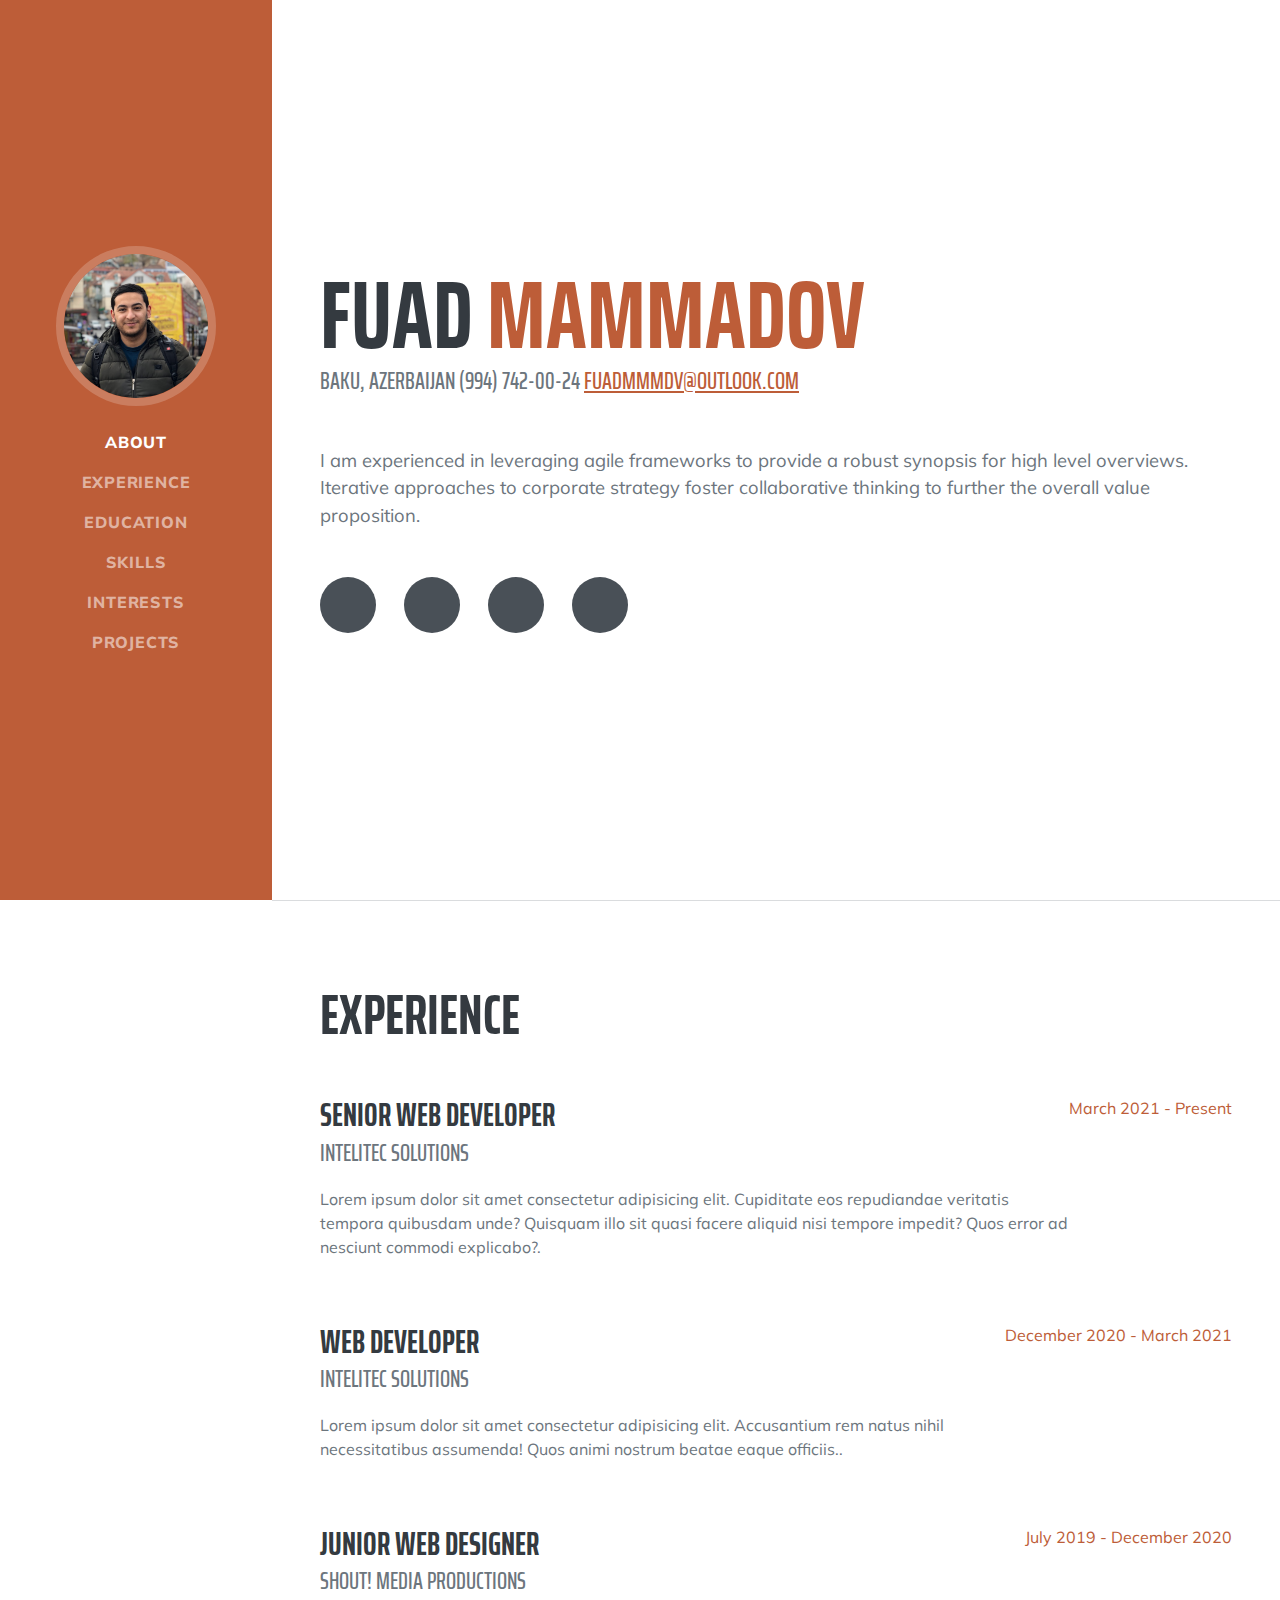
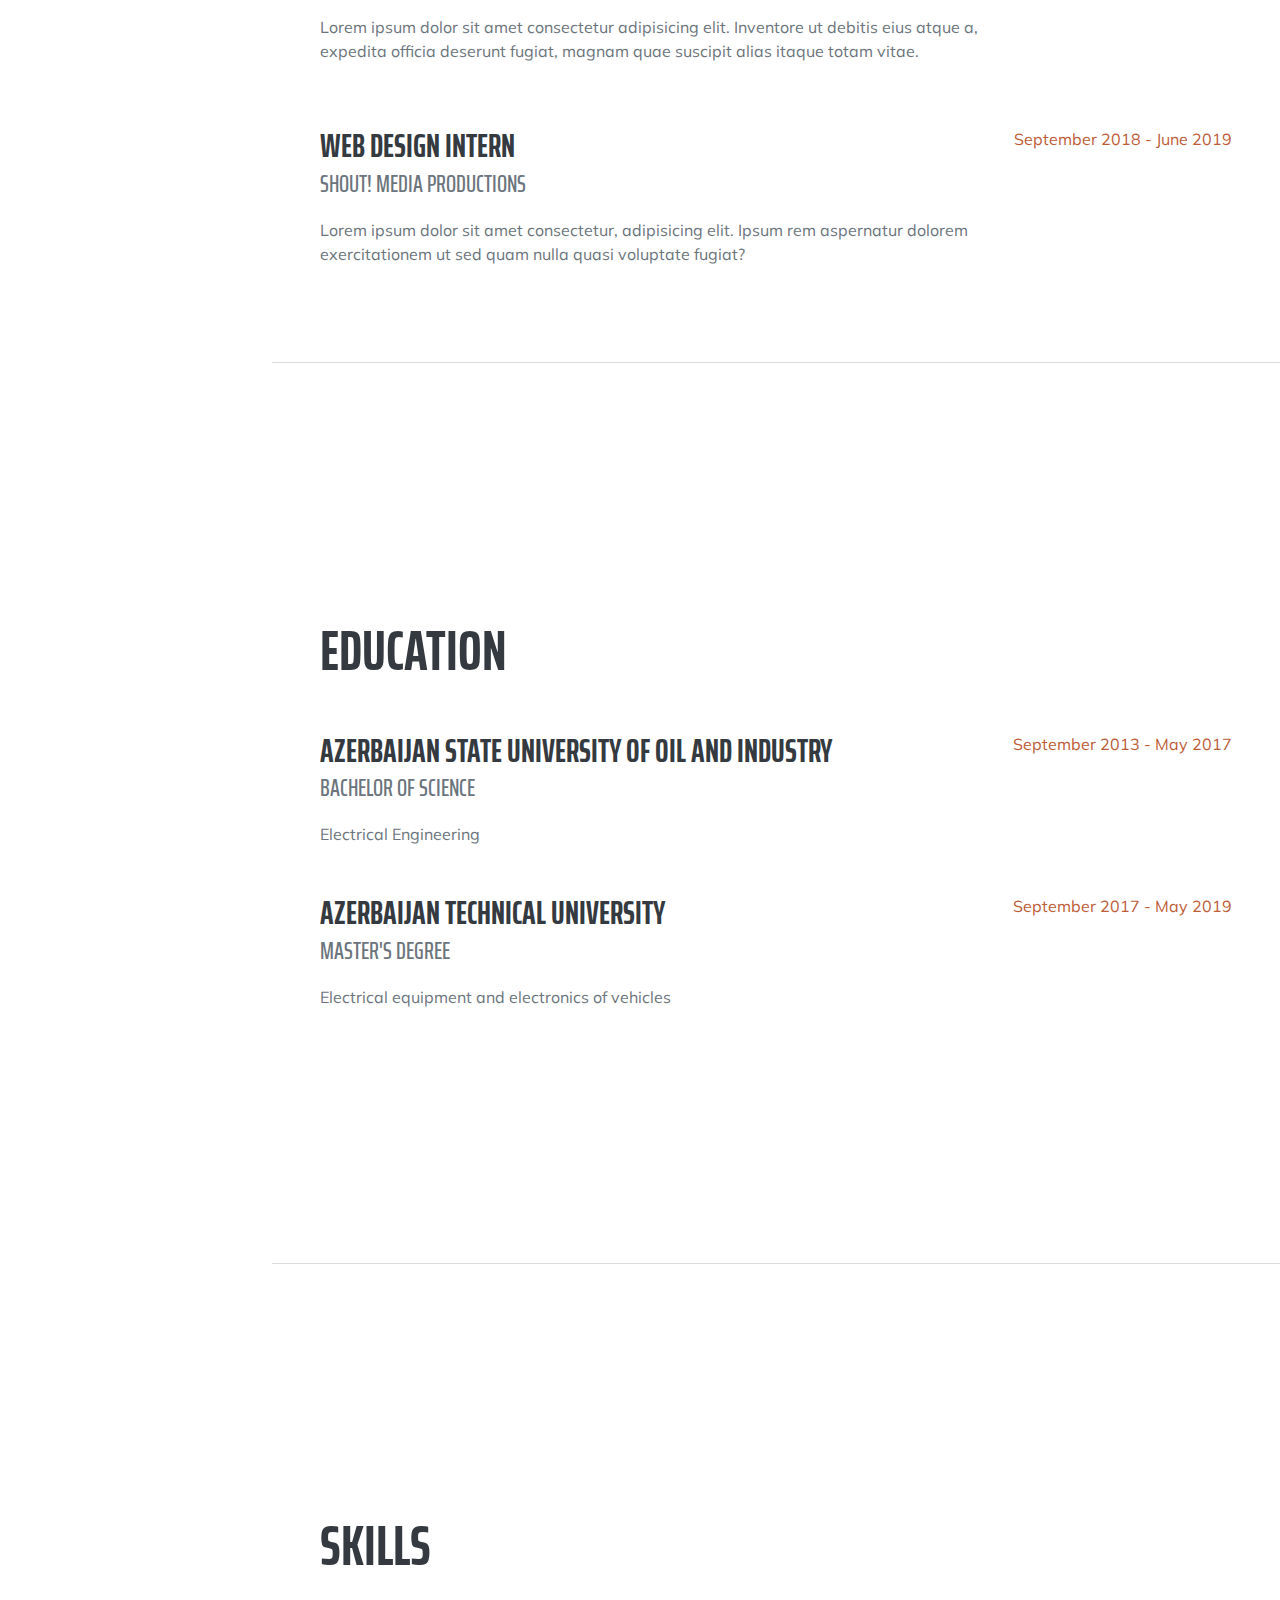
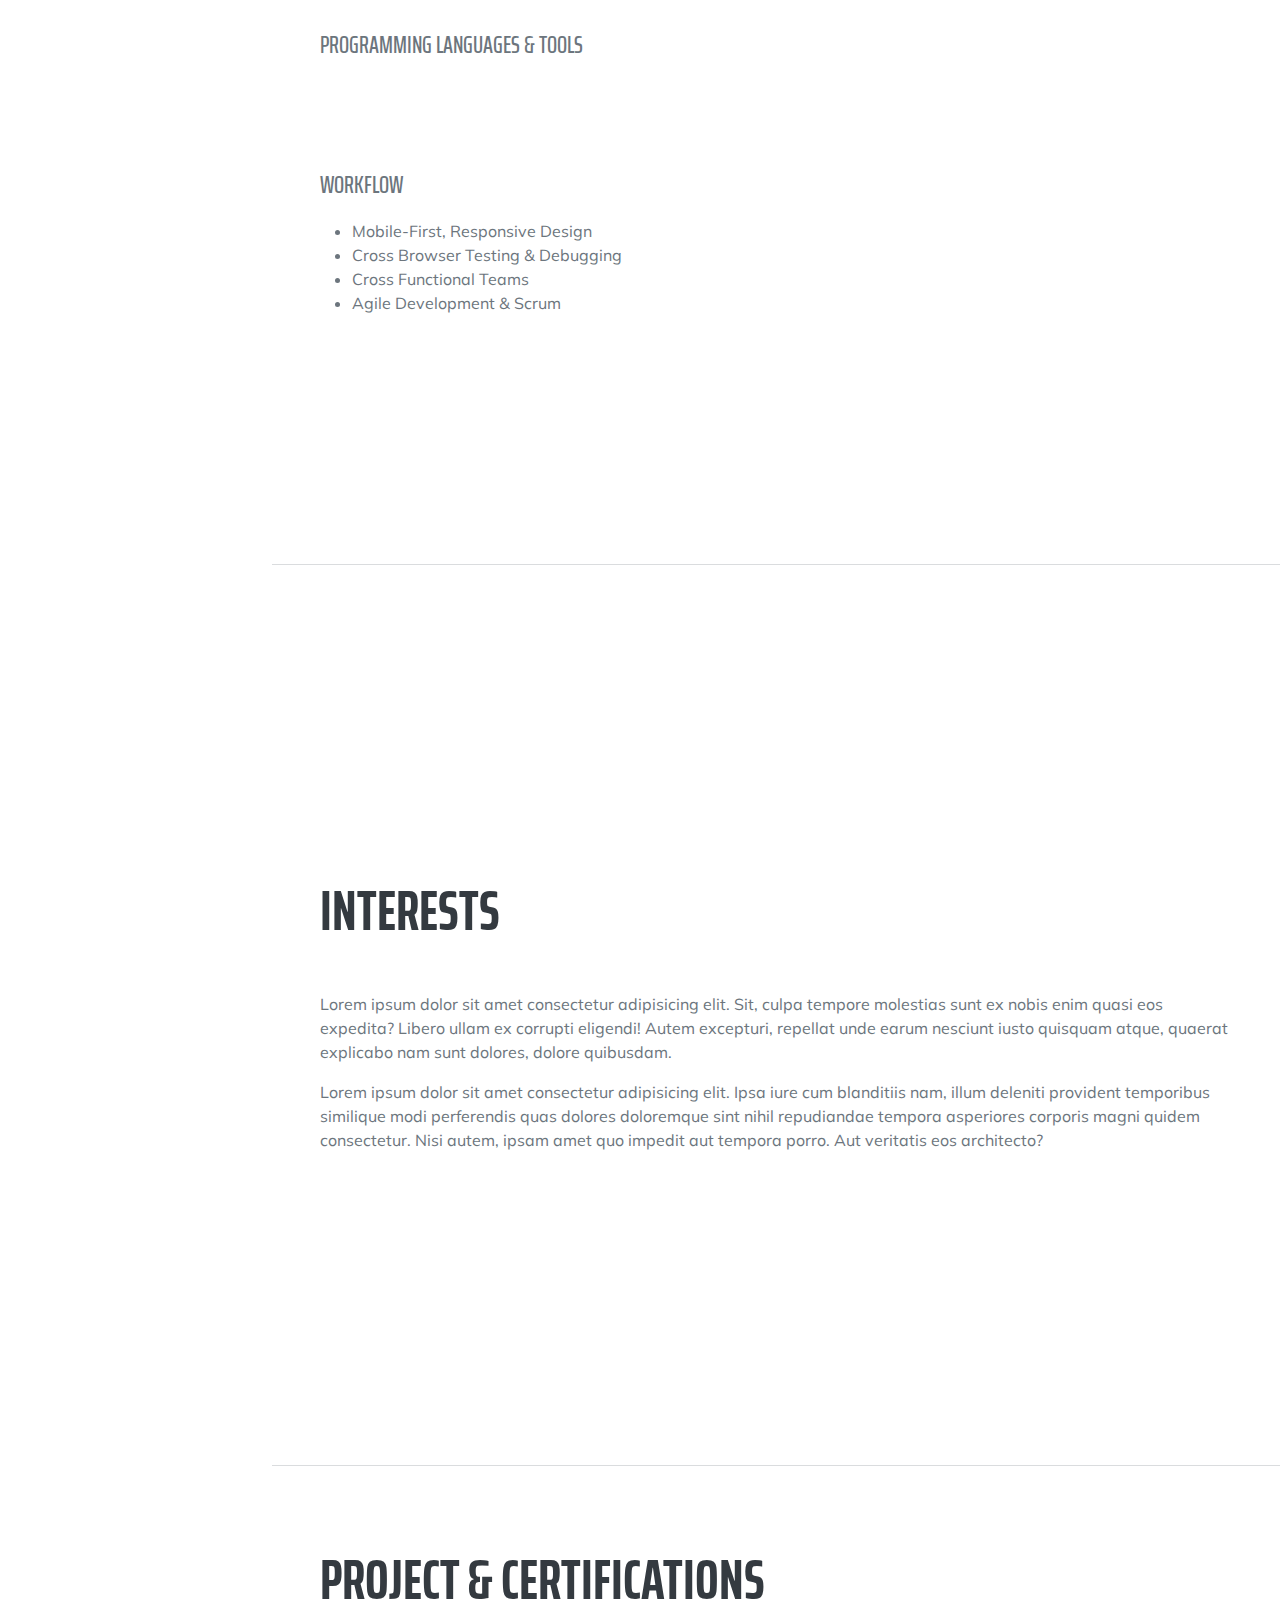
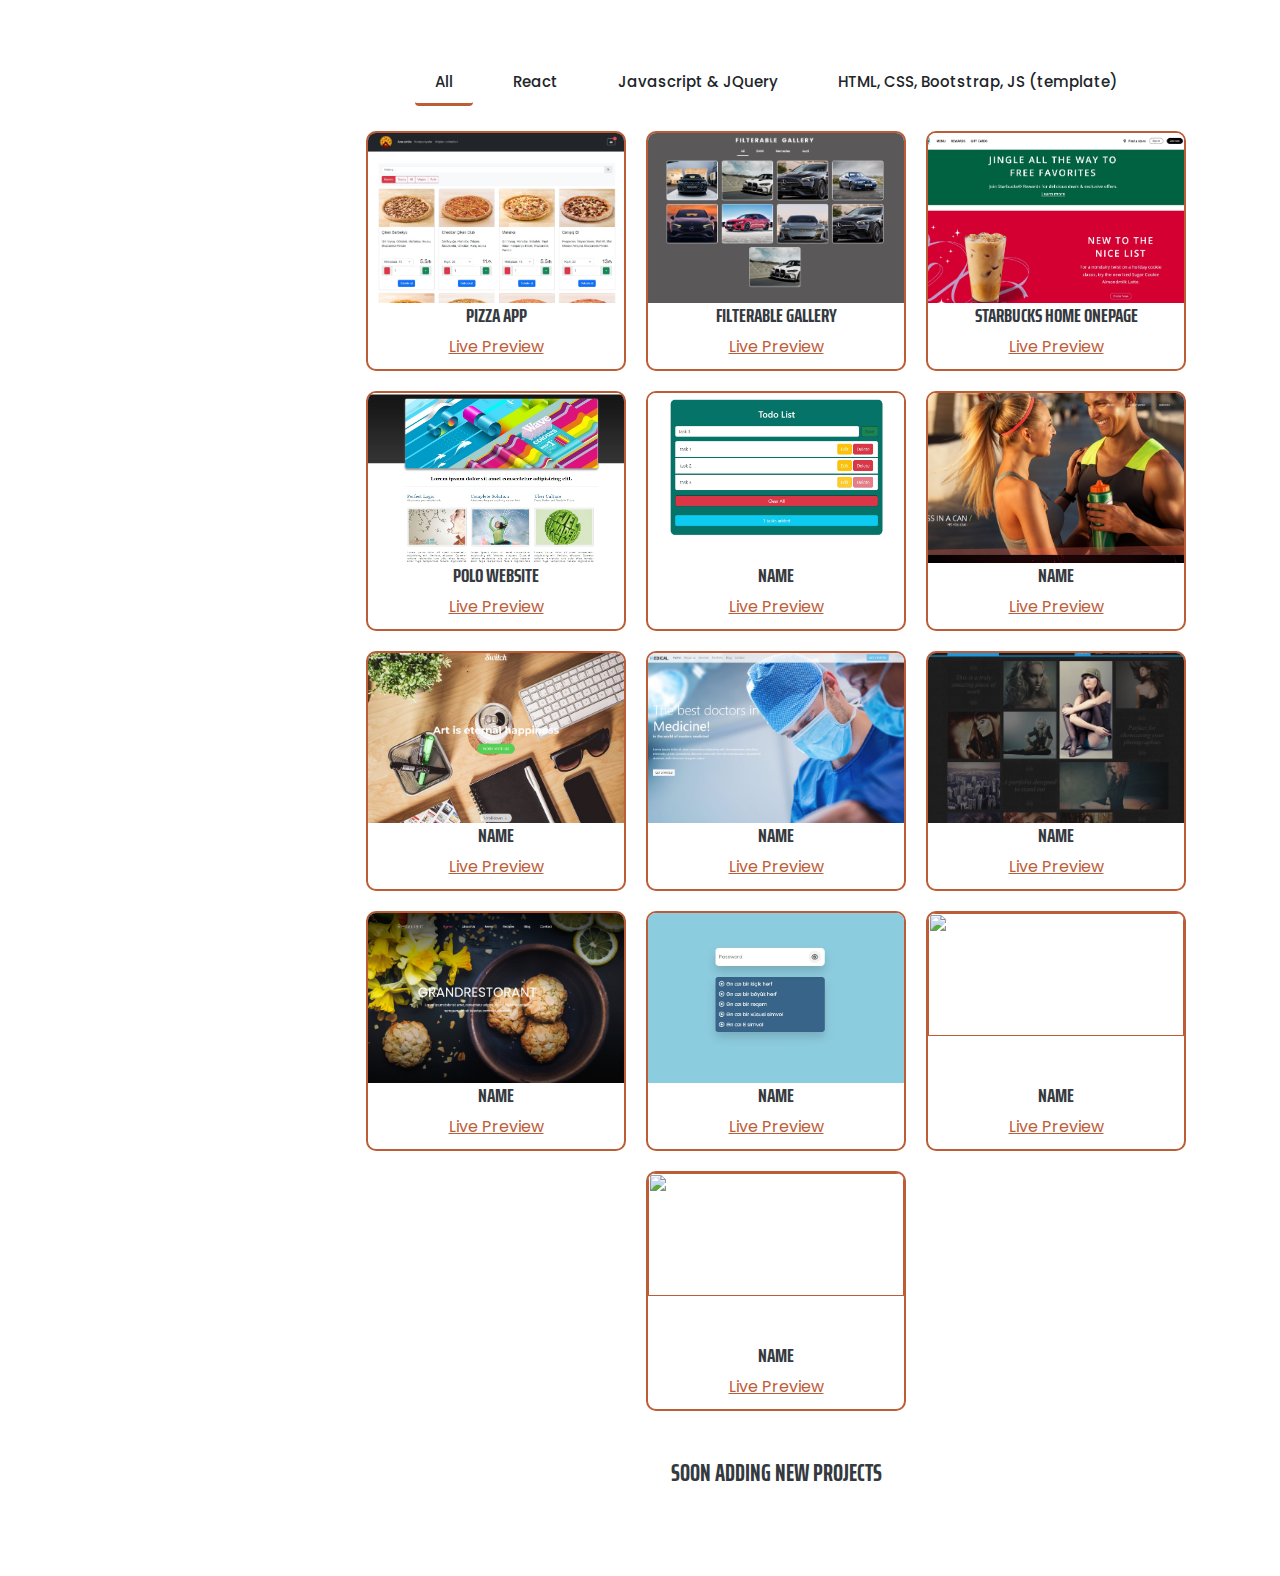
==== commit 36d5e1cb: "some fixing" ====
--- a/index.html
+++ b/index.html
@@ -186,51 +186,102 @@
                         </div>
                         <div class="items">
                             <div class="item react">
-                                <a target="_blank"  href="https://pizza-f111.vercel.app/"><img src="./assets/img/react-01.jpg" alt="pizza"></a>
+                                <img src="./assets/img/react-01.jpg" alt="pizza">
+                                <div class="item-about">
+                                    <h5>Pizza App</h5>
+                                    <a target="_blank" href="https://pizza-f111.vercel.app/">Live Preview</a>
+                                </div>
                              </div>
 
                             <div class="item js">
-                                <a target="_blank" href="https://fuadpro.github.io/filterable-gallery/"><img src="./assets/img/js-01.jpg" alt="js"></a>
-                                <a href="">ss</a>
-                            </div>
-                            <div class="item html">
-                                <a target="_blank"  href="https://fuadpro.github.io/starbucks-homepage-clone/"><img src="./assets/img/html-07.jpg" alt="polo"></a>
-                            </div>
-                            <div class="item html">
-                                <a target="_blank"  href="https://fuadpro.github.io/polo360-template/"><img src="./assets/img/html-01.jpg" alt="polo"></a>
+                                <img src="./assets/img/js-01.jpg" alt="js">
+                                <div class="item-about">
+                                    <h5>Filterable Gallery</h5>
+                                    <a target="_blank" href="https://fuadpro.github.io/filterable-gallery/">Live Preview</a>
+                                </div>
+                            </div>
+                            <div class="item html">
+                                <img src="./assets/img/html-07.jpg" alt="starbucks">
+                                <div class="item-about">
+                                    <h5>Starbucks Home OnePage</h5>
+                                    <a target="_blank" href="https://fuadpro.github.io/starbucks-homepage-clone/">Live Preview</a>
+                                </div>
+                            </div>
+                            <div class="item html">
+                                <img src="./assets/img/html-01.jpg" alt="polo">
+                                <div class="item-about">
+                                    <h5>Polo Website</h5>
+                                    <a target="_blank" href="https://fuadpro.github.io/polo360-template/">Live Preview</a>
+                                </div>
                             </div>
                             <div class="item js">
                                 <a target="_blank"  href="https://fuadpro.github.io/projects/todoapp/"><img src="./assets/img/js-02.jpg" alt="js"></a>
+                                <div class="item-about">
+                                    <h5>Name</h5>
+                                    <a target="_blank" href="">Live Preview</a>
+                                </div>
                             </div>
                             <div class="item html">
                                 <a target="_blank"  href="https://fuadpro.github.io/fitness-site-project/"><img src="./assets/img/html-02.jpg" alt="fitness"></a>
+                                <div class="item-about">
+                                    <h5>Name</h5>
+                                    <a target="_blank" href="">Live Preview</a>
+                                </div>
                             </div>
                             <div class="item html">
                                 <a target="_blank"  href="https://fuadpro.github.io/Switch-site/"><img src="./assets/img/html-03.jpg" alt="switch"></a>
+                                <div class="item-about">
+                                    <h5>Name</h5>
+                                    <a target="_blank" href="">Live Preview</a>
+                                </div>
                             </div>
                             <div class="item html">
                                 <a target="_blank"  href="https://fuadpro.github.io/medical-site-bootstrap/"><img src="./assets/img/html-04.jpg" alt="medical"></a>
+                                <div class="item-about">
+                                    <h5>Name</h5>
+                                    <a target="_blank" href="">Live Preview</a>
+                                </div>
                             </div>
                             <div class="item html">
                                 <a target="_blank"  href="https://fuadpro.github.io/Darx-site/"><img src="./assets/img/html-05.jpg" alt="darkx"></a>
+                                <div class="item-about">
+                                    <h5>Name</h5>
+                                    <a target="_blank" href="">Live Preview</a>
+                                </div>
                             </div>
                             <div class="item html">
                                 <a target="_blank"  href="https://fuadpro.github.io/Restaurant-site/index.htm"><img src="./assets/img/html-06.jpg" alt="restaurant"></a>
+                                <div class="item-about">
+                                    <h5>Name</h5>
+                                    <a target="_blank" href="">Live Preview</a>
+                                </div>
                             </div>
                             <div class="item js">
                                 <a target="_blank"  href="https://fuadpro.github.io/password_validation_check_js/"><img src="./assets/img/js-03.jpg" alt="pass"></a>
+                                <div class="item-about">
+                                    <h5>Name</h5>
+                                    <a target="_blank" href="">Live Preview</a>
+                                </div>
                             </div>
 
                             
                            
                             <div class="item react">
                                <a target="_blank"  href=""><img src="./" alt=""></a>
+                               <div class="item-about">
+                                    <h5>Name</h5>
+                                    <a target="_blank" href="">Live Preview</a>
+                                </div>
                             </div>
                             
                             
                             <div class="item react">
                                 <a target="_blank"  href=""><img src="./" alt=""></a>
-                            </div>
+                                <div class="item-about">
+                                     <h5>Name</h5>
+                                     <a target="_blank" href="">Live Preview</a>
+                                 </div>
+                             </div>
 
                         </div>
                         <h4 class="mt-5">soon adding new projects </h4>
--- a/assets/css/projects.css
+++ b/assets/css/projects.css
@@ -44,14 +44,14 @@
 }
 .projects .items .item {
   width: 260px;
-  height: 200px;
+  height: 240px;
   overflow: hidden;
   border: 2px solid #bd5d38;
   border-radius: 10px;
 }
 .projects .items .item img {
   width: 100%;
-  height: 100%;
+  height: 72%;
   object-fit: cover;
   transition: .5s;
 
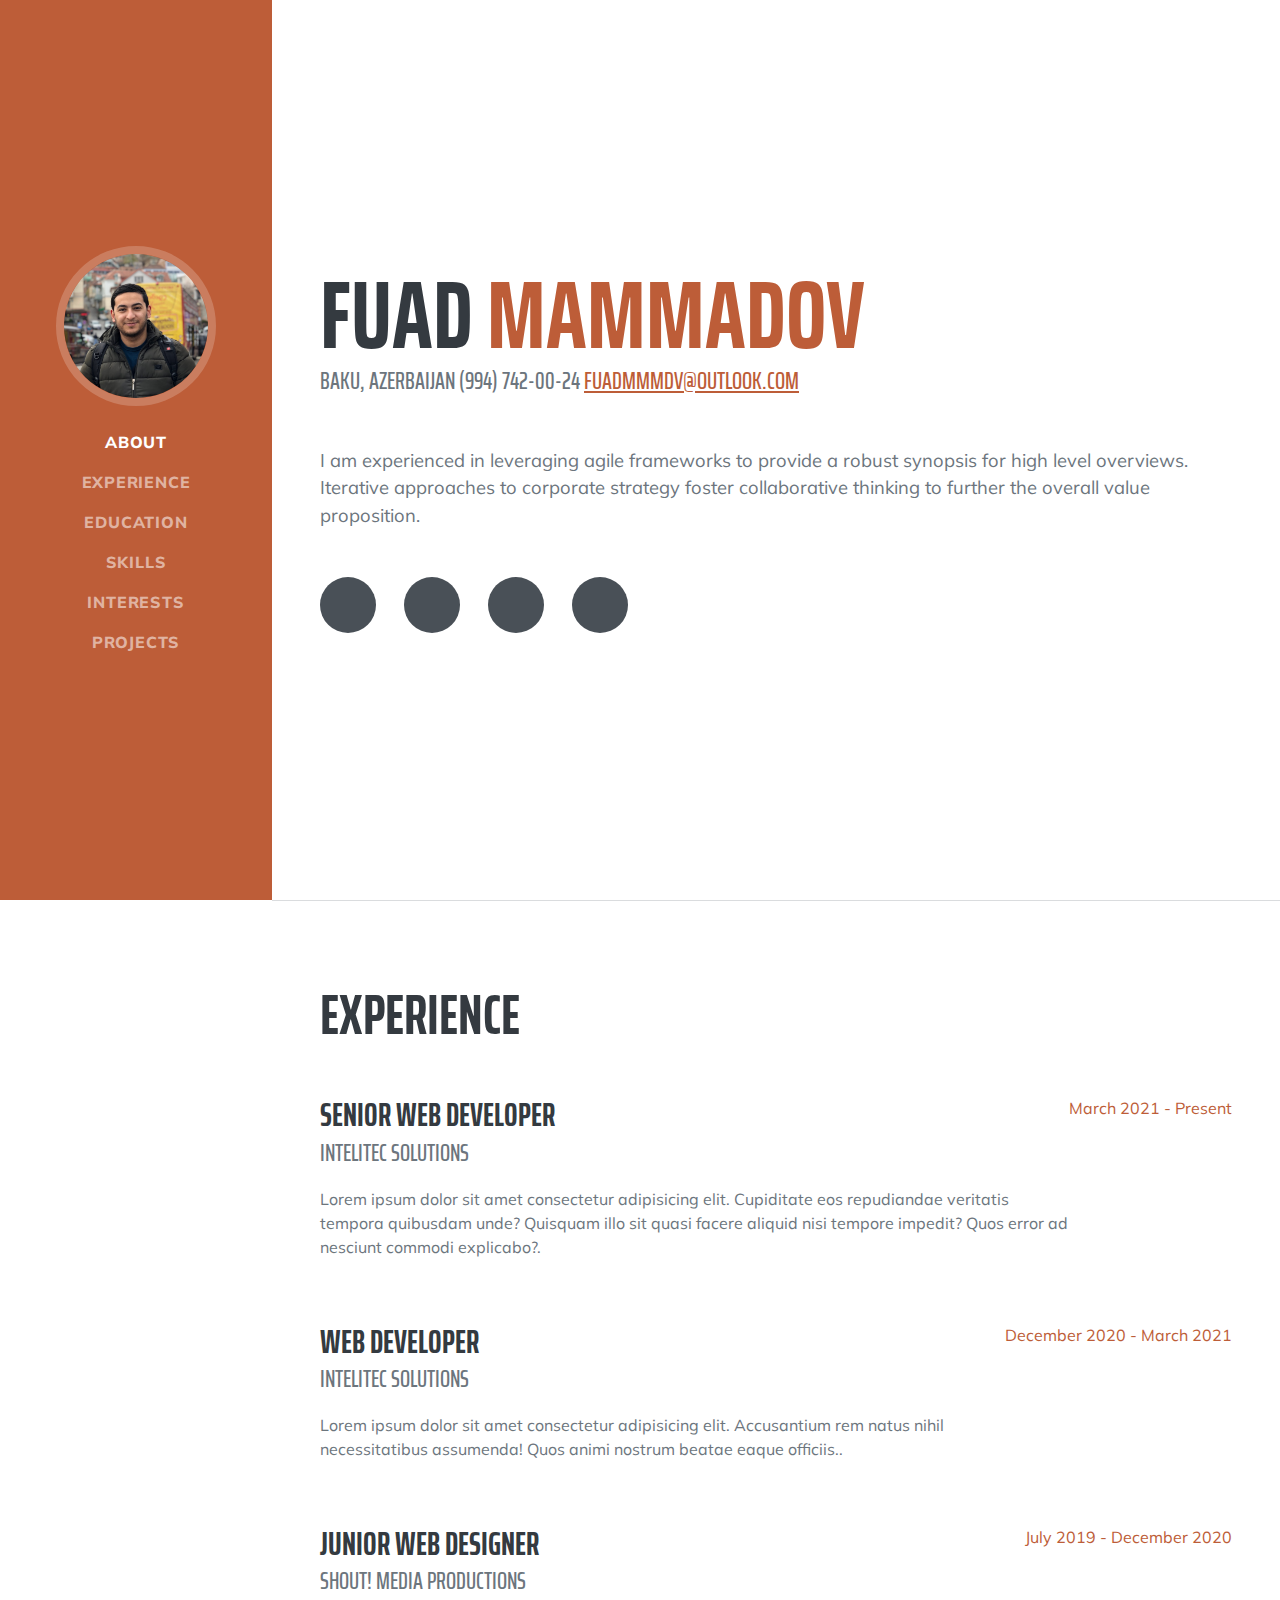
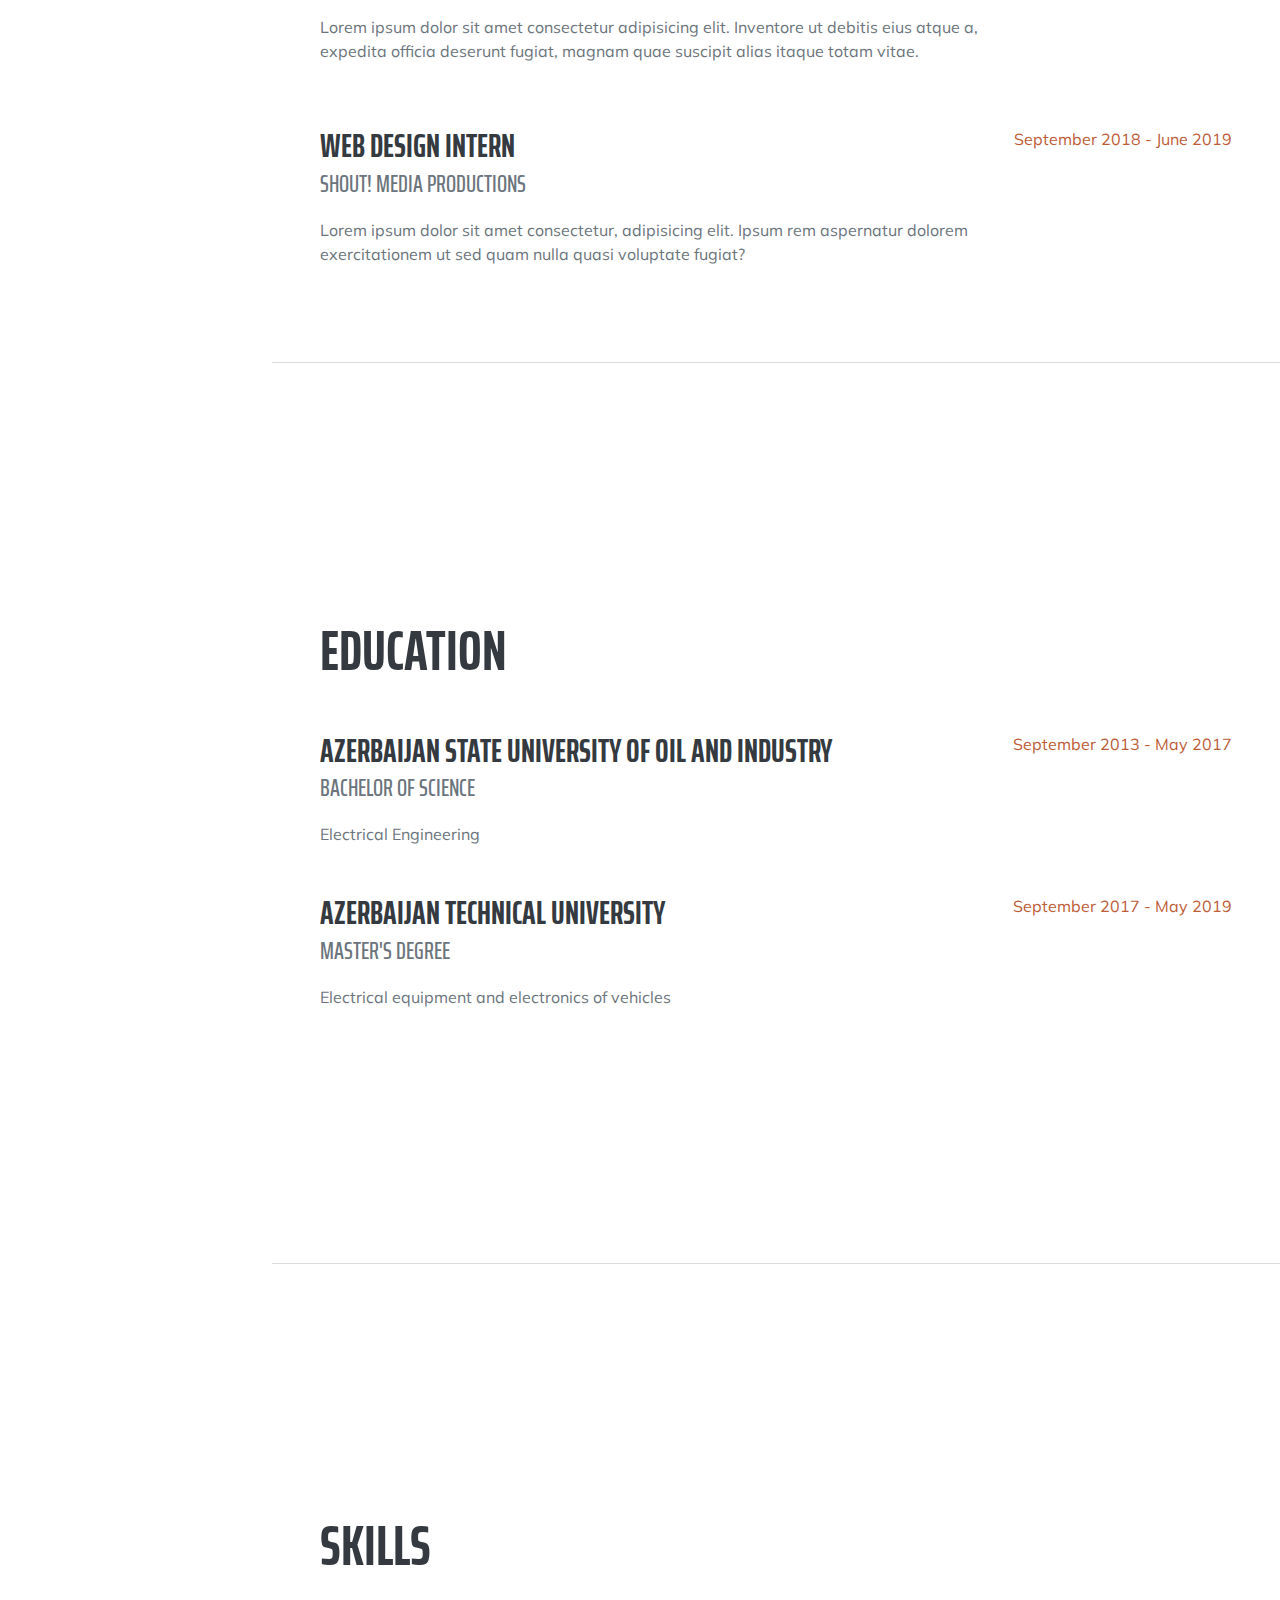
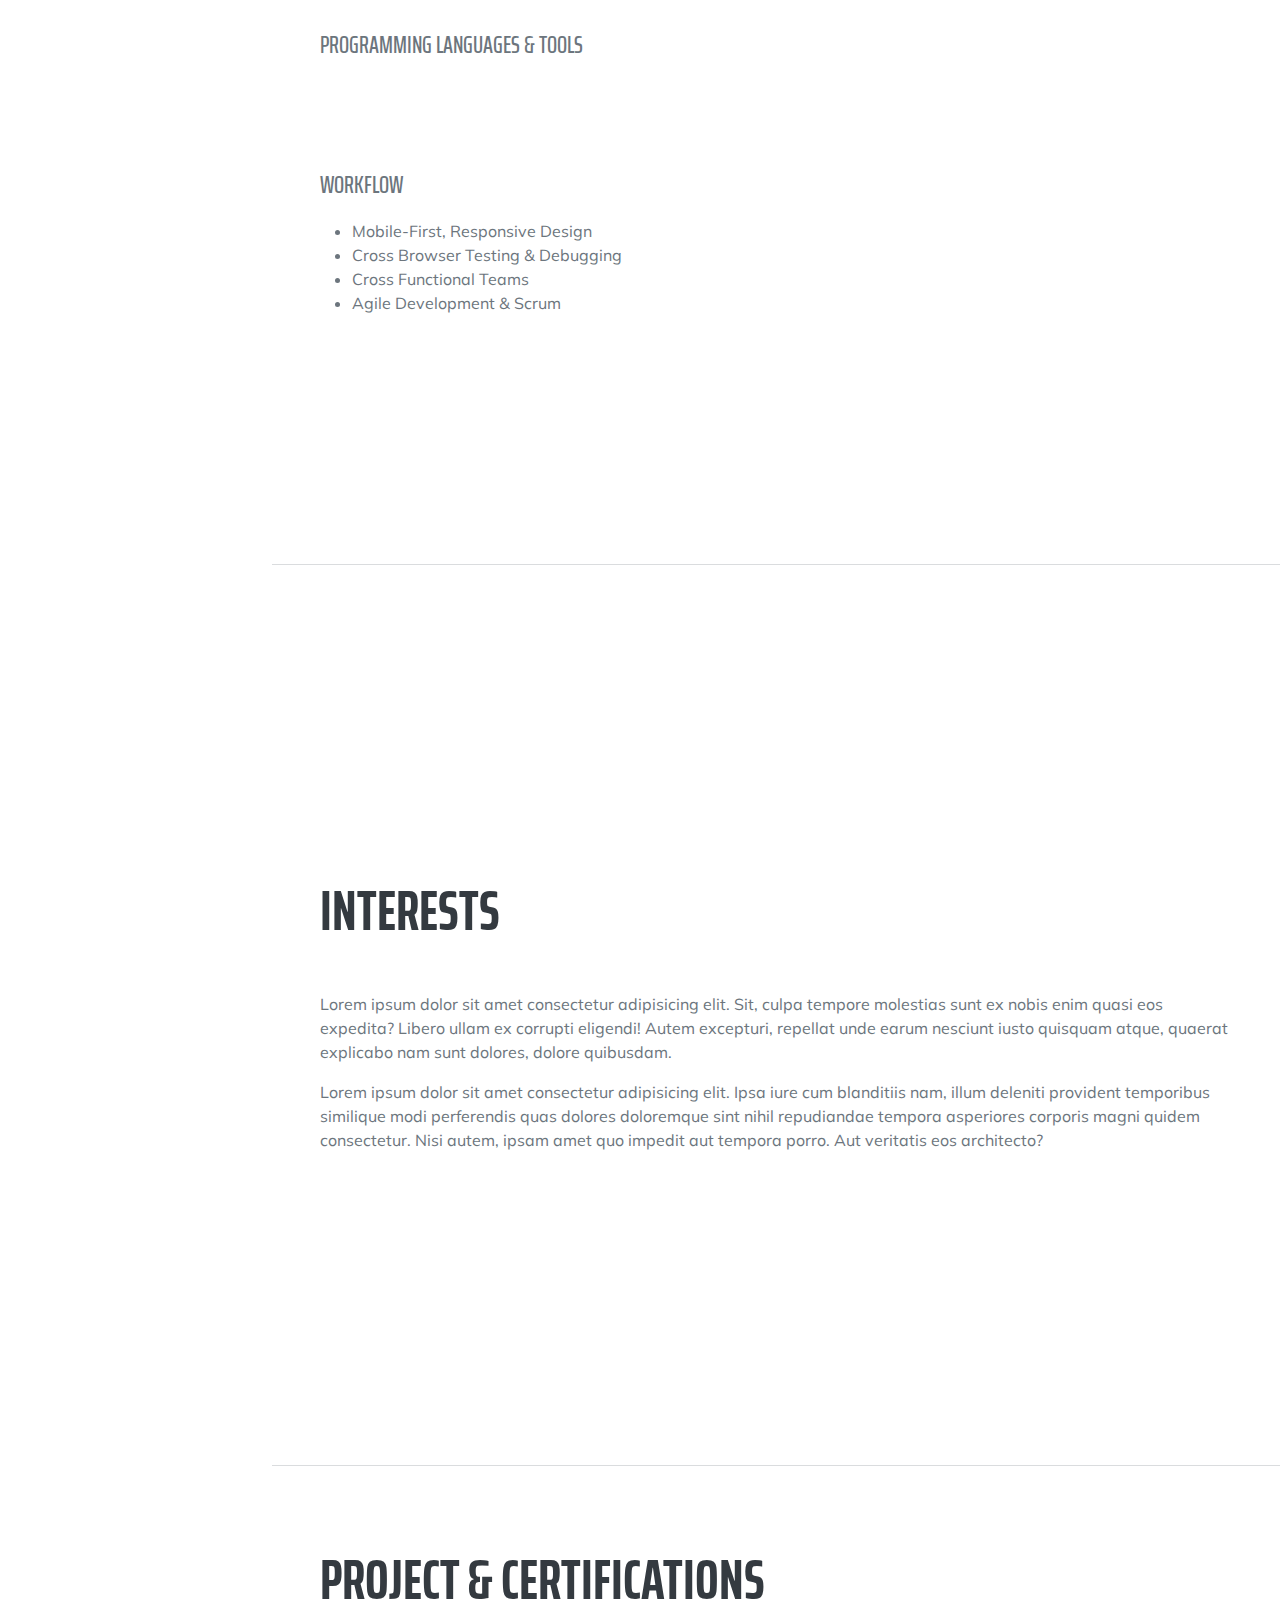
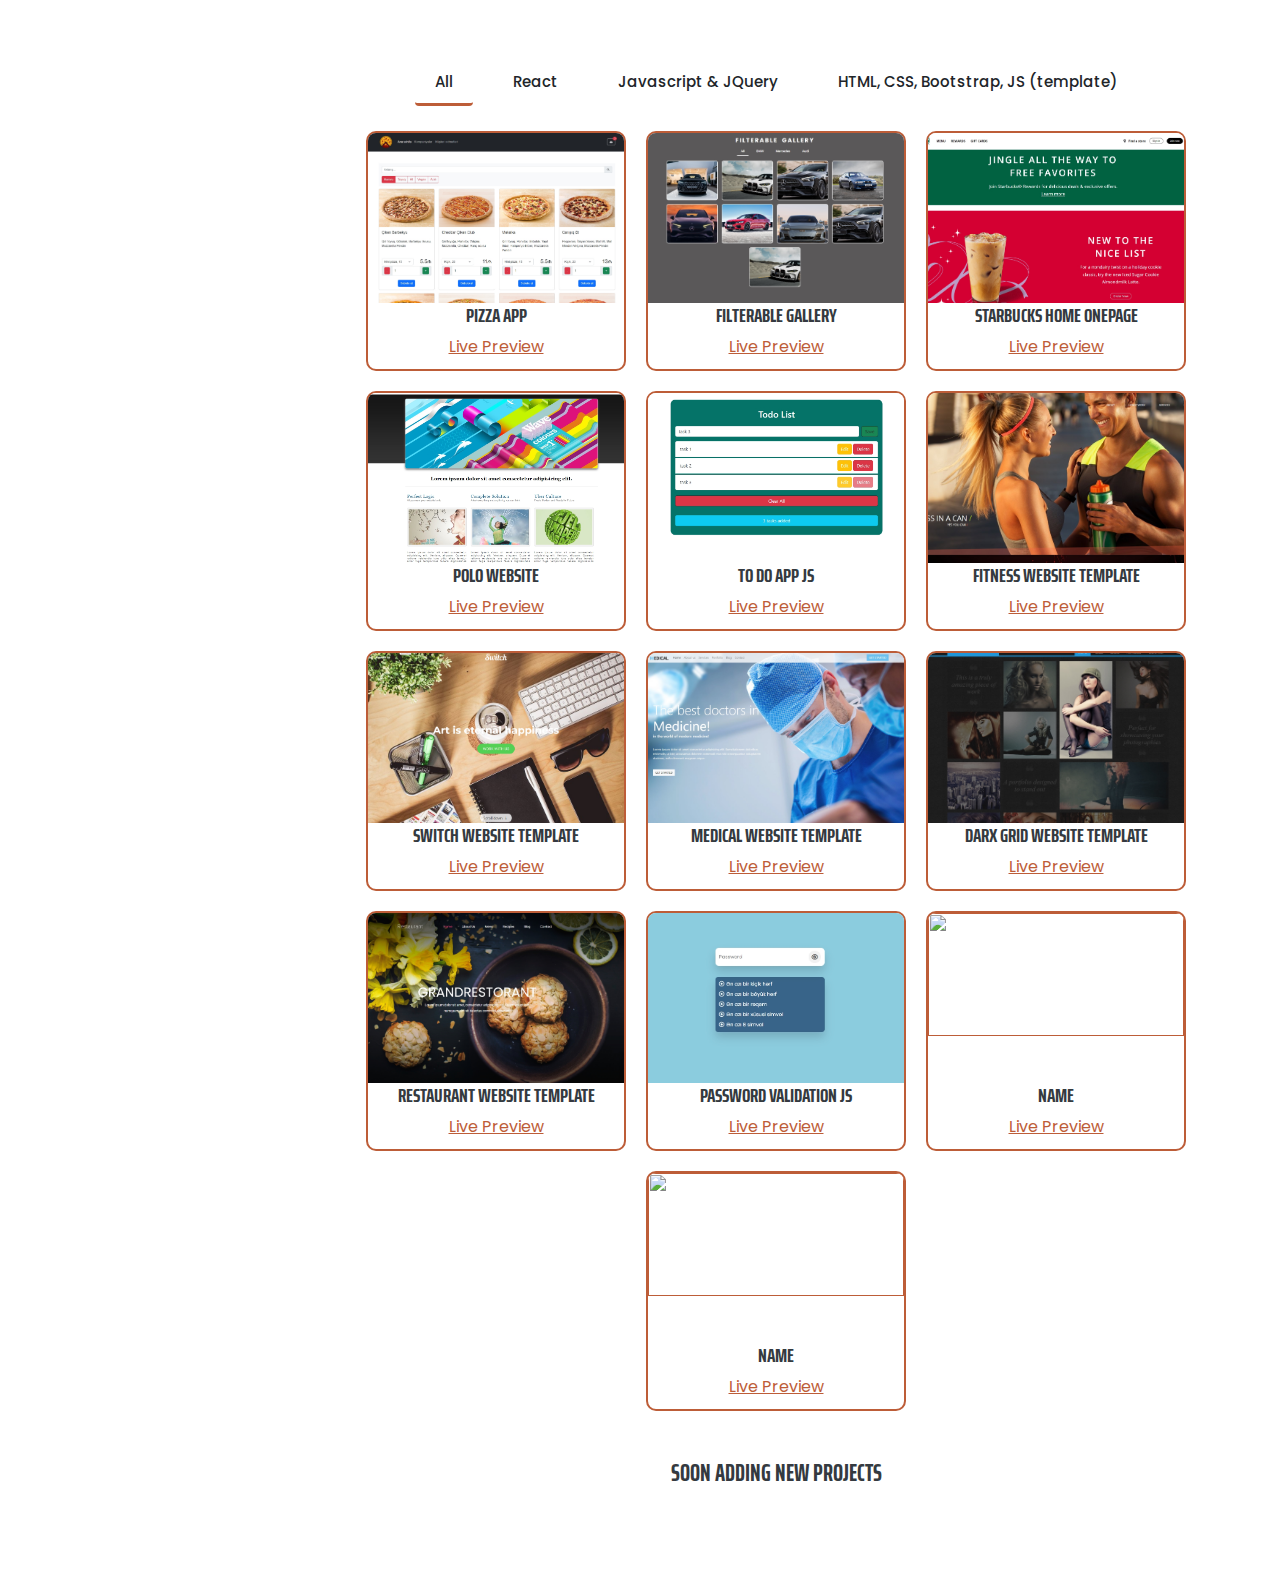
==== commit d1a1f829: "some fixing" ====
--- a/index.html
+++ b/index.html
@@ -215,52 +215,52 @@
                                 </div>
                             </div>
                             <div class="item js">
-                                <a target="_blank"  href="https://fuadpro.github.io/projects/todoapp/"><img src="./assets/img/js-02.jpg" alt="js"></a>
-                                <div class="item-about">
-                                    <h5>Name</h5>
-                                    <a target="_blank" href="">Live Preview</a>
-                                </div>
-                            </div>
-                            <div class="item html">
-                                <a target="_blank"  href="https://fuadpro.github.io/fitness-site-project/"><img src="./assets/img/html-02.jpg" alt="fitness"></a>
-                                <div class="item-about">
-                                    <h5>Name</h5>
-                                    <a target="_blank" href="">Live Preview</a>
-                                </div>
-                            </div>
-                            <div class="item html">
-                                <a target="_blank"  href="https://fuadpro.github.io/Switch-site/"><img src="./assets/img/html-03.jpg" alt="switch"></a>
-                                <div class="item-about">
-                                    <h5>Name</h5>
-                                    <a target="_blank" href="">Live Preview</a>
-                                </div>
-                            </div>
-                            <div class="item html">
-                                <a target="_blank"  href="https://fuadpro.github.io/medical-site-bootstrap/"><img src="./assets/img/html-04.jpg" alt="medical"></a>
-                                <div class="item-about">
-                                    <h5>Name</h5>
-                                    <a target="_blank" href="">Live Preview</a>
-                                </div>
-                            </div>
-                            <div class="item html">
-                                <a target="_blank"  href="https://fuadpro.github.io/Darx-site/"><img src="./assets/img/html-05.jpg" alt="darkx"></a>
-                                <div class="item-about">
-                                    <h5>Name</h5>
-                                    <a target="_blank" href="">Live Preview</a>
-                                </div>
-                            </div>
-                            <div class="item html">
-                                <a target="_blank"  href="https://fuadpro.github.io/Restaurant-site/index.htm"><img src="./assets/img/html-06.jpg" alt="restaurant"></a>
-                                <div class="item-about">
-                                    <h5>Name</h5>
-                                    <a target="_blank" href="">Live Preview</a>
+                                <img src="./assets/img/js-02.jpg" alt="js">
+                                <div class="item-about">
+                                    <h5>To Do App JS</h5>
+                                    <a target="_blank" href="https://fuadpro.github.io/projects/todoapp/">Live Preview</a>
+                                </div>
+                            </div>
+                            <div class="item html">
+                                <img src="./assets/img/html-02.jpg" alt="fitness">
+                                <div class="item-about">
+                                    <h5>Fitness Website Template</h5>
+                                    <a target="_blank" href="https://fuadpro.github.io/fitness-site-project/">Live Preview</a>
+                                </div>
+                            </div>
+                            <div class="item html">
+                                <img src="./assets/img/html-03.jpg" alt="switch">
+                                <div class="item-about">
+                                    <h5>Switch Website Template</h5>
+                                    <a target="_blank" href="https://fuadpro.github.io/Switch-site/">Live Preview</a>
+                                </div>
+                            </div>
+                            <div class="item html">
+                                <img src="./assets/img/html-04.jpg" alt="medical">
+                                <div class="item-about">
+                                    <h5>Medical Website Template</h5>
+                                    <a target="_blank" href="https://fuadpro.github.io/medical-site-bootstrap/">Live Preview</a>
+                                </div>
+                            </div>
+                            <div class="item html">
+                                <img src="./assets/img/html-05.jpg" alt="darx">
+                                <div class="item-about">
+                                    <h5>Darx Grid Website Template</h5>
+                                    <a target="_blank" href="https://fuadpro.github.io/Darx-site/">Live Preview</a>
+                                </div>
+                            </div>
+                            <div class="item html">
+                                <img src="./assets/img/html-06.jpg" alt="restaurant">
+                                <div class="item-about">
+                                    <h5>Restaurant Website Template</h5>
+                                    <a target="_blank" href="https://fuadpro.github.io/Restaurant-site/index.htm">Live Preview</a>
                                 </div>
                             </div>
                             <div class="item js">
-                                <a target="_blank"  href="https://fuadpro.github.io/password_validation_check_js/"><img src="./assets/img/js-03.jpg" alt="pass"></a>
-                                <div class="item-about">
-                                    <h5>Name</h5>
-                                    <a target="_blank" href="">Live Preview</a>
+                                <img src="./assets/img/js-03.jpg" alt="pass">
+                                <div class="item-about">
+                                    <h5>Password Validation JS</h5>
+                                    <a target="_blank" href="https://fuadpro.github.io/password_validation_check_js/">Live Preview</a>
                                 </div>
                             </div>
 
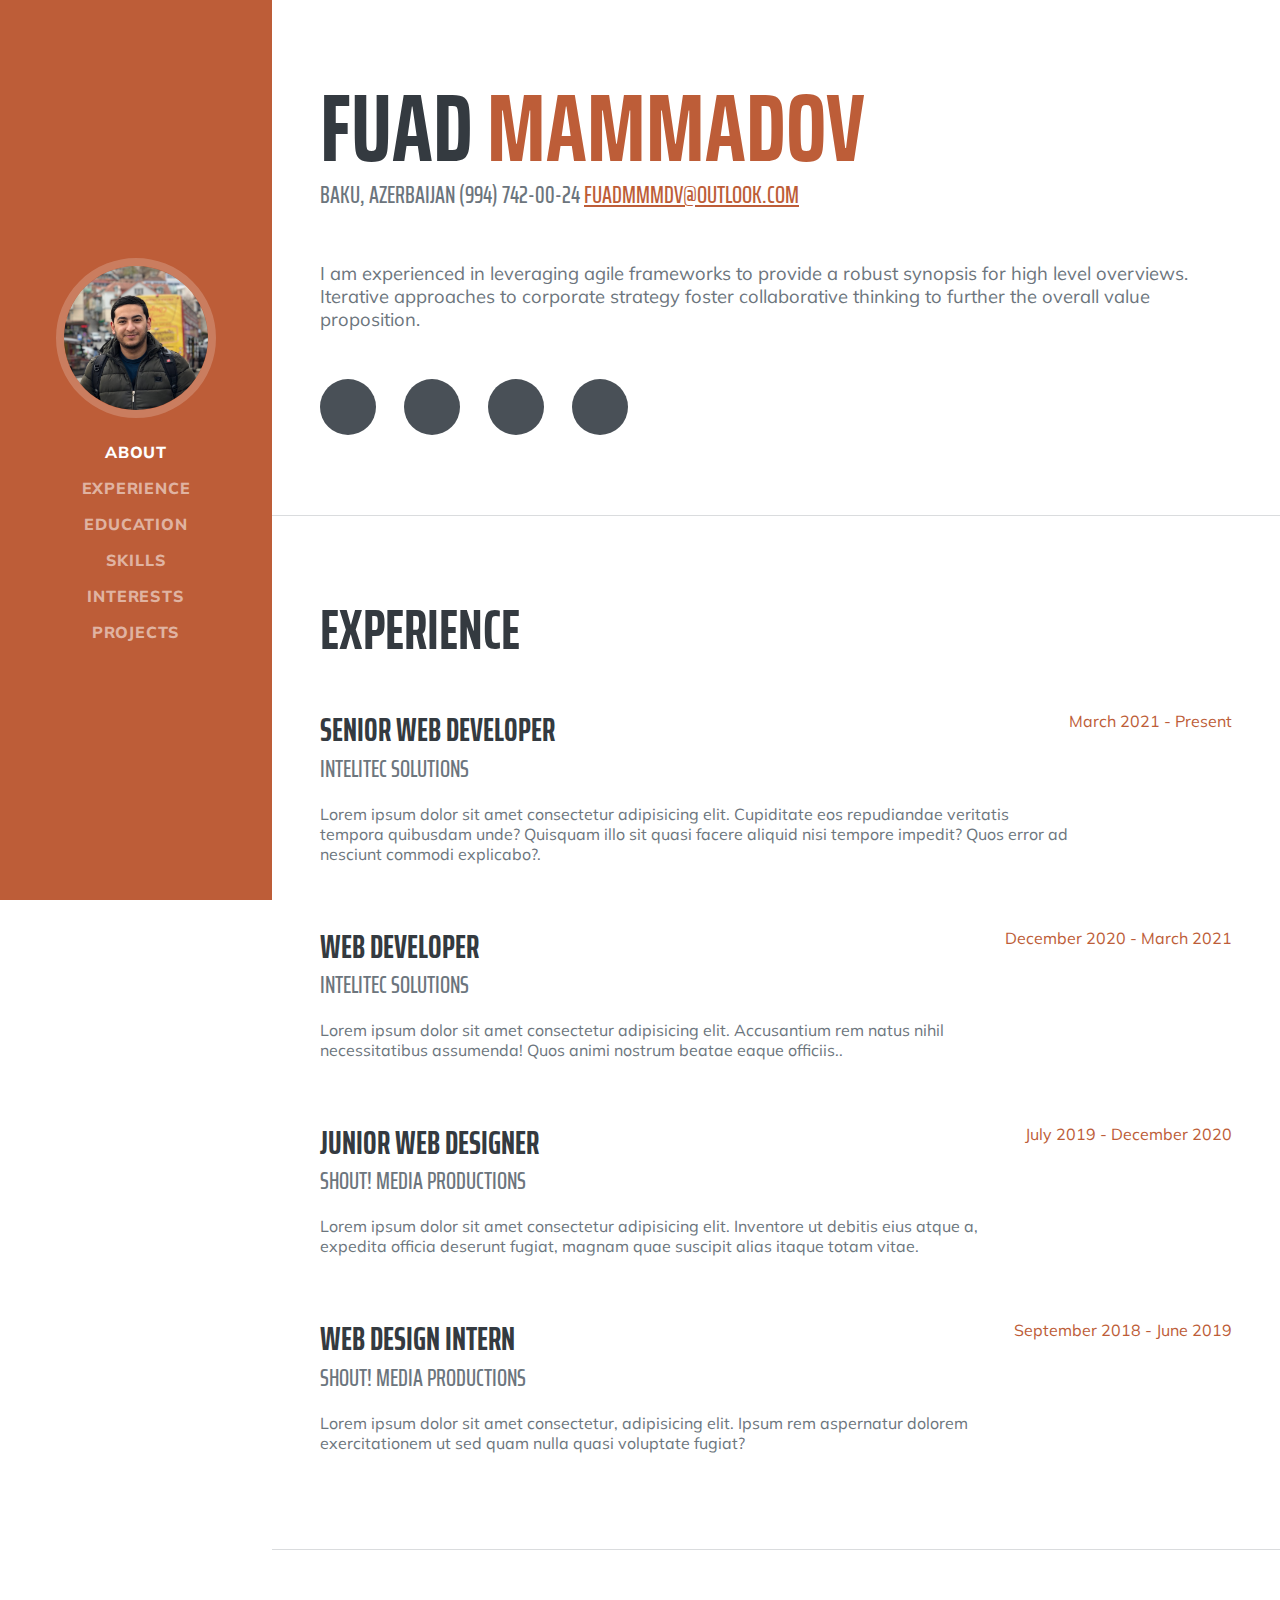
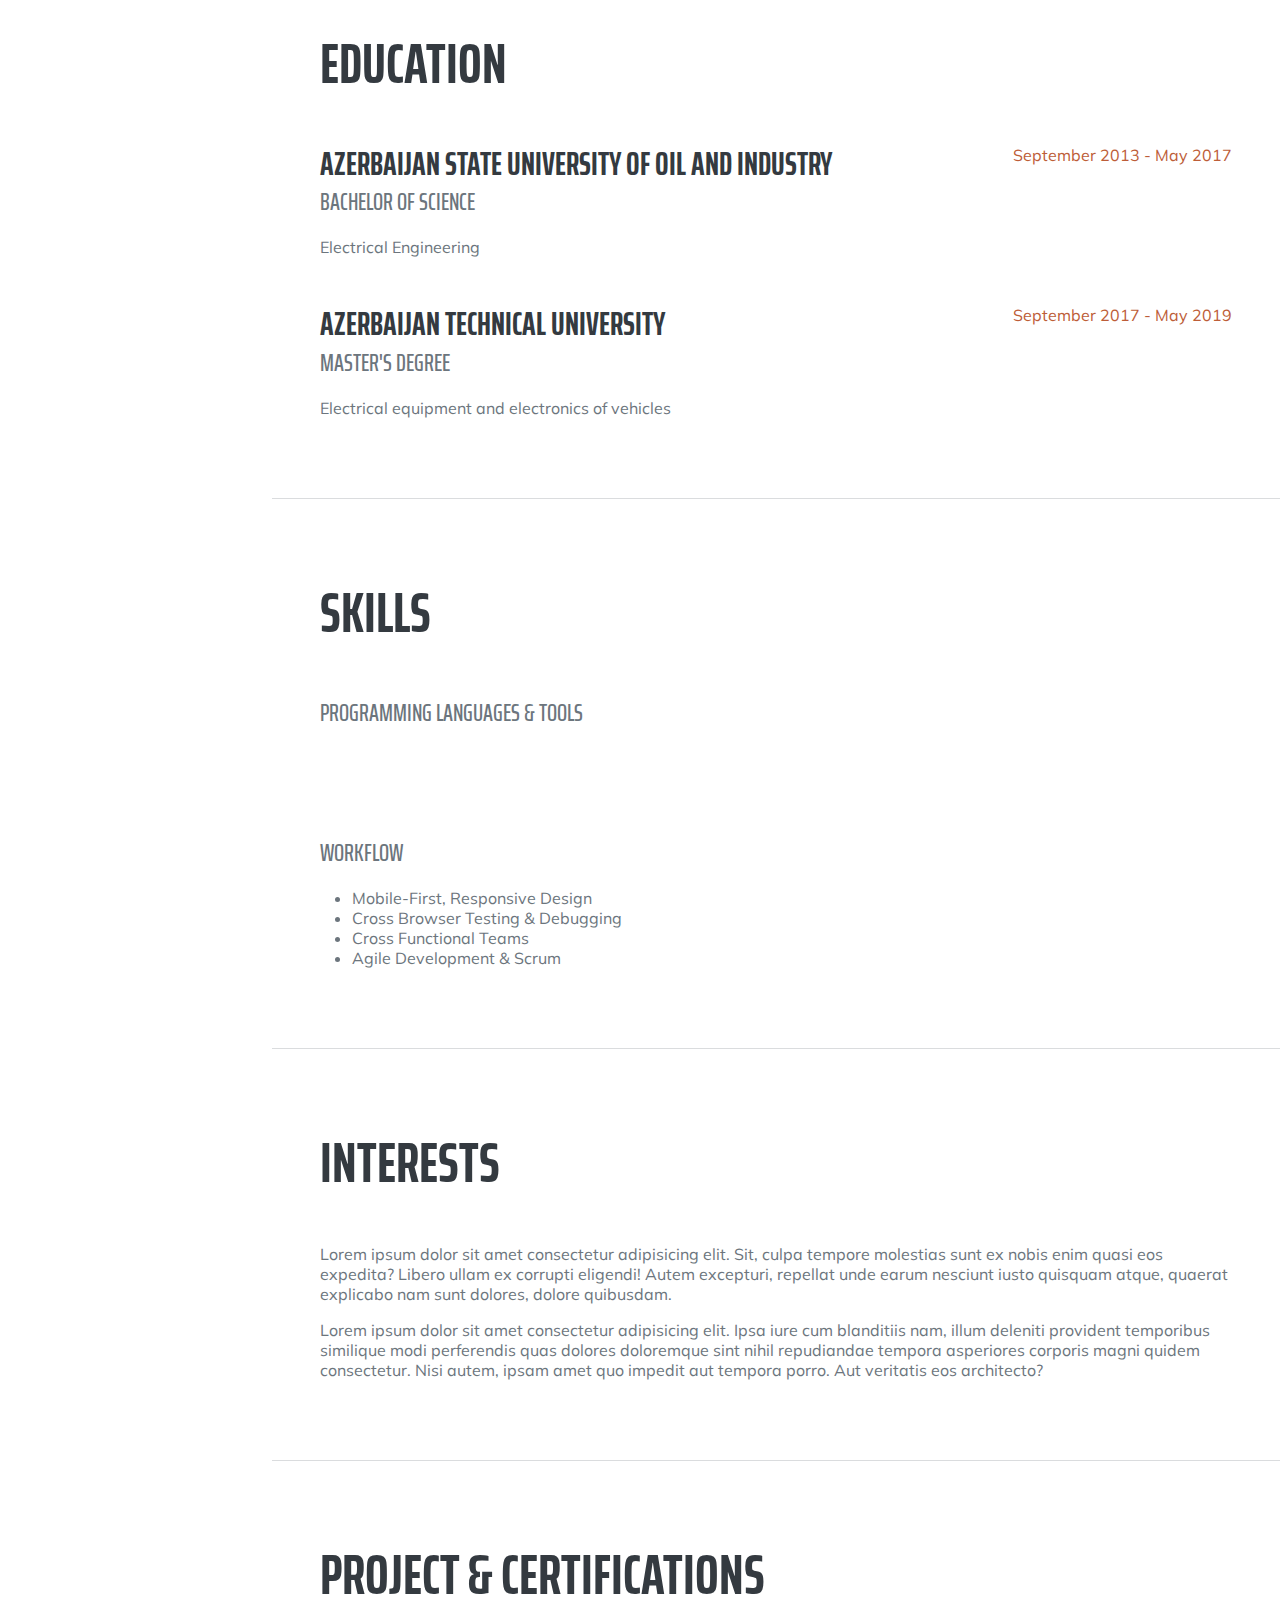
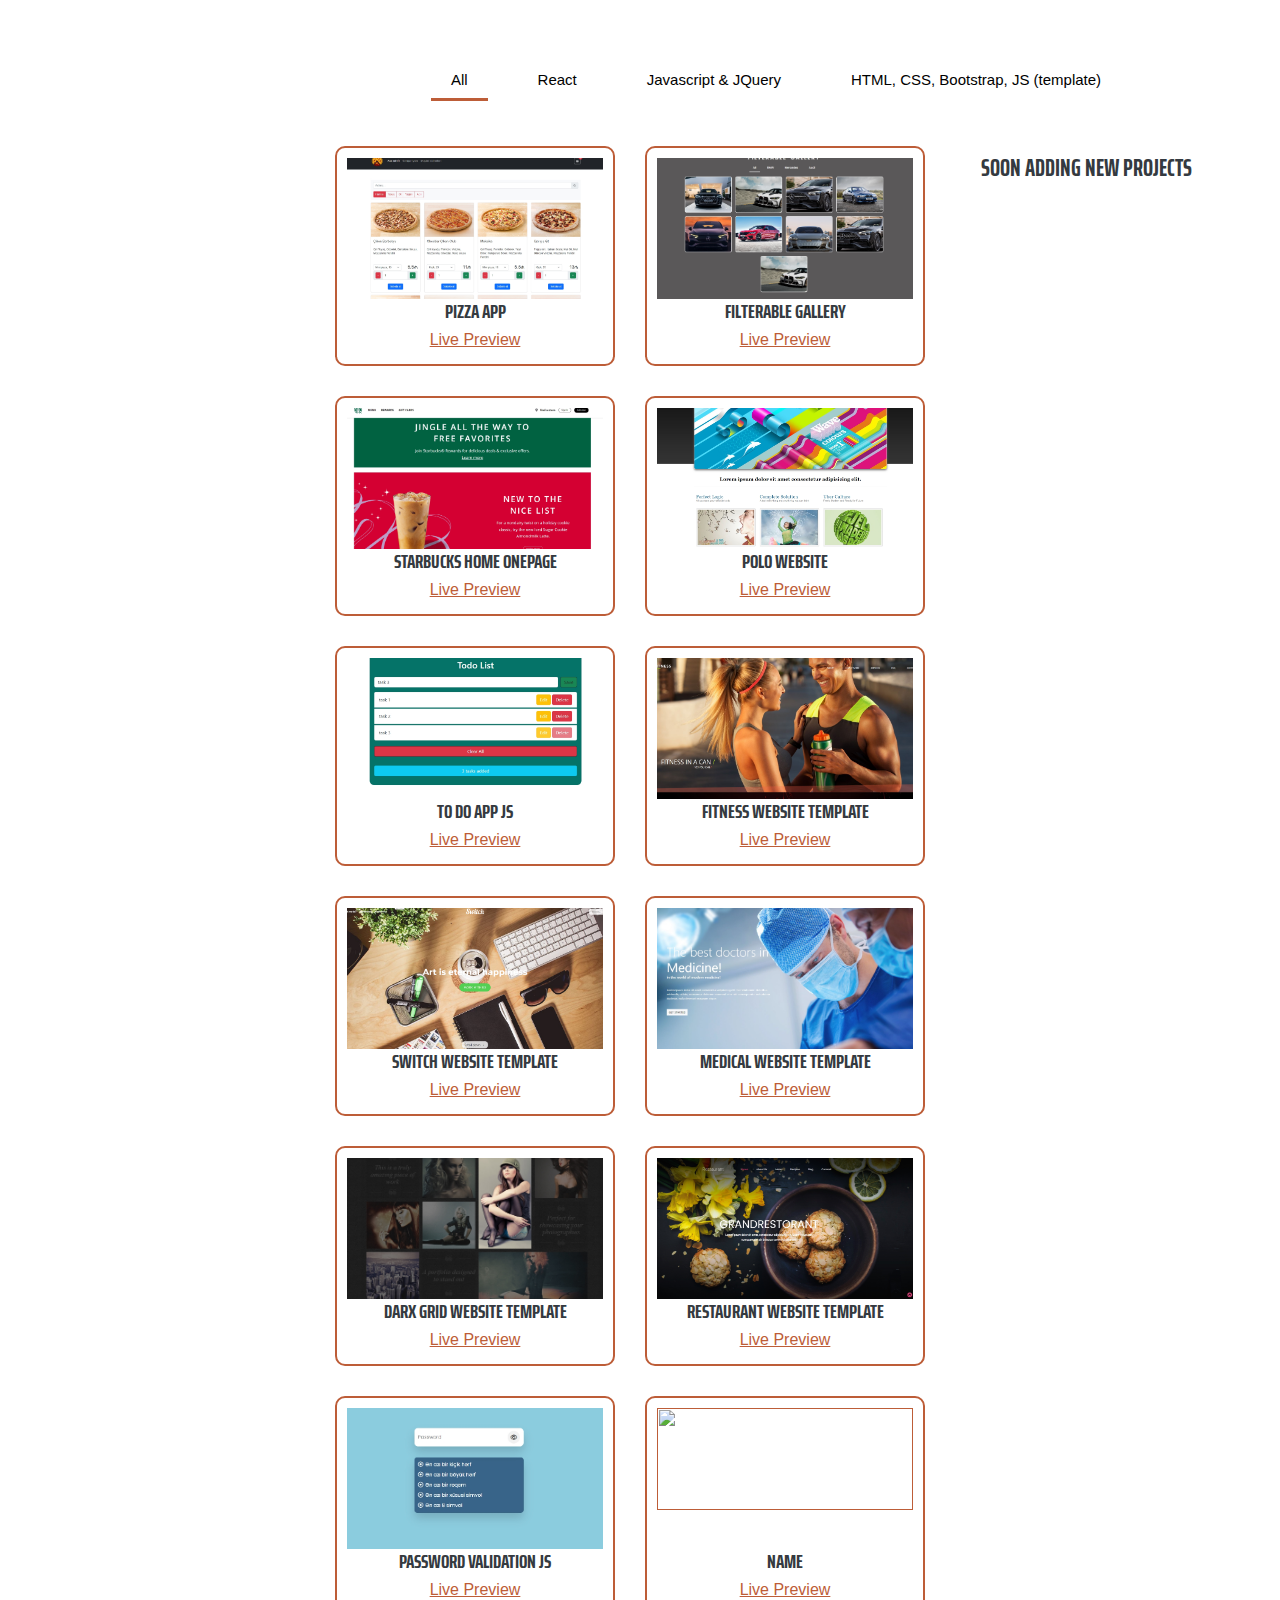
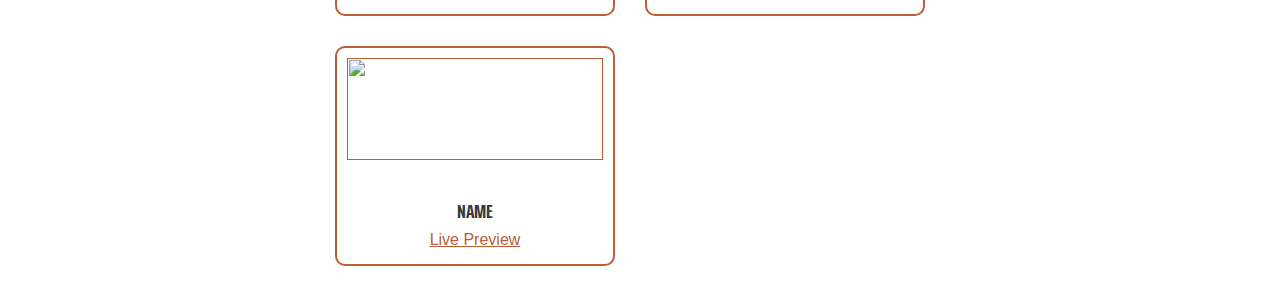
==== commit a14e4b87: "some fixing" ====
--- a/index.html
+++ b/index.html
@@ -12,9 +12,10 @@
         <!-- Google fonts-->
         <link href="https://fonts.googleapis.com/css?family=Saira+Extra+Condensed:500,700" rel="stylesheet" type="text/css" />
         <link href="https://fonts.googleapis.com/css?family=Muli:400,400i,800,800i" rel="stylesheet" type="text/css" />
+        
         <!-- Core theme CSS (includes Bootstrap)-->
         <link href="./assets/css/styles.css" rel="stylesheet" />
-        <link rel="stylesheet" href="./assets/css/projects.css">
+        <link href="./assets/css/style.css" rel="stylesheet" />
     </head>
     <body id="page-top">
         <!-- Navigation-->
@@ -173,19 +174,20 @@
                 </div>
             </section>
             <hr class="m-0" />
+
             <!-- Project-->
             <section class="resume-section" id="projects">
                 <div class="resume-section-content">
                     <h2 class="mb-5">Project & Certifications</h2>
                     <div class="projects">
-                        <div class="menu">
-                            <button class="btn active" data-name="all">All</button>
-                            <button class="btn" data-name="react">React</button>
-                            <button class="btn" data-name="js">Javascript & JQuery</button>
-                            <button class="btn" data-name="html">HTML, CSS, Bootstrap, JS (template)</button>
-                        </div>
-                        <div class="items">
-                            <div class="item react">
+                        <div class="menu button-group filters-button-group">
+                            <button class="button active" data-filter="*">All</button>
+                            <button class="button" data-filter=".react">React</button>
+                            <button class="button" data-filter=".js">Javascript & JQuery</button>
+                            <button class="button" data-filter=".html">HTML, CSS, Bootstrap, JS (template)</button>
+                        </div>
+                        <div class="grid">
+                            <div class="item element-item react " data-category="react">
                                 <img src="./assets/img/react-01.jpg" alt="pizza">
                                 <div class="item-about">
                                     <h5>Pizza App</h5>
@@ -193,70 +195,70 @@
                                 </div>
                              </div>
 
-                            <div class="item js">
+                            <div class="item element-item js" data-category="js">
                                 <img src="./assets/img/js-01.jpg" alt="js">
                                 <div class="item-about">
                                     <h5>Filterable Gallery</h5>
                                     <a target="_blank" href="https://fuadpro.github.io/filterable-gallery/">Live Preview</a>
                                 </div>
                             </div>
-                            <div class="item html">
+                            <div class="item element-item html" data-category="html">
                                 <img src="./assets/img/html-07.jpg" alt="starbucks">
                                 <div class="item-about">
                                     <h5>Starbucks Home OnePage</h5>
                                     <a target="_blank" href="https://fuadpro.github.io/starbucks-homepage-clone/">Live Preview</a>
                                 </div>
                             </div>
-                            <div class="item html">
+                            <div class="item element-item html" data-category="html">
                                 <img src="./assets/img/html-01.jpg" alt="polo">
                                 <div class="item-about">
                                     <h5>Polo Website</h5>
                                     <a target="_blank" href="https://fuadpro.github.io/polo360-template/">Live Preview</a>
                                 </div>
                             </div>
-                            <div class="item js">
+                            <div class="item element-item js" data-category="js">
                                 <img src="./assets/img/js-02.jpg" alt="js">
                                 <div class="item-about">
                                     <h5>To Do App JS</h5>
                                     <a target="_blank" href="https://fuadpro.github.io/projects/todoapp/">Live Preview</a>
                                 </div>
                             </div>
-                            <div class="item html">
+                            <div class="item element-item html">
                                 <img src="./assets/img/html-02.jpg" alt="fitness">
                                 <div class="item-about">
                                     <h5>Fitness Website Template</h5>
                                     <a target="_blank" href="https://fuadpro.github.io/fitness-site-project/">Live Preview</a>
                                 </div>
                             </div>
-                            <div class="item html">
+                            <div class="item element-item html">
                                 <img src="./assets/img/html-03.jpg" alt="switch">
                                 <div class="item-about">
                                     <h5>Switch Website Template</h5>
                                     <a target="_blank" href="https://fuadpro.github.io/Switch-site/">Live Preview</a>
                                 </div>
                             </div>
-                            <div class="item html">
+                            <div class="item element-item html" data-category="html">
                                 <img src="./assets/img/html-04.jpg" alt="medical">
                                 <div class="item-about">
                                     <h5>Medical Website Template</h5>
                                     <a target="_blank" href="https://fuadpro.github.io/medical-site-bootstrap/">Live Preview</a>
                                 </div>
                             </div>
-                            <div class="item html">
+                            <div class="item element-item html" data-category="html">
                                 <img src="./assets/img/html-05.jpg" alt="darx">
                                 <div class="item-about">
                                     <h5>Darx Grid Website Template</h5>
                                     <a target="_blank" href="https://fuadpro.github.io/Darx-site/">Live Preview</a>
                                 </div>
                             </div>
-                            <div class="item html">
+                            <div class="item element-item html" data-category="html">
                                 <img src="./assets/img/html-06.jpg" alt="restaurant">
                                 <div class="item-about">
                                     <h5>Restaurant Website Template</h5>
                                     <a target="_blank" href="https://fuadpro.github.io/Restaurant-site/index.htm">Live Preview</a>
                                 </div>
                             </div>
-                            <div class="item js">
+                            <div class="item element-item js" data-category="js">
                                 <img src="./assets/img/js-03.jpg" alt="pass">
                                 <div class="item-about">
                                     <h5>Password Validation JS</h5>
@@ -266,7 +268,7 @@
 
                             
                            
-                            <div class="item react">
+                            <div class="item element-item react">
                                <a target="_blank"  href=""><img src="./" alt=""></a>
                                <div class="item-about">
                                     <h5>Name</h5>
@@ -275,22 +277,26 @@
                             </div>
                             
                             
-                            <div class="item react">
+                            <div class="item element-item react">
                                 <a target="_blank"  href=""><img src="./" alt=""></a>
                                 <div class="item-about">
                                      <h5>Name</h5>
                                      <a target="_blank" href="">Live Preview</a>
                                  </div>
                              </div>
+                        </div>
+                        <h4 class="mt-5">soon adding new projects </h4>
+                    </div>
+                </div>
+            </section>
 
-                        </div>
-                        <h4 class="mt-5">soon adding new projects </h4>
-                    </div>
-                </div>
-            </section>
         </div>
         <!-- Bootstrap core JS-->
         <script src="https://cdn.jsdelivr.net/npm/bootstrap@5.1.3/dist/js/bootstrap.bundle.min.js"></script>
+        <!-- JQuery JS-->
+        <script src="https://code.jquery.com/jquery-3.1.1.min.js"></script>
+        <!-- Isotope core JS-->
+        <script src="https://unpkg.com/isotope-layout@3/dist/isotope.pkgd.min.js"></script>
         <!-- Core theme JS-->
         <script src="./assets/js/scripts.js"></script>
     </body>
--- a/assets/css/styles.css
+++ b/assets/css/styles.css
@@ -1,57 +1,12 @@
 @charset "UTF-8";
 :root {
-  --bs-blue: #0d6efd;
-  --bs-indigo: #6610f2;
-  --bs-purple: #6f42c1;
-  --bs-pink: #d63384;
-  --bs-red: #dc3545;
-  --bs-orange: #bd5d38;
-  --bs-yellow: #ffc107;
-  --bs-green: #198754;
-  --bs-teal: #20c997;
-  --bs-cyan: #0dcaf0;
-  --bs-white: #fff;
-  --bs-gray: #6c757d;
-  --bs-gray-dark: #343a40;
-  --bs-gray-100: #f8f9fa;
-  --bs-gray-200: #e9ecef;
-  --bs-gray-300: #dee2e6;
-  --bs-gray-400: #ced4da;
-  --bs-gray-500: #adb5bd;
-  --bs-gray-600: #6c757d;
-  --bs-gray-700: #495057;
-  --bs-gray-800: #343a40;
-  --bs-gray-900: #212529;
-  --bs-primary: #bd5d38;
-  --bs-secondary: #6c757d;
-  --bs-success: #198754;
-  --bs-info: #0dcaf0;
-  --bs-warning: #ffc107;
-  --bs-danger: #dc3545;
-  --bs-light: #f8f9fa;
-  --bs-dark: #212529;
   --bs-primary-rgb: 189, 93, 56;
-  --bs-secondary-rgb: 108, 117, 125;
-  --bs-success-rgb: 25, 135, 84;
-  --bs-info-rgb: 13, 202, 240;
-  --bs-warning-rgb: 255, 193, 7;
-  --bs-danger-rgb: 220, 53, 69;
-  --bs-light-rgb: 248, 249, 250;
-  --bs-dark-rgb: 33, 37, 41;
-  --bs-white-rgb: 255, 255, 255;
-  --bs-black-rgb: 0, 0, 0;
-  --bs-body-color-rgb: 33, 37, 41;
-  --bs-body-bg-rgb: 255, 255, 255;
   --bs-font-sans-serif: system-ui, -apple-system, "Segoe UI", Roboto, "Helvetica Neue", Arial, "Noto Sans", "Liberation Sans", sans-serif, "Apple Color Emoji", "Segoe UI Emoji", "Segoe UI Symbol", "Noto Color Emoji";
   --bs-font-monospace: SFMono-Regular, Menlo, Monaco, Consolas, "Liberation Mono", "Courier New", monospace;
-  --bs-gradient: linear-gradient(180deg, rgba(255, 255, 255, 0.15), rgba(255, 255, 255, 0));
   --bs-body-font-family: Muli, -apple-system, BlinkMacSystemFont, Segoe UI, Roboto, Helvetica Neue, Arial, sans-serif, Apple Color Emoji, Segoe UI Emoji, Segoe UI Symbol, Noto Color Emoji;
-  --bs-body-font-size: 1rem;
-  --bs-body-font-weight: 400;
-  --bs-body-line-height: 1.5;
-  --bs-body-color: #212529;
-  --bs-body-bg: #fff;
-}
+}
+@import url("https://fonts.googleapis.com/css2?family=Poppins:wght@100;200;300;400;500;600;700;800;900&display=swap");
+
 *,*::before,*::after {
   box-sizing: border-box;
 }
@@ -69,8 +24,6 @@
   color: var(--bs-body-color);
   text-align: var(--bs-body-text-align);
   background-color: var(--bs-body-bg);
-  -webkit-text-size-adjust: 100%;
-  -webkit-tap-highlight-color: rgba(0, 0, 0, 0);
   overflow-x: hidden;
 }
 hr {
@@ -11302,118 +11255,3 @@
   line-height: 1;
 }
 
-p.lead {
-  font-size: 1.15rem;
-  font-weight: 400;
-}
-
-.subheading {
-  font-family: "Saira Extra Condensed", -apple-system, BlinkMacSystemFont, "Segoe UI", Roboto, "Helvetica Neue", Arial, sans-serif, "Apple Color Emoji", "Segoe UI Emoji", "Segoe UI Symbol", "Noto Color Emoji";
-  text-transform: uppercase;
-  font-weight: 500;
-  font-size: 1.5rem;
-}
-
-#sideNav {
-  padding-left: 1rem;
-  padding-right: 1rem;
-}
-#sideNav .navbar-nav .nav-item .nav-link {
-  font-weight: 800;
-  letter-spacing: 0.05rem;
-  text-transform: uppercase;
-}
-#sideNav .navbar-toggler:focus {
-  outline-color: #d48a6e;
-}
-
-@media (min-width: 992px) {
-  #sideNav {
-    padding-left: 0;
-    padding-right: 0;
-    text-align: center;
-    position: fixed;
-    top: 0;
-    left: 0;
-    display: flex;
-    flex-direction: column;
-    width: 17rem;
-    height: 100vh;
-  }
-  #sideNav .navbar-brand {
-    display: flex;
-    margin: auto auto 0;
-    padding: 0.5rem;
-  }
-  #sideNav .navbar-brand .img-profile {
-    max-width: 10rem;
-    max-height: 10rem;
-    border: 0.5rem solid rgba(255, 255, 255, 0.2);
-  }
-  #sideNav .navbar-collapse {
-    display: flex;
-    align-items: flex-start;
-    flex-grow: 0;
-    width: 100%;
-    margin-bottom: auto;
-  }
-  #sideNav .navbar-collapse .navbar-nav {
-    flex-direction: column;
-    width: 100%;
-  }
-  #sideNav .navbar-collapse .navbar-nav .nav-item {
-    display: block;
-  }
-  #sideNav .navbar-collapse .navbar-nav .nav-item .nav-link {
-    display: block;
-  }
-}
-.social-icons .social-icon {
-  display: inline-flex;
-  align-items: center;
-  justify-content: center;
-  height: 3.5rem;
-  width: 3.5rem;
-  background-color: #495057;
-  color: #fff;
-  border-radius: 100%;
-  font-size: 1.5rem;
-  margin-right: 1.5rem;
-}
-.social-icons .social-icon:last-child {
-  margin-right: 0;
-}
-.social-icons .social-icon:hover {
-  background-color: #bd5d38;
-}
-
-.dev-icons {
-  font-size: 3rem;
-}
-
-section.resume-section {
-  display: flex;
-  align-items: center;
-  padding-left: 1rem;
-  padding-right: 1rem;
-  padding-top: 5rem;
-  padding-bottom: 5rem;
-  max-width: 75rem;
-}
-section.resume-section .resume-section-content {
-  width: 100%;
-}
-
-@media (min-width: 768px) {
-  section.resume-section {
-    min-height: 100vh;
-  }
-}
-@media (min-width: 992px) {
-  section.resume-section {
-    padding-left: 3rem;
-    padding-right: 3rem;
-    padding-top: 5rem;
-    padding-bottom: 5rem;
-  }
-}--- a/assets/css/style.css
+++ b/assets/css/style.css
@@ -0,0 +1,169 @@
+p.lead {
+    font-size: 1.15rem;
+    font-weight: 400;
+}
+.subheading {
+    font-family: "Saira Extra Condensed", -apple-system, BlinkMacSystemFont, "Segoe UI", Roboto, "Helvetica Neue", Arial, sans-serif, "Apple Color Emoji", "Segoe UI Emoji", "Segoe UI Symbol", "Noto Color Emoji";
+    text-transform: uppercase;
+    font-weight: 500;
+    font-size: 1.5rem;
+}
+#sideNav {
+    padding-left: 1rem;
+    padding-right: 1rem;
+}
+#sideNav .navbar-nav .nav-item .nav-link {
+    font-weight: 800;
+    letter-spacing: 0.05rem;
+    text-transform: uppercase;
+}
+#sideNav .navbar-toggler:focus {
+    outline-color: #d48a6e;
+}
+@media (min-width: 992px) {
+    #sideNav {
+        padding-left: 0;
+        padding-right: 0;
+        text-align: center;
+        position: fixed;
+        top: 0;
+        left: 0;
+        display: flex;
+        flex-direction: column;
+        width: 17rem;
+        height: 100vh;
+    }
+    #sideNav .navbar-brand {
+        display: flex;
+        margin: auto auto 0;
+        padding: 0.5rem;
+    }
+    #sideNav .navbar-brand .img-profile {
+        max-width: 10rem;
+        max-height: 10rem;
+        border: 0.5rem solid rgba(255, 255, 255, 0.2);
+    }
+    #sideNav .navbar-collapse {
+        display: flex;
+        align-items: flex-start;
+        flex-grow: 0;
+        width: 100%;
+        margin-bottom: auto;
+    }
+    #sideNav .navbar-collapse .navbar-nav {
+        flex-direction: column;
+        width: 100%;
+    }
+    #sideNav .navbar-collapse .navbar-nav .nav-item {
+        display: block;
+    }
+    #sideNav .navbar-collapse .navbar-nav .nav-item .nav-link {
+        display: block;
+    }
+}
+
+.social-icons .social-icon {
+    display: inline-flex;
+    align-items: center;
+    justify-content: center;
+    height: 3.5rem;
+    width: 3.5rem;
+    background-color: #495057;
+    color: #fff;
+    border-radius: 100%;
+    font-size: 1.5rem;
+    margin-right: 1.5rem;
+    transition: .5s;
+}
+.social-icons .social-icon:last-child {
+    margin-right: 0;
+}
+.social-icons .social-icon:hover {
+    background-color: #bd5d38;
+}
+.dev-icons {
+    font-size: 3.5rem;
+    transition: .5s;
+}
+.dev-icons li:hover{
+    color: #bd5d38;
+}
+section.resume-section {
+    padding-left: 1rem;
+    padding-right: 1rem;
+    padding-top: 1rem;
+    padding-bottom: 1rem;
+}
+
+@media (min-width: 992px) {
+    section.resume-section {
+        padding-left: 3rem;
+        padding-right: 3rem;
+        padding-top: 5rem;
+        padding-bottom: 5rem;
+    }
+}
+
+/* Projects  */
+.projects {
+    margin: 0 auto;
+    text-align: center;
+    margin: 0;
+    padding: 0;
+    box-sizing: border-box;
+    font-family: "Poppins", sans-serif;
+}
+
+.projects .menu {
+    display: flex;
+    justify-content: center;
+    align-items: center;
+    flex-wrap: wrap;
+    gap: 0 20px;
+    margin-bottom: 25px;
+}
+
+.projects .menu .button {
+    font-size: 15px;
+    font-weight: 500;
+    background-color: transparent;
+    border: none;
+    padding: 10px 20px;
+    margin: 5px;
+    border-bottom: 3px solid transparent;
+    transition: 0.5s;
+    cursor: pointer;
+}
+
+.projects .menu .button:hover,
+.projects .menu .button.active {
+    border-bottom: 3px solid #bd5d38;
+}
+
+.element-item {
+    position: relative;
+    float: left;
+    width: 280px;
+    height: 220px;
+    margin: 15px;
+    padding: 10px;
+    border: 2px solid #bd5d38;
+    border-radius: 10px;
+    overflow: hidden;
+}
+
+.element-item>* {
+    margin: 0;
+    padding: 0;
+}
+
+.projects .item img {
+    width: 100%;
+    height: 72%;
+    object-fit: cover;
+    transition: .5s;
+}
+
+.projects .item:hover img {
+    transform: scale(0.8);
+}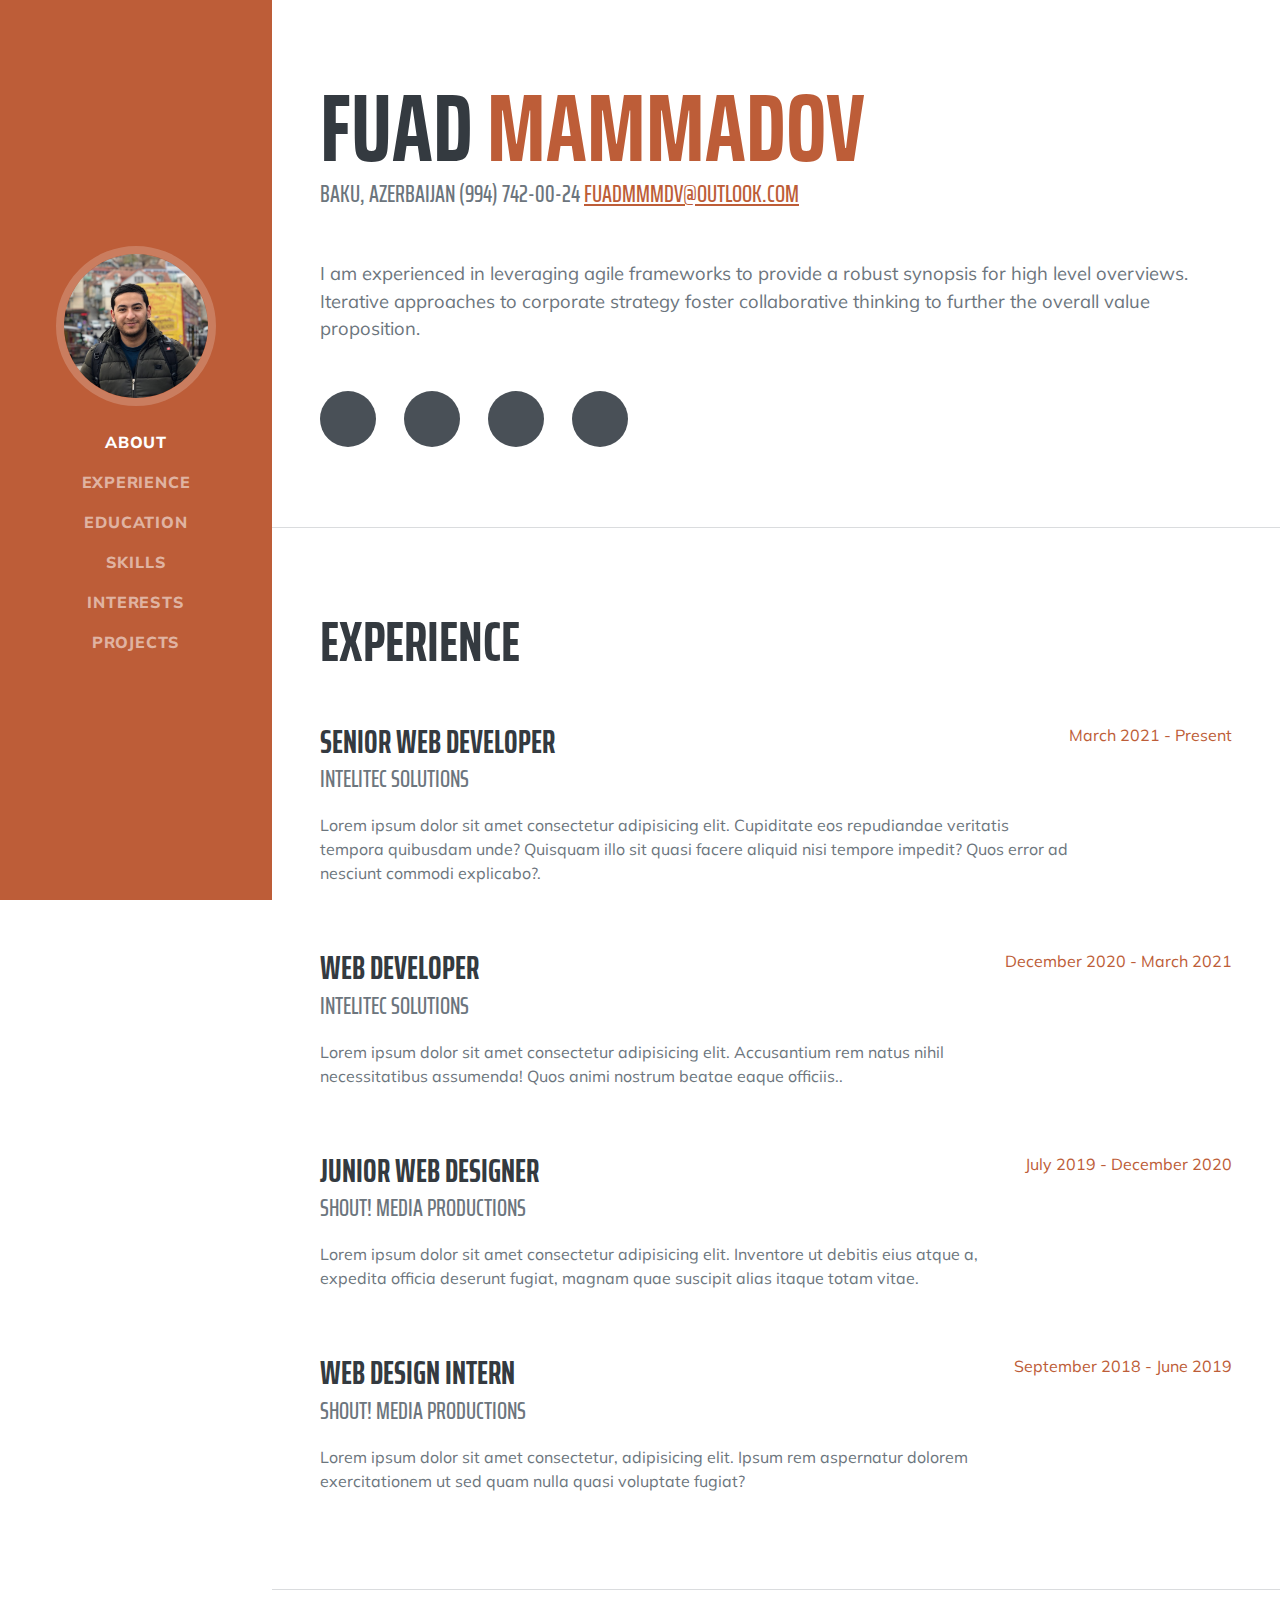
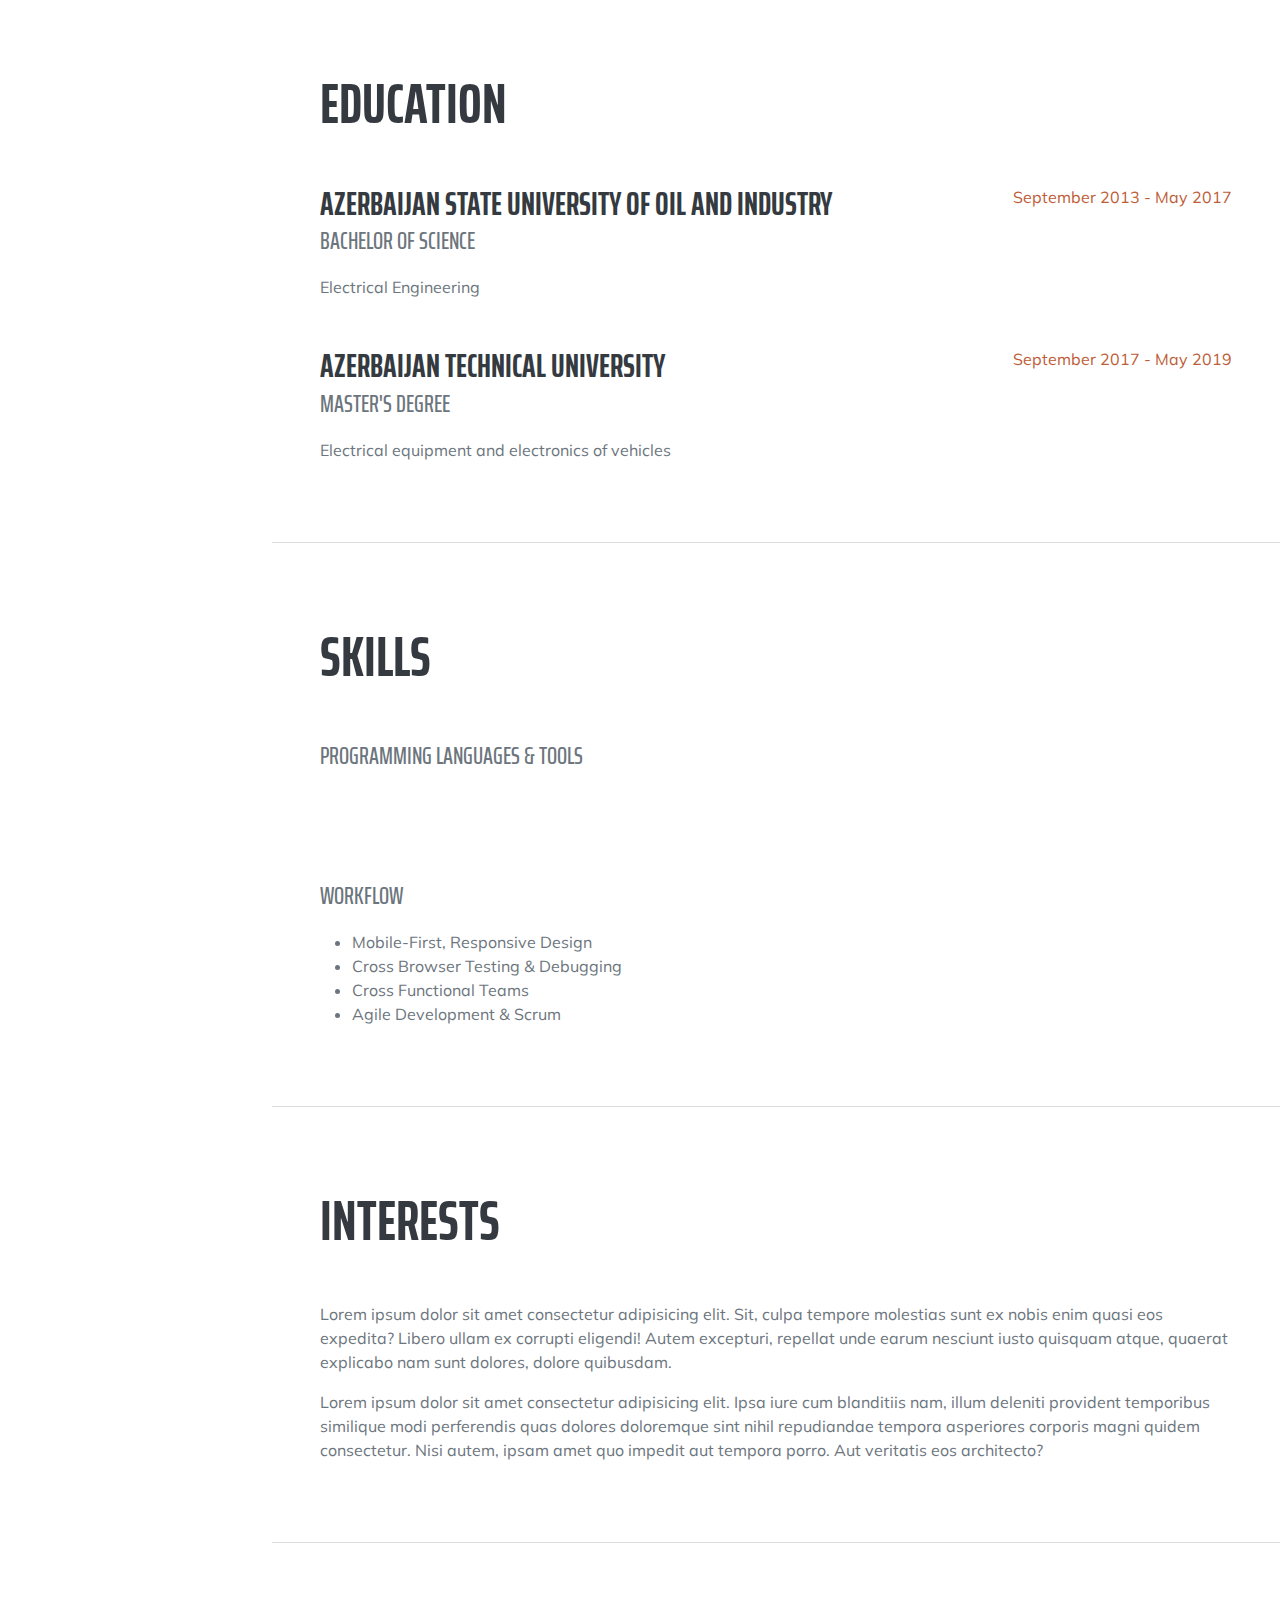
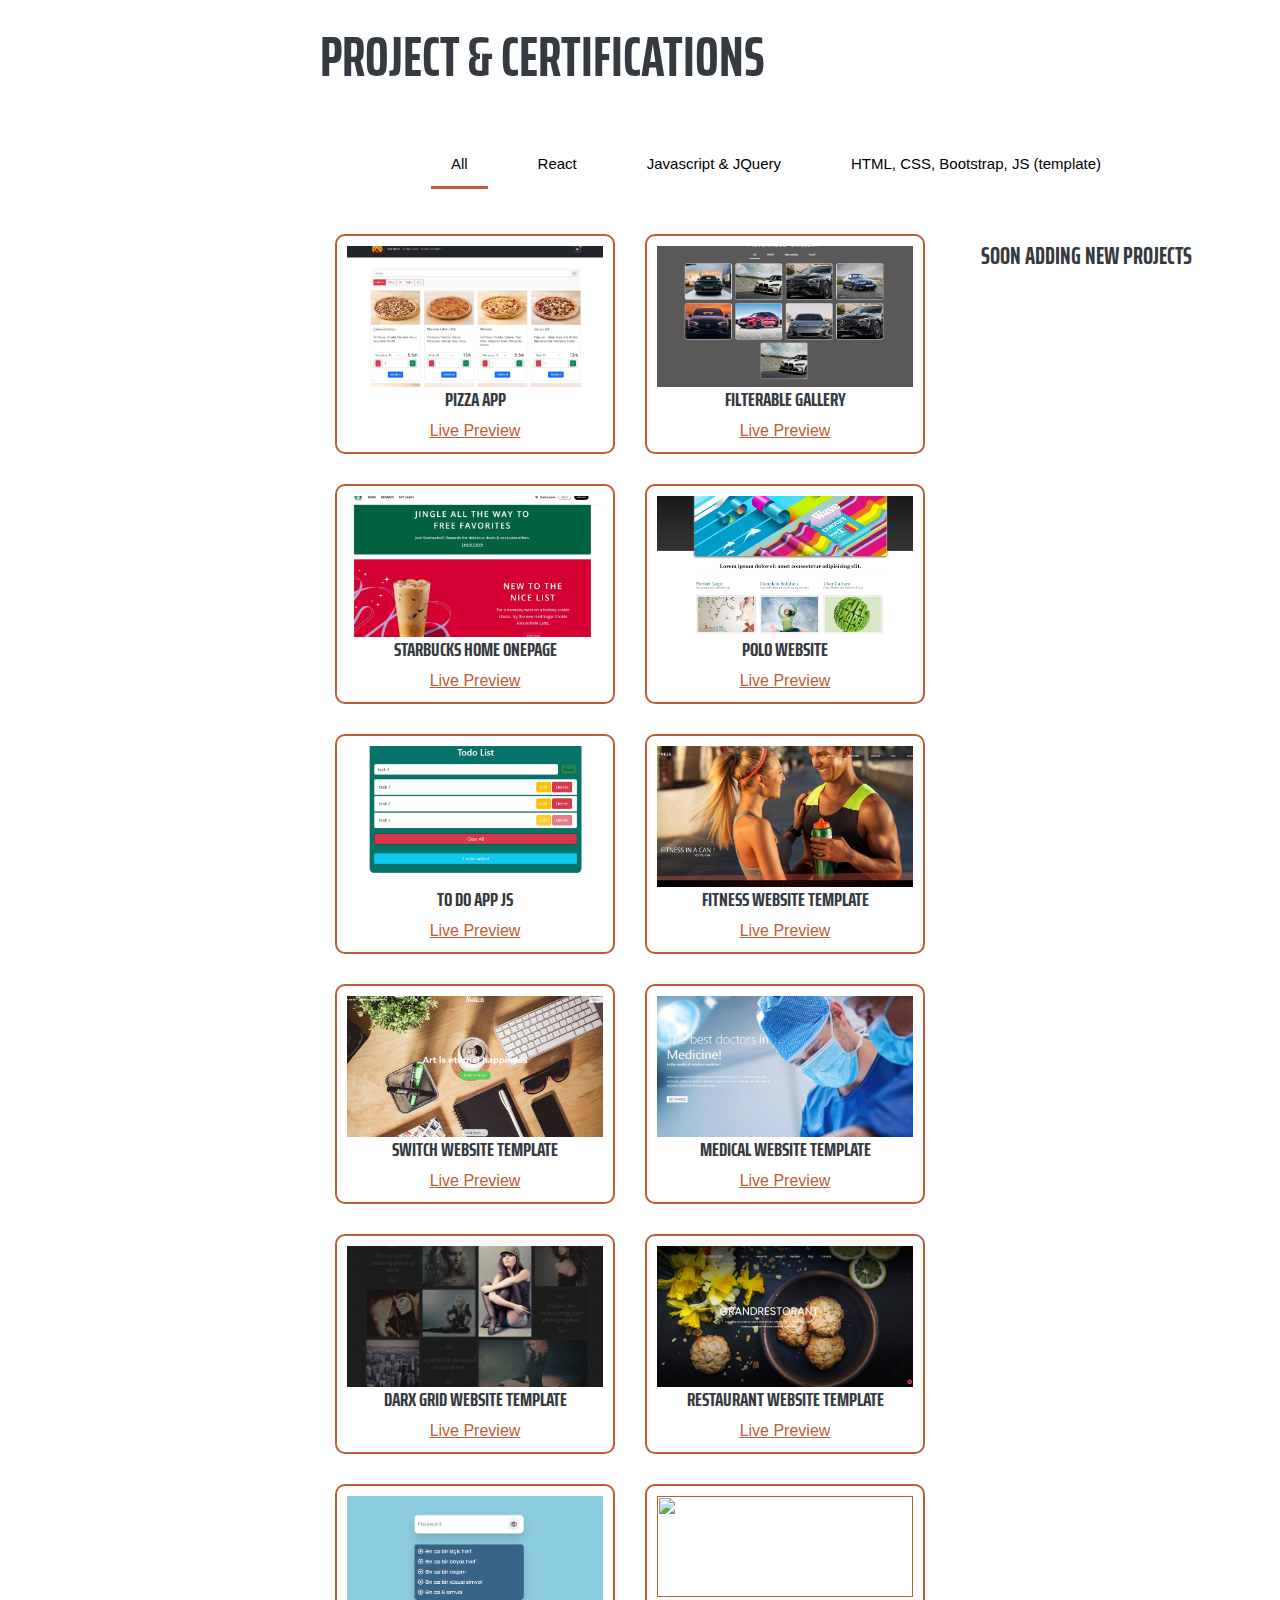
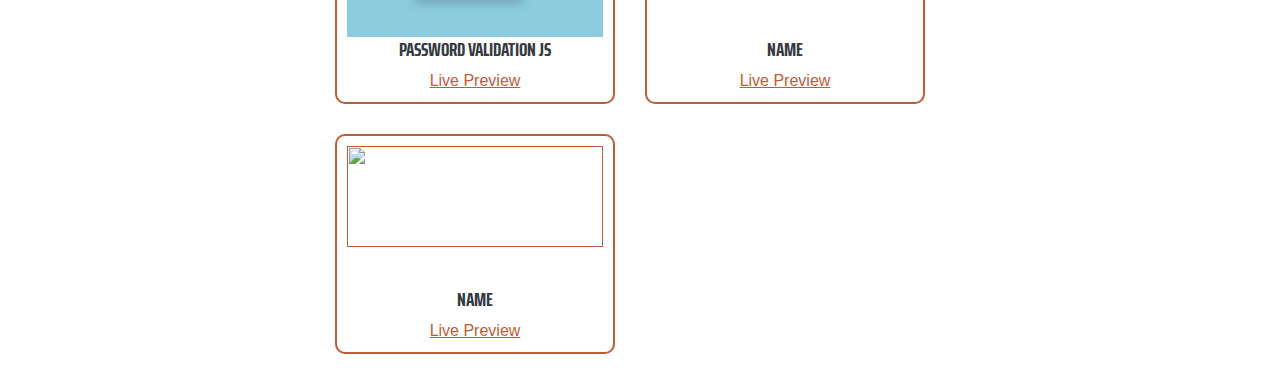
==== commit 70e7c1cb: "some fixing" ====
--- a/index.html
+++ b/index.html
@@ -12,10 +12,8 @@
         <!-- Google fonts-->
         <link href="https://fonts.googleapis.com/css?family=Saira+Extra+Condensed:500,700" rel="stylesheet" type="text/css" />
         <link href="https://fonts.googleapis.com/css?family=Muli:400,400i,800,800i" rel="stylesheet" type="text/css" />
-        
         <!-- Core theme CSS (includes Bootstrap)-->
         <link href="./assets/css/styles.css" rel="stylesheet" />
-        <link href="./assets/css/style.css" rel="stylesheet" />
     </head>
     <body id="page-top">
         <!-- Navigation-->
@@ -174,7 +172,7 @@
                 </div>
             </section>
             <hr class="m-0" />
-
+            
             <!-- Project-->
             <section class="resume-section" id="projects">
                 <div class="resume-section-content">
--- a/assets/css/styles.css
+++ b/assets/css/styles.css
@@ -1,9 +1,56 @@
 @charset "UTF-8";
 :root {
+  --bs-blue: #0d6efd;
+  --bs-indigo: #6610f2;
+  --bs-purple: #6f42c1;
+  --bs-pink: #d63384;
+  --bs-red: #dc3545;
+  --bs-orange: #bd5d38;
+  --bs-yellow: #ffc107;
+  --bs-green: #198754;
+  --bs-teal: #20c997;
+  --bs-cyan: #0dcaf0;
+  --bs-white: #fff;
+  --bs-gray: #6c757d;
+  --bs-gray-dark: #343a40;
+  --bs-gray-100: #f8f9fa;
+  --bs-gray-200: #e9ecef;
+  --bs-gray-300: #dee2e6;
+  --bs-gray-400: #ced4da;
+  --bs-gray-500: #adb5bd;
+  --bs-gray-600: #6c757d;
+  --bs-gray-700: #495057;
+  --bs-gray-800: #343a40;
+  --bs-gray-900: #212529;
+  --bs-primary: #bd5d38;
+  --bs-secondary: #6c757d;
+  --bs-success: #198754;
+  --bs-info: #0dcaf0;
+  --bs-warning: #ffc107;
+  --bs-danger: #dc3545;
+  --bs-light: #f8f9fa;
+  --bs-dark: #212529;
   --bs-primary-rgb: 189, 93, 56;
+  --bs-secondary-rgb: 108, 117, 125;
+  --bs-success-rgb: 25, 135, 84;
+  --bs-info-rgb: 13, 202, 240;
+  --bs-warning-rgb: 255, 193, 7;
+  --bs-danger-rgb: 220, 53, 69;
+  --bs-light-rgb: 248, 249, 250;
+  --bs-dark-rgb: 33, 37, 41;
+  --bs-white-rgb: 255, 255, 255;
+  --bs-black-rgb: 0, 0, 0;
+  --bs-body-color-rgb: 33, 37, 41;
+  --bs-body-bg-rgb: 255, 255, 255;
   --bs-font-sans-serif: system-ui, -apple-system, "Segoe UI", Roboto, "Helvetica Neue", Arial, "Noto Sans", "Liberation Sans", sans-serif, "Apple Color Emoji", "Segoe UI Emoji", "Segoe UI Symbol", "Noto Color Emoji";
   --bs-font-monospace: SFMono-Regular, Menlo, Monaco, Consolas, "Liberation Mono", "Courier New", monospace;
+  --bs-gradient: linear-gradient(180deg, rgba(255, 255, 255, 0.15), rgba(255, 255, 255, 0));
   --bs-body-font-family: Muli, -apple-system, BlinkMacSystemFont, Segoe UI, Roboto, Helvetica Neue, Arial, sans-serif, Apple Color Emoji, Segoe UI Emoji, Segoe UI Symbol, Noto Color Emoji;
+  --bs-body-font-size: 1rem;
+  --bs-body-font-weight: 400;
+  --bs-body-line-height: 1.5;
+  --bs-body-color: #212529;
+  --bs-body-bg: #fff;
 }
 @import url("https://fonts.googleapis.com/css2?family=Poppins:wght@100;200;300;400;500;600;700;800;900&display=swap");
 
@@ -24,6 +71,8 @@
   color: var(--bs-body-color);
   text-align: var(--bs-body-text-align);
   background-color: var(--bs-body-bg);
+  -webkit-text-size-adjust: 100%;
+  -webkit-tap-highlight-color: rgba(0, 0, 0, 0);
   overflow-x: hidden;
 }
 hr {
@@ -11255,3 +11304,153 @@
   line-height: 1;
 }
 
+p.lead {
+  font-size: 1.15rem;
+  font-weight: 400;
+}
+
+.subheading {
+  font-family: "Saira Extra Condensed", -apple-system, BlinkMacSystemFont, "Segoe UI", Roboto, "Helvetica Neue", Arial, sans-serif, "Apple Color Emoji", "Segoe UI Emoji", "Segoe UI Symbol", "Noto Color Emoji";
+  text-transform: uppercase;
+  font-weight: 500;
+  font-size: 1.5rem;
+}
+
+#sideNav {
+  padding-left: 1rem;
+  padding-right: 1rem;
+}
+#sideNav .navbar-nav .nav-item .nav-link {
+  font-weight: 800;
+  letter-spacing: 0.05rem;
+  text-transform: uppercase;
+}
+#sideNav .navbar-toggler:focus {
+  outline-color: #d48a6e;
+}
+
+@media (min-width: 992px) {
+  #sideNav {
+    padding-left: 0;
+    padding-right: 0;
+    text-align: center;
+    position: fixed;
+    top: 0;
+    left: 0;
+    display: flex;
+    flex-direction: column;
+    width: 17rem;
+    height: 100vh;
+  }
+  #sideNav .navbar-brand {
+    display: flex;
+    margin: auto auto 0;
+    padding: 0.5rem;
+  }
+  #sideNav .navbar-brand .img-profile {
+    max-width: 10rem;
+    max-height: 10rem;
+    border: 0.5rem solid rgba(255, 255, 255, 0.2);
+  }
+  #sideNav .navbar-collapse {
+    display: flex;
+    align-items: flex-start;
+    flex-grow: 0;
+    width: 100%;
+    margin-bottom: auto;
+  }
+  #sideNav .navbar-collapse .navbar-nav {
+    flex-direction: column;
+    width: 100%;
+  }
+  #sideNav .navbar-collapse .navbar-nav .nav-item {
+    display: block;
+  }
+  #sideNav .navbar-collapse .navbar-nav .nav-item .nav-link {
+    display: block;
+  }
+}
+.social-icons .social-icon {
+  display: inline-flex;
+  align-items: center;
+  justify-content: center;
+  height: 3.5rem;
+  width: 3.5rem;
+  background-color: #495057;
+  color: #fff;
+  border-radius: 100%;
+  font-size: 1.5rem;
+  margin-right: 1.5rem;
+}
+.social-icons .social-icon:last-child {
+  margin-right: 0;
+}
+.social-icons .social-icon:hover {
+  background-color: #bd5d38;
+}
+
+.dev-icons {
+  font-size: 3rem;
+}
+section.resume-section{
+  padding-left: 1rem;
+    padding-right: 1rem;
+    padding-top: 1rem;
+    padding-bottom: 1rem;
+}
+@media (min-width: 992px) {
+  section.resume-section {
+    padding-left: 3rem;
+    padding-right: 3rem;
+    padding-top: 5rem;
+    padding-bottom: 5rem;
+  }
+}
+
+/* Projects  */
+.projects {
+  margin: 0 auto;
+  text-align: center;
+  margin: 0; padding: 0; box-sizing: border-box; font-family: "Poppins", sans-serif;
+}
+
+.projects .menu { display: flex; justify-content: center; align-items: center; flex-wrap: wrap; gap: 0 20px; margin-bottom: 25px;}
+
+.projects .menu .button {
+  font-size: 15px;
+  font-weight: 500;
+  background-color: transparent;
+  border: none;
+  padding: 10px 20px;
+  margin: 5px;
+  border-bottom: 3px solid transparent;
+  transition: 0.5s;
+  cursor: pointer;
+}
+.projects .menu .button:hover, .projects .menu .button.active {
+  border-bottom: 3px solid #bd5d38;
+}
+.element-item {
+  position: relative;
+  float: left;
+  width: 280px;
+  height: 220px;
+  margin: 15px;
+  padding: 10px;
+  border: 2px solid #bd5d38;
+  border-radius: 10px;
+  overflow: hidden;
+}
+.element-item > * {
+  margin: 0;
+  padding: 0;
+}
+.projects .item img {
+  width: 100%;
+  height: 72%;
+  object-fit: cover;
+  transition: .5s;
+}
+.projects .item:hover img{
+  transform: scale(0.8);
+}
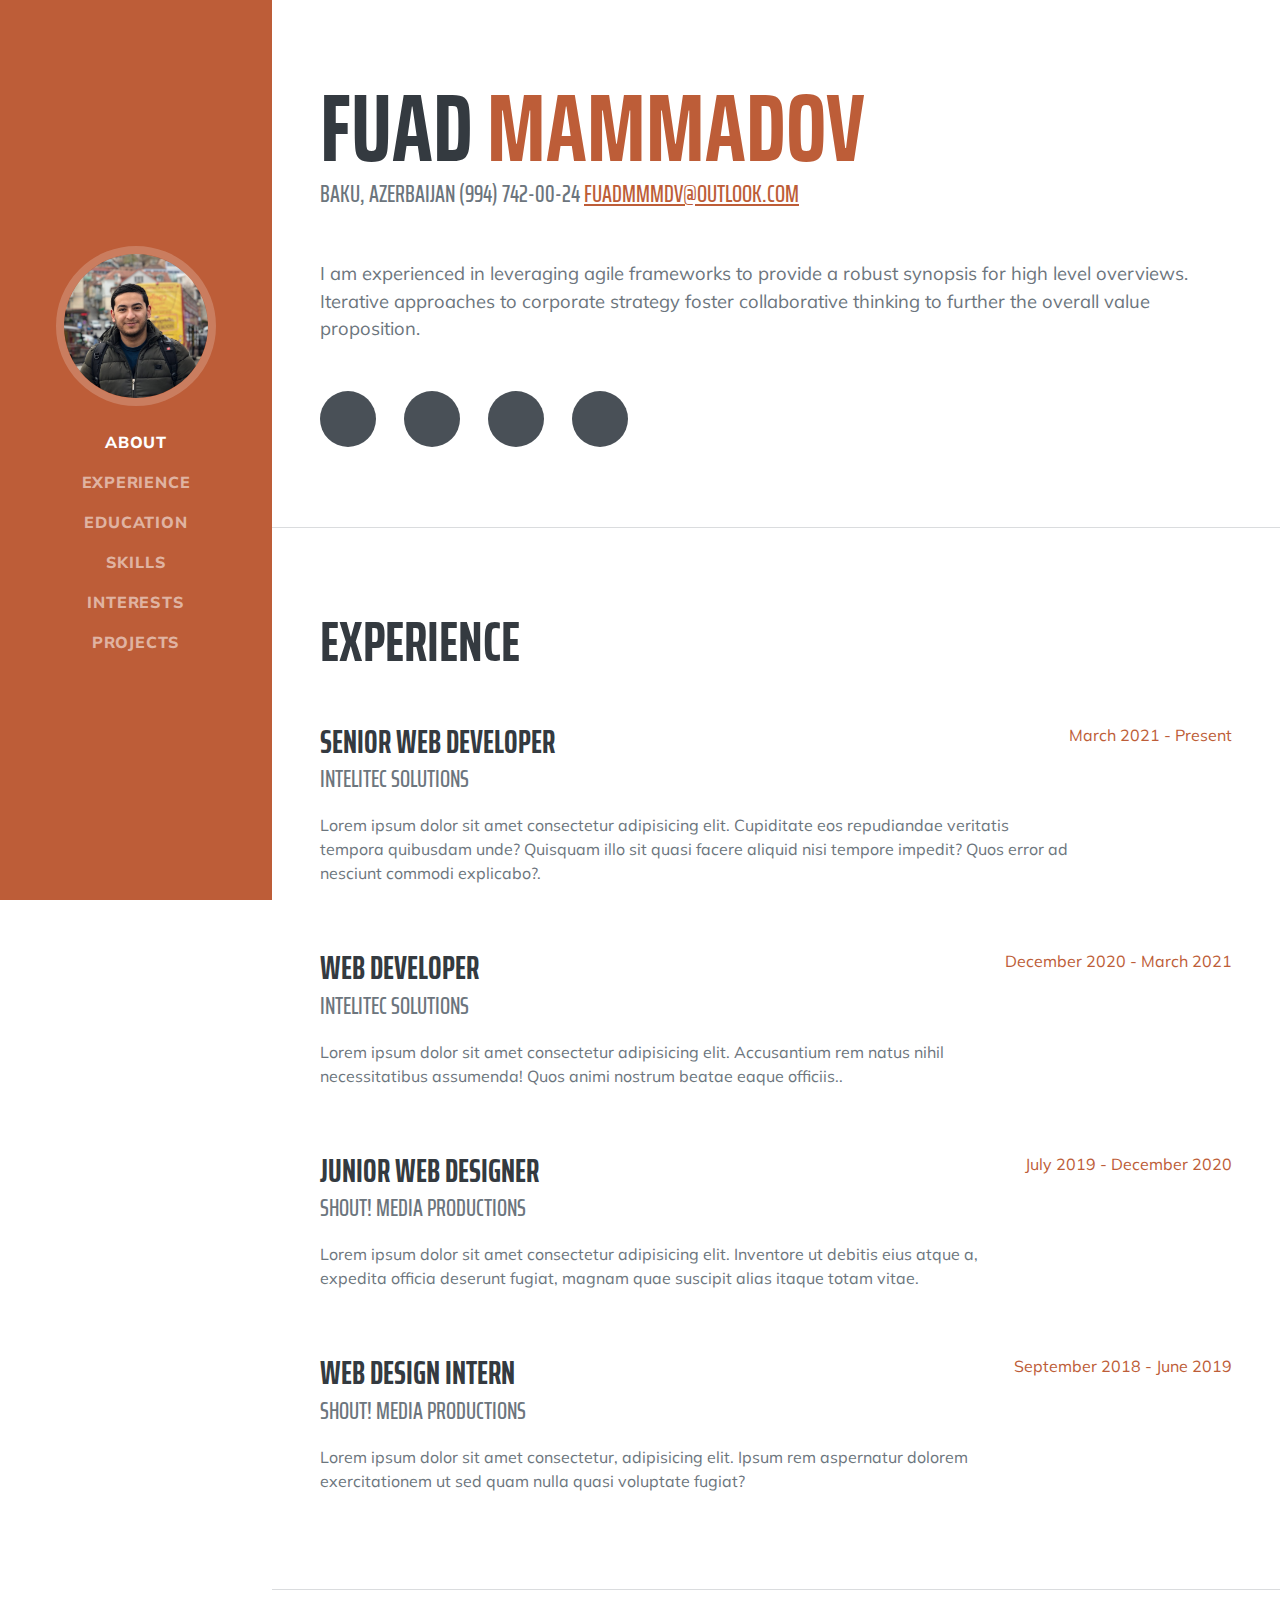
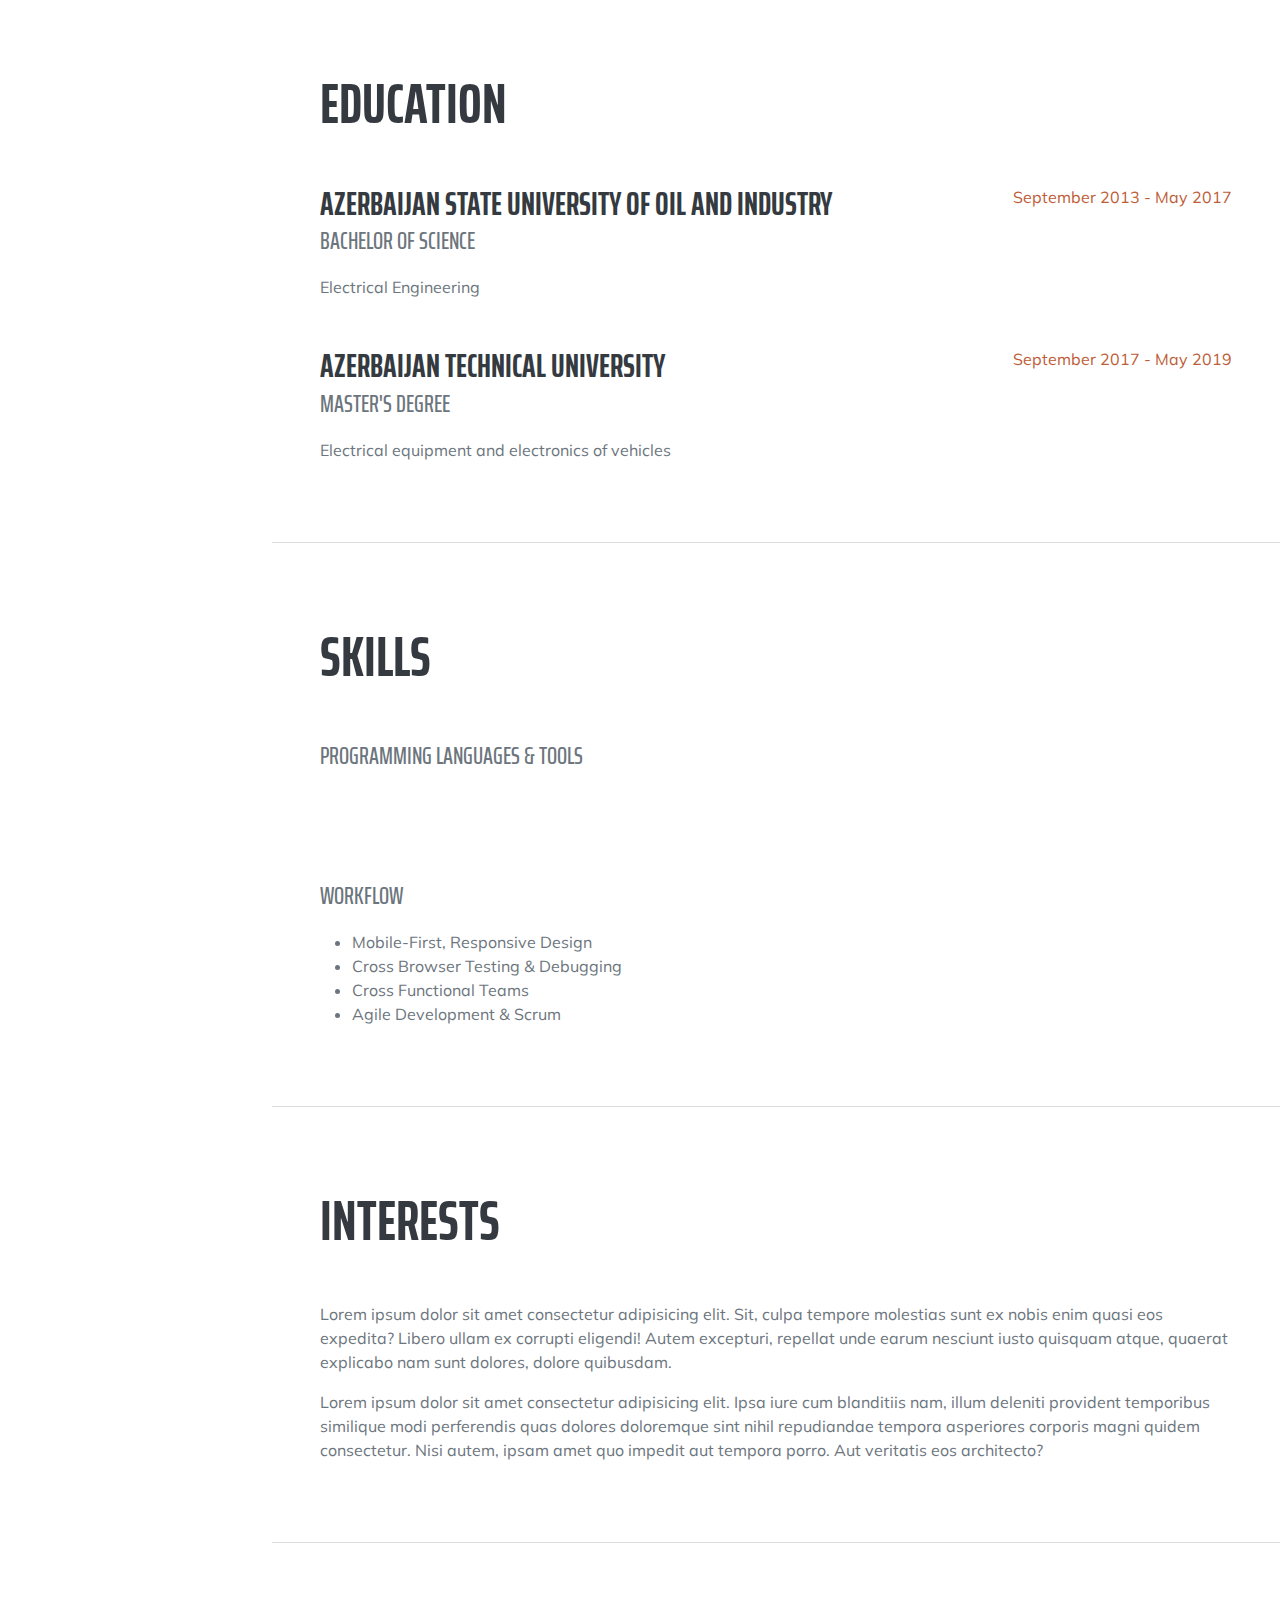
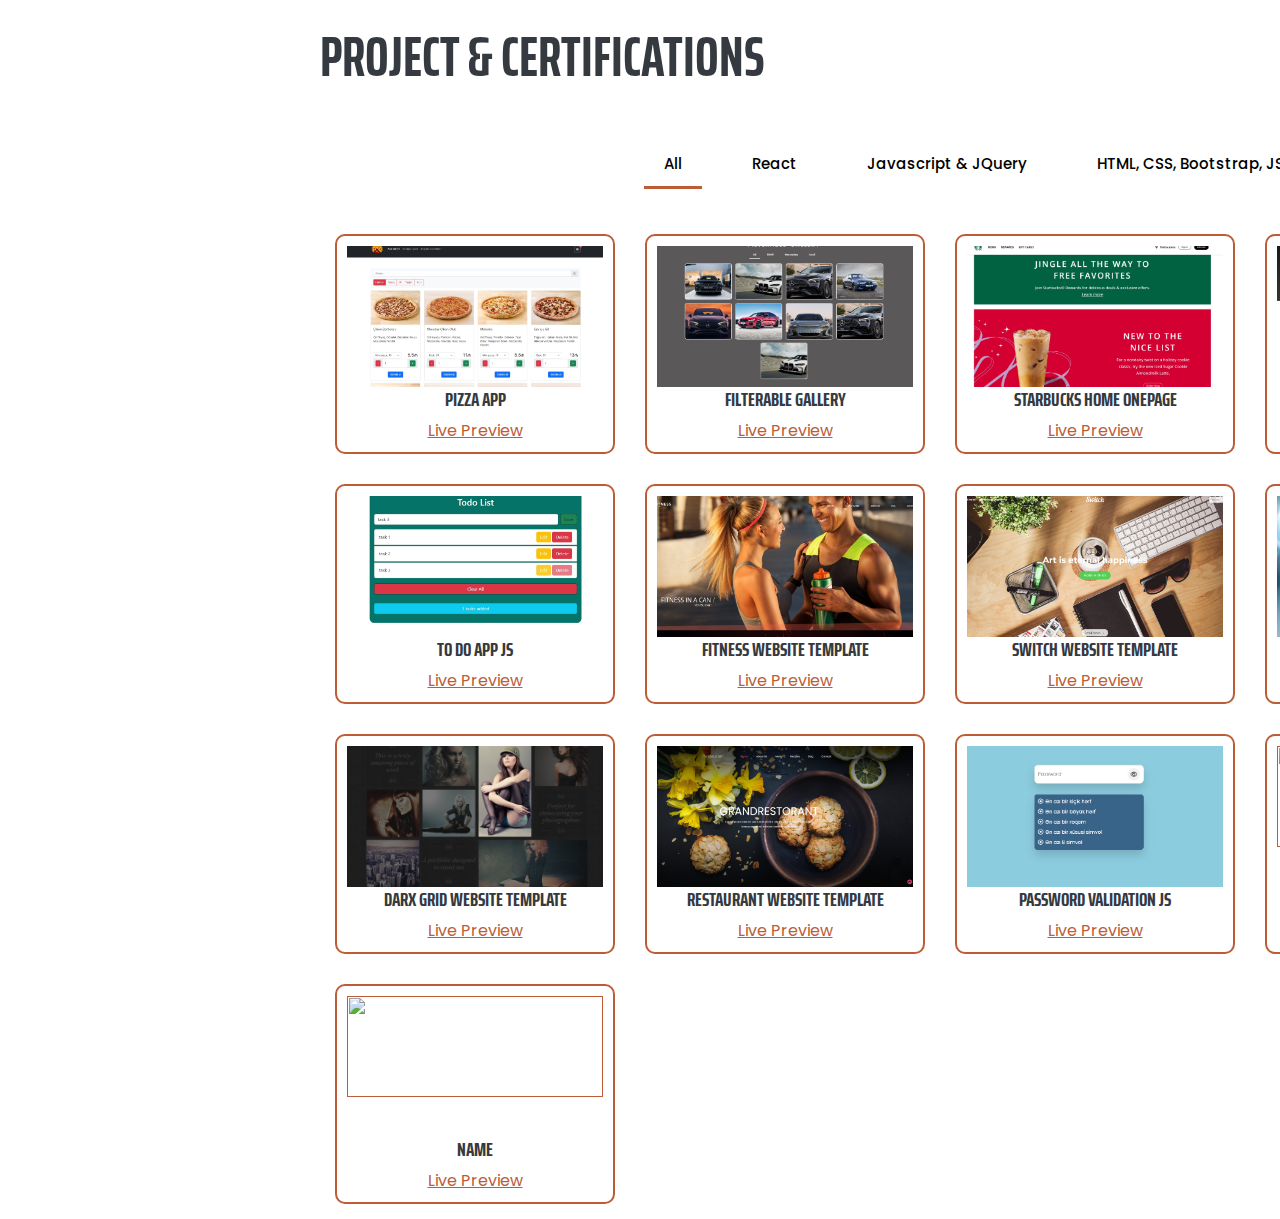
==== commit f965d863: "some fixing" ====
--- a/index.html
+++ b/index.html
@@ -14,6 +14,7 @@
         <link href="https://fonts.googleapis.com/css?family=Muli:400,400i,800,800i" rel="stylesheet" type="text/css" />
         <!-- Core theme CSS (includes Bootstrap)-->
         <link href="./assets/css/styles.css" rel="stylesheet" />
+        <link rel="stylesheet" href="./assets/css/projects.css">
     </head>
     <body id="page-top">
         <!-- Navigation-->
@@ -172,7 +173,6 @@
                 </div>
             </section>
             <hr class="m-0" />
-            
             <!-- Project-->
             <section class="resume-section" id="projects">
                 <div class="resume-section-content">
--- a/assets/css/projects.css
+++ b/assets/css/projects.css
@@ -0,0 +1,48 @@
+@import url("https://fonts.googleapis.com/css2?family=Poppins:wght@100;200;300;400;500;600;700;800;900&display=swap");
+
+.projects {
+  width: 1400px;
+  margin: 0 auto;
+  text-align: center;
+  margin: 0; padding: 0; box-sizing: border-box; font-family: "Poppins", sans-serif;
+}
+
+.projects .menu { display: flex; justify-content: center; align-items: center; flex-wrap: wrap; gap: 0 20px; margin-bottom: 25px;}
+
+.projects .menu .button {
+  font-size: 15px;
+  font-weight: 500;
+  background-color: transparent;
+  border: none;
+  padding: 10px 20px;
+  border-bottom: 3px solid transparent;
+  transition: 0.5s;
+  cursor: pointer;
+}
+.projects .menu .button:hover, .projects .menu .button.active {
+  border-bottom: 3px solid #bd5d38;
+}
+.element-item {
+  position: relative;
+  float: left;
+  width: 280px;
+  height: 220px;
+  margin: 15px;
+  padding: 10px;
+  border: 2px solid #bd5d38;
+  border-radius: 10px;
+  overflow: hidden;
+}
+.element-item > * {
+  margin: 0;
+  padding: 0;
+}
+.projects .item img {
+  width: 100%;
+  height: 72%;
+  object-fit: cover;
+  transition: .5s;
+}
+.projects .item:hover img{
+  transform: scale(0.8);
+}
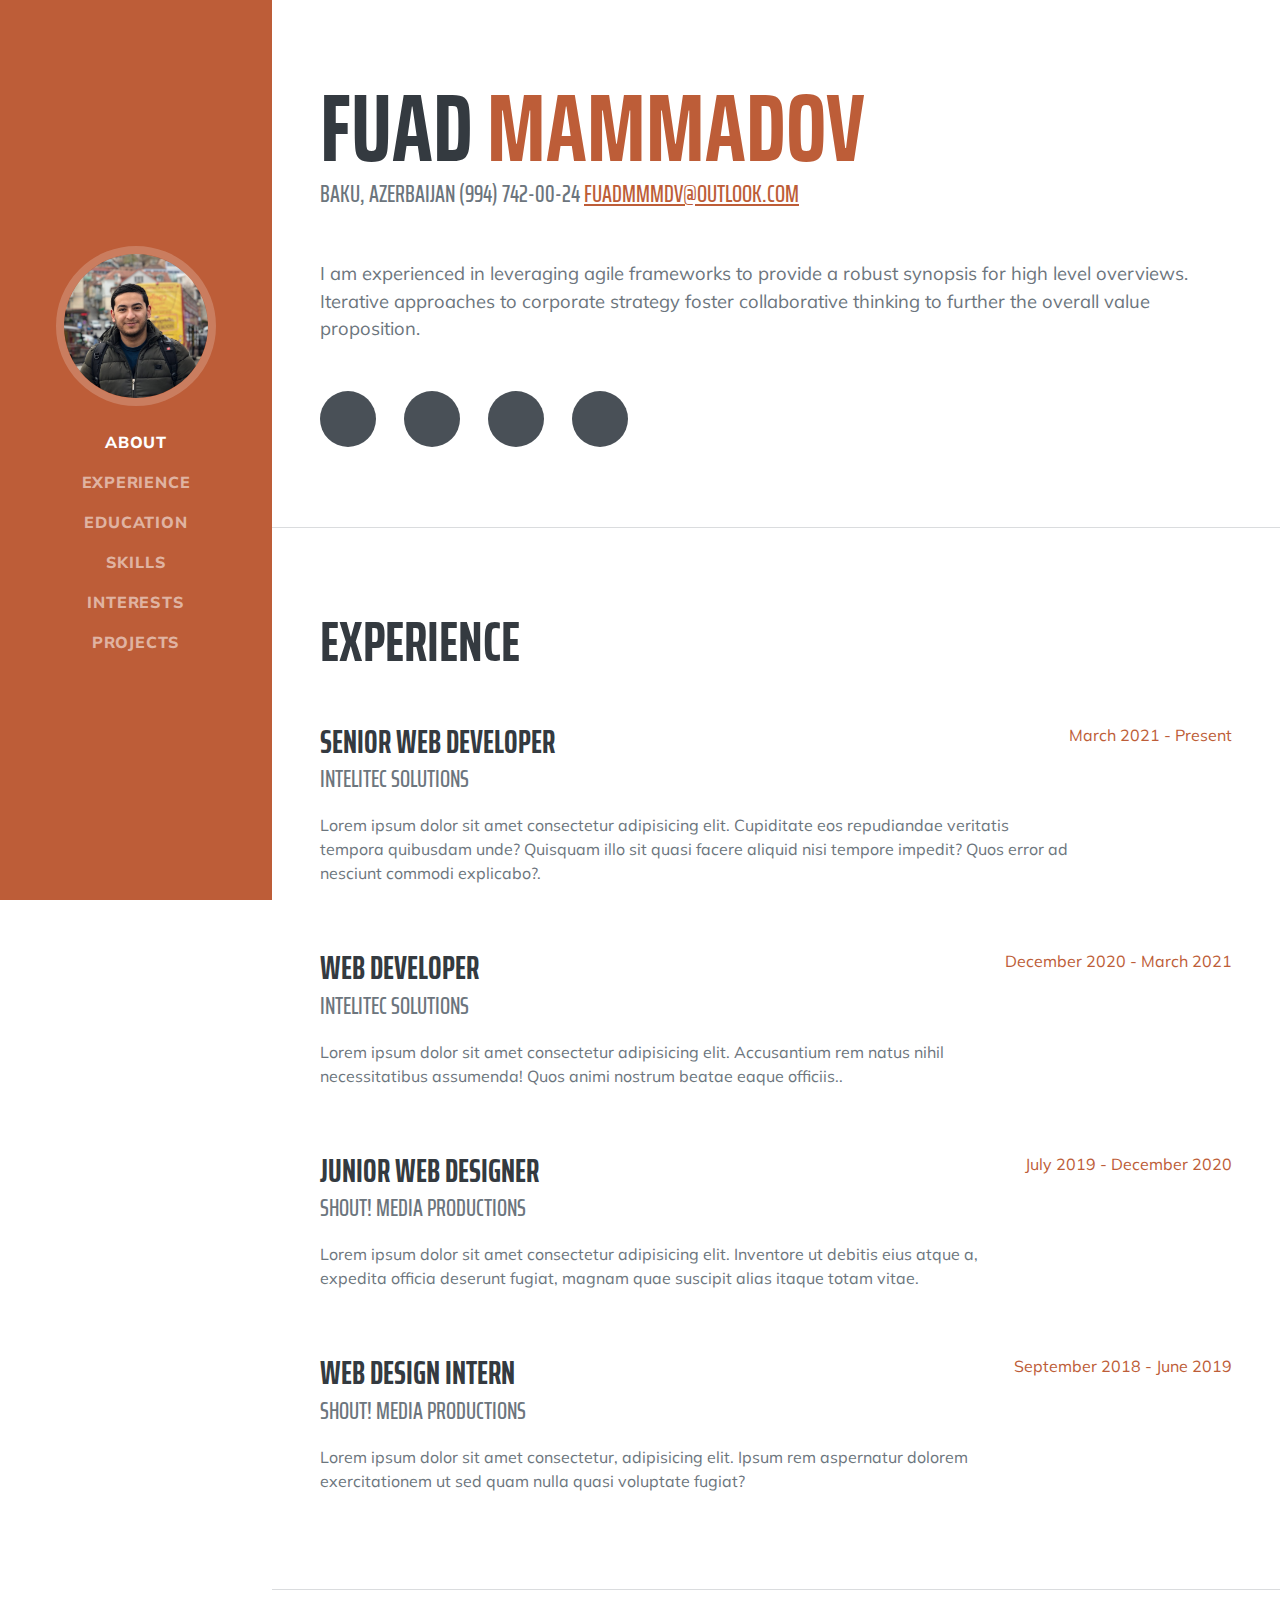
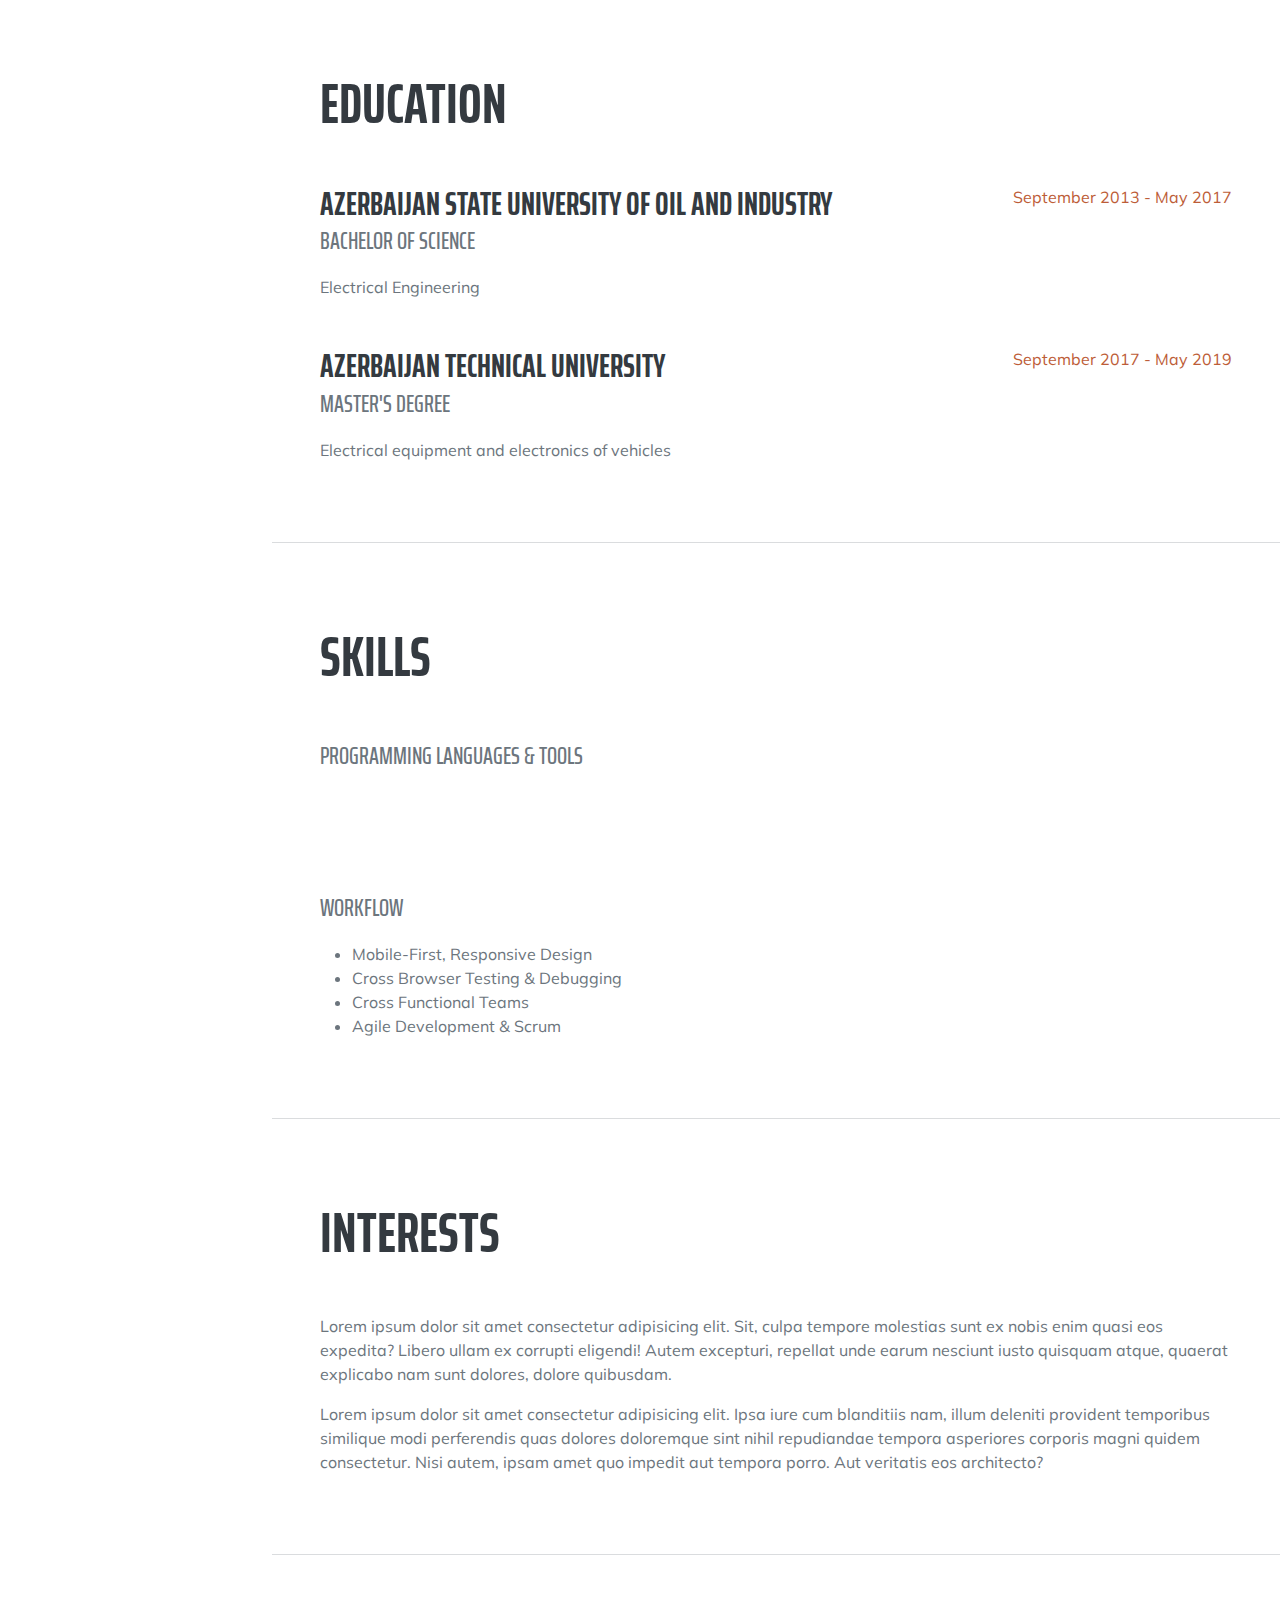
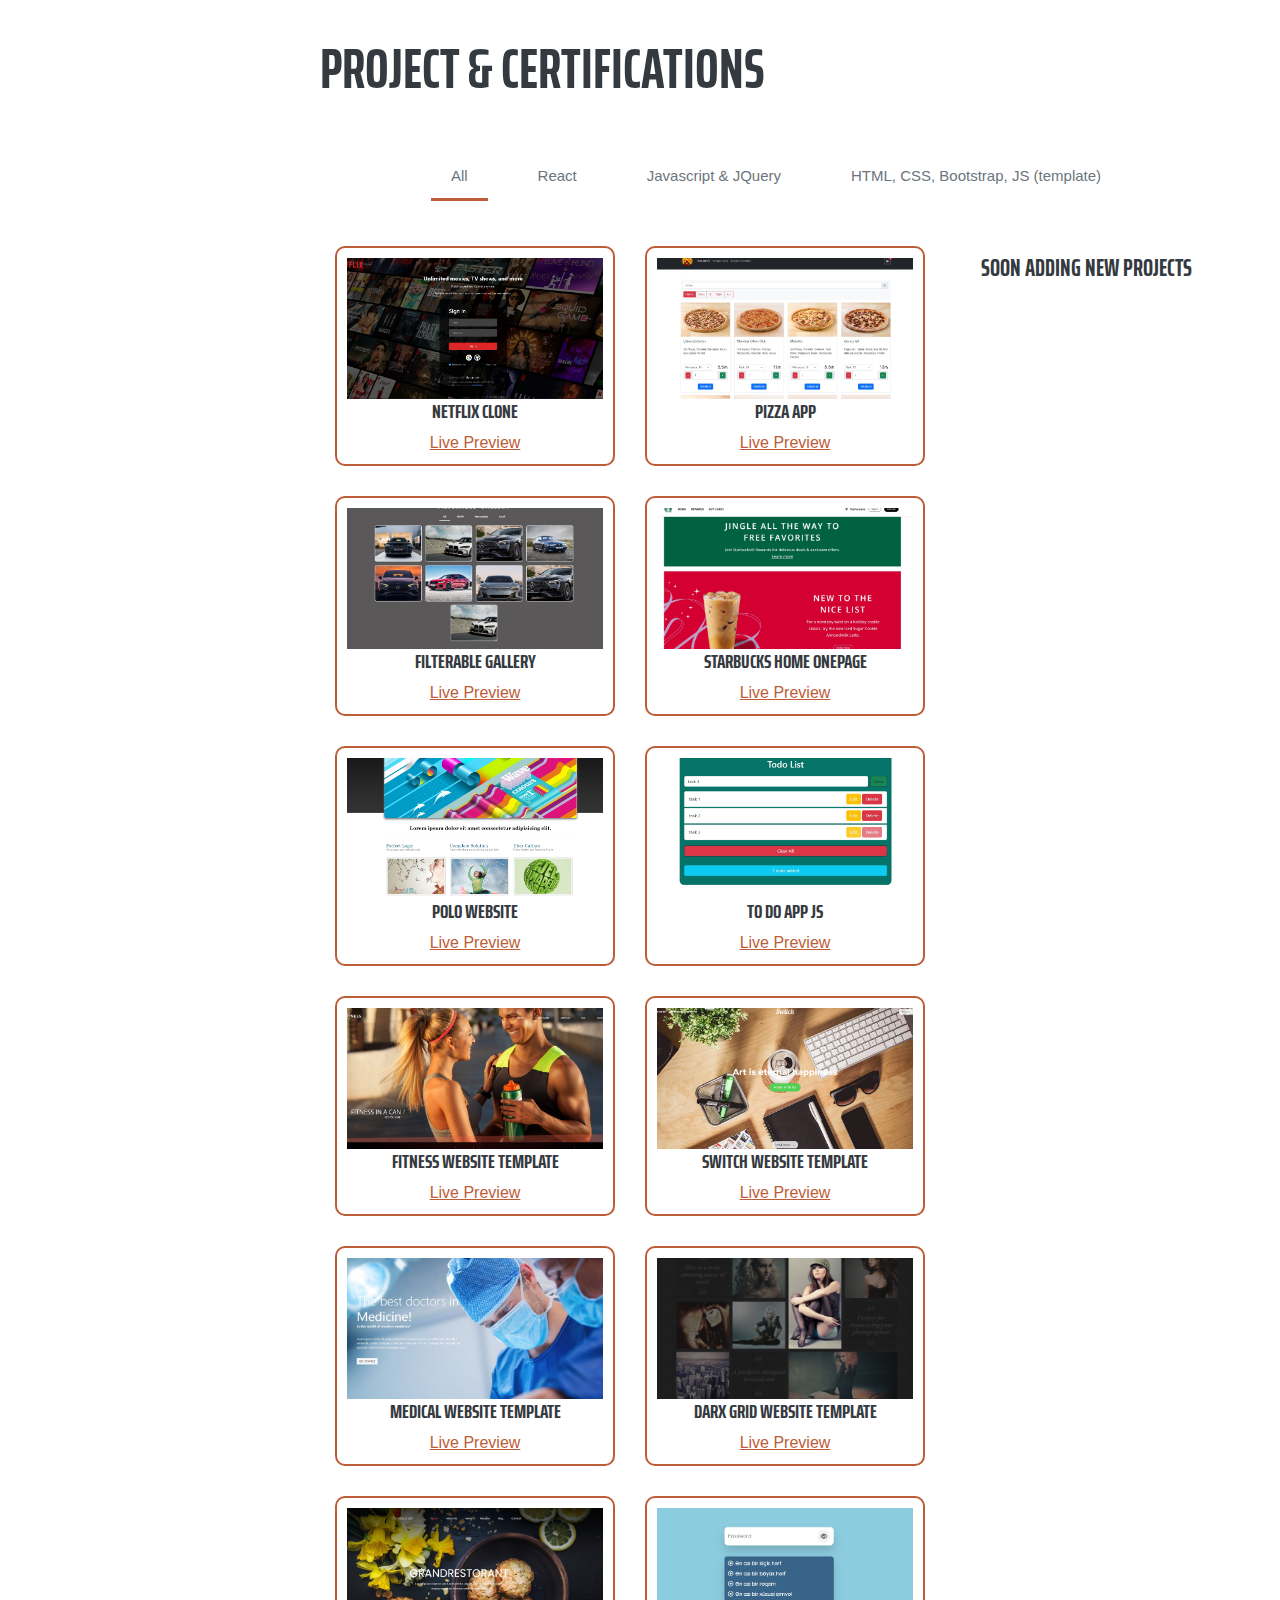
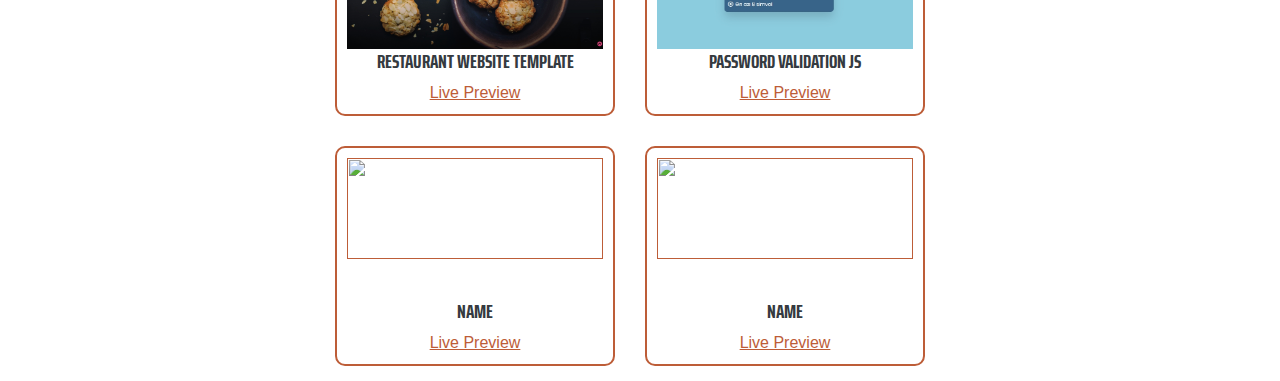
==== commit 93761fc3: "some fixing" ====
--- a/index.html
+++ b/index.html
@@ -12,9 +12,10 @@
         <!-- Google fonts-->
         <link href="https://fonts.googleapis.com/css?family=Saira+Extra+Condensed:500,700" rel="stylesheet" type="text/css" />
         <link href="https://fonts.googleapis.com/css?family=Muli:400,400i,800,800i" rel="stylesheet" type="text/css" />
+        
         <!-- Core theme CSS (includes Bootstrap)-->
         <link href="./assets/css/styles.css" rel="stylesheet" />
-        <link rel="stylesheet" href="./assets/css/projects.css">
+        <link href="./assets/css/style.css" rel="stylesheet" />
     </head>
     <body id="page-top">
         <!-- Navigation-->
@@ -173,6 +174,7 @@
                 </div>
             </section>
             <hr class="m-0" />
+
             <!-- Project-->
             <section class="resume-section" id="projects">
                 <div class="resume-section-content">
@@ -185,6 +187,14 @@
                             <button class="button" data-filter=".html">HTML, CSS, Bootstrap, JS (template)</button>
                         </div>
                         <div class="grid">
+                            <div class="item element-item react " data-category="react">
+                                <img src="./assets/img/react-02.jpg" alt="netflix">
+                                <div class="item-about">
+                                    <h5>Netflix Clone</h5>
+                                    <a target="_blank" href="https://netflix-clone-final-lake.vercel.app/">Live Preview</a>
+                                </div>
+                             </div>
+
                             <div class="item element-item react " data-category="react">
                                 <img src="./assets/img/react-01.jpg" alt="pizza">
                                 <div class="item-about">
--- a/assets/css/style.css
+++ b/assets/css/style.css
@@ -0,0 +1,170 @@
+p.lead {
+    font-size: 1.15rem;
+    font-weight: 400;
+}
+.subheading {
+    font-family: "Saira Extra Condensed", -apple-system, BlinkMacSystemFont, "Segoe UI", Roboto, "Helvetica Neue", Arial, sans-serif, "Apple Color Emoji", "Segoe UI Emoji", "Segoe UI Symbol", "Noto Color Emoji";
+    text-transform: uppercase;
+    font-weight: 500;
+    font-size: 1.5rem;
+}
+#sideNav {
+    padding-left: 1rem;
+    padding-right: 1rem;
+}
+#sideNav .navbar-nav .nav-item .nav-link {
+    font-weight: 800;
+    letter-spacing: 0.05rem;
+    text-transform: uppercase;
+}
+#sideNav .navbar-toggler:focus {
+    outline-color: #d48a6e;
+}
+@media (min-width: 992px) {
+    #sideNav {
+        padding-left: 0;
+        padding-right: 0;
+        text-align: center;
+        position: fixed;
+        top: 0;
+        left: 0;
+        display: flex;
+        flex-direction: column;
+        width: 17rem;
+        height: 100vh;
+    }
+    #sideNav .navbar-brand {
+        display: flex;
+        margin: auto auto 0;
+        padding: 0.5rem;
+    }
+    #sideNav .navbar-brand .img-profile {
+        max-width: 10rem;
+        max-height: 10rem;
+        border: 0.5rem solid rgba(255, 255, 255, 0.2);
+    }
+    #sideNav .navbar-collapse {
+        display: flex;
+        align-items: flex-start;
+        flex-grow: 0;
+        width: 100%;
+        margin-bottom: auto;
+    }
+    #sideNav .navbar-collapse .navbar-nav {
+        flex-direction: column;
+        width: 100%;
+    }
+    #sideNav .navbar-collapse .navbar-nav .nav-item {
+        display: block;
+    }
+    #sideNav .navbar-collapse .navbar-nav .nav-item .nav-link {
+        display: block;
+    }
+}
+
+.social-icons .social-icon {
+    display: inline-flex;
+    align-items: center;
+    justify-content: center;
+    height: 3.5rem;
+    width: 3.5rem;
+    background-color: #495057;
+    color: #fff;
+    border-radius: 100%;
+    font-size: 1.5rem;
+    margin-right: 1.5rem;
+    transition: .5s;
+}
+.social-icons .social-icon:last-child {
+    margin-right: 0;
+}
+.social-icons .social-icon:hover {
+    background-color: #bd5d38;
+}
+.dev-icons {
+    font-size: 3.5rem;
+    transition: .5s;
+}
+.dev-icons li:hover{
+    color: #bd5d38;
+}
+section.resume-section {
+    padding-left: 1rem;
+    padding-right: 1rem;
+    padding-top: 1rem;
+    padding-bottom: 1rem;
+}
+
+@media (min-width: 992px) {
+    section.resume-section {
+        padding-left: 3rem;
+        padding-right: 3rem;
+        padding-top: 5rem;
+        padding-bottom: 5rem;
+    }
+}
+
+/* Projects  */
+.projects {
+    margin: 0 auto;
+    text-align: center;
+    margin: 0;
+    padding: 0;
+    box-sizing: border-box;
+    font-family: "Poppins", sans-serif;
+}
+
+.projects .menu {
+    display: flex;
+    justify-content: center;
+    align-items: center;
+    flex-wrap: wrap;
+    gap: 0 20px;
+    margin-bottom: 25px;
+}
+
+.projects .menu .button {
+    font-size: 15px;
+    font-weight: 500;
+    background-color: transparent;
+    border: none;
+    padding: 10px 20px;
+    margin: 5px;
+    border-bottom: 3px solid transparent;
+    transition: 0.5s;
+    cursor: pointer;
+    color: #6c757d;
+}
+
+.projects .menu .button:hover,
+.projects .menu .button.active {
+    border-bottom: 3px solid #bd5d38;
+}
+
+.element-item {
+    position: relative;
+    float: left;
+    width: 280px;
+    height: 220px;
+    margin: 15px;
+    padding: 10px;
+    border: 2px solid #bd5d38;
+    border-radius: 10px;
+    overflow: hidden;
+}
+
+.element-item>* {
+    margin: 0;
+    padding: 0;
+}
+
+.projects .item img {
+    width: 100%;
+    height: 72%;
+    object-fit: cover;
+    transition: .5s;
+}
+
+.projects .item:hover img {
+    transform: scale(0.8);
+}